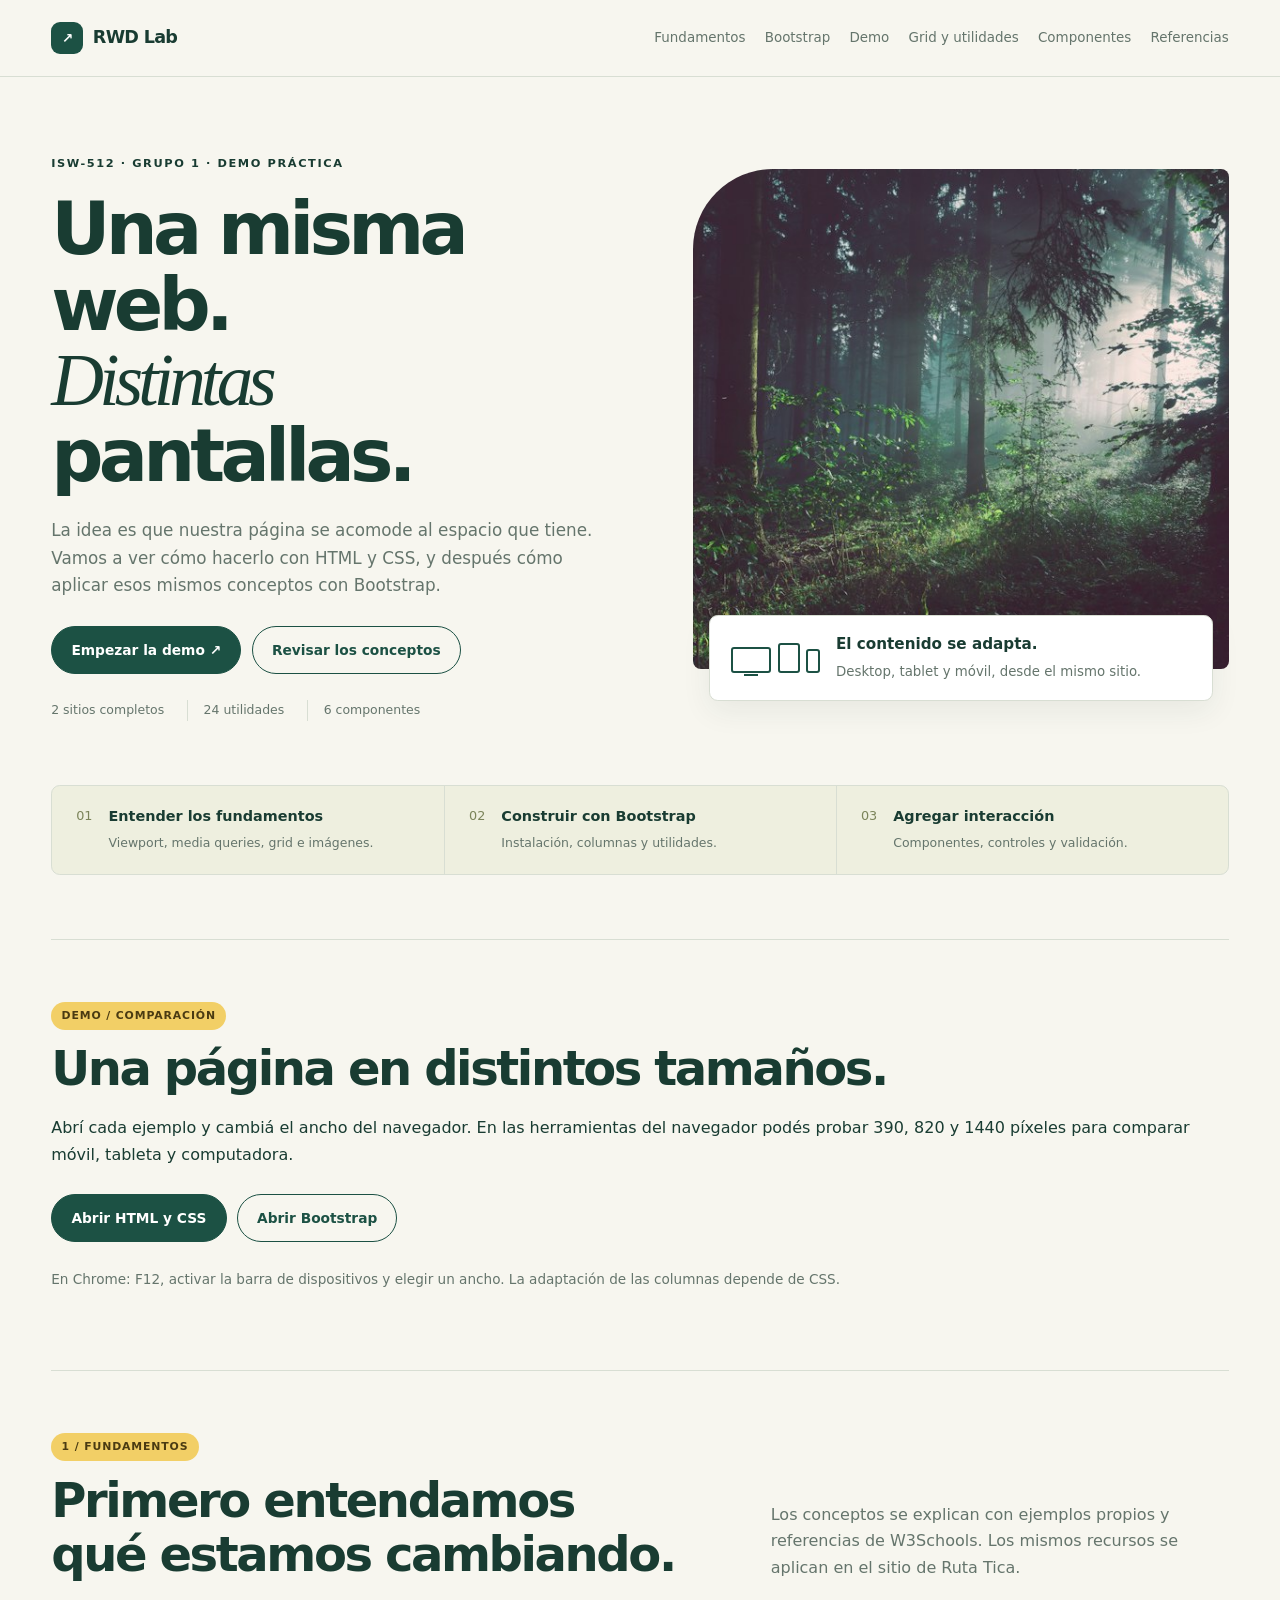
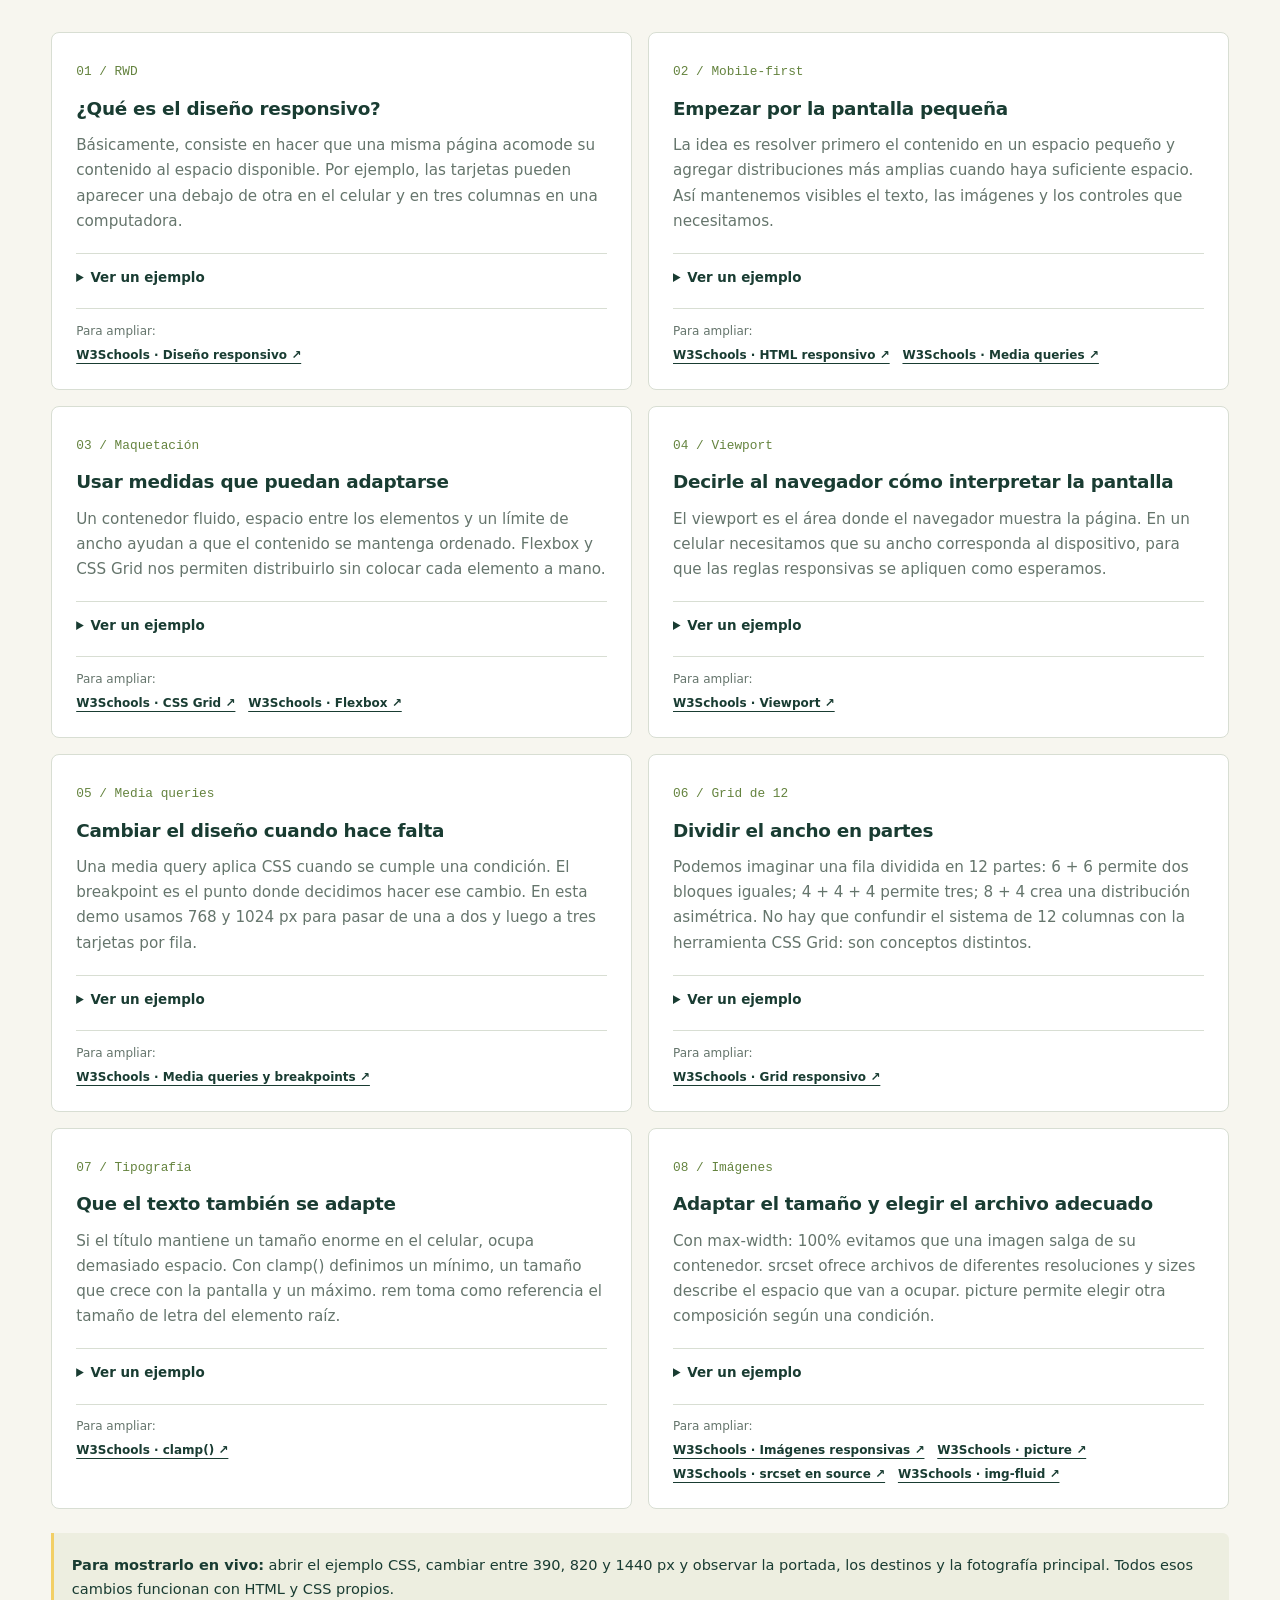
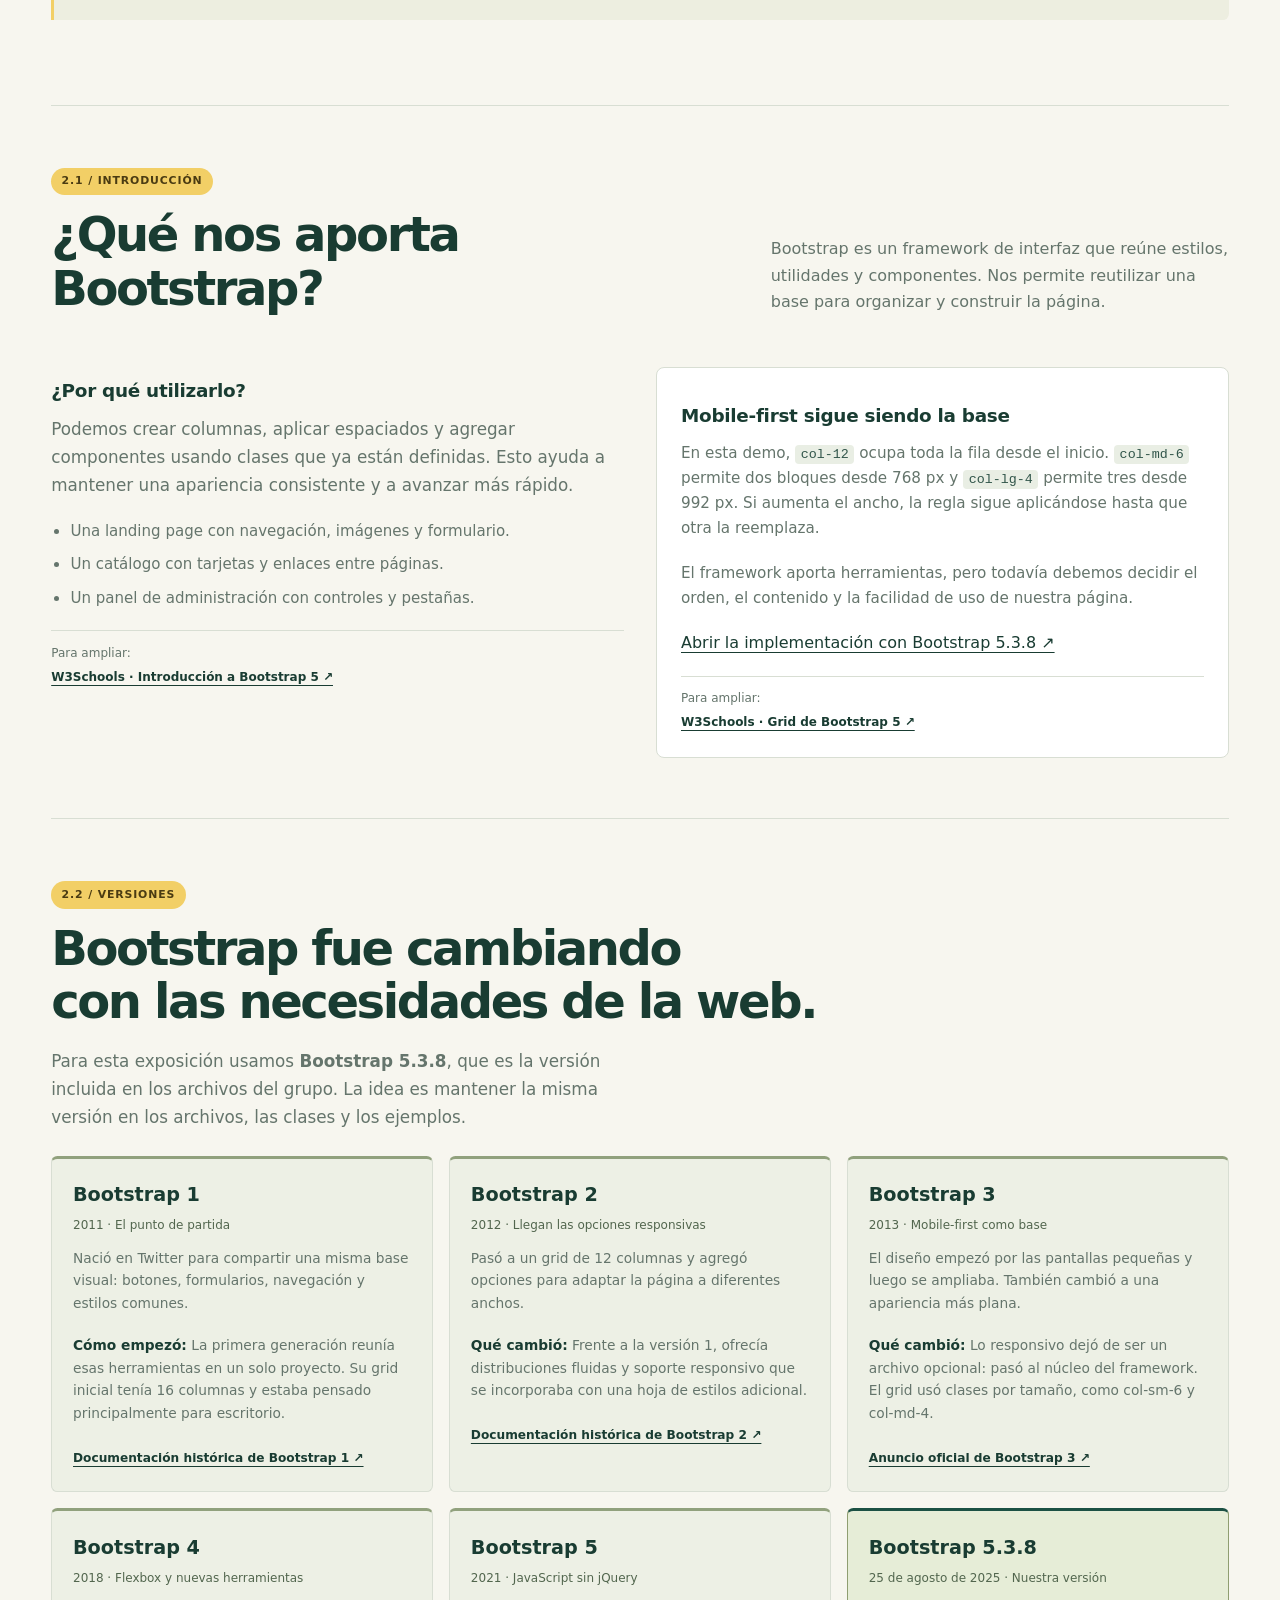
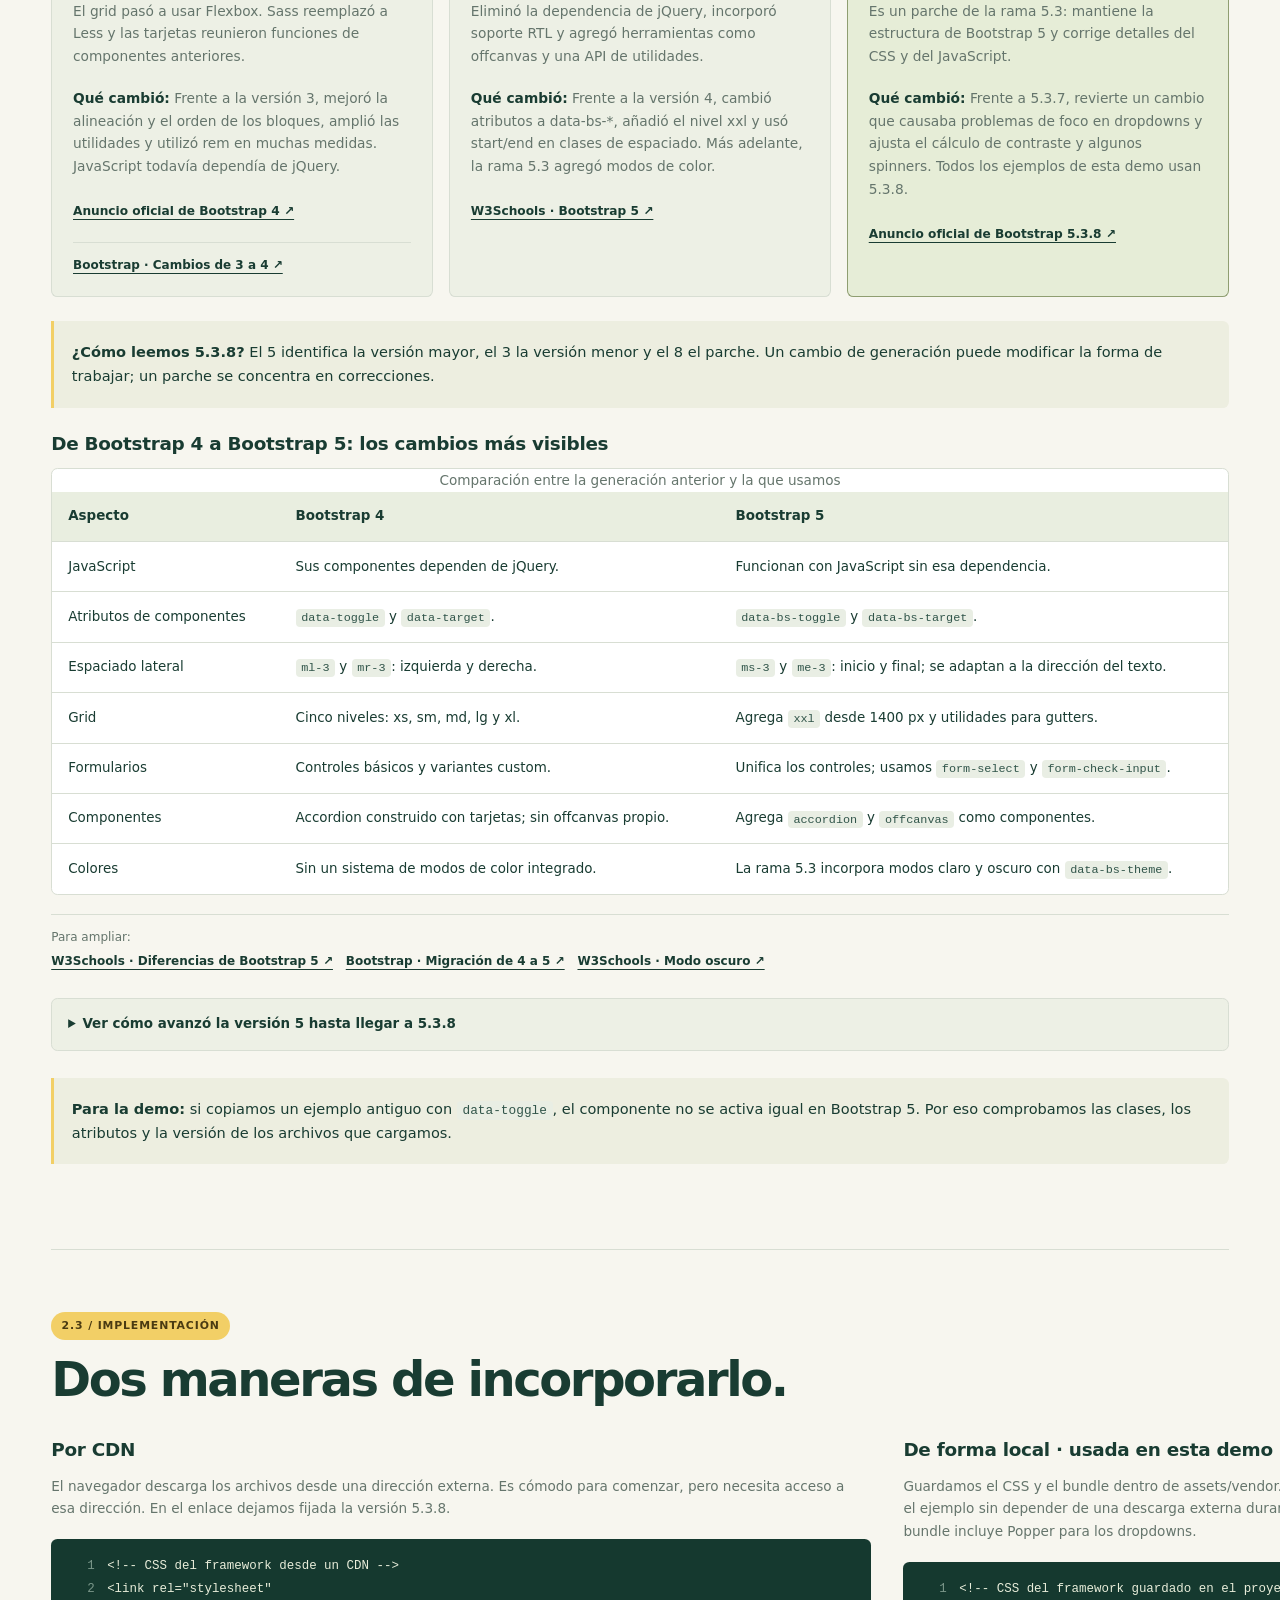
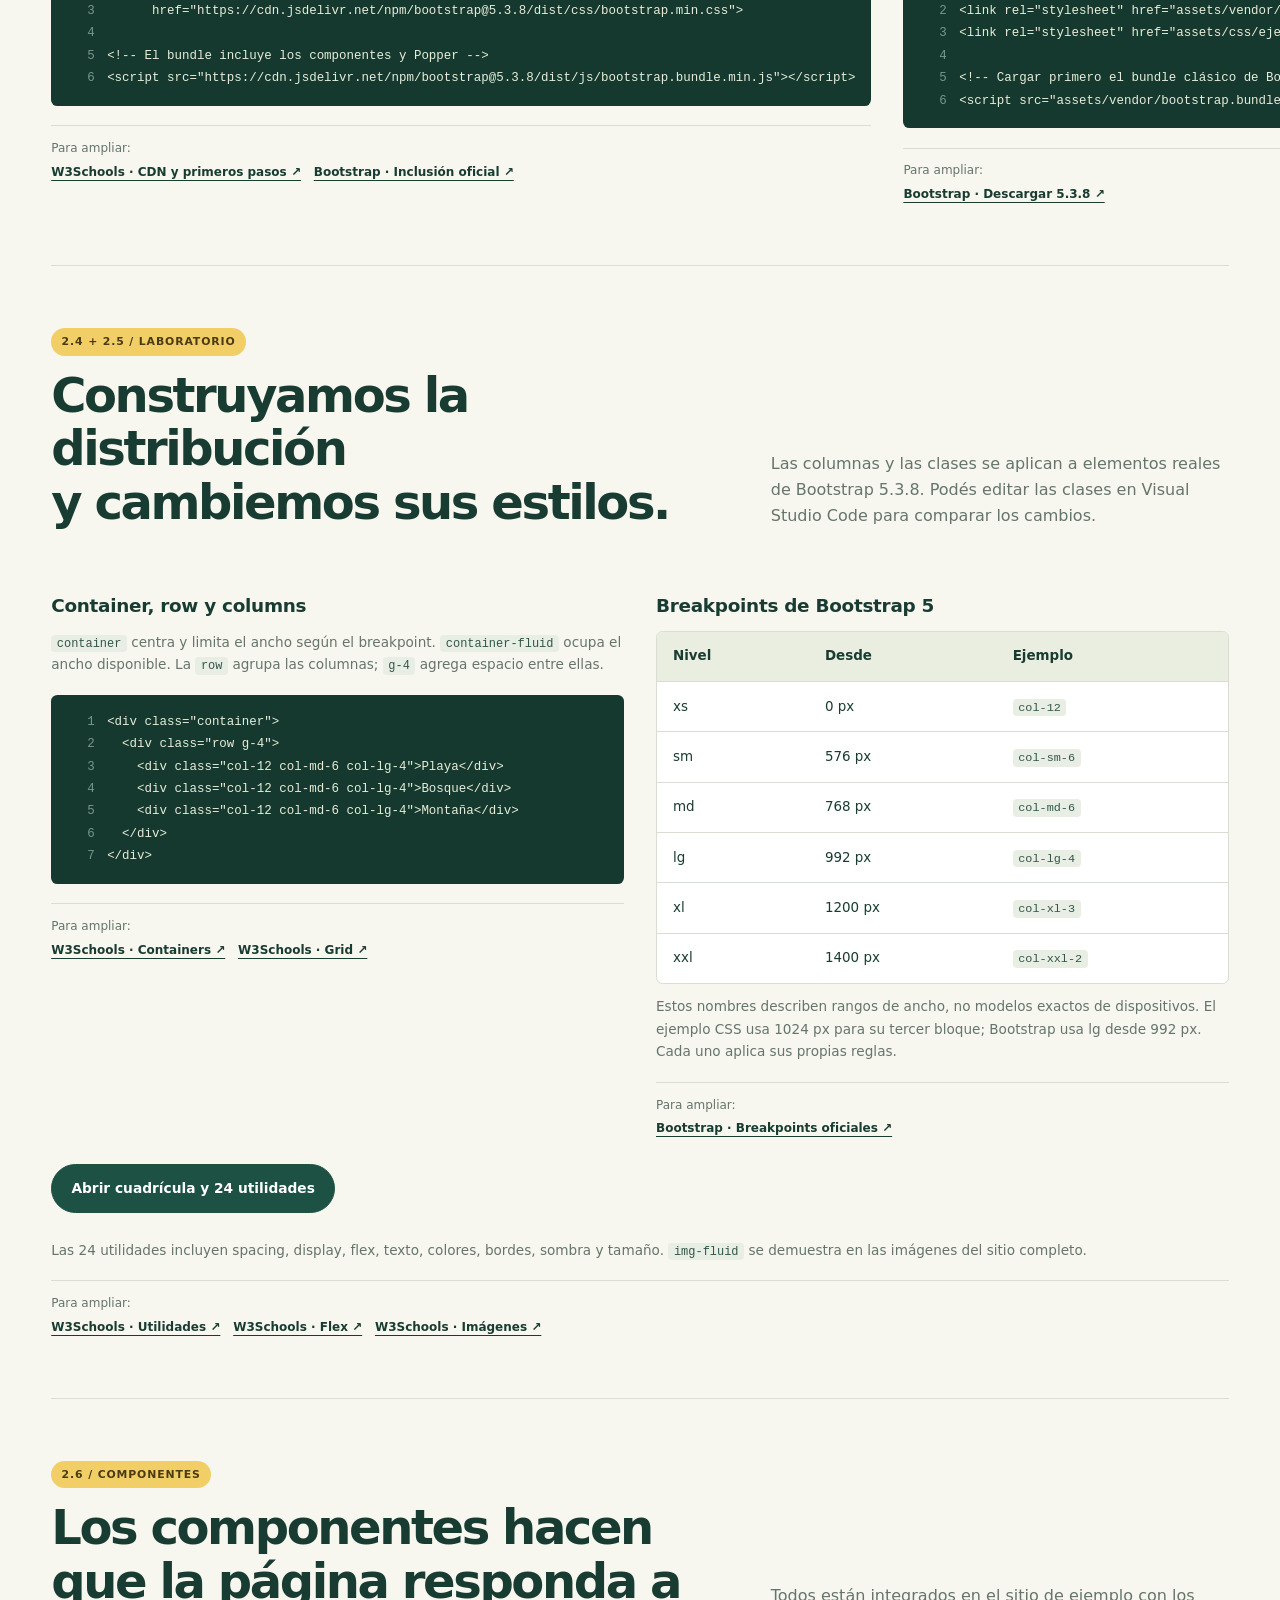
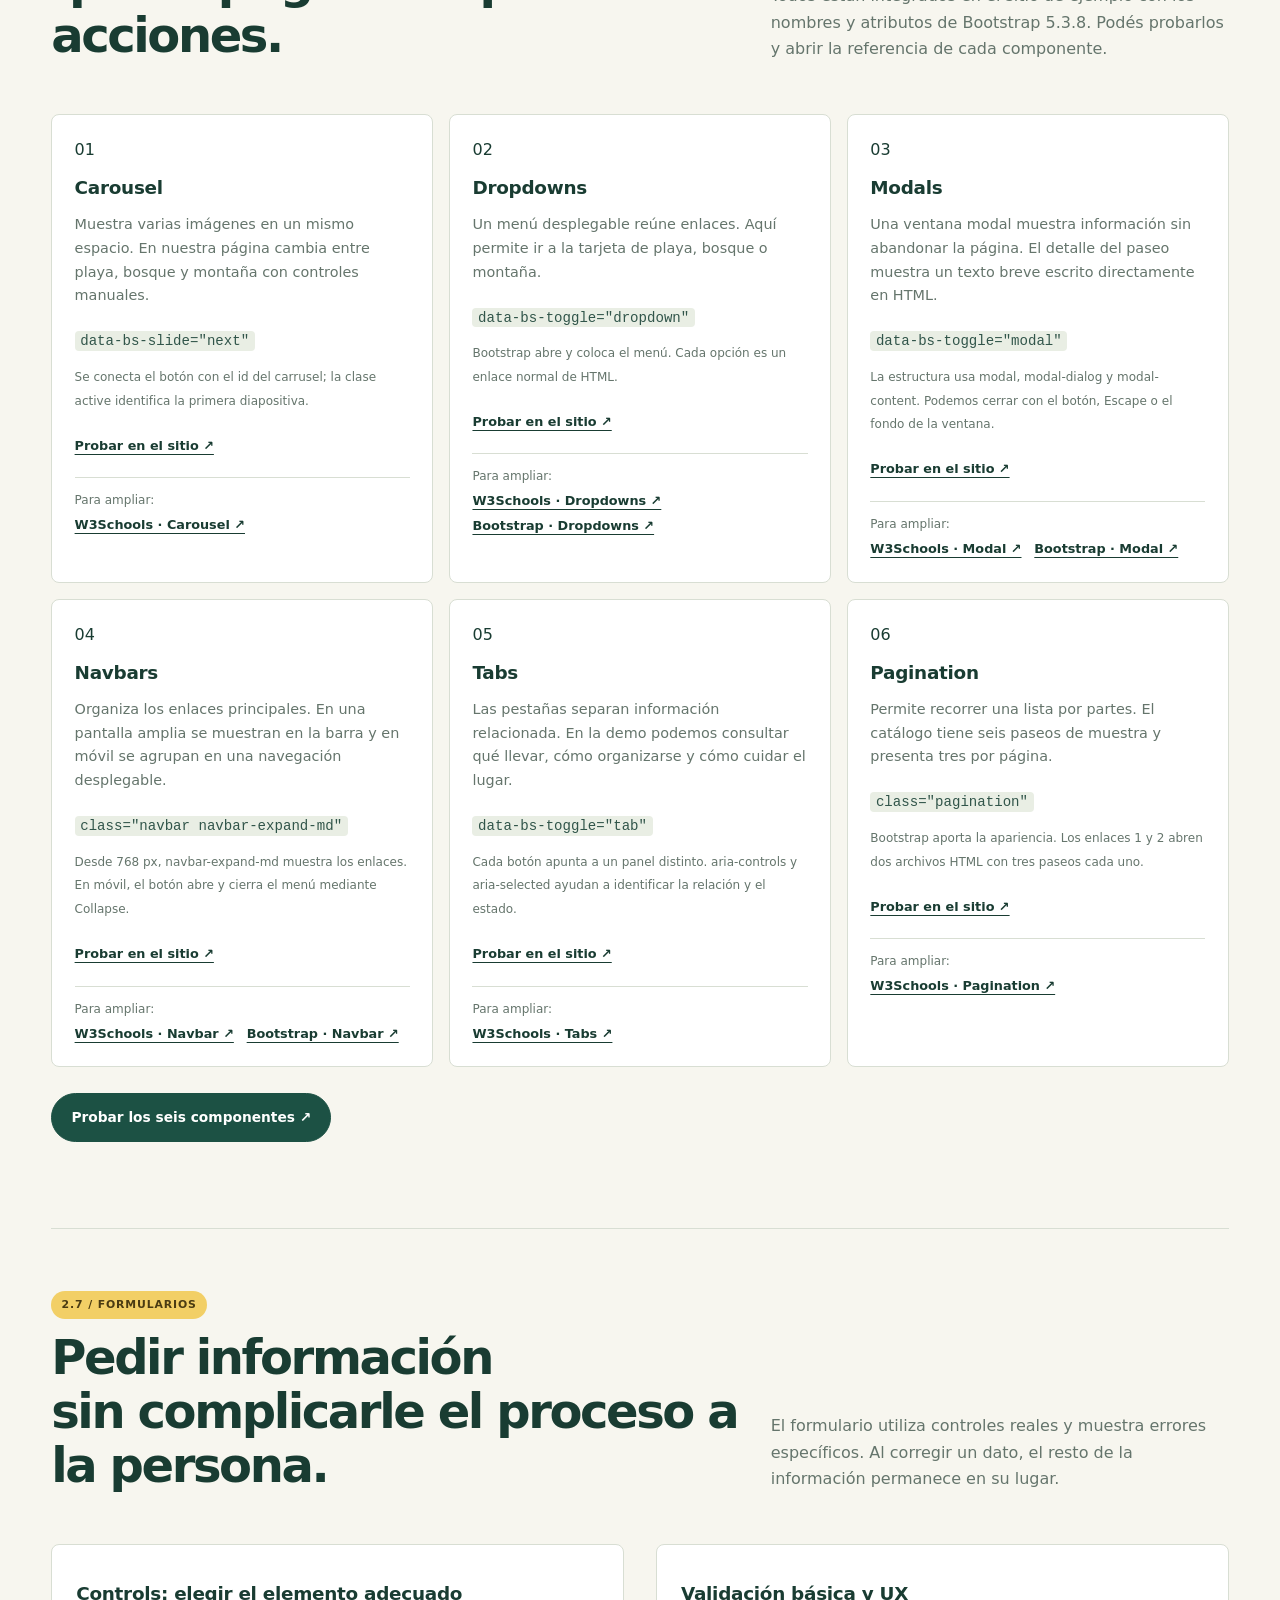
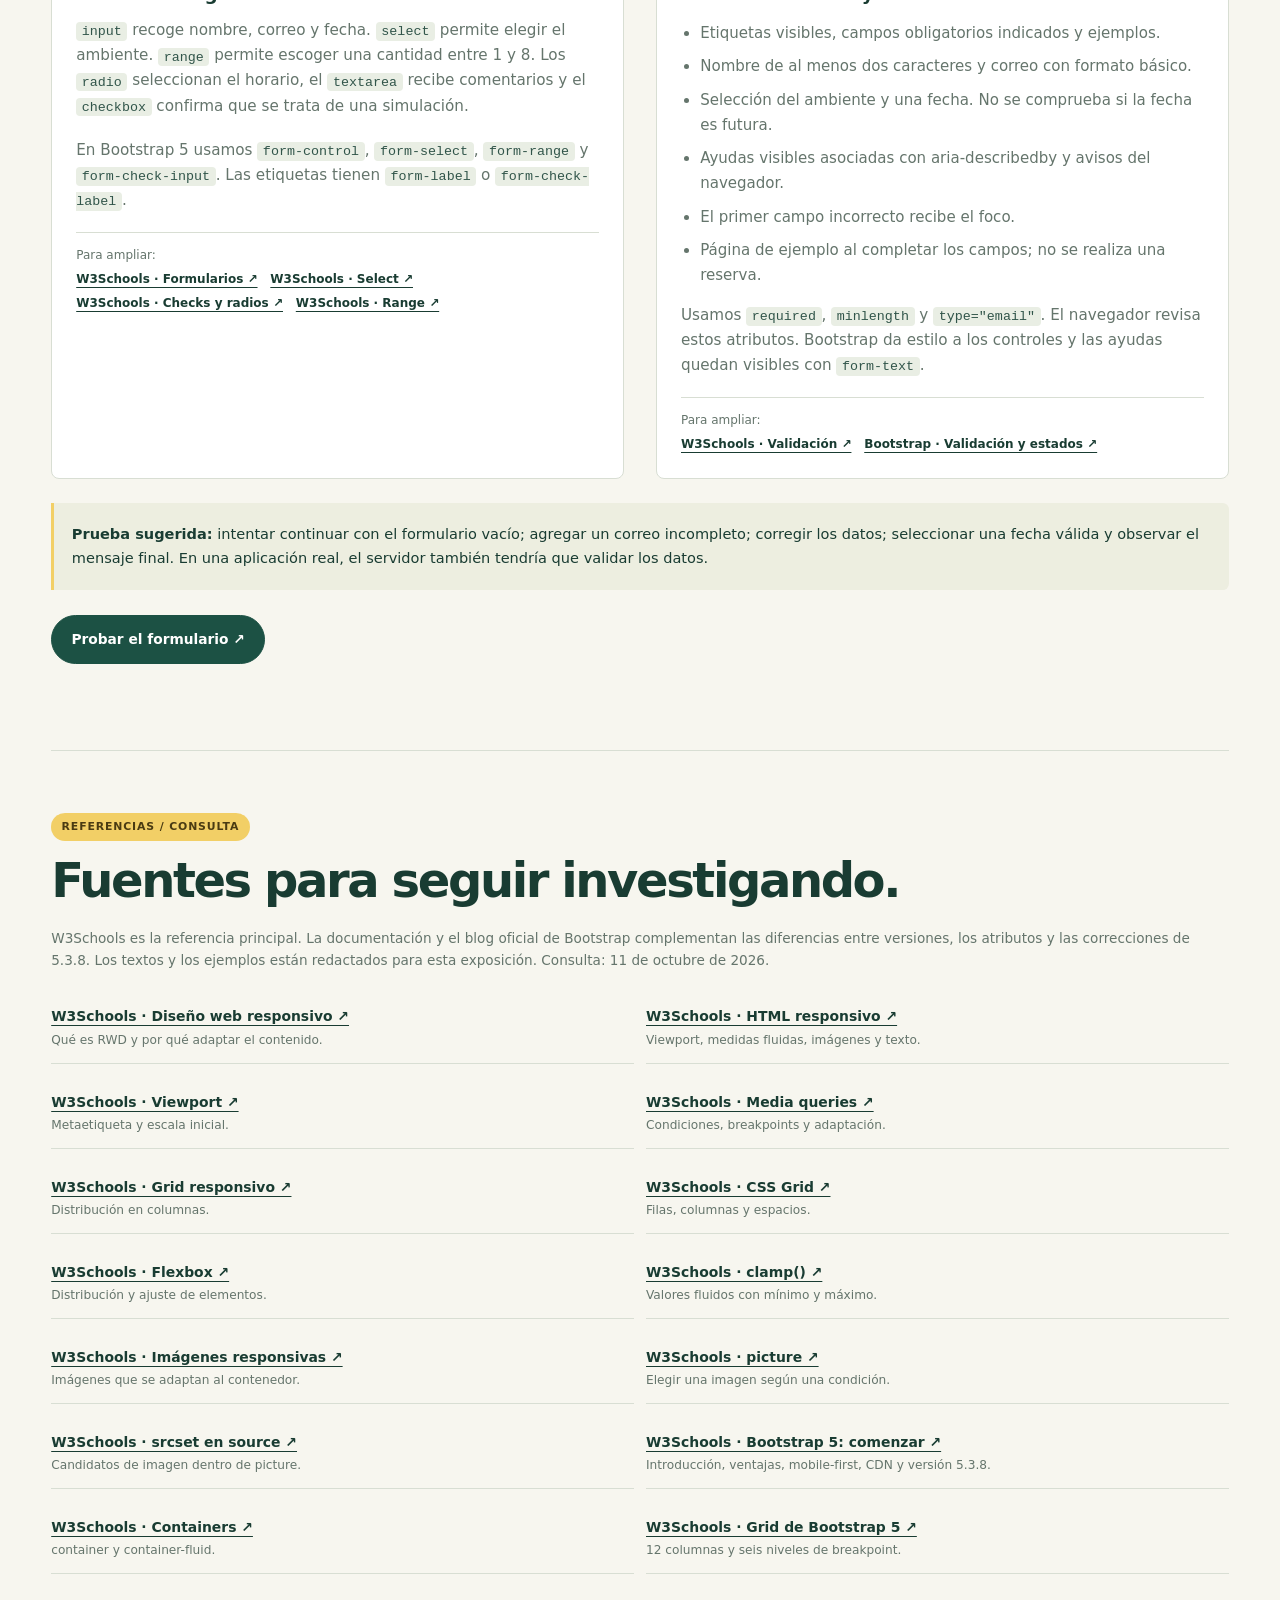
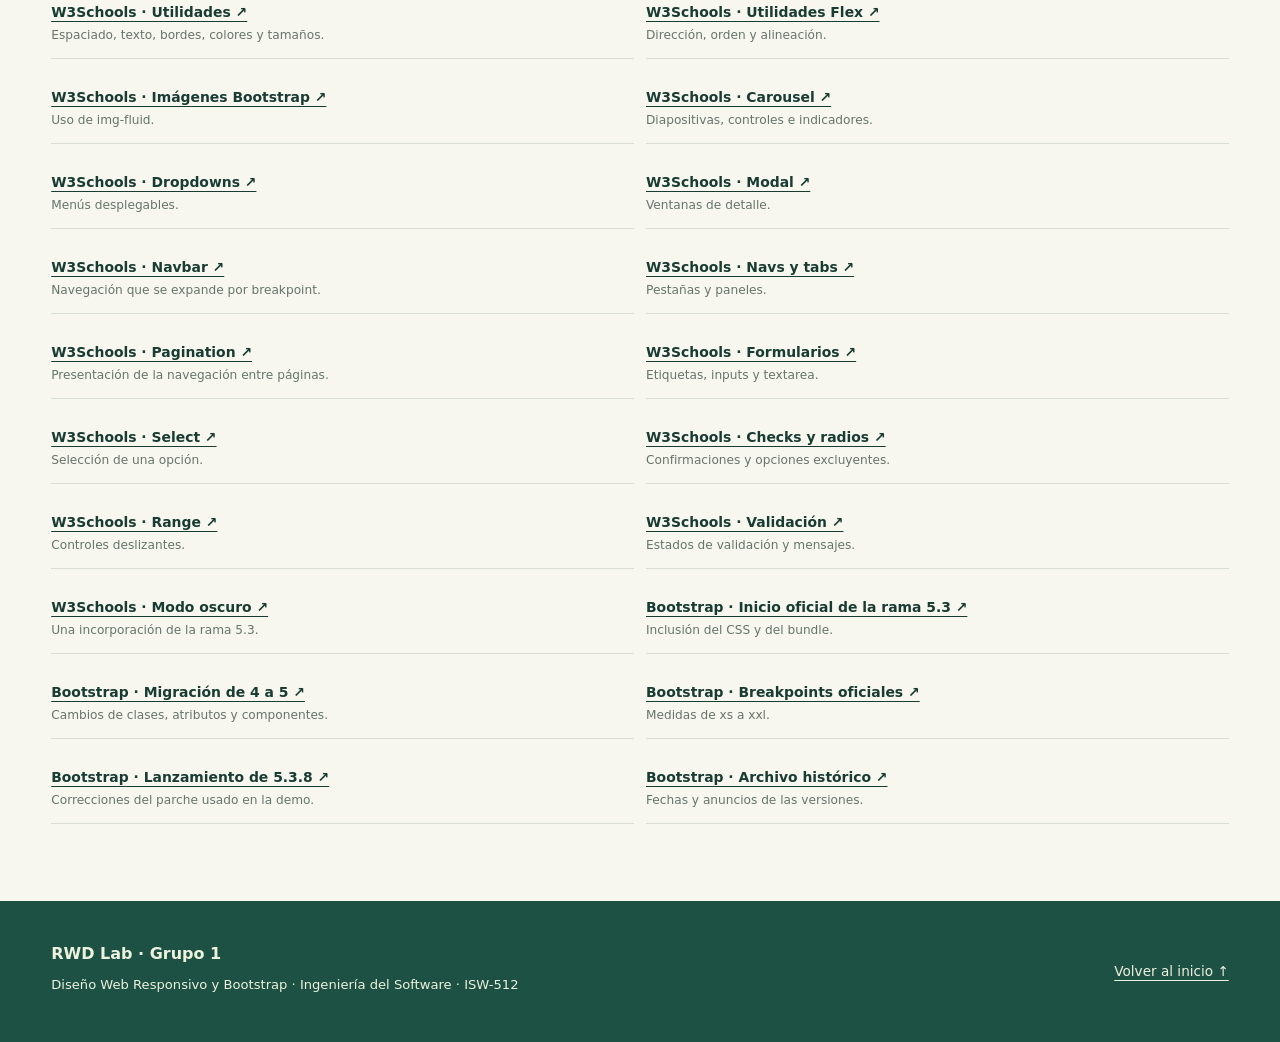
==== index.html @ 58e64b47 "Retirar estructura del proyecto e instrucciones de apertura de la pagina" ====
<!doctype html>
<html lang="es"><head><meta charset="UTF-8"><meta name="viewport" content="width=device-width,initial-scale=1"><meta name="description" content="Demo del grupo 1 de ISW-512: diseño web responsivo, Bootstrap 5.3.8, ejemplos funcionales y referencias de W3Schools."><title>RWD Lab · Diseño Web Responsivo y Bootstrap</title><link rel="stylesheet" href="assets/css/principal.css"></head><body>
<a class="salto" href="#contenido">Saltar al contenido</a>
<header class="cabecera"><nav class="nav contenedor" aria-label="Navegación del laboratorio"><a class="marca" href="#contenido"><span class="marca-icono">↗</span> RWD Lab</a><div class="nav-enlaces"><a href="#fundamentos">Fundamentos</a><a href="#bootstrap">Bootstrap</a><a href="#laboratorio">Demo</a><a href="#layout">Grid y utilidades</a><a href="#componentes">Componentes</a><a href="#referencias">Referencias</a></div></nav></header>
<main id="contenido" class="contenedor">
<section class="portada"><div><span class="etiqueta">ISW-512 · Grupo 1 · Demo práctica</span><h1>Una misma web.<br><em>Distintas</em><br>pantallas.</h1><p class="lead">La idea es que nuestra página se acomode al espacio que tiene. Vamos a ver cómo hacerlo con HTML y CSS, y después cómo aplicar esos mismos conceptos con Bootstrap.</p><div class="acciones"><a class="boton" href="#laboratorio">Empezar la demo ↗</a><a class="boton boton-claro" href="#fundamentos">Revisar los conceptos</a></div><div class="datos-portada"><span>2 sitios completos</span><span>24 utilidades</span><span>6 componentes</span></div></div><div class="portada-foto"><img src="assets/img/bosque-800.jpg" width="800" height="533" alt="Árboles de un bosque usados como fotografía de muestra"><div class="ficha-flotante"><div class="pantallas" aria-hidden="true"><i class="pantalla"></i><i class="pantalla tablet"></i><i class="pantalla movil"></i></div><div><strong>El contenido se adapta.</strong><small>Desktop, tablet y móvil, desde el mismo sitio.</small></div></div></div></section>
<nav class="ruta" aria-label="Ruta de la demostración"><a href="#fundamentos"><span>01</span><div><strong>Entender los fundamentos</strong><small>Viewport, media queries, grid e imágenes.</small></div></a><a href="#layout"><span>02</span><div><strong>Construir con Bootstrap</strong><small>Instalación, columnas y utilidades.</small></div></a><a href="#componentes"><span>03</span><div><strong>Agregar interacción</strong><small>Componentes, controles y validación.</small></div></a></nav>
<section class="seccion" id="laboratorio">
  <span class="numero">DEMO / COMPARACIÓN</span>
  <h2>Una página en distintos tamaños.</h2>
  <p>Abrí cada ejemplo y cambiá el ancho del navegador. En las herramientas del navegador podés probar 390, 820 y 1440 píxeles para comparar móvil, tableta y computadora.</p>
  <div class="acciones">
    <a class="boton" href="ejemplo-css.html" target="_blank" rel="noopener">Abrir HTML y CSS</a>
    <a class="boton boton-claro" href="ejemplo-bootstrap.html" target="_blank" rel="noopener">Abrir Bootstrap</a>
  </div>
  <p class="nota">En Chrome: F12, activar la barra de dispositivos y elegir un ancho. La adaptación de las columnas depende de CSS.</p>
</section>
<section class="seccion" id="fundamentos"><div class="titulo-seccion"><div><span class="numero">1 / FUNDAMENTOS</span><h2>Primero entendamos<br>qué estamos cambiando.</h2></div><p>Los conceptos se explican con ejemplos propios y referencias de W3Schools. Los mismos recursos se aplican en el sitio de Ruta Tica.</p></div><div class="conceptos"><article class="concepto"><span class="codigo-mini">01 / RWD</span><h3>¿Qué es el diseño responsivo?</h3><p>Básicamente, consiste en hacer que una misma página acomode su contenido al espacio disponible. Por ejemplo, las tarjetas pueden aparecer una debajo de otra en el celular y en tres columnas en una computadora.</p><details><summary>Ver un ejemplo</summary><pre><code><span class="linea">.destinos {</span><span class="linea">  display: grid;</span><span class="linea">  grid-template-columns: repeat(12, minmax(0, 1fr));</span><span class="linea">}</span><span class="linea">.destino { grid-column: span 12; }</span></code></pre><p>Esta es la base para móvil: cada tarjeta ocupa las 12 columnas. Más adelante, las media queries cambian cuánto ocupa. En el ejemplo podemos verlo funcionando, no solamente en una imagen.</p></details><div class="referencia-tema"><span>Para ampliar:</span> <a href="https://www.w3schools.com/css/css_rwd_intro.asp" target="_blank" rel="noopener">W3Schools · Diseño responsivo ↗</a></div></article><article class="concepto"><span class="codigo-mini">02 / Mobile-first</span><h3>Empezar por la pantalla pequeña</h3><p>La idea es resolver primero el contenido en un espacio pequeño y agregar distribuciones más amplias cuando haya suficiente espacio. Así mantenemos visibles el texto, las imágenes y los controles que necesitamos.</p><details><summary>Ver un ejemplo</summary><pre><code><span class="linea">.portada { grid-template-columns: 1fr; }</span><span class="linea"></span><span class="linea">@media (min-width: 768px) {</span><span class="linea">  .portada { grid-template-columns: 1fr 1fr; }</span><span class="linea">}</span></code></pre><p>La regla inicial crea una columna. Desde 768 px se agregan dos. En lugar de identificar el modelo del celular, trabajamos con el ancho que tiene la página.</p></details><div class="referencia-tema"><span>Para ampliar:</span> <a href="https://www.w3schools.com/html/html_responsive.asp" target="_blank" rel="noopener">W3Schools · HTML responsivo ↗</a><a href="https://www.w3schools.com/css/css_rwd_mediaqueries.asp" target="_blank" rel="noopener">W3Schools · Media queries ↗</a></div></article><article class="concepto"><span class="codigo-mini">03 / Maquetación</span><h3>Usar medidas que puedan adaptarse</h3><p>Un contenedor fluido, espacio entre los elementos y un límite de ancho ayudan a que el contenido se mantenga ordenado. Flexbox y CSS Grid nos permiten distribuirlo sin colocar cada elemento a mano.</p><details><summary>Ver un ejemplo</summary><pre><code><span class="linea">* { box-sizing: border-box; }</span><span class="linea">.contenedor {</span><span class="linea">  width: min(1120px, 92%);</span><span class="linea">  margin-inline: auto;</span><span class="linea">}</span><span class="linea">.navegacion { display: flex; flex-wrap: wrap; }</span></code></pre><p>El 92% deja espacio a los lados; 1120 px limita el ancho en pantallas grandes. border-box incluye padding y borde dentro del tamaño. flex-wrap permite que los enlaces pasen a otra línea.</p></details><div class="referencia-tema"><span>Para ampliar:</span> <a href="https://www.w3schools.com/css/css_grid.asp" target="_blank" rel="noopener">W3Schools · CSS Grid ↗</a><a href="https://www.w3schools.com/css/css3_flexbox.asp" target="_blank" rel="noopener">W3Schools · Flexbox ↗</a></div></article><article class="concepto"><span class="codigo-mini">04 / Viewport</span><h3>Decirle al navegador cómo interpretar la pantalla</h3><p>El viewport es el área donde el navegador muestra la página. En un celular necesitamos que su ancho corresponda al dispositivo, para que las reglas responsivas se apliquen como esperamos.</p><details><summary>Ver un ejemplo</summary><pre><code><span class="linea">&lt;meta name=&quot;viewport&quot;</span><span class="linea">      content=&quot;width=device-width, initial-scale=1&quot;&gt;</span></code></pre><p>width=device-width ajusta el viewport al ancho del dispositivo. initial-scale=1 establece la escala inicial. Lo colocamos dentro de head y dejamos que la persona pueda utilizar el zoom.</p></details><div class="referencia-tema"><span>Para ampliar:</span> <a href="https://www.w3schools.com/css/css_rwd_viewport.asp" target="_blank" rel="noopener">W3Schools · Viewport ↗</a></div></article><article class="concepto"><span class="codigo-mini">05 / Media queries</span><h3>Cambiar el diseño cuando hace falta</h3><p>Una media query aplica CSS cuando se cumple una condición. El breakpoint es el punto donde decidimos hacer ese cambio. En esta demo usamos 768 y 1024 px para pasar de una a dos y luego a tres tarjetas por fila.</p><details><summary>Ver un ejemplo</summary><pre><code><span class="linea">@media (min-width: 768px) {</span><span class="linea">  .destino { grid-column: span 6; }</span><span class="linea">}</span><span class="linea">@media (min-width: 1024px) {</span><span class="linea">  .destino { grid-column: span 4; }</span><span class="linea">}</span></code></pre><p>Las dos condiciones pueden cumplirse al mismo tiempo. En pantallas de 1024 px o más, la regla posterior de span 4 reemplaza span 6. Los breakpoints se eligen según lo que necesita el contenido.</p></details><div class="referencia-tema"><span>Para ampliar:</span> <a href="https://www.w3schools.com/css/css_rwd_mediaqueries.asp" target="_blank" rel="noopener">W3Schools · Media queries y breakpoints ↗</a></div></article><article class="concepto"><span class="codigo-mini">06 / Grid de 12</span><h3>Dividir el ancho en partes</h3><p>Podemos imaginar una fila dividida en 12 partes: 6 + 6 permite dos bloques iguales; 4 + 4 + 4 permite tres; 8 + 4 crea una distribución asimétrica. No hay que confundir el sistema de 12 columnas con la herramienta CSS Grid: son conceptos distintos.</p><details><summary>Ver un ejemplo</summary><pre><code><span class="linea">.destinos {</span><span class="linea">  display: grid;</span><span class="linea">  grid-template-columns: repeat(12, minmax(0, 1fr));</span><span class="linea">  gap: 1.5rem;</span><span class="linea">}</span><span class="linea">.destino { grid-column: span 4; }</span></code></pre><p>En el ejemplo CSS construimos ese sistema con CSS Grid. Bootstrap implementa su grid tradicional con Flexbox. En ambos casos, la distribución se puede expresar como partes de una fila.</p></details><div class="referencia-tema"><span>Para ampliar:</span> <a href="https://www.w3schools.com/css/css_rwd_grid.asp" target="_blank" rel="noopener">W3Schools · Grid responsivo ↗</a></div></article><article class="concepto"><span class="codigo-mini">07 / Tipografía</span><h3>Que el texto también se adapte</h3><p>Si el título mantiene un tamaño enorme en el celular, ocupa demasiado espacio. Con clamp() definimos un mínimo, un tamaño que crece con la pantalla y un máximo. rem toma como referencia el tamaño de letra del elemento raíz.</p><details><summary>Ver un ejemplo</summary><pre><code><span class="linea">h1 {</span><span class="linea">  font-size: clamp(2.4rem, 1.2rem + 5vw, 5rem);</span><span class="linea">  line-height: 1.04;</span><span class="linea">}</span><span class="linea">p { max-width: 65ch; }</span></code></pre><p>El título cambia de manera gradual, incluso entre los breakpoints. El máximo en ch ayuda a que un párrafo no forme líneas demasiado largas.</p></details><div class="referencia-tema"><span>Para ampliar:</span> <a href="https://www.w3schools.com/cssref/func_clamp.php" target="_blank" rel="noopener">W3Schools · clamp() ↗</a></div></article><article class="concepto"><span class="codigo-mini">08 / Imágenes</span><h3>Adaptar el tamaño y elegir el archivo adecuado</h3><p>Con max-width: 100% evitamos que una imagen salga de su contenedor. srcset ofrece archivos de diferentes resoluciones y sizes describe el espacio que van a ocupar. picture permite elegir otra composición según una condición.</p><details><summary>Ver un ejemplo</summary><pre><code><span class="linea">&lt;picture&gt;</span><span class="linea">  &lt;source media=&quot;(max-width: 767px)&quot;</span><span class="linea">          srcset=&quot;assets/img/bosque-800.jpg&quot;&gt;</span><span class="linea">  &lt;img src=&quot;assets/img/playa-1400.jpg&quot;</span><span class="linea">       srcset=&quot;assets/img/playa-400.jpg 400w,</span><span class="linea">               assets/img/playa-800.jpg 800w,</span><span class="linea">               assets/img/playa-1400.jpg 1400w&quot;</span><span class="linea">       sizes=&quot;(min-width: 768px) 44vw, 92vw&quot;</span><span class="linea">       alt=&quot;Olas del mar vistas desde una costa&quot;&gt;</span><span class="linea">&lt;/picture&gt;</span></code></pre><p>En móvil, picture prioriza el bosque; en una pantalla más ancha, aparece la costa. Con srcset el navegador elige el archivo considerando el espacio y la densidad de píxeles. Bootstrap aporta img-fluid para adaptar la imagen al contenedor.</p></details><div class="referencia-tema"><span>Para ampliar:</span> <a href="https://www.w3schools.com/css/css_rwd_images.asp" target="_blank" rel="noopener">W3Schools · Imágenes responsivas ↗</a><a href="https://www.w3schools.com/tags/tag_picture.asp" target="_blank" rel="noopener">W3Schools · picture ↗</a><a href="https://www.w3schools.com/tags/att_source_srcset.asp" target="_blank" rel="noopener">W3Schools · srcset en source ↗</a><a href="https://www.w3schools.com/bootstrap5/bootstrap_images.php" target="_blank" rel="noopener">W3Schools · img-fluid ↗</a></div></article></div><div class="apunte"><p><strong>Para mostrarlo en vivo:</strong> abrir el ejemplo CSS, cambiar entre 390, 820 y 1440 px y observar la portada, los destinos y la fotografía principal. Todos esos cambios funcionan con HTML y CSS propios.</p></div></section>
<section class="seccion" id="bootstrap"><div class="titulo-seccion"><div><span class="numero">2.1 / INTRODUCCIÓN</span><h2>¿Qué nos aporta<br>Bootstrap?</h2></div><p>Bootstrap es un framework de interfaz que reúne estilos, utilidades y componentes. Nos permite reutilizar una base para organizar y construir la página.</p></div><div class="split"><div><h3>¿Por qué utilizarlo?</h3><p class="lead">Podemos crear columnas, aplicar espaciados y agregar componentes usando clases que ya están definidas. Esto ayuda a mantener una apariencia consistente y a avanzar más rápido.</p><ul class="lista"><li>Una landing page con navegación, imágenes y formulario.</li><li>Un catálogo con tarjetas y enlaces entre páginas.</li><li>Un panel de administración con controles y pestañas.</li></ul><div class="referencia-tema"><span>Para ampliar:</span> <a href="https://www.w3schools.com/bootstrap5/bootstrap_get_started.php" target="_blank" rel="noopener">W3Schools · Introducción a Bootstrap 5 ↗</a></div></div><div class="concepto"><h3>Mobile-first sigue siendo la base</h3><p>En esta demo, <code>col-12</code> ocupa toda la fila desde el inicio. <code>col-md-6</code> permite dos bloques desde 768 px y <code>col-lg-4</code> permite tres desde 992 px. Si aumenta el ancho, la regla sigue aplicándose hasta que otra la reemplaza.</p><p>El framework aporta herramientas, pero todavía debemos decidir el orden, el contenido y la facilidad de uso de nuestra página.</p><a href="ejemplo-bootstrap.html" target="_blank" rel="noopener">Abrir la implementación con Bootstrap 5.3.8 ↗</a><div class="referencia-tema"><span>Para ampliar:</span> <a href="https://www.w3schools.com/bootstrap5/bootstrap_grid_system.php" target="_blank" rel="noopener">W3Schools · Grid de Bootstrap 5 ↗</a></div></div></div></section>
<section class="seccion" id="versiones"><span class="numero">2.2 / VERSIONES</span><h2>Bootstrap fue cambiando<br>con las necesidades de la web.</h2><p class="lead">Para esta exposición usamos <strong>Bootstrap 5.3.8</strong>, que es la versión incluida en los archivos del grupo. La idea es mantener la misma versión en los archivos, las clases y los ejemplos.</p><div class="versiones"><article class="version"><strong>Bootstrap 1</strong><span class="version-fecha">2011 · El punto de partida</span><p>Nació en Twitter para compartir una misma base visual: botones, formularios, navegación y estilos comunes.</p><p><b>Cómo empezó:</b> La primera generación reunía esas herramientas en un solo proyecto. Su grid inicial tenía 16 columnas y estaba pensado principalmente para escritorio.</p><a href="https://getbootstrap.com/1.4.0/" target="_blank" rel="noopener">Documentación histórica de Bootstrap 1 ↗</a></article><article class="version"><strong>Bootstrap 2</strong><span class="version-fecha">2012 · Llegan las opciones responsivas</span><p>Pasó a un grid de 12 columnas y agregó opciones para adaptar la página a diferentes anchos.</p><p><b>Qué cambió:</b> Frente a la versión 1, ofrecía distribuciones fluidas y soporte responsivo que se incorporaba con una hoja de estilos adicional.</p><a href="https://getbootstrap.com/2.3.2/scaffolding.html" target="_blank" rel="noopener">Documentación histórica de Bootstrap 2 ↗</a></article><article class="version"><strong>Bootstrap 3</strong><span class="version-fecha">2013 · Mobile-first como base</span><p>El diseño empezó por las pantallas pequeñas y luego se ampliaba. También cambió a una apariencia más plana.</p><p><b>Qué cambió:</b> Lo responsivo dejó de ser un archivo opcional: pasó al núcleo del framework. El grid usó clases por tamaño, como col-sm-6 y col-md-4.</p><a href="https://blog.getbootstrap.com/2013/08/19/bootstrap-3-released/" target="_blank" rel="noopener">Anuncio oficial de Bootstrap 3 ↗</a></article><article class="version"><strong>Bootstrap 4</strong><span class="version-fecha">2018 · Flexbox y nuevas herramientas</span><p>El grid pasó a usar Flexbox. Sass reemplazó a Less y las tarjetas reunieron funciones de componentes anteriores.</p><p><b>Qué cambió:</b> Frente a la versión 3, mejoró la alineación y el orden de los bloques, amplió las utilidades y utilizó rem en muchas medidas. JavaScript todavía dependía de jQuery.</p><a href="https://blog.getbootstrap.com/2018/01/18/bootstrap-4/" target="_blank" rel="noopener">Anuncio oficial de Bootstrap 4 ↗</a><div class="referencia-tema"><a href="https://getbootstrap.com/docs/4.6/migration/" target="_blank" rel="noopener">Bootstrap · Cambios de 3 a 4 ↗</a></div></article><article class="version"><strong>Bootstrap 5</strong><span class="version-fecha">2021 · JavaScript sin jQuery</span><p>Eliminó la dependencia de jQuery, incorporó soporte RTL y agregó herramientas como offcanvas y una API de utilidades.</p><p><b>Qué cambió:</b> Frente a la versión 4, cambió atributos a data-bs-*, añadió el nivel xxl y usó start/end en clases de espaciado. Más adelante, la rama 5.3 agregó modos de color.</p><a href="https://www.w3schools.com/bootstrap5/bootstrap_get_started.php" target="_blank" rel="noopener">W3Schools · Bootstrap 5 ↗</a></article><article class="version version-elegida"><strong>Bootstrap 5.3.8</strong><span class="version-fecha">25 de agosto de 2025 · Nuestra versión</span><p>Es un parche de la rama 5.3: mantiene la estructura de Bootstrap 5 y corrige detalles del CSS y del JavaScript.</p><p><b>Qué cambió:</b> Frente a 5.3.7, revierte un cambio que causaba problemas de foco en dropdowns y ajusta el cálculo de contraste y algunos spinners. Todos los ejemplos de esta demo usan 5.3.8.</p><a href="https://blog.getbootstrap.com/2025/08/25/bootstrap-5-3-8/" target="_blank" rel="noopener">Anuncio oficial de Bootstrap 5.3.8 ↗</a></article></div><div class="apunte"><p><strong>¿Cómo leemos 5.3.8?</strong> El 5 identifica la versión mayor, el 3 la versión menor y el 8 el parche. Un cambio de generación puede modificar la forma de trabajar; un parche se concentra en correcciones.</p></div>
<h3>De Bootstrap 4 a Bootstrap 5: los cambios más visibles</h3><div class="tabla-wrap"><table><caption class="nota">Comparación entre la generación anterior y la que usamos</caption><thead><tr><th>Aspecto</th><th>Bootstrap 4</th><th>Bootstrap 5</th></tr></thead><tbody><tr><td>JavaScript</td><td>Sus componentes dependen de jQuery.</td><td>Funcionan con JavaScript sin esa dependencia.</td></tr><tr><td>Atributos de componentes</td><td><code>data-toggle</code> y <code>data-target</code>.</td><td><code>data-bs-toggle</code> y <code>data-bs-target</code>.</td></tr><tr><td>Espaciado lateral</td><td><code>ml-3</code> y <code>mr-3</code>: izquierda y derecha.</td><td><code>ms-3</code> y <code>me-3</code>: inicio y final; se adaptan a la dirección del texto.</td></tr><tr><td>Grid</td><td>Cinco niveles: xs, sm, md, lg y xl.</td><td>Agrega <code>xxl</code> desde 1400 px y utilidades para gutters.</td></tr><tr><td>Formularios</td><td>Controles básicos y variantes custom.</td><td>Unifica los controles; usamos <code>form-select</code> y <code>form-check-input</code>.</td></tr><tr><td>Componentes</td><td>Accordion construido con tarjetas; sin offcanvas propio.</td><td>Agrega <code>accordion</code> y <code>offcanvas</code> como componentes.</td></tr><tr><td>Colores</td><td>Sin un sistema de modos de color integrado.</td><td>La rama 5.3 incorpora modos claro y oscuro con <code>data-bs-theme</code>.</td></tr></tbody></table></div><div class="referencia-tema"><span>Para ampliar:</span> <a href="https://www.w3schools.com/bootstrap5/bootstrap_get_started.php" target="_blank" rel="noopener">W3Schools · Diferencias de Bootstrap 5 ↗</a><a href="https://getbootstrap.com/docs/5.3/migration/" target="_blank" rel="noopener">Bootstrap · Migración de 4 a 5 ↗</a><a href="https://www.w3schools.com/bootstrap5/bootstrap_dark_mode.php" target="_blank" rel="noopener">W3Schools · Modo oscuro ↗</a></div>
<details class="version-detalle"><summary>Ver cómo avanzó la versión 5 hasta llegar a 5.3.8</summary><div class="tabla-wrap"><table><thead><tr><th>Rama</th><th>Cambio principal</th><th>Fuente oficial</th></tr></thead><tbody><tr><td>5.0 · 2021</td><td>Base sin jQuery, RTL, nuevo accordion y offcanvas.</td><td><a href="https://blog.getbootstrap.com/2021/05/05/bootstrap-5/" target="_blank" rel="noopener">Bootstrap 5.0 ↗</a></td></tr><tr><td>5.1 · 2021</td><td>Agrega stacks para organizar elementos y nuevas utilidades.</td><td><a href="https://blog.getbootstrap.com/2021/08/04/bootstrap-5-1-0/" target="_blank" rel="noopener">Bootstrap 5.1 ↗</a></td></tr><tr><td>5.2 · 2022</td><td>Amplía las variables CSS en componentes y la personalización; incorpora offcanvas responsivo.</td><td><a href="https://blog.getbootstrap.com/2022/07/19/bootstrap-5-2-0/" target="_blank" rel="noopener">Bootstrap 5.2 ↗</a></td></tr><tr><td>5.3 · 2023</td><td>Introduce modos de color y amplía las variables y utilidades de color.</td><td><a href="https://blog.getbootstrap.com/2023/05/30/bootstrap-5-3-0/" target="_blank" rel="noopener">Bootstrap 5.3 ↗</a></td></tr><tr><td>5.3.8 · 2025</td><td>Corrige detalles del foco en dropdowns, contraste del CSS y spinners; actualiza la documentación.</td><td><a href="https://blog.getbootstrap.com/2025/08/25/bootstrap-5-3-8/" target="_blank" rel="noopener">Bootstrap 5.3.8 ↗</a></td></tr></tbody></table></div></details><div class="apunte"><p><strong>Para la demo:</strong> si copiamos un ejemplo antiguo con <code>data-toggle</code>, el componente no se activa igual en Bootstrap 5. Por eso comprobamos las clases, los atributos y la versión de los archivos que cargamos.</p></div></section>
<section class="seccion" id="implementacion"><span class="numero">2.3 / IMPLEMENTACIÓN</span><h2>Dos maneras de incorporarlo.</h2><div class="split"><article><h3>Por CDN</h3><p class="nota">El navegador descarga los archivos desde una dirección externa. Es cómodo para comenzar, pero necesita acceso a esa dirección. En el enlace dejamos fijada la versión 5.3.8.</p><pre><code><span class="linea">&lt;!-- CSS del framework desde un CDN --&gt;</span><span class="linea">&lt;link rel=&quot;stylesheet&quot;</span><span class="linea">      href=&quot;https://cdn.jsdelivr.net/npm/bootstrap@5.3.8/dist/css/bootstrap.min.css&quot;&gt;</span><span class="linea"></span><span class="linea">&lt;!-- El bundle incluye los componentes y Popper --&gt;</span><span class="linea">&lt;script src=&quot;https://cdn.jsdelivr.net/npm/bootstrap@5.3.8/dist/js/bootstrap.bundle.min.js&quot;&gt;&lt;/script&gt;</span></code></pre><div class="referencia-tema"><span>Para ampliar:</span> <a href="https://www.w3schools.com/bootstrap5/bootstrap_get_started.php" target="_blank" rel="noopener">W3Schools · CDN y primeros pasos ↗</a><a href="https://getbootstrap.com/docs/5.3/getting-started/introduction/" target="_blank" rel="noopener">Bootstrap · Inclusión oficial ↗</a></div></article><article><h3>De forma local · usada en esta demo</h3><p class="nota">Guardamos el CSS y el bundle dentro de assets/vendor. Así podemos mostrar el ejemplo sin depender de una descarga externa durante la exposición. El bundle incluye Popper para los dropdowns.</p><pre><code><span class="linea">&lt;!-- CSS del framework guardado en el proyecto --&gt;</span><span class="linea">&lt;link rel=&quot;stylesheet&quot; href=&quot;assets/vendor/bootstrap.min.css&quot;&gt;</span><span class="linea">&lt;link rel=&quot;stylesheet&quot; href=&quot;assets/css/ejemplo-bootstrap.css&quot;&gt;</span><span class="linea"></span><span class="linea">&lt;!-- Cargar primero el bundle clásico de Bootstrap 5.3.8 --&gt;</span><span class="linea">&lt;script src=&quot;assets/vendor/bootstrap.bundle.min.js&quot;&gt;&lt;/script&gt;</span></code></pre><div class="referencia-tema"><span>Para ampliar:</span> <a href="https://getbootstrap.com/docs/5.3/getting-started/download/" target="_blank" rel="noopener">Bootstrap · Descargar 5.3.8 ↗</a></div></article></div></section>
<section class="seccion" id="layout"><div class="titulo-seccion"><div><span class="numero">2.4 + 2.5 / LABORATORIO</span><h2>Construyamos la distribución<br>y cambiemos sus estilos.</h2></div><p>Las columnas y las clases se aplican a elementos reales de Bootstrap 5.3.8. Podés editar las clases en Visual Studio Code para comparar los cambios.</p></div><div class="split"><div><h3>Container, row y columns</h3><p class="nota"><code>container</code> centra y limita el ancho según el breakpoint. <code>container-fluid</code> ocupa el ancho disponible. La <code>row</code> agrupa las columnas; <code>g-4</code> agrega espacio entre ellas.</p><pre><code><span class="linea">&lt;div class=&quot;container&quot;&gt;</span><span class="linea">  &lt;div class=&quot;row g-4&quot;&gt;</span><span class="linea">    &lt;div class=&quot;col-12 col-md-6 col-lg-4&quot;&gt;Playa&lt;/div&gt;</span><span class="linea">    &lt;div class=&quot;col-12 col-md-6 col-lg-4&quot;&gt;Bosque&lt;/div&gt;</span><span class="linea">    &lt;div class=&quot;col-12 col-md-6 col-lg-4&quot;&gt;Montaña&lt;/div&gt;</span><span class="linea">  &lt;/div&gt;</span><span class="linea">&lt;/div&gt;</span></code></pre><div class="referencia-tema"><span>Para ampliar:</span> <a href="https://www.w3schools.com/bootstrap5/bootstrap_containers.php" target="_blank" rel="noopener">W3Schools · Containers ↗</a><a href="https://www.w3schools.com/bootstrap5/bootstrap_grid_system.php" target="_blank" rel="noopener">W3Schools · Grid ↗</a></div></div><div><h3>Breakpoints de Bootstrap 5</h3><div class="tabla-wrap"><table><thead><tr><th>Nivel</th><th>Desde</th><th>Ejemplo</th></tr></thead><tbody><tr><td>xs</td><td>0 px</td><td><code>col-12</code></td></tr><tr><td>sm</td><td>576 px</td><td><code>col-sm-6</code></td></tr><tr><td>md</td><td>768 px</td><td><code>col-md-6</code></td></tr><tr><td>lg</td><td>992 px</td><td><code>col-lg-4</code></td></tr><tr><td>xl</td><td>1200 px</td><td><code>col-xl-3</code></td></tr><tr><td>xxl</td><td>1400 px</td><td><code>col-xxl-2</code></td></tr></tbody></table></div><p class="nota">Estos nombres describen rangos de ancho, no modelos exactos de dispositivos. El ejemplo CSS usa 1024 px para su tercer bloque; Bootstrap usa lg desde 992 px. Cada uno aplica sus propias reglas.</p><div class="referencia-tema"><span>Para ampliar:</span> <a href="https://getbootstrap.com/docs/5.3/layout/breakpoints/" target="_blank" rel="noopener">Bootstrap · Breakpoints oficiales ↗</a></div></div></div><div class="acciones"><a class="boton" href="laboratorio-bootstrap.html" target="_blank" rel="noopener">Abrir cuadrícula y 24 utilidades</a></div><p class="nota">Las 24 utilidades incluyen spacing, display, flex, texto, colores, bordes, sombra y tamaño. <code>img-fluid</code> se demuestra en las imágenes del sitio completo.</p><div class="referencia-tema"><span>Para ampliar:</span> <a href="https://www.w3schools.com/bootstrap5/bootstrap_utilities.php" target="_blank" rel="noopener">W3Schools · Utilidades ↗</a><a href="https://www.w3schools.com/bootstrap5/bootstrap_flex.php" target="_blank" rel="noopener">W3Schools · Flex ↗</a><a href="https://www.w3schools.com/bootstrap5/bootstrap_images.php" target="_blank" rel="noopener">W3Schools · Imágenes ↗</a></div></section>
<section class="seccion" id="componentes"><div class="titulo-seccion"><div><span class="numero">2.6 / COMPONENTES</span><h2>Los componentes hacen<br>que la página responda a acciones.</h2></div><p>Todos están integrados en el sitio de ejemplo con los nombres y atributos de Bootstrap 5.3.8. Podés probarlos y abrir la referencia de cada componente.</p></div><div class="componentes"><article class="componente"><span class="codigo-mini">01</span><h3>Carousel</h3><p>Muestra varias imágenes en un mismo espacio. En nuestra página cambia entre playa, bosque y montaña con controles manuales.</p><code>data-bs-slide=&quot;next&quot;</code><p><small>Se conecta el botón con el id del carrusel; la clase active identifica la primera diapositiva.</small></p><a href="ejemplo-bootstrap.html#paisajes" target="_blank" rel="noopener">Probar en el sitio ↗</a><div class="referencia-tema"><span>Para ampliar:</span> <a href="https://www.w3schools.com/bootstrap5/bootstrap_carousel.php" target="_blank" rel="noopener">W3Schools · Carousel ↗</a></div></article><article class="componente"><span class="codigo-mini">02</span><h3>Dropdowns</h3><p>Un menú desplegable reúne enlaces. Aquí permite ir a la tarjeta de playa, bosque o montaña.</p><code>data-bs-toggle=&quot;dropdown&quot;</code><p><small>Bootstrap abre y coloca el menú. Cada opción es un enlace normal de HTML.</small></p><a href="ejemplo-bootstrap.html#destinos" target="_blank" rel="noopener">Probar en el sitio ↗</a><div class="referencia-tema"><span>Para ampliar:</span> <a href="https://www.w3schools.com/bootstrap5/bootstrap_dropdowns.php" target="_blank" rel="noopener">W3Schools · Dropdowns ↗</a><a href="https://getbootstrap.com/docs/5.3/components/dropdowns/" target="_blank" rel="noopener">Bootstrap · Dropdowns ↗</a></div></article><article class="componente"><span class="codigo-mini">03</span><h3>Modals</h3><p>Una ventana modal muestra información sin abandonar la página. El detalle del paseo muestra un texto breve escrito directamente en HTML.</p><code>data-bs-toggle=&quot;modal&quot;</code><p><small>La estructura usa modal, modal-dialog y modal-content. Podemos cerrar con el botón, Escape o el fondo de la ventana.</small></p><a href="ejemplo-bootstrap.html#destinos" target="_blank" rel="noopener">Probar en el sitio ↗</a><div class="referencia-tema"><span>Para ampliar:</span> <a href="https://www.w3schools.com/bootstrap5/bootstrap_modal.php" target="_blank" rel="noopener">W3Schools · Modal ↗</a><a href="https://getbootstrap.com/docs/5.3/components/modal/" target="_blank" rel="noopener">Bootstrap · Modal ↗</a></div></article><article class="componente"><span class="codigo-mini">04</span><h3>Navbars</h3><p>Organiza los enlaces principales. En una pantalla amplia se muestran en la barra y en móvil se agrupan en una navegación desplegable.</p><code>class=&quot;navbar navbar-expand-md&quot;</code><p><small>Desde 768 px, navbar-expand-md muestra los enlaces. En móvil, el botón abre y cierra el menú mediante Collapse.</small></p><a href="ejemplo-bootstrap.html#contenido" target="_blank" rel="noopener">Probar en el sitio ↗</a><div class="referencia-tema"><span>Para ampliar:</span> <a href="https://www.w3schools.com/bootstrap5/bootstrap_navbar.php" target="_blank" rel="noopener">W3Schools · Navbar ↗</a><a href="https://getbootstrap.com/docs/5.3/components/navbar/" target="_blank" rel="noopener">Bootstrap · Navbar ↗</a></div></article><article class="componente"><span class="codigo-mini">05</span><h3>Tabs</h3><p>Las pestañas separan información relacionada. En la demo podemos consultar qué llevar, cómo organizarse y cómo cuidar el lugar.</p><code>data-bs-toggle=&quot;tab&quot;</code><p><small>Cada botón apunta a un panel distinto. aria-controls y aria-selected ayudan a identificar la relación y el estado.</small></p><a href="ejemplo-bootstrap.html#preparacion" target="_blank" rel="noopener">Probar en el sitio ↗</a><div class="referencia-tema"><span>Para ampliar:</span> <a href="https://www.w3schools.com/bootstrap5/bootstrap_navs.php" target="_blank" rel="noopener">W3Schools · Tabs ↗</a></div></article><article class="componente"><span class="codigo-mini">06</span><h3>Pagination</h3><p>Permite recorrer una lista por partes. El catálogo tiene seis paseos de muestra y presenta tres por página.</p><code>class=&quot;pagination&quot;</code><p><small>Bootstrap aporta la apariencia. Los enlaces 1 y 2 abren dos archivos HTML con tres paseos cada uno.</small></p><a href="ejemplo-bootstrap.html#destinos" target="_blank" rel="noopener">Probar en el sitio ↗</a><div class="referencia-tema"><span>Para ampliar:</span> <a href="https://www.w3schools.com/bootstrap5/bootstrap_pagination.php" target="_blank" rel="noopener">W3Schools · Pagination ↗</a></div></article></div><div class="acciones"><a class="boton" href="ejemplo-bootstrap.html" target="_blank" rel="noopener">Probar los seis componentes ↗</a></div></section>
<section class="seccion" id="formularios"><div class="titulo-seccion"><div><span class="numero">2.7 / FORMULARIOS</span><h2>Pedir información<br>sin complicarle el proceso a la persona.</h2></div><p>El formulario utiliza controles reales y muestra errores específicos. Al corregir un dato, el resto de la información permanece en su lugar.</p></div><div class="split"><article class="concepto"><h3>Controls: elegir el elemento adecuado</h3><p><code>input</code> recoge nombre, correo y fecha. <code>select</code> permite elegir el ambiente. <code>range</code> permite escoger una cantidad entre 1 y 8. Los <code>radio</code> seleccionan el horario, el <code>textarea</code> recibe comentarios y el <code>checkbox</code> confirma que se trata de una simulación.</p><p>En Bootstrap 5 usamos <code>form-control</code>, <code>form-select</code>, <code>form-range</code> y <code>form-check-input</code>. Las etiquetas tienen <code>form-label</code> o <code>form-check-label</code>.</p><div class="referencia-tema"><span>Para ampliar:</span> <a href="https://www.w3schools.com/bootstrap5/bootstrap_forms.php" target="_blank" rel="noopener">W3Schools · Formularios ↗</a><a href="https://www.w3schools.com/bootstrap5/bootstrap_form_select.php" target="_blank" rel="noopener">W3Schools · Select ↗</a><a href="https://www.w3schools.com/bootstrap5/bootstrap_form_check_radio.php" target="_blank" rel="noopener">W3Schools · Checks y radios ↗</a><a href="https://www.w3schools.com/bootstrap5/bootstrap_form_range.php" target="_blank" rel="noopener">W3Schools · Range ↗</a></div></article><article class="concepto"><h3>Validación básica y UX</h3><ul class="lista"><li>Etiquetas visibles, campos obligatorios indicados y ejemplos.</li><li>Nombre de al menos dos caracteres y correo con formato básico.</li><li>Selección del ambiente y una fecha. No se comprueba si la fecha es futura.</li><li>Ayudas visibles asociadas con aria-describedby y avisos del navegador.</li><li>El primer campo incorrecto recibe el foco.</li><li>Página de ejemplo al completar los campos; no se realiza una reserva.</li></ul><p>Usamos <code>required</code>, <code>minlength</code> y <code>type="email"</code>. El navegador revisa estos atributos. Bootstrap da estilo a los controles y las ayudas quedan visibles con <code>form-text</code>.</p><div class="referencia-tema"><span>Para ampliar:</span> <a href="https://www.w3schools.com/bootstrap5/bootstrap_form_validation.php" target="_blank" rel="noopener">W3Schools · Validación ↗</a><a href="https://getbootstrap.com/docs/5.3/forms/validation/" target="_blank" rel="noopener">Bootstrap · Validación y estados ↗</a></div></article></div><div class="apunte"><p><strong>Prueba sugerida:</strong> intentar continuar con el formulario vacío; agregar un correo incompleto; corregir los datos; seleccionar una fecha válida y observar el mensaje final. En una aplicación real, el servidor también tendría que validar los datos.</p></div><div class="acciones"><a class="boton" href="ejemplo-bootstrap.html#solicitud" target="_blank" rel="noopener">Probar el formulario ↗</a></div></section>

<section class="seccion" id="referencias"><span class="numero">REFERENCIAS / CONSULTA</span><h2>Fuentes para seguir investigando.</h2><p class="nota">W3Schools es la referencia principal. La documentación y el blog oficial de Bootstrap complementan las diferencias entre versiones, los atributos y las correcciones de 5.3.8. Los textos y los ejemplos están redactados para esta exposición. Consulta: 11 de octubre de 2026.</p><ul class="sources"><li><a href="https://www.w3schools.com/css/css_rwd_intro.asp" target="_blank" rel="noopener">W3Schools · Diseño web responsivo ↗</a><small>Qué es RWD y por qué adaptar el contenido.</small></li><li><a href="https://www.w3schools.com/html/html_responsive.asp" target="_blank" rel="noopener">W3Schools · HTML responsivo ↗</a><small>Viewport, medidas fluidas, imágenes y texto.</small></li><li><a href="https://www.w3schools.com/css/css_rwd_viewport.asp" target="_blank" rel="noopener">W3Schools · Viewport ↗</a><small>Metaetiqueta y escala inicial.</small></li><li><a href="https://www.w3schools.com/css/css_rwd_mediaqueries.asp" target="_blank" rel="noopener">W3Schools · Media queries ↗</a><small>Condiciones, breakpoints y adaptación.</small></li><li><a href="https://www.w3schools.com/css/css_rwd_grid.asp" target="_blank" rel="noopener">W3Schools · Grid responsivo ↗</a><small>Distribución en columnas.</small></li><li><a href="https://www.w3schools.com/css/css_grid.asp" target="_blank" rel="noopener">W3Schools · CSS Grid ↗</a><small>Filas, columnas y espacios.</small></li><li><a href="https://www.w3schools.com/css/css3_flexbox.asp" target="_blank" rel="noopener">W3Schools · Flexbox ↗</a><small>Distribución y ajuste de elementos.</small></li><li><a href="https://www.w3schools.com/cssref/func_clamp.php" target="_blank" rel="noopener">W3Schools · clamp() ↗</a><small>Valores fluidos con mínimo y máximo.</small></li><li><a href="https://www.w3schools.com/css/css_rwd_images.asp" target="_blank" rel="noopener">W3Schools · Imágenes responsivas ↗</a><small>Imágenes que se adaptan al contenedor.</small></li><li><a href="https://www.w3schools.com/tags/tag_picture.asp" target="_blank" rel="noopener">W3Schools · picture ↗</a><small>Elegir una imagen según una condición.</small></li><li><a href="https://www.w3schools.com/tags/att_source_srcset.asp" target="_blank" rel="noopener">W3Schools · srcset en source ↗</a><small>Candidatos de imagen dentro de picture.</small></li><li><a href="https://www.w3schools.com/bootstrap5/bootstrap_get_started.php" target="_blank" rel="noopener">W3Schools · Bootstrap 5: comenzar ↗</a><small>Introducción, ventajas, mobile-first, CDN y versión 5.3.8.</small></li><li><a href="https://www.w3schools.com/bootstrap5/bootstrap_containers.php" target="_blank" rel="noopener">W3Schools · Containers ↗</a><small>container y container-fluid.</small></li><li><a href="https://www.w3schools.com/bootstrap5/bootstrap_grid_system.php" target="_blank" rel="noopener">W3Schools · Grid de Bootstrap 5 ↗</a><small>12 columnas y seis niveles de breakpoint.</small></li><li><a href="https://www.w3schools.com/bootstrap5/bootstrap_utilities.php" target="_blank" rel="noopener">W3Schools · Utilidades ↗</a><small>Espaciado, texto, bordes, colores y tamaños.</small></li><li><a href="https://www.w3schools.com/bootstrap5/bootstrap_flex.php" target="_blank" rel="noopener">W3Schools · Utilidades Flex ↗</a><small>Dirección, orden y alineación.</small></li><li><a href="https://www.w3schools.com/bootstrap5/bootstrap_images.php" target="_blank" rel="noopener">W3Schools · Imágenes Bootstrap ↗</a><small>Uso de img-fluid.</small></li><li><a href="https://www.w3schools.com/bootstrap5/bootstrap_carousel.php" target="_blank" rel="noopener">W3Schools · Carousel ↗</a><small>Diapositivas, controles e indicadores.</small></li><li><a href="https://www.w3schools.com/bootstrap5/bootstrap_dropdowns.php" target="_blank" rel="noopener">W3Schools · Dropdowns ↗</a><small>Menús desplegables.</small></li><li><a href="https://www.w3schools.com/bootstrap5/bootstrap_modal.php" target="_blank" rel="noopener">W3Schools · Modal ↗</a><small>Ventanas de detalle.</small></li><li><a href="https://www.w3schools.com/bootstrap5/bootstrap_navbar.php" target="_blank" rel="noopener">W3Schools · Navbar ↗</a><small>Navegación que se expande por breakpoint.</small></li><li><a href="https://www.w3schools.com/bootstrap5/bootstrap_navs.php" target="_blank" rel="noopener">W3Schools · Navs y tabs ↗</a><small>Pestañas y paneles.</small></li><li><a href="https://www.w3schools.com/bootstrap5/bootstrap_pagination.php" target="_blank" rel="noopener">W3Schools · Pagination ↗</a><small>Presentación de la navegación entre páginas.</small></li><li><a href="https://www.w3schools.com/bootstrap5/bootstrap_forms.php" target="_blank" rel="noopener">W3Schools · Formularios ↗</a><small>Etiquetas, inputs y textarea.</small></li><li><a href="https://www.w3schools.com/bootstrap5/bootstrap_form_select.php" target="_blank" rel="noopener">W3Schools · Select ↗</a><small>Selección de una opción.</small></li><li><a href="https://www.w3schools.com/bootstrap5/bootstrap_form_check_radio.php" target="_blank" rel="noopener">W3Schools · Checks y radios ↗</a><small>Confirmaciones y opciones excluyentes.</small></li><li><a href="https://www.w3schools.com/bootstrap5/bootstrap_form_range.php" target="_blank" rel="noopener">W3Schools · Range ↗</a><small>Controles deslizantes.</small></li><li><a href="https://www.w3schools.com/bootstrap5/bootstrap_form_validation.php" target="_blank" rel="noopener">W3Schools · Validación ↗</a><small>Estados de validación y mensajes.</small></li><li><a href="https://www.w3schools.com/bootstrap5/bootstrap_dark_mode.php" target="_blank" rel="noopener">W3Schools · Modo oscuro ↗</a><small>Una incorporación de la rama 5.3.</small></li><li><a href="https://getbootstrap.com/docs/5.3/getting-started/introduction/" target="_blank" rel="noopener">Bootstrap · Inicio oficial de la rama 5.3 ↗</a><small>Inclusión del CSS y del bundle.</small></li><li><a href="https://getbootstrap.com/docs/5.3/migration/" target="_blank" rel="noopener">Bootstrap · Migración de 4 a 5 ↗</a><small>Cambios de clases, atributos y componentes.</small></li><li><a href="https://getbootstrap.com/docs/5.3/layout/breakpoints/" target="_blank" rel="noopener">Bootstrap · Breakpoints oficiales ↗</a><small>Medidas de xs a xxl.</small></li><li><a href="https://blog.getbootstrap.com/2025/08/25/bootstrap-5-3-8/" target="_blank" rel="noopener">Bootstrap · Lanzamiento de 5.3.8 ↗</a><small>Correcciones del parche usado en la demo.</small></li><li><a href="https://blog.getbootstrap.com/archive/" target="_blank" rel="noopener">Bootstrap · Archivo histórico ↗</a><small>Fechas y anuncios de las versiones.</small></li></ul></section>
</main><footer class="pie"><div class="contenedor"><div><strong>RWD Lab · Grupo 1</strong><p>Diseño Web Responsivo y Bootstrap · Ingeniería del Software · ISW-512</p></div><a href="#contenido">Volver al inicio ↑</a></div></footer></body></html>
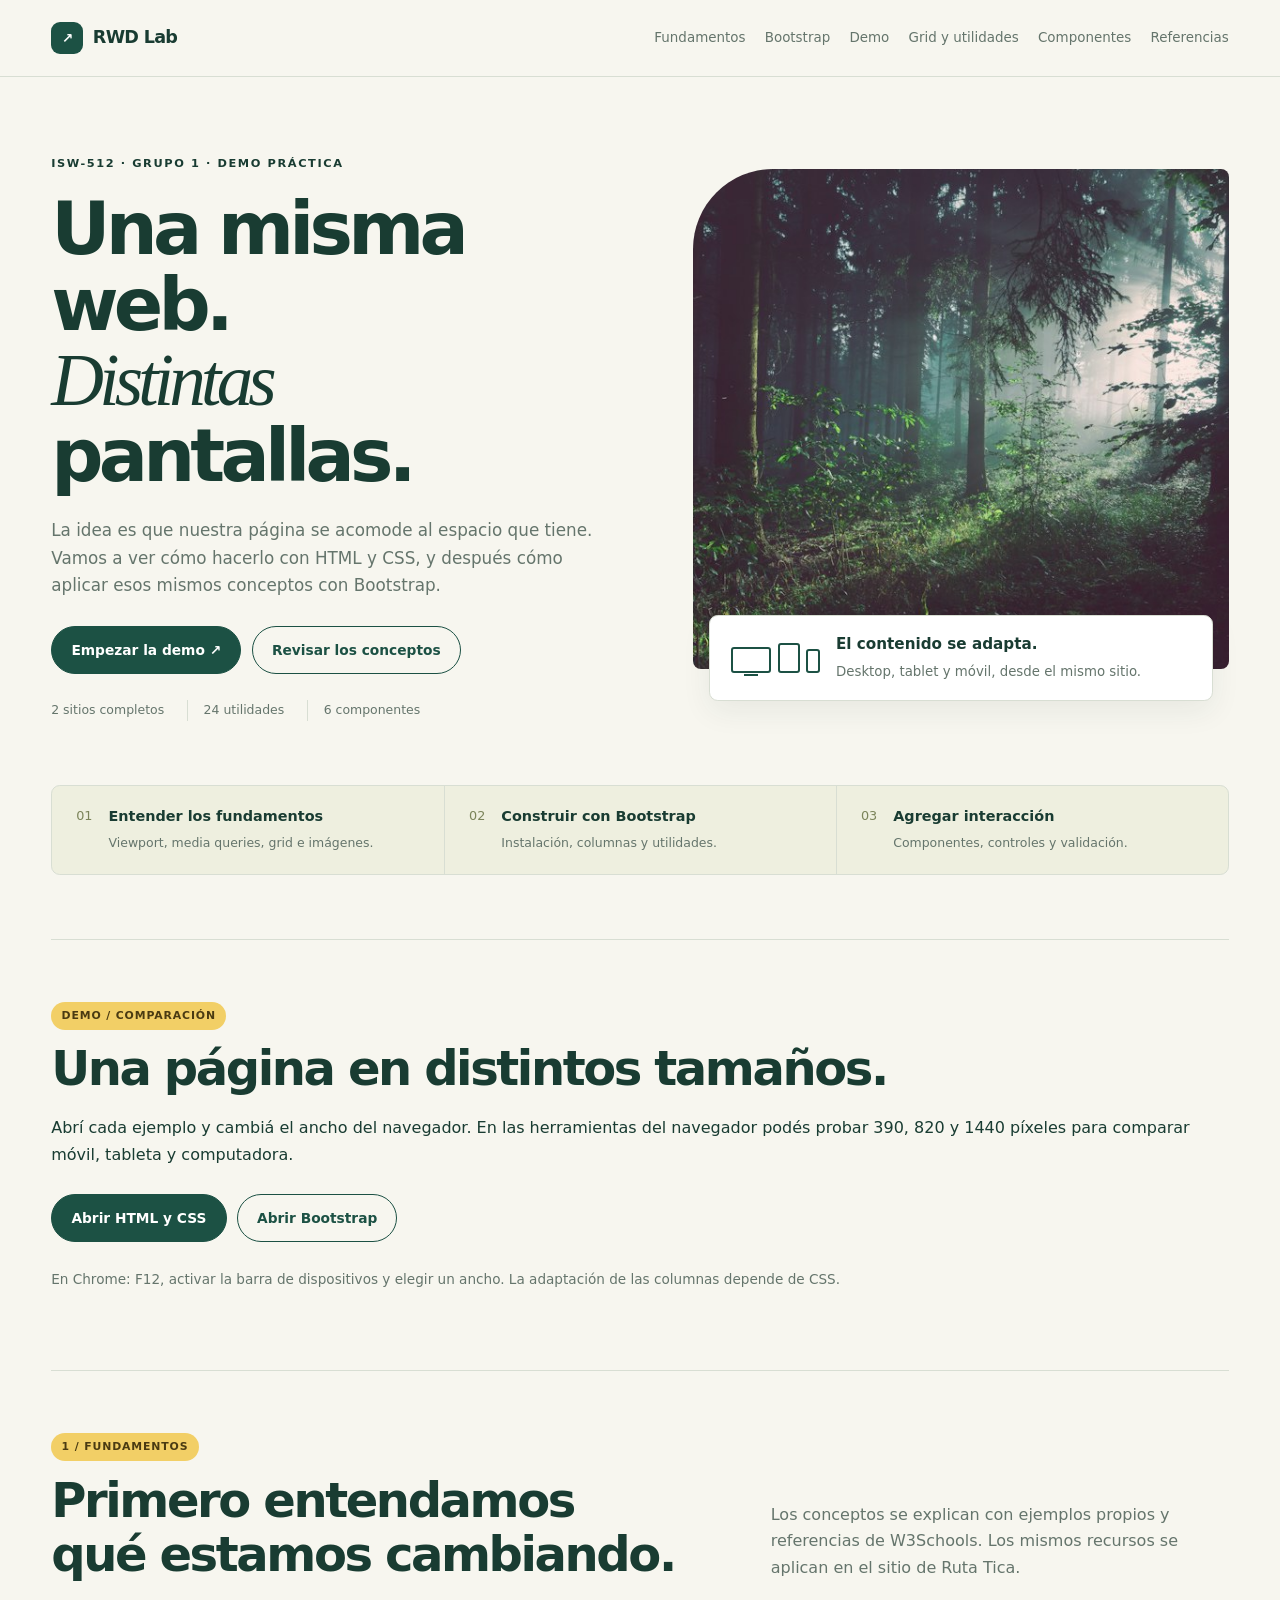
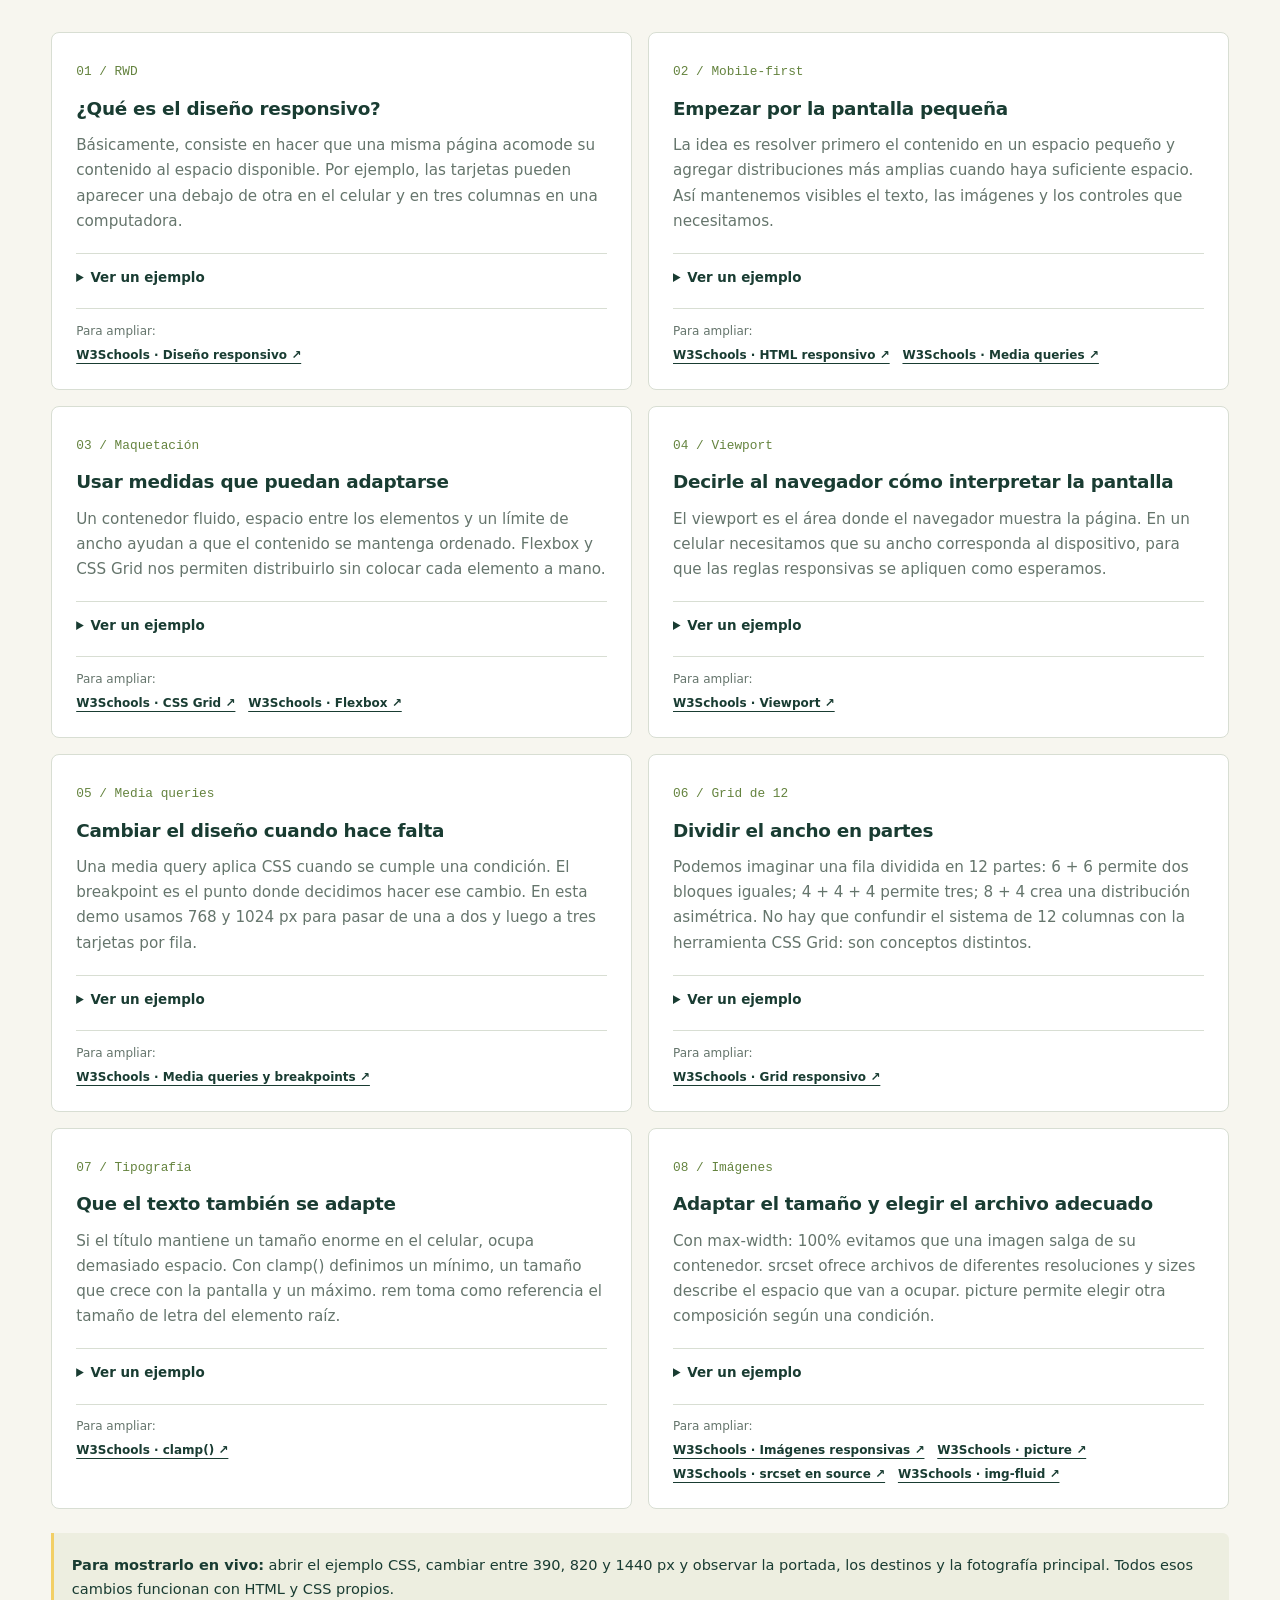
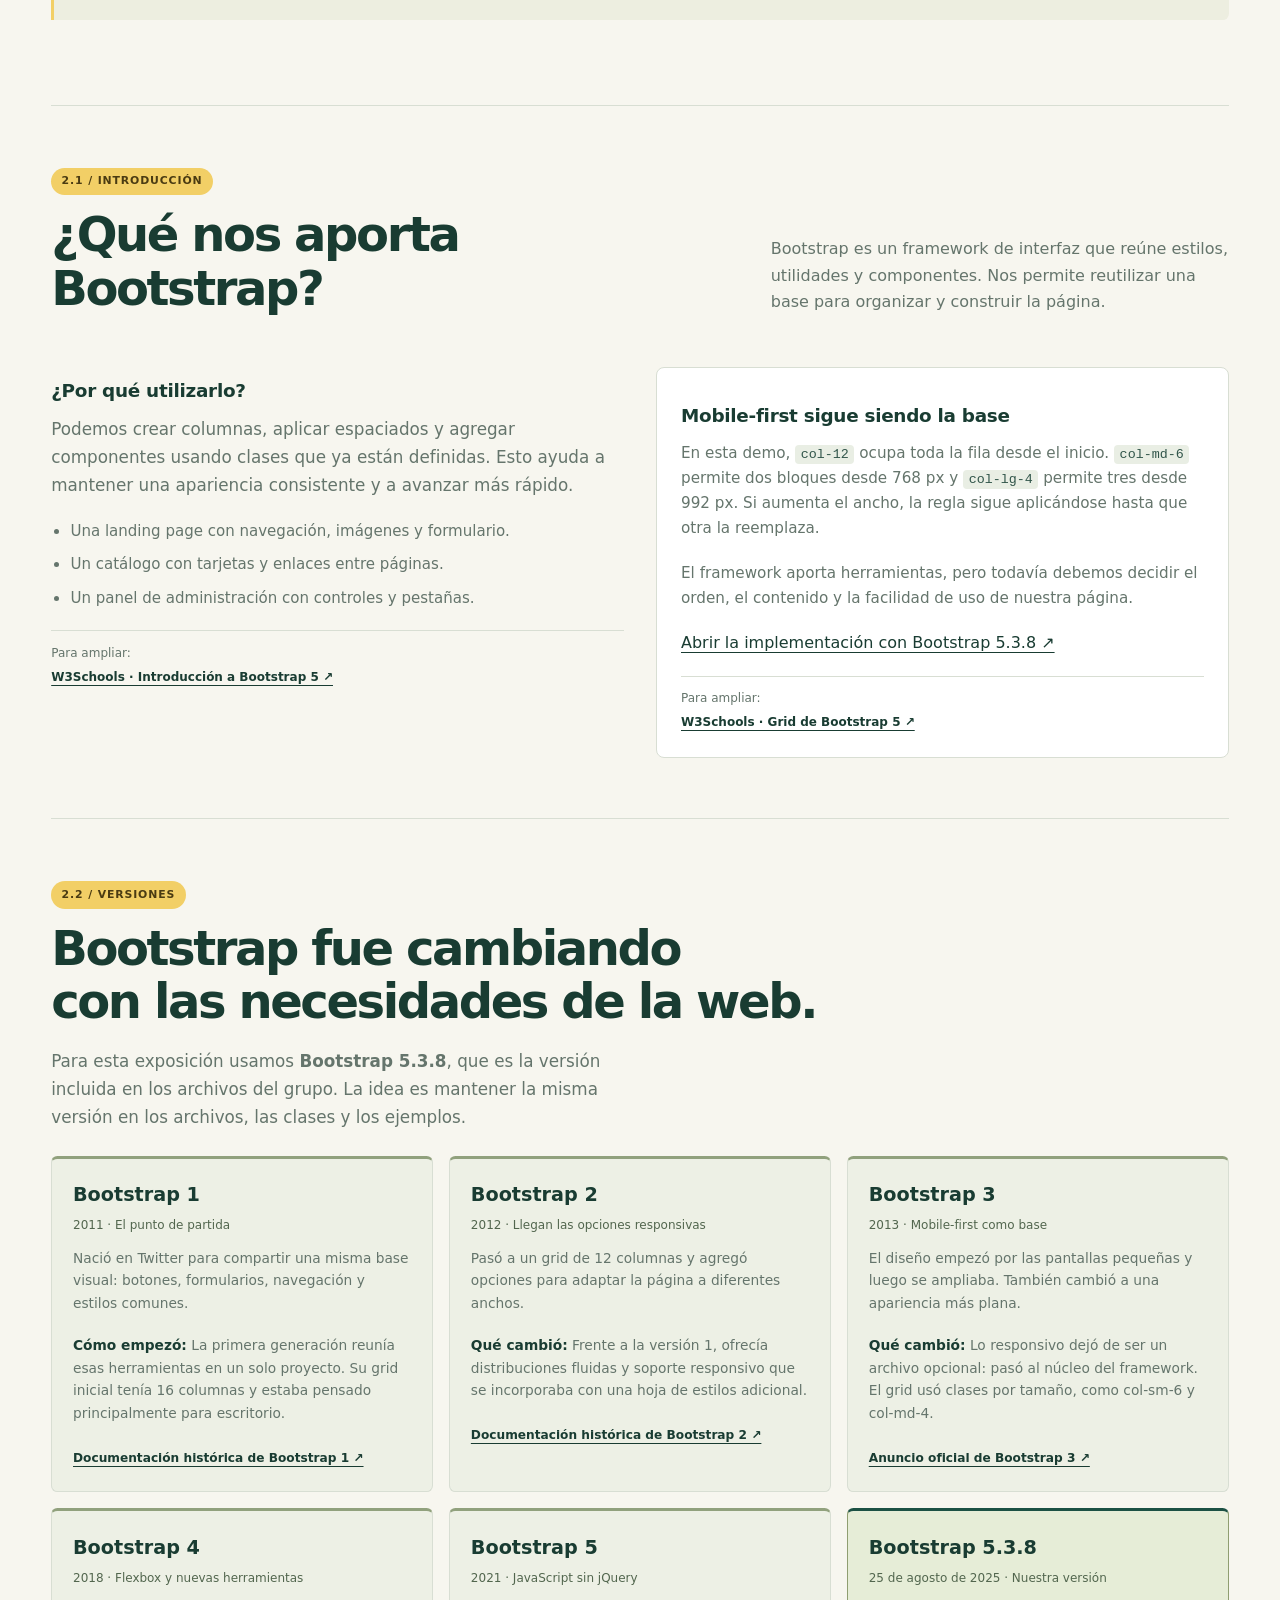
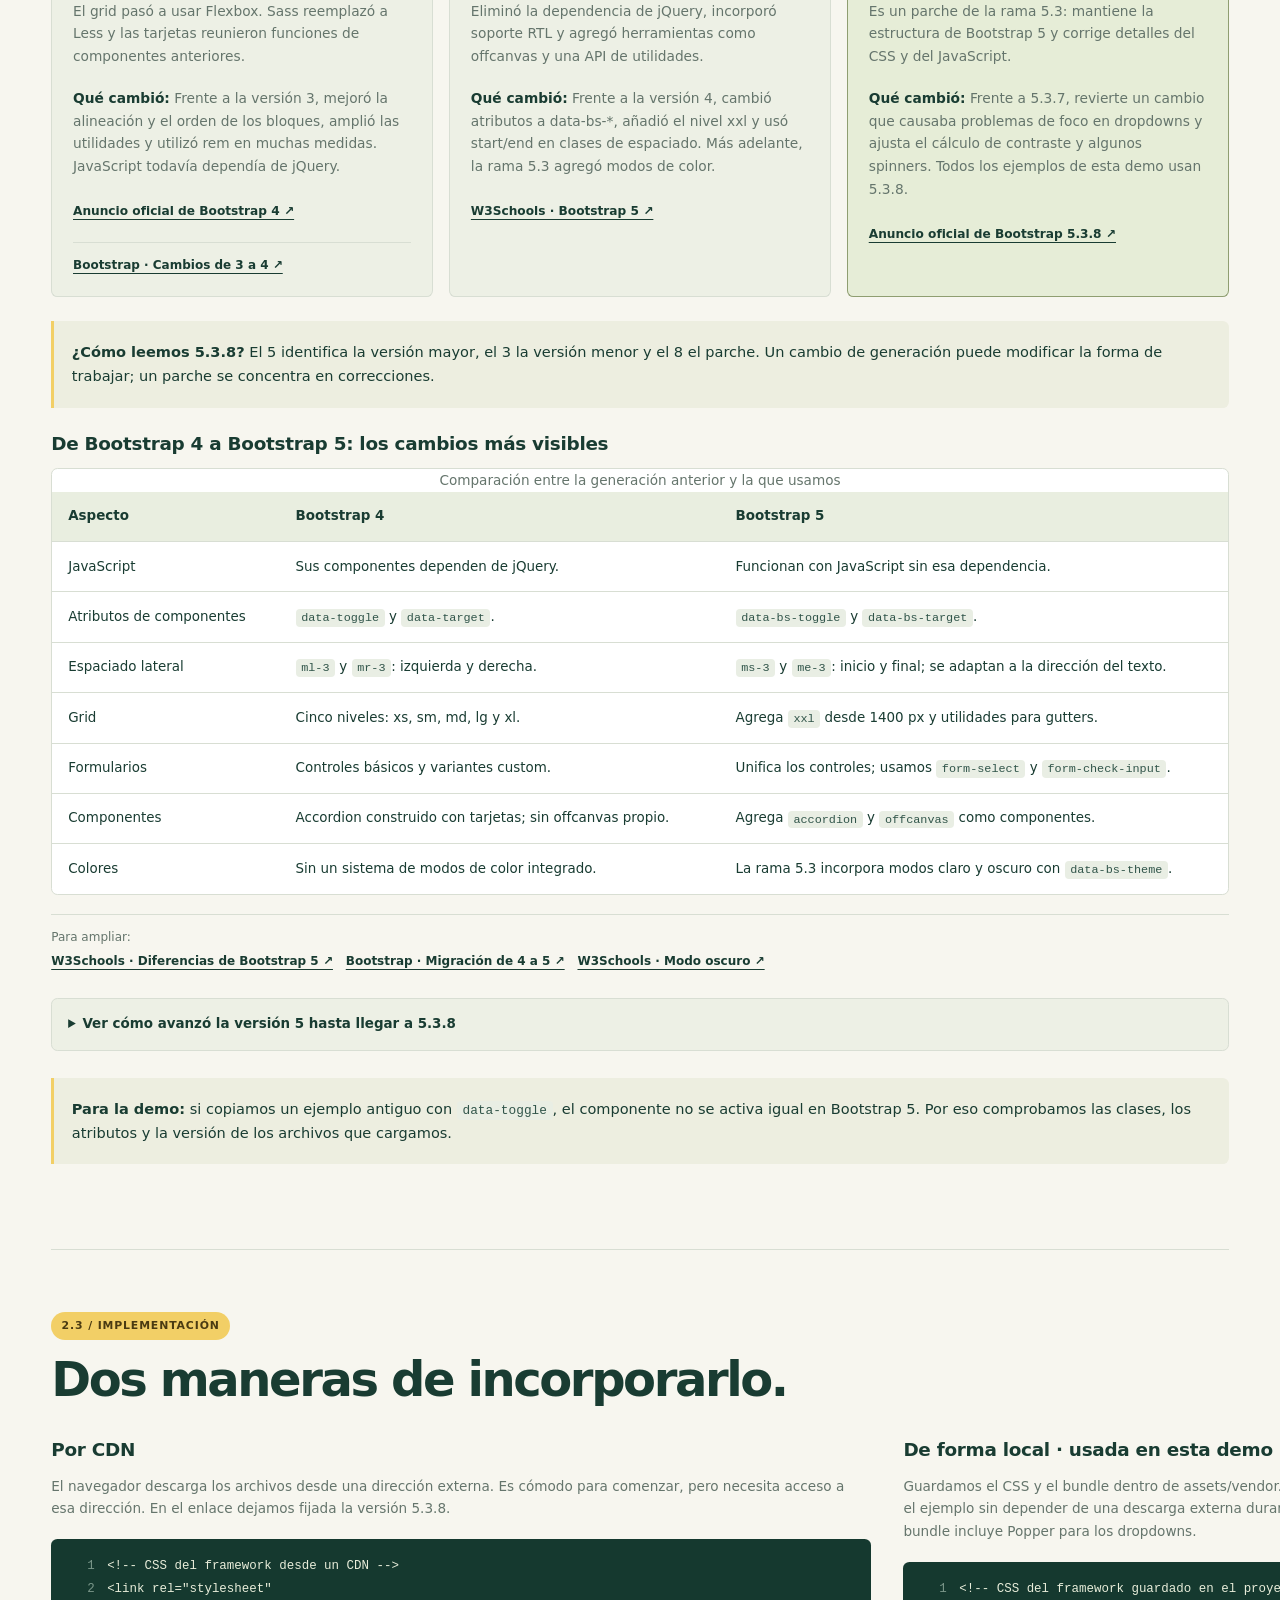
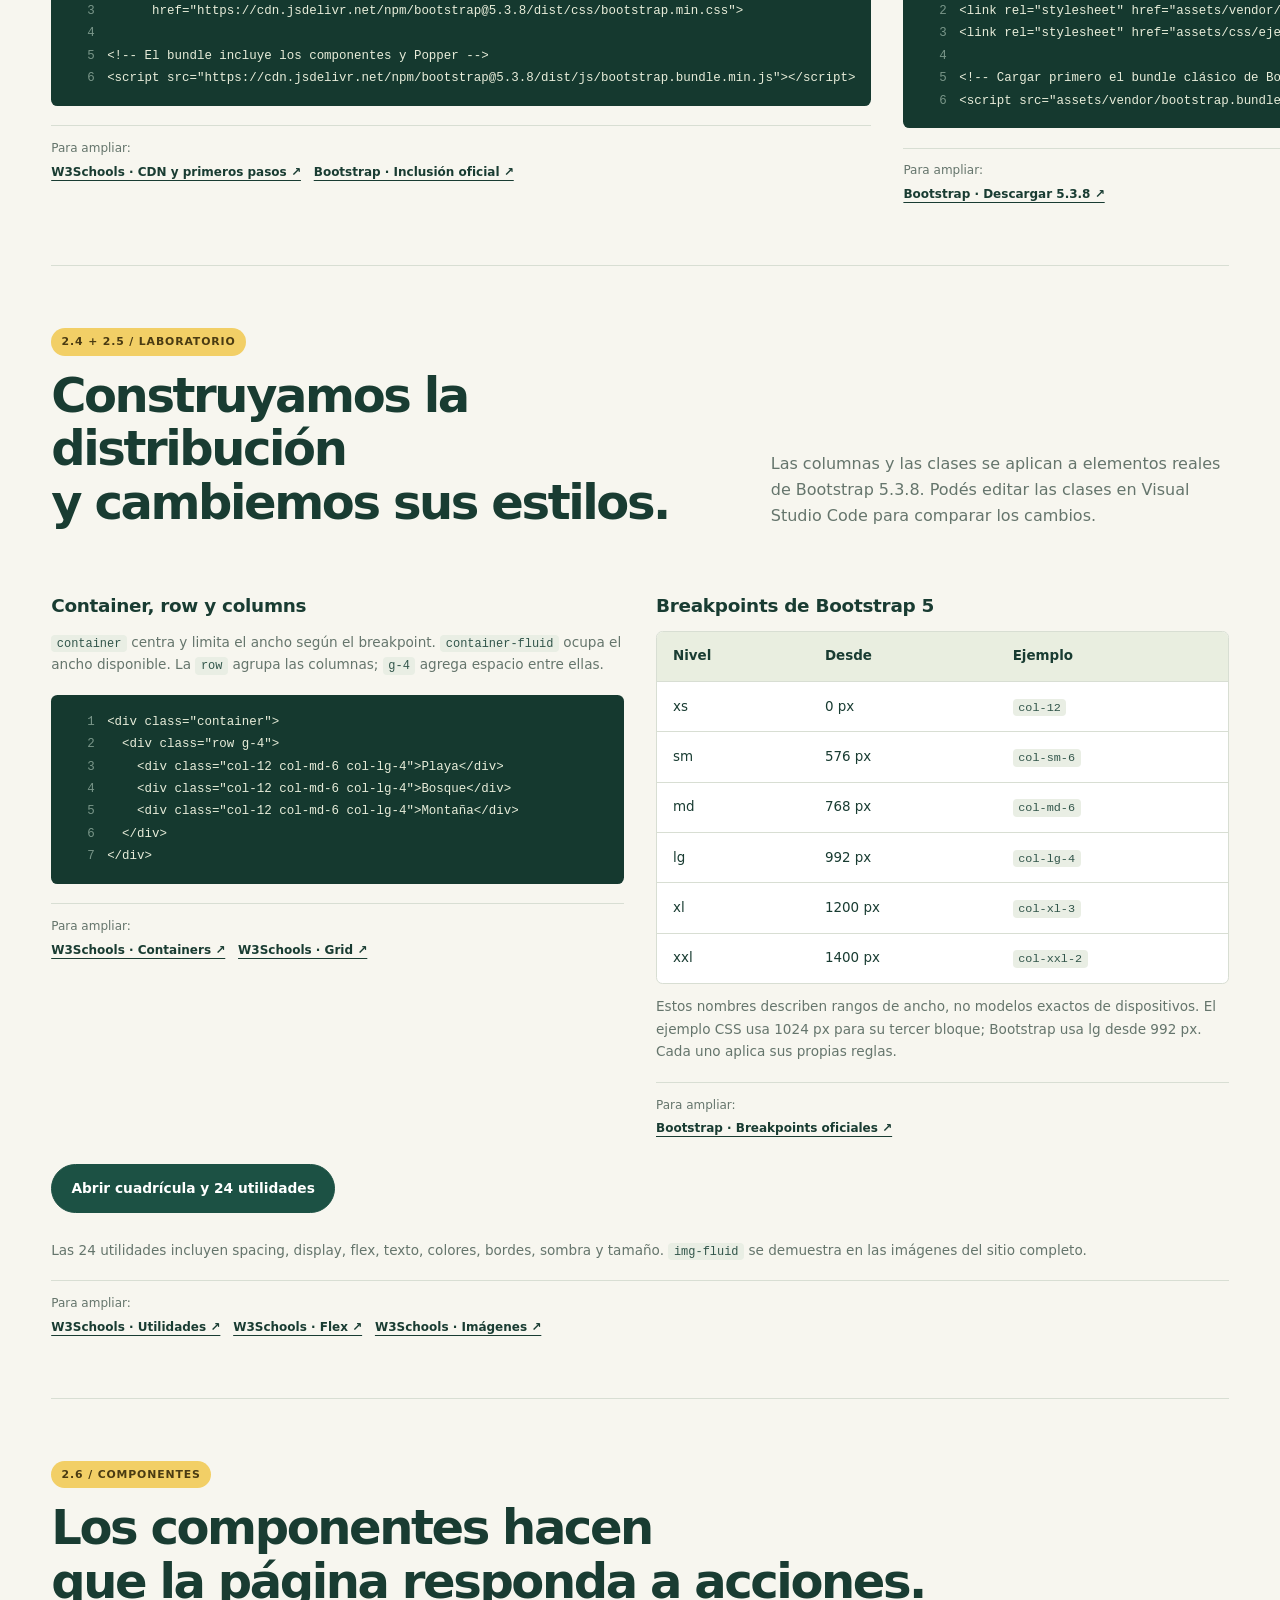
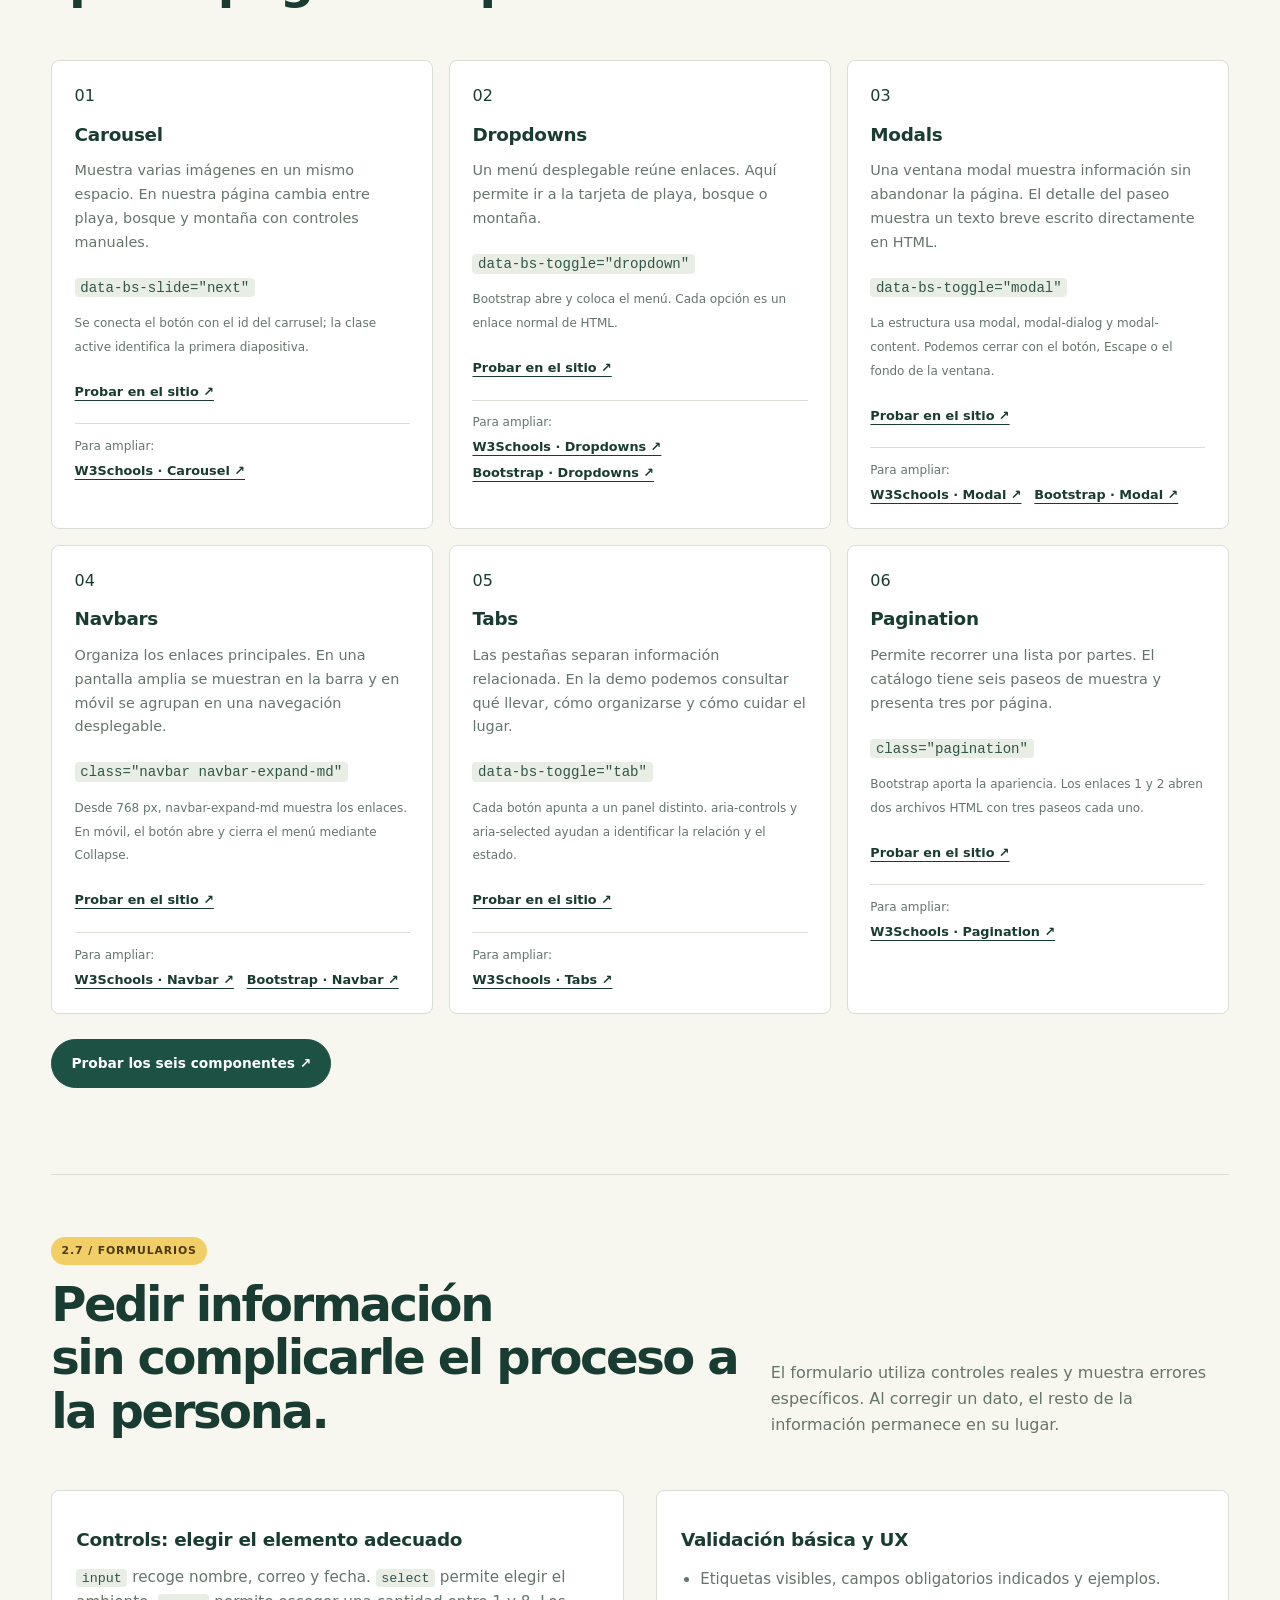
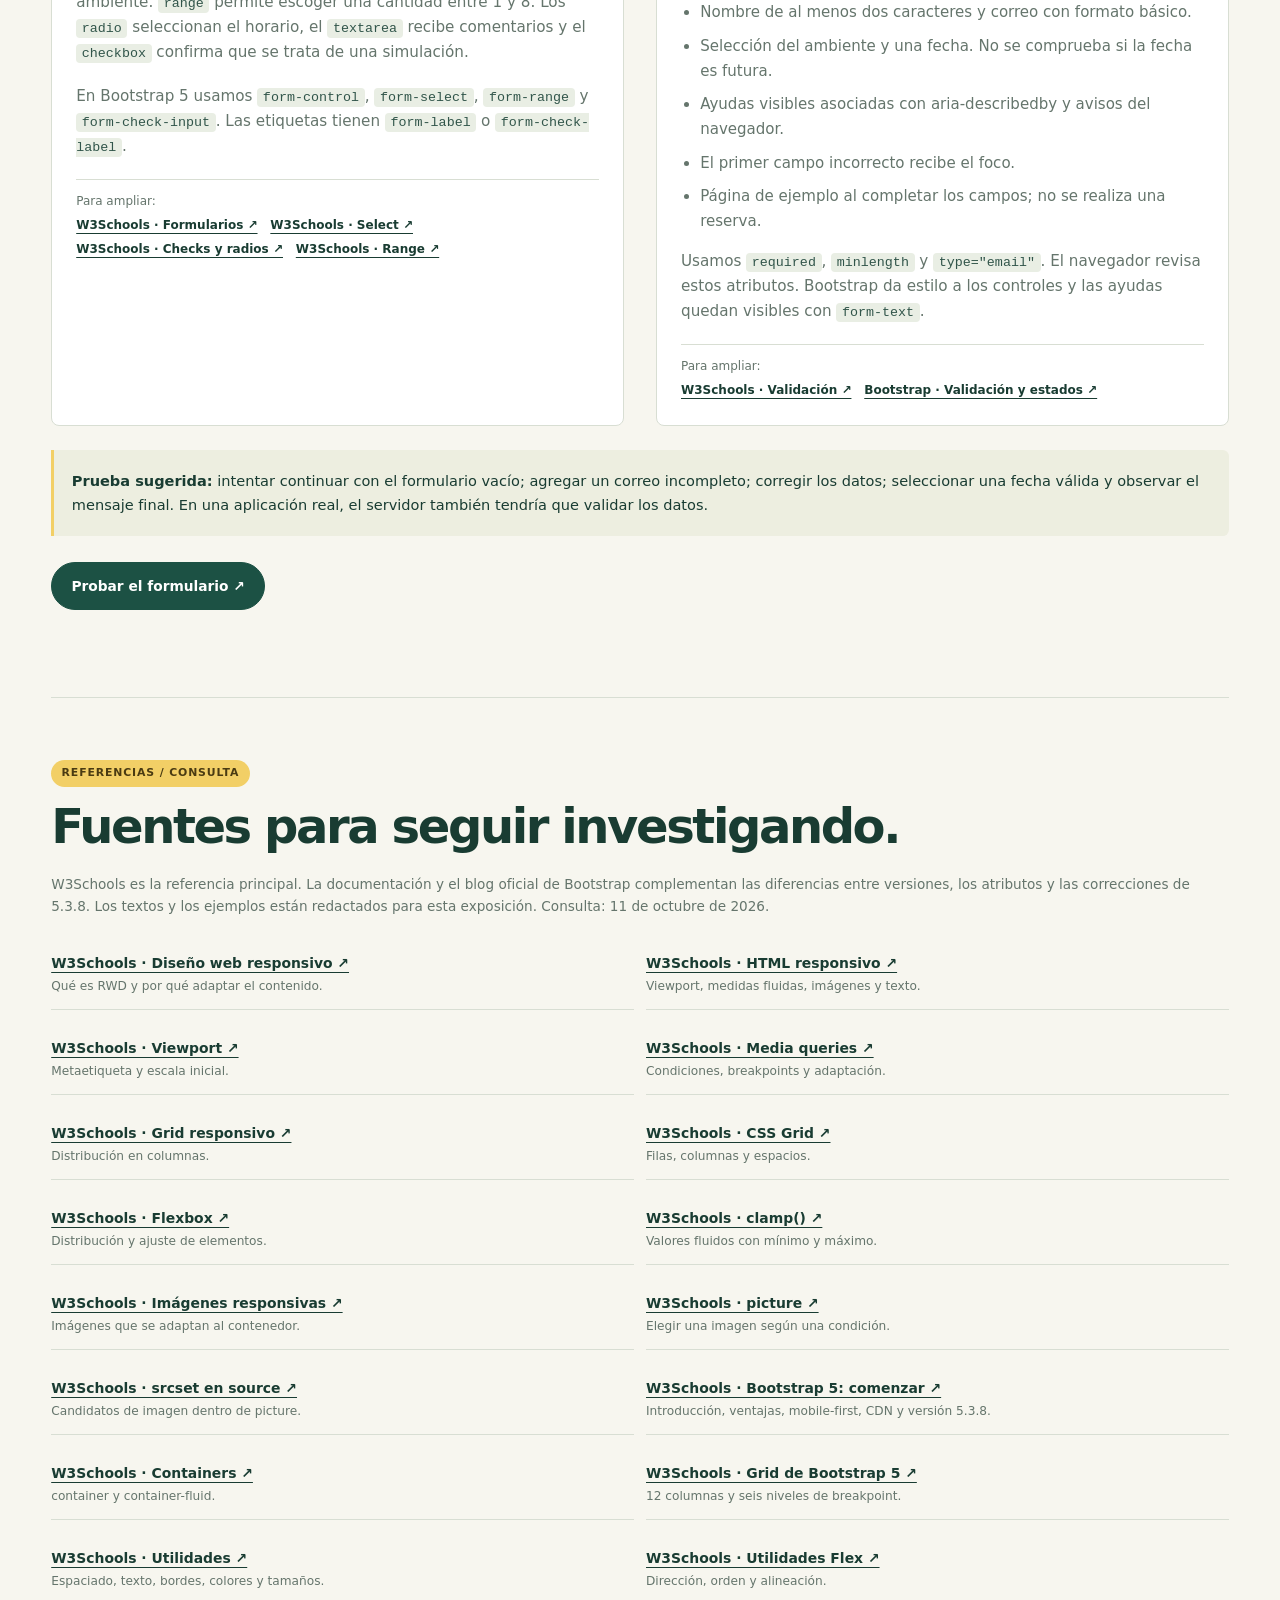
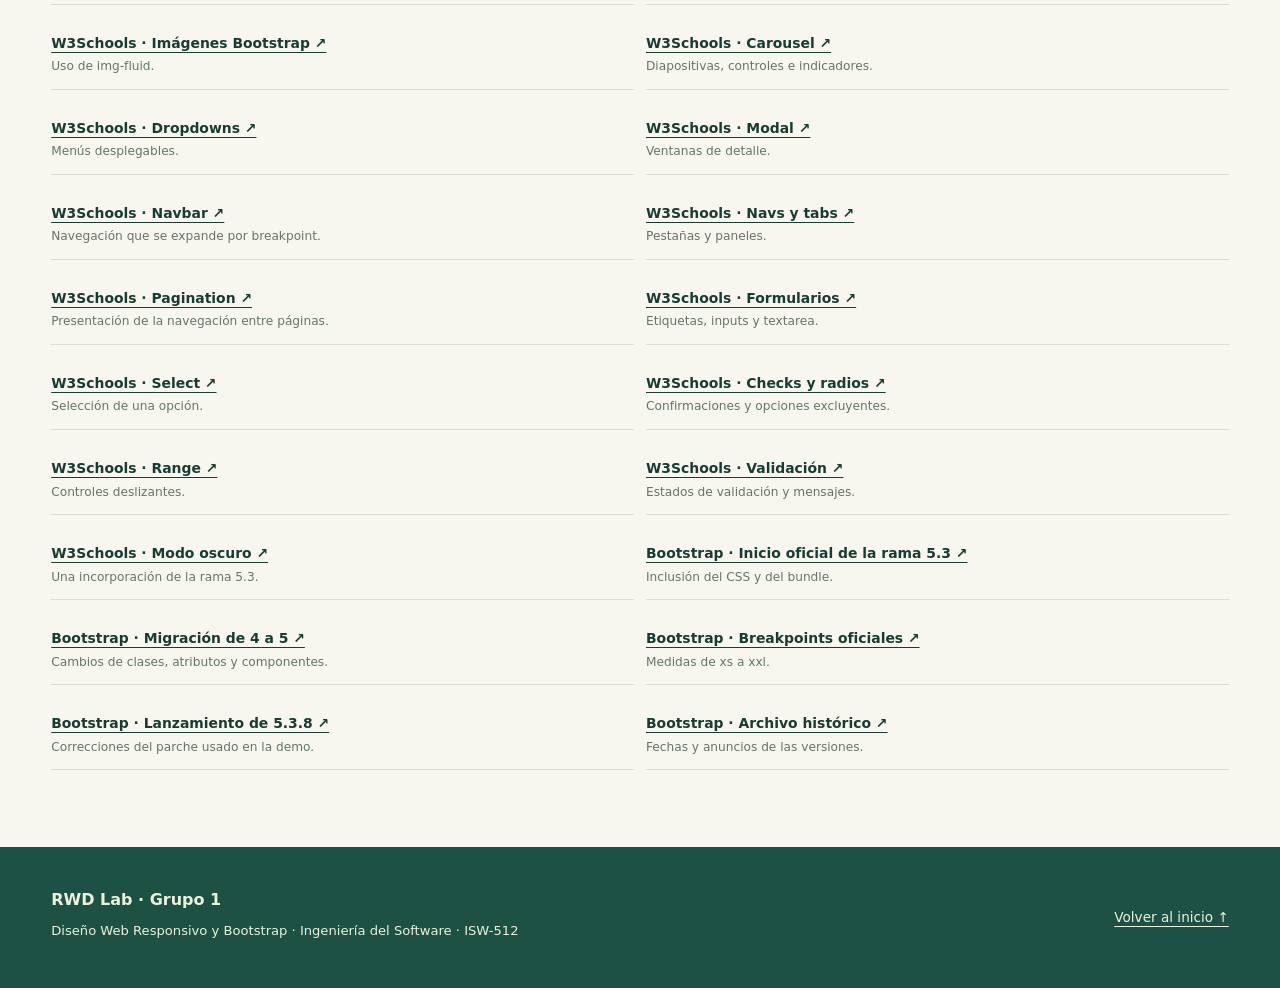
==== commit 30b1a368: "Retirar nota introductoria de los componentes" ====
--- a/index.html
+++ b/index.html
@@ -22,7 +22,7 @@
 <details class="version-detalle"><summary>Ver cómo avanzó la versión 5 hasta llegar a 5.3.8</summary><div class="tabla-wrap"><table><thead><tr><th>Rama</th><th>Cambio principal</th><th>Fuente oficial</th></tr></thead><tbody><tr><td>5.0 · 2021</td><td>Base sin jQuery, RTL, nuevo accordion y offcanvas.</td><td><a href="https://blog.getbootstrap.com/2021/05/05/bootstrap-5/" target="_blank" rel="noopener">Bootstrap 5.0 ↗</a></td></tr><tr><td>5.1 · 2021</td><td>Agrega stacks para organizar elementos y nuevas utilidades.</td><td><a href="https://blog.getbootstrap.com/2021/08/04/bootstrap-5-1-0/" target="_blank" rel="noopener">Bootstrap 5.1 ↗</a></td></tr><tr><td>5.2 · 2022</td><td>Amplía las variables CSS en componentes y la personalización; incorpora offcanvas responsivo.</td><td><a href="https://blog.getbootstrap.com/2022/07/19/bootstrap-5-2-0/" target="_blank" rel="noopener">Bootstrap 5.2 ↗</a></td></tr><tr><td>5.3 · 2023</td><td>Introduce modos de color y amplía las variables y utilidades de color.</td><td><a href="https://blog.getbootstrap.com/2023/05/30/bootstrap-5-3-0/" target="_blank" rel="noopener">Bootstrap 5.3 ↗</a></td></tr><tr><td>5.3.8 · 2025</td><td>Corrige detalles del foco en dropdowns, contraste del CSS y spinners; actualiza la documentación.</td><td><a href="https://blog.getbootstrap.com/2025/08/25/bootstrap-5-3-8/" target="_blank" rel="noopener">Bootstrap 5.3.8 ↗</a></td></tr></tbody></table></div></details><div class="apunte"><p><strong>Para la demo:</strong> si copiamos un ejemplo antiguo con <code>data-toggle</code>, el componente no se activa igual en Bootstrap 5. Por eso comprobamos las clases, los atributos y la versión de los archivos que cargamos.</p></div></section>
 <section class="seccion" id="implementacion"><span class="numero">2.3 / IMPLEMENTACIÓN</span><h2>Dos maneras de incorporarlo.</h2><div class="split"><article><h3>Por CDN</h3><p class="nota">El navegador descarga los archivos desde una dirección externa. Es cómodo para comenzar, pero necesita acceso a esa dirección. En el enlace dejamos fijada la versión 5.3.8.</p><pre><code><span class="linea">&lt;!-- CSS del framework desde un CDN --&gt;</span><span class="linea">&lt;link rel=&quot;stylesheet&quot;</span><span class="linea">      href=&quot;https://cdn.jsdelivr.net/npm/bootstrap@5.3.8/dist/css/bootstrap.min.css&quot;&gt;</span><span class="linea"></span><span class="linea">&lt;!-- El bundle incluye los componentes y Popper --&gt;</span><span class="linea">&lt;script src=&quot;https://cdn.jsdelivr.net/npm/bootstrap@5.3.8/dist/js/bootstrap.bundle.min.js&quot;&gt;&lt;/script&gt;</span></code></pre><div class="referencia-tema"><span>Para ampliar:</span> <a href="https://www.w3schools.com/bootstrap5/bootstrap_get_started.php" target="_blank" rel="noopener">W3Schools · CDN y primeros pasos ↗</a><a href="https://getbootstrap.com/docs/5.3/getting-started/introduction/" target="_blank" rel="noopener">Bootstrap · Inclusión oficial ↗</a></div></article><article><h3>De forma local · usada en esta demo</h3><p class="nota">Guardamos el CSS y el bundle dentro de assets/vendor. Así podemos mostrar el ejemplo sin depender de una descarga externa durante la exposición. El bundle incluye Popper para los dropdowns.</p><pre><code><span class="linea">&lt;!-- CSS del framework guardado en el proyecto --&gt;</span><span class="linea">&lt;link rel=&quot;stylesheet&quot; href=&quot;assets/vendor/bootstrap.min.css&quot;&gt;</span><span class="linea">&lt;link rel=&quot;stylesheet&quot; href=&quot;assets/css/ejemplo-bootstrap.css&quot;&gt;</span><span class="linea"></span><span class="linea">&lt;!-- Cargar primero el bundle clásico de Bootstrap 5.3.8 --&gt;</span><span class="linea">&lt;script src=&quot;assets/vendor/bootstrap.bundle.min.js&quot;&gt;&lt;/script&gt;</span></code></pre><div class="referencia-tema"><span>Para ampliar:</span> <a href="https://getbootstrap.com/docs/5.3/getting-started/download/" target="_blank" rel="noopener">Bootstrap · Descargar 5.3.8 ↗</a></div></article></div></section>
 <section class="seccion" id="layout"><div class="titulo-seccion"><div><span class="numero">2.4 + 2.5 / LABORATORIO</span><h2>Construyamos la distribución<br>y cambiemos sus estilos.</h2></div><p>Las columnas y las clases se aplican a elementos reales de Bootstrap 5.3.8. Podés editar las clases en Visual Studio Code para comparar los cambios.</p></div><div class="split"><div><h3>Container, row y columns</h3><p class="nota"><code>container</code> centra y limita el ancho según el breakpoint. <code>container-fluid</code> ocupa el ancho disponible. La <code>row</code> agrupa las columnas; <code>g-4</code> agrega espacio entre ellas.</p><pre><code><span class="linea">&lt;div class=&quot;container&quot;&gt;</span><span class="linea">  &lt;div class=&quot;row g-4&quot;&gt;</span><span class="linea">    &lt;div class=&quot;col-12 col-md-6 col-lg-4&quot;&gt;Playa&lt;/div&gt;</span><span class="linea">    &lt;div class=&quot;col-12 col-md-6 col-lg-4&quot;&gt;Bosque&lt;/div&gt;</span><span class="linea">    &lt;div class=&quot;col-12 col-md-6 col-lg-4&quot;&gt;Montaña&lt;/div&gt;</span><span class="linea">  &lt;/div&gt;</span><span class="linea">&lt;/div&gt;</span></code></pre><div class="referencia-tema"><span>Para ampliar:</span> <a href="https://www.w3schools.com/bootstrap5/bootstrap_containers.php" target="_blank" rel="noopener">W3Schools · Containers ↗</a><a href="https://www.w3schools.com/bootstrap5/bootstrap_grid_system.php" target="_blank" rel="noopener">W3Schools · Grid ↗</a></div></div><div><h3>Breakpoints de Bootstrap 5</h3><div class="tabla-wrap"><table><thead><tr><th>Nivel</th><th>Desde</th><th>Ejemplo</th></tr></thead><tbody><tr><td>xs</td><td>0 px</td><td><code>col-12</code></td></tr><tr><td>sm</td><td>576 px</td><td><code>col-sm-6</code></td></tr><tr><td>md</td><td>768 px</td><td><code>col-md-6</code></td></tr><tr><td>lg</td><td>992 px</td><td><code>col-lg-4</code></td></tr><tr><td>xl</td><td>1200 px</td><td><code>col-xl-3</code></td></tr><tr><td>xxl</td><td>1400 px</td><td><code>col-xxl-2</code></td></tr></tbody></table></div><p class="nota">Estos nombres describen rangos de ancho, no modelos exactos de dispositivos. El ejemplo CSS usa 1024 px para su tercer bloque; Bootstrap usa lg desde 992 px. Cada uno aplica sus propias reglas.</p><div class="referencia-tema"><span>Para ampliar:</span> <a href="https://getbootstrap.com/docs/5.3/layout/breakpoints/" target="_blank" rel="noopener">Bootstrap · Breakpoints oficiales ↗</a></div></div></div><div class="acciones"><a class="boton" href="laboratorio-bootstrap.html" target="_blank" rel="noopener">Abrir cuadrícula y 24 utilidades</a></div><p class="nota">Las 24 utilidades incluyen spacing, display, flex, texto, colores, bordes, sombra y tamaño. <code>img-fluid</code> se demuestra en las imágenes del sitio completo.</p><div class="referencia-tema"><span>Para ampliar:</span> <a href="https://www.w3schools.com/bootstrap5/bootstrap_utilities.php" target="_blank" rel="noopener">W3Schools · Utilidades ↗</a><a href="https://www.w3schools.com/bootstrap5/bootstrap_flex.php" target="_blank" rel="noopener">W3Schools · Flex ↗</a><a href="https://www.w3schools.com/bootstrap5/bootstrap_images.php" target="_blank" rel="noopener">W3Schools · Imágenes ↗</a></div></section>
-<section class="seccion" id="componentes"><div class="titulo-seccion"><div><span class="numero">2.6 / COMPONENTES</span><h2>Los componentes hacen<br>que la página responda a acciones.</h2></div><p>Todos están integrados en el sitio de ejemplo con los nombres y atributos de Bootstrap 5.3.8. Podés probarlos y abrir la referencia de cada componente.</p></div><div class="componentes"><article class="componente"><span class="codigo-mini">01</span><h3>Carousel</h3><p>Muestra varias imágenes en un mismo espacio. En nuestra página cambia entre playa, bosque y montaña con controles manuales.</p><code>data-bs-slide=&quot;next&quot;</code><p><small>Se conecta el botón con el id del carrusel; la clase active identifica la primera diapositiva.</small></p><a href="ejemplo-bootstrap.html#paisajes" target="_blank" rel="noopener">Probar en el sitio ↗</a><div class="referencia-tema"><span>Para ampliar:</span> <a href="https://www.w3schools.com/bootstrap5/bootstrap_carousel.php" target="_blank" rel="noopener">W3Schools · Carousel ↗</a></div></article><article class="componente"><span class="codigo-mini">02</span><h3>Dropdowns</h3><p>Un menú desplegable reúne enlaces. Aquí permite ir a la tarjeta de playa, bosque o montaña.</p><code>data-bs-toggle=&quot;dropdown&quot;</code><p><small>Bootstrap abre y coloca el menú. Cada opción es un enlace normal de HTML.</small></p><a href="ejemplo-bootstrap.html#destinos" target="_blank" rel="noopener">Probar en el sitio ↗</a><div class="referencia-tema"><span>Para ampliar:</span> <a href="https://www.w3schools.com/bootstrap5/bootstrap_dropdowns.php" target="_blank" rel="noopener">W3Schools · Dropdowns ↗</a><a href="https://getbootstrap.com/docs/5.3/components/dropdowns/" target="_blank" rel="noopener">Bootstrap · Dropdowns ↗</a></div></article><article class="componente"><span class="codigo-mini">03</span><h3>Modals</h3><p>Una ventana modal muestra información sin abandonar la página. El detalle del paseo muestra un texto breve escrito directamente en HTML.</p><code>data-bs-toggle=&quot;modal&quot;</code><p><small>La estructura usa modal, modal-dialog y modal-content. Podemos cerrar con el botón, Escape o el fondo de la ventana.</small></p><a href="ejemplo-bootstrap.html#destinos" target="_blank" rel="noopener">Probar en el sitio ↗</a><div class="referencia-tema"><span>Para ampliar:</span> <a href="https://www.w3schools.com/bootstrap5/bootstrap_modal.php" target="_blank" rel="noopener">W3Schools · Modal ↗</a><a href="https://getbootstrap.com/docs/5.3/components/modal/" target="_blank" rel="noopener">Bootstrap · Modal ↗</a></div></article><article class="componente"><span class="codigo-mini">04</span><h3>Navbars</h3><p>Organiza los enlaces principales. En una pantalla amplia se muestran en la barra y en móvil se agrupan en una navegación desplegable.</p><code>class=&quot;navbar navbar-expand-md&quot;</code><p><small>Desde 768 px, navbar-expand-md muestra los enlaces. En móvil, el botón abre y cierra el menú mediante Collapse.</small></p><a href="ejemplo-bootstrap.html#contenido" target="_blank" rel="noopener">Probar en el sitio ↗</a><div class="referencia-tema"><span>Para ampliar:</span> <a href="https://www.w3schools.com/bootstrap5/bootstrap_navbar.php" target="_blank" rel="noopener">W3Schools · Navbar ↗</a><a href="https://getbootstrap.com/docs/5.3/components/navbar/" target="_blank" rel="noopener">Bootstrap · Navbar ↗</a></div></article><article class="componente"><span class="codigo-mini">05</span><h3>Tabs</h3><p>Las pestañas separan información relacionada. En la demo podemos consultar qué llevar, cómo organizarse y cómo cuidar el lugar.</p><code>data-bs-toggle=&quot;tab&quot;</code><p><small>Cada botón apunta a un panel distinto. aria-controls y aria-selected ayudan a identificar la relación y el estado.</small></p><a href="ejemplo-bootstrap.html#preparacion" target="_blank" rel="noopener">Probar en el sitio ↗</a><div class="referencia-tema"><span>Para ampliar:</span> <a href="https://www.w3schools.com/bootstrap5/bootstrap_navs.php" target="_blank" rel="noopener">W3Schools · Tabs ↗</a></div></article><article class="componente"><span class="codigo-mini">06</span><h3>Pagination</h3><p>Permite recorrer una lista por partes. El catálogo tiene seis paseos de muestra y presenta tres por página.</p><code>class=&quot;pagination&quot;</code><p><small>Bootstrap aporta la apariencia. Los enlaces 1 y 2 abren dos archivos HTML con tres paseos cada uno.</small></p><a href="ejemplo-bootstrap.html#destinos" target="_blank" rel="noopener">Probar en el sitio ↗</a><div class="referencia-tema"><span>Para ampliar:</span> <a href="https://www.w3schools.com/bootstrap5/bootstrap_pagination.php" target="_blank" rel="noopener">W3Schools · Pagination ↗</a></div></article></div><div class="acciones"><a class="boton" href="ejemplo-bootstrap.html" target="_blank" rel="noopener">Probar los seis componentes ↗</a></div></section>
+<section class="seccion" id="componentes"><div class="titulo-seccion"><div><span class="numero">2.6 / COMPONENTES</span><h2>Los componentes hacen<br>que la página responda a acciones.</h2></div></div><div class="componentes"><article class="componente"><span class="codigo-mini">01</span><h3>Carousel</h3><p>Muestra varias imágenes en un mismo espacio. En nuestra página cambia entre playa, bosque y montaña con controles manuales.</p><code>data-bs-slide=&quot;next&quot;</code><p><small>Se conecta el botón con el id del carrusel; la clase active identifica la primera diapositiva.</small></p><a href="ejemplo-bootstrap.html#paisajes" target="_blank" rel="noopener">Probar en el sitio ↗</a><div class="referencia-tema"><span>Para ampliar:</span> <a href="https://www.w3schools.com/bootstrap5/bootstrap_carousel.php" target="_blank" rel="noopener">W3Schools · Carousel ↗</a></div></article><article class="componente"><span class="codigo-mini">02</span><h3>Dropdowns</h3><p>Un menú desplegable reúne enlaces. Aquí permite ir a la tarjeta de playa, bosque o montaña.</p><code>data-bs-toggle=&quot;dropdown&quot;</code><p><small>Bootstrap abre y coloca el menú. Cada opción es un enlace normal de HTML.</small></p><a href="ejemplo-bootstrap.html#destinos" target="_blank" rel="noopener">Probar en el sitio ↗</a><div class="referencia-tema"><span>Para ampliar:</span> <a href="https://www.w3schools.com/bootstrap5/bootstrap_dropdowns.php" target="_blank" rel="noopener">W3Schools · Dropdowns ↗</a><a href="https://getbootstrap.com/docs/5.3/components/dropdowns/" target="_blank" rel="noopener">Bootstrap · Dropdowns ↗</a></div></article><article class="componente"><span class="codigo-mini">03</span><h3>Modals</h3><p>Una ventana modal muestra información sin abandonar la página. El detalle del paseo muestra un texto breve escrito directamente en HTML.</p><code>data-bs-toggle=&quot;modal&quot;</code><p><small>La estructura usa modal, modal-dialog y modal-content. Podemos cerrar con el botón, Escape o el fondo de la ventana.</small></p><a href="ejemplo-bootstrap.html#destinos" target="_blank" rel="noopener">Probar en el sitio ↗</a><div class="referencia-tema"><span>Para ampliar:</span> <a href="https://www.w3schools.com/bootstrap5/bootstrap_modal.php" target="_blank" rel="noopener">W3Schools · Modal ↗</a><a href="https://getbootstrap.com/docs/5.3/components/modal/" target="_blank" rel="noopener">Bootstrap · Modal ↗</a></div></article><article class="componente"><span class="codigo-mini">04</span><h3>Navbars</h3><p>Organiza los enlaces principales. En una pantalla amplia se muestran en la barra y en móvil se agrupan en una navegación desplegable.</p><code>class=&quot;navbar navbar-expand-md&quot;</code><p><small>Desde 768 px, navbar-expand-md muestra los enlaces. En móvil, el botón abre y cierra el menú mediante Collapse.</small></p><a href="ejemplo-bootstrap.html#contenido" target="_blank" rel="noopener">Probar en el sitio ↗</a><div class="referencia-tema"><span>Para ampliar:</span> <a href="https://www.w3schools.com/bootstrap5/bootstrap_navbar.php" target="_blank" rel="noopener">W3Schools · Navbar ↗</a><a href="https://getbootstrap.com/docs/5.3/components/navbar/" target="_blank" rel="noopener">Bootstrap · Navbar ↗</a></div></article><article class="componente"><span class="codigo-mini">05</span><h3>Tabs</h3><p>Las pestañas separan información relacionada. En la demo podemos consultar qué llevar, cómo organizarse y cómo cuidar el lugar.</p><code>data-bs-toggle=&quot;tab&quot;</code><p><small>Cada botón apunta a un panel distinto. aria-controls y aria-selected ayudan a identificar la relación y el estado.</small></p><a href="ejemplo-bootstrap.html#preparacion" target="_blank" rel="noopener">Probar en el sitio ↗</a><div class="referencia-tema"><span>Para ampliar:</span> <a href="https://www.w3schools.com/bootstrap5/bootstrap_navs.php" target="_blank" rel="noopener">W3Schools · Tabs ↗</a></div></article><article class="componente"><span class="codigo-mini">06</span><h3>Pagination</h3><p>Permite recorrer una lista por partes. El catálogo tiene seis paseos de muestra y presenta tres por página.</p><code>class=&quot;pagination&quot;</code><p><small>Bootstrap aporta la apariencia. Los enlaces 1 y 2 abren dos archivos HTML con tres paseos cada uno.</small></p><a href="ejemplo-bootstrap.html#destinos" target="_blank" rel="noopener">Probar en el sitio ↗</a><div class="referencia-tema"><span>Para ampliar:</span> <a href="https://www.w3schools.com/bootstrap5/bootstrap_pagination.php" target="_blank" rel="noopener">W3Schools · Pagination ↗</a></div></article></div><div class="acciones"><a class="boton" href="ejemplo-bootstrap.html" target="_blank" rel="noopener">Probar los seis componentes ↗</a></div></section>
 <section class="seccion" id="formularios"><div class="titulo-seccion"><div><span class="numero">2.7 / FORMULARIOS</span><h2>Pedir información<br>sin complicarle el proceso a la persona.</h2></div><p>El formulario utiliza controles reales y muestra errores específicos. Al corregir un dato, el resto de la información permanece en su lugar.</p></div><div class="split"><article class="concepto"><h3>Controls: elegir el elemento adecuado</h3><p><code>input</code> recoge nombre, correo y fecha. <code>select</code> permite elegir el ambiente. <code>range</code> permite escoger una cantidad entre 1 y 8. Los <code>radio</code> seleccionan el horario, el <code>textarea</code> recibe comentarios y el <code>checkbox</code> confirma que se trata de una simulación.</p><p>En Bootstrap 5 usamos <code>form-control</code>, <code>form-select</code>, <code>form-range</code> y <code>form-check-input</code>. Las etiquetas tienen <code>form-label</code> o <code>form-check-label</code>.</p><div class="referencia-tema"><span>Para ampliar:</span> <a href="https://www.w3schools.com/bootstrap5/bootstrap_forms.php" target="_blank" rel="noopener">W3Schools · Formularios ↗</a><a href="https://www.w3schools.com/bootstrap5/bootstrap_form_select.php" target="_blank" rel="noopener">W3Schools · Select ↗</a><a href="https://www.w3schools.com/bootstrap5/bootstrap_form_check_radio.php" target="_blank" rel="noopener">W3Schools · Checks y radios ↗</a><a href="https://www.w3schools.com/bootstrap5/bootstrap_form_range.php" target="_blank" rel="noopener">W3Schools · Range ↗</a></div></article><article class="concepto"><h3>Validación básica y UX</h3><ul class="lista"><li>Etiquetas visibles, campos obligatorios indicados y ejemplos.</li><li>Nombre de al menos dos caracteres y correo con formato básico.</li><li>Selección del ambiente y una fecha. No se comprueba si la fecha es futura.</li><li>Ayudas visibles asociadas con aria-describedby y avisos del navegador.</li><li>El primer campo incorrecto recibe el foco.</li><li>Página de ejemplo al completar los campos; no se realiza una reserva.</li></ul><p>Usamos <code>required</code>, <code>minlength</code> y <code>type="email"</code>. El navegador revisa estos atributos. Bootstrap da estilo a los controles y las ayudas quedan visibles con <code>form-text</code>.</p><div class="referencia-tema"><span>Para ampliar:</span> <a href="https://www.w3schools.com/bootstrap5/bootstrap_form_validation.php" target="_blank" rel="noopener">W3Schools · Validación ↗</a><a href="https://getbootstrap.com/docs/5.3/forms/validation/" target="_blank" rel="noopener">Bootstrap · Validación y estados ↗</a></div></article></div><div class="apunte"><p><strong>Prueba sugerida:</strong> intentar continuar con el formulario vacío; agregar un correo incompleto; corregir los datos; seleccionar una fecha válida y observar el mensaje final. En una aplicación real, el servidor también tendría que validar los datos.</p></div><div class="acciones"><a class="boton" href="ejemplo-bootstrap.html#solicitud" target="_blank" rel="noopener">Probar el formulario ↗</a></div></section>
 
 <section class="seccion" id="referencias"><span class="numero">REFERENCIAS / CONSULTA</span><h2>Fuentes para seguir investigando.</h2><p class="nota">W3Schools es la referencia principal. La documentación y el blog oficial de Bootstrap complementan las diferencias entre versiones, los atributos y las correcciones de 5.3.8. Los textos y los ejemplos están redactados para esta exposición. Consulta: 11 de octubre de 2026.</p><ul class="sources"><li><a href="https://www.w3schools.com/css/css_rwd_intro.asp" target="_blank" rel="noopener">W3Schools · Diseño web responsivo ↗</a><small>Qué es RWD y por qué adaptar el contenido.</small></li><li><a href="https://www.w3schools.com/html/html_responsive.asp" target="_blank" rel="noopener">W3Schools · HTML responsivo ↗</a><small>Viewport, medidas fluidas, imágenes y texto.</small></li><li><a href="https://www.w3schools.com/css/css_rwd_viewport.asp" target="_blank" rel="noopener">W3Schools · Viewport ↗</a><small>Metaetiqueta y escala inicial.</small></li><li><a href="https://www.w3schools.com/css/css_rwd_mediaqueries.asp" target="_blank" rel="noopener">W3Schools · Media queries ↗</a><small>Condiciones, breakpoints y adaptación.</small></li><li><a href="https://www.w3schools.com/css/css_rwd_grid.asp" target="_blank" rel="noopener">W3Schools · Grid responsivo ↗</a><small>Distribución en columnas.</small></li><li><a href="https://www.w3schools.com/css/css_grid.asp" target="_blank" rel="noopener">W3Schools · CSS Grid ↗</a><small>Filas, columnas y espacios.</small></li><li><a href="https://www.w3schools.com/css/css3_flexbox.asp" target="_blank" rel="noopener">W3Schools · Flexbox ↗</a><small>Distribución y ajuste de elementos.</small></li><li><a href="https://www.w3schools.com/cssref/func_clamp.php" target="_blank" rel="noopener">W3Schools · clamp() ↗</a><small>Valores fluidos con mínimo y máximo.</small></li><li><a href="https://www.w3schools.com/css/css_rwd_images.asp" target="_blank" rel="noopener">W3Schools · Imágenes responsivas ↗</a><small>Imágenes que se adaptan al contenedor.</small></li><li><a href="https://www.w3schools.com/tags/tag_picture.asp" target="_blank" rel="noopener">W3Schools · picture ↗</a><small>Elegir una imagen según una condición.</small></li><li><a href="https://www.w3schools.com/tags/att_source_srcset.asp" target="_blank" rel="noopener">W3Schools · srcset en source ↗</a><small>Candidatos de imagen dentro de picture.</small></li><li><a href="https://www.w3schools.com/bootstrap5/bootstrap_get_started.php" target="_blank" rel="noopener">W3Schools · Bootstrap 5: comenzar ↗</a><small>Introducción, ventajas, mobile-first, CDN y versión 5.3.8.</small></li><li><a href="https://www.w3schools.com/bootstrap5/bootstrap_containers.php" target="_blank" rel="noopener">W3Schools · Containers ↗</a><small>container y container-fluid.</small></li><li><a href="https://www.w3schools.com/bootstrap5/bootstrap_grid_system.php" target="_blank" rel="noopener">W3Schools · Grid de Bootstrap 5 ↗</a><small>12 columnas y seis niveles de breakpoint.</small></li><li><a href="https://www.w3schools.com/bootstrap5/bootstrap_utilities.php" target="_blank" rel="noopener">W3Schools · Utilidades ↗</a><small>Espaciado, texto, bordes, colores y tamaños.</small></li><li><a href="https://www.w3schools.com/bootstrap5/bootstrap_flex.php" target="_blank" rel="noopener">W3Schools · Utilidades Flex ↗</a><small>Dirección, orden y alineación.</small></li><li><a href="https://www.w3schools.com/bootstrap5/bootstrap_images.php" target="_blank" rel="noopener">W3Schools · Imágenes Bootstrap ↗</a><small>Uso de img-fluid.</small></li><li><a href="https://www.w3schools.com/bootstrap5/bootstrap_carousel.php" target="_blank" rel="noopener">W3Schools · Carousel ↗</a><small>Diapositivas, controles e indicadores.</small></li><li><a href="https://www.w3schools.com/bootstrap5/bootstrap_dropdowns.php" target="_blank" rel="noopener">W3Schools · Dropdowns ↗</a><small>Menús desplegables.</small></li><li><a href="https://www.w3schools.com/bootstrap5/bootstrap_modal.php" target="_blank" rel="noopener">W3Schools · Modal ↗</a><small>Ventanas de detalle.</small></li><li><a href="https://www.w3schools.com/bootstrap5/bootstrap_navbar.php" target="_blank" rel="noopener">W3Schools · Navbar ↗</a><small>Navegación que se expande por breakpoint.</small></li><li><a href="https://www.w3schools.com/bootstrap5/bootstrap_navs.php" target="_blank" rel="noopener">W3Schools · Navs y tabs ↗</a><small>Pestañas y paneles.</small></li><li><a href="https://www.w3schools.com/bootstrap5/bootstrap_pagination.php" target="_blank" rel="noopener">W3Schools · Pagination ↗</a><small>Presentación de la navegación entre páginas.</small></li><li><a href="https://www.w3schools.com/bootstrap5/bootstrap_forms.php" target="_blank" rel="noopener">W3Schools · Formularios ↗</a><small>Etiquetas, inputs y textarea.</small></li><li><a href="https://www.w3schools.com/bootstrap5/bootstrap_form_select.php" target="_blank" rel="noopener">W3Schools · Select ↗</a><small>Selección de una opción.</small></li><li><a href="https://www.w3schools.com/bootstrap5/bootstrap_form_check_radio.php" target="_blank" rel="noopener">W3Schools · Checks y radios ↗</a><small>Confirmaciones y opciones excluyentes.</small></li><li><a href="https://www.w3schools.com/bootstrap5/bootstrap_form_range.php" target="_blank" rel="noopener">W3Schools · Range ↗</a><small>Controles deslizantes.</small></li><li><a href="https://www.w3schools.com/bootstrap5/bootstrap_form_validation.php" target="_blank" rel="noopener">W3Schools · Validación ↗</a><small>Estados de validación y mensajes.</small></li><li><a href="https://www.w3schools.com/bootstrap5/bootstrap_dark_mode.php" target="_blank" rel="noopener">W3Schools · Modo oscuro ↗</a><small>Una incorporación de la rama 5.3.</small></li><li><a href="https://getbootstrap.com/docs/5.3/getting-started/introduction/" target="_blank" rel="noopener">Bootstrap · Inicio oficial de la rama 5.3 ↗</a><small>Inclusión del CSS y del bundle.</small></li><li><a href="https://getbootstrap.com/docs/5.3/migration/" target="_blank" rel="noopener">Bootstrap · Migración de 4 a 5 ↗</a><small>Cambios de clases, atributos y componentes.</small></li><li><a href="https://getbootstrap.com/docs/5.3/layout/breakpoints/" target="_blank" rel="noopener">Bootstrap · Breakpoints oficiales ↗</a><small>Medidas de xs a xxl.</small></li><li><a href="https://blog.getbootstrap.com/2025/08/25/bootstrap-5-3-8/" target="_blank" rel="noopener">Bootstrap · Lanzamiento de 5.3.8 ↗</a><small>Correcciones del parche usado en la demo.</small></li><li><a href="https://blog.getbootstrap.com/archive/" target="_blank" rel="noopener">Bootstrap · Archivo histórico ↗</a><small>Fechas y anuncios de las versiones.</small></li></ul></section>
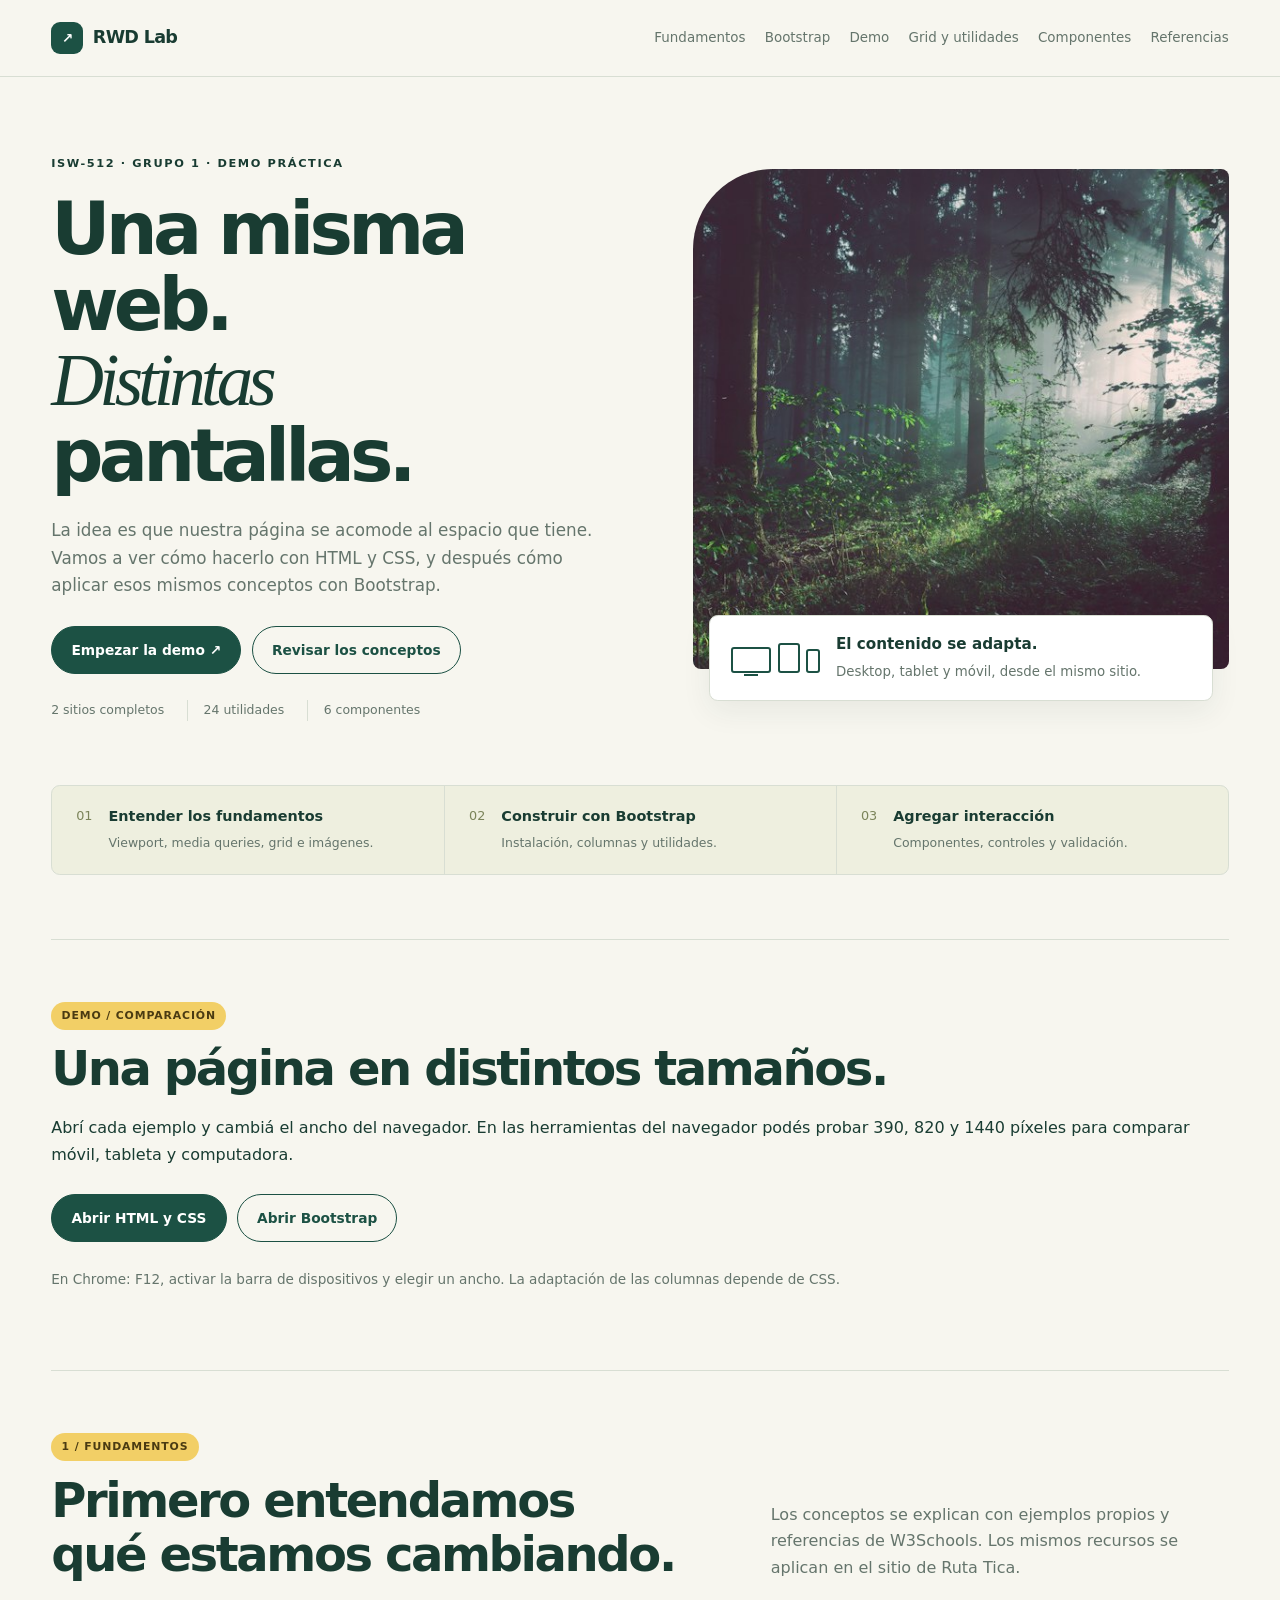
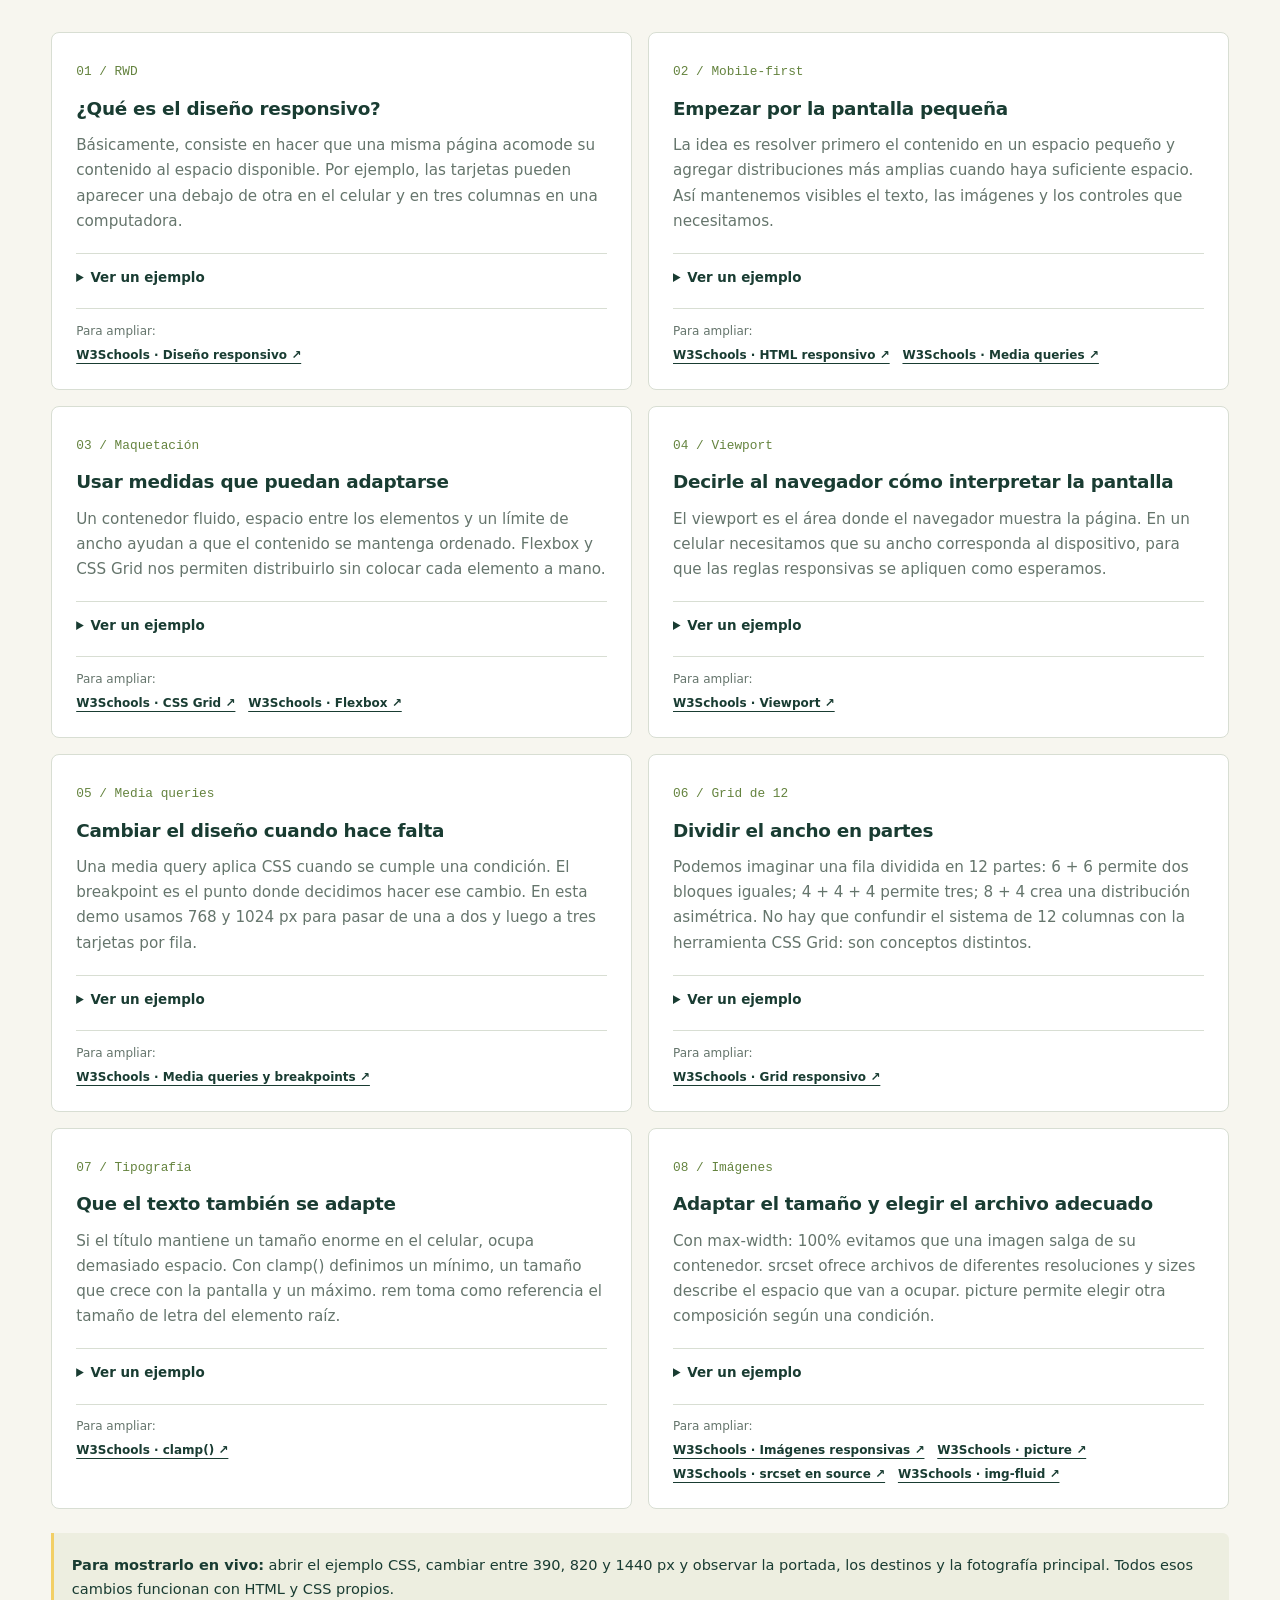
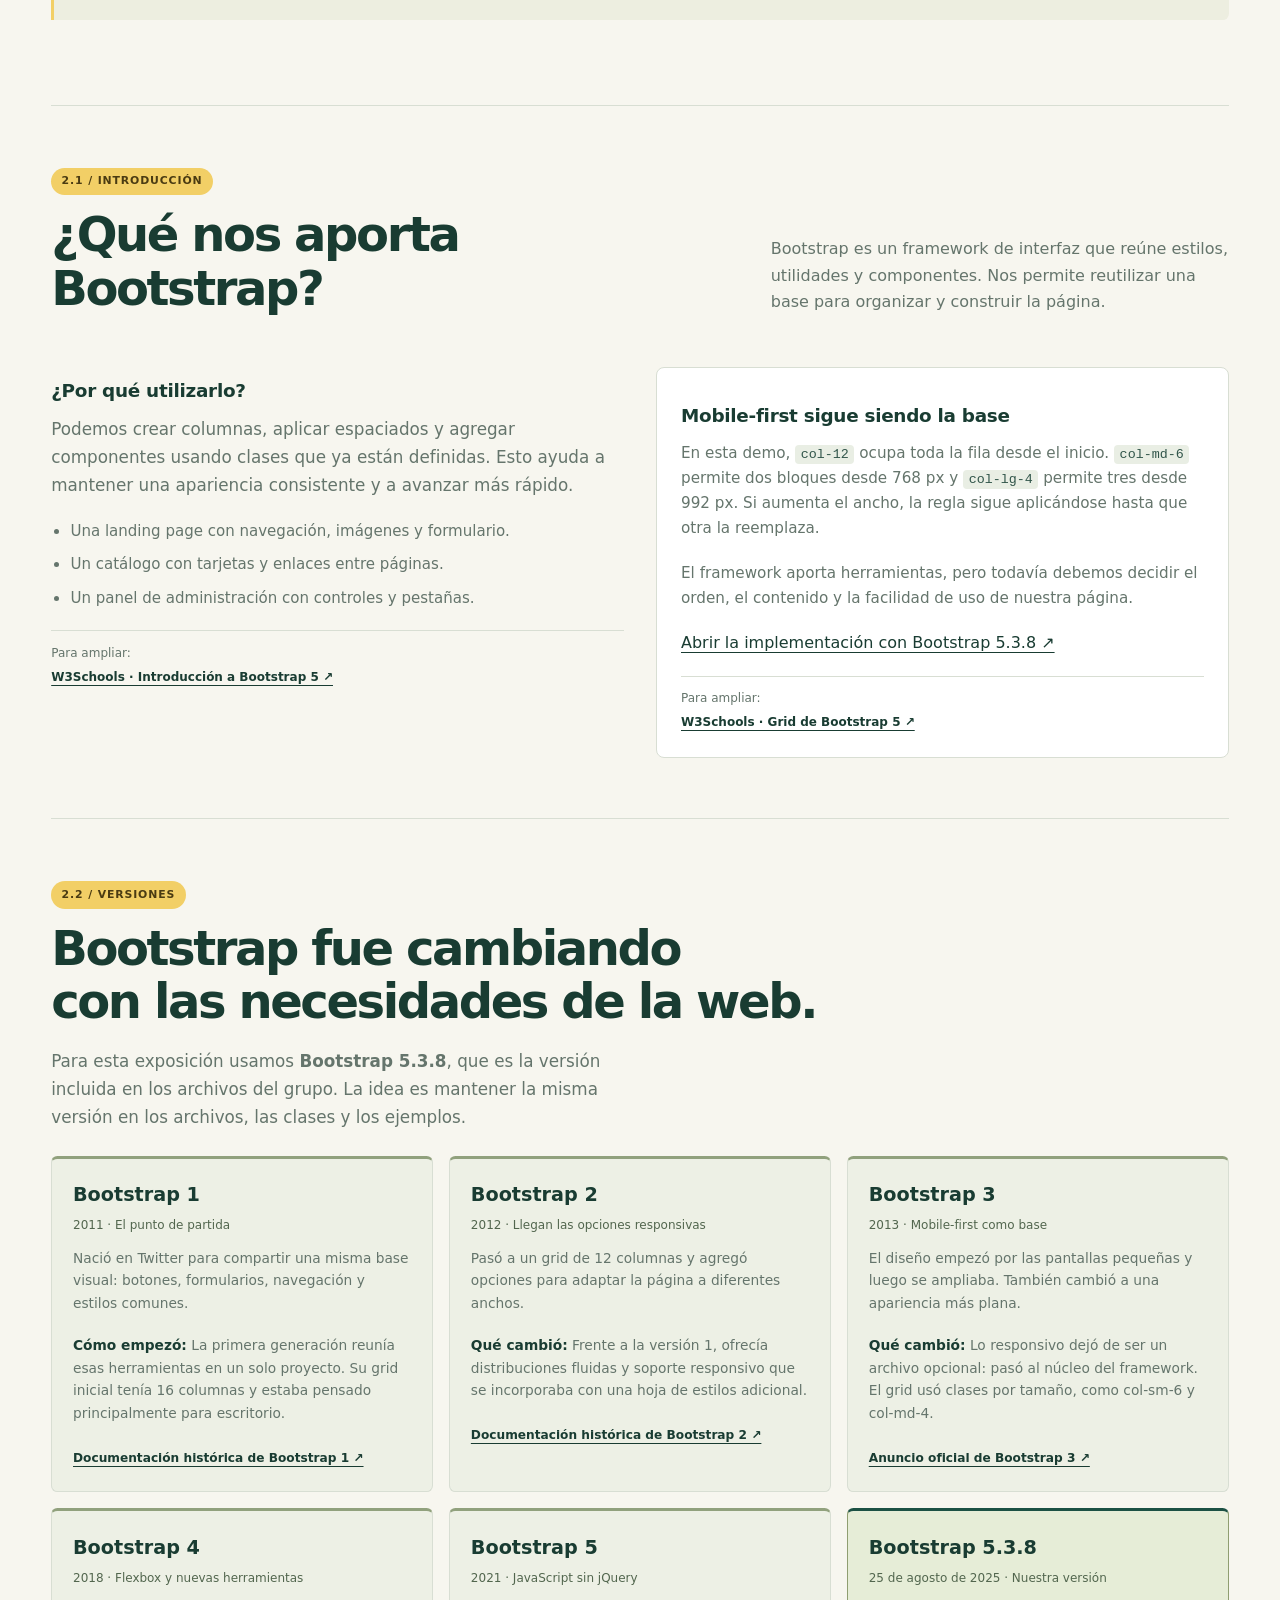
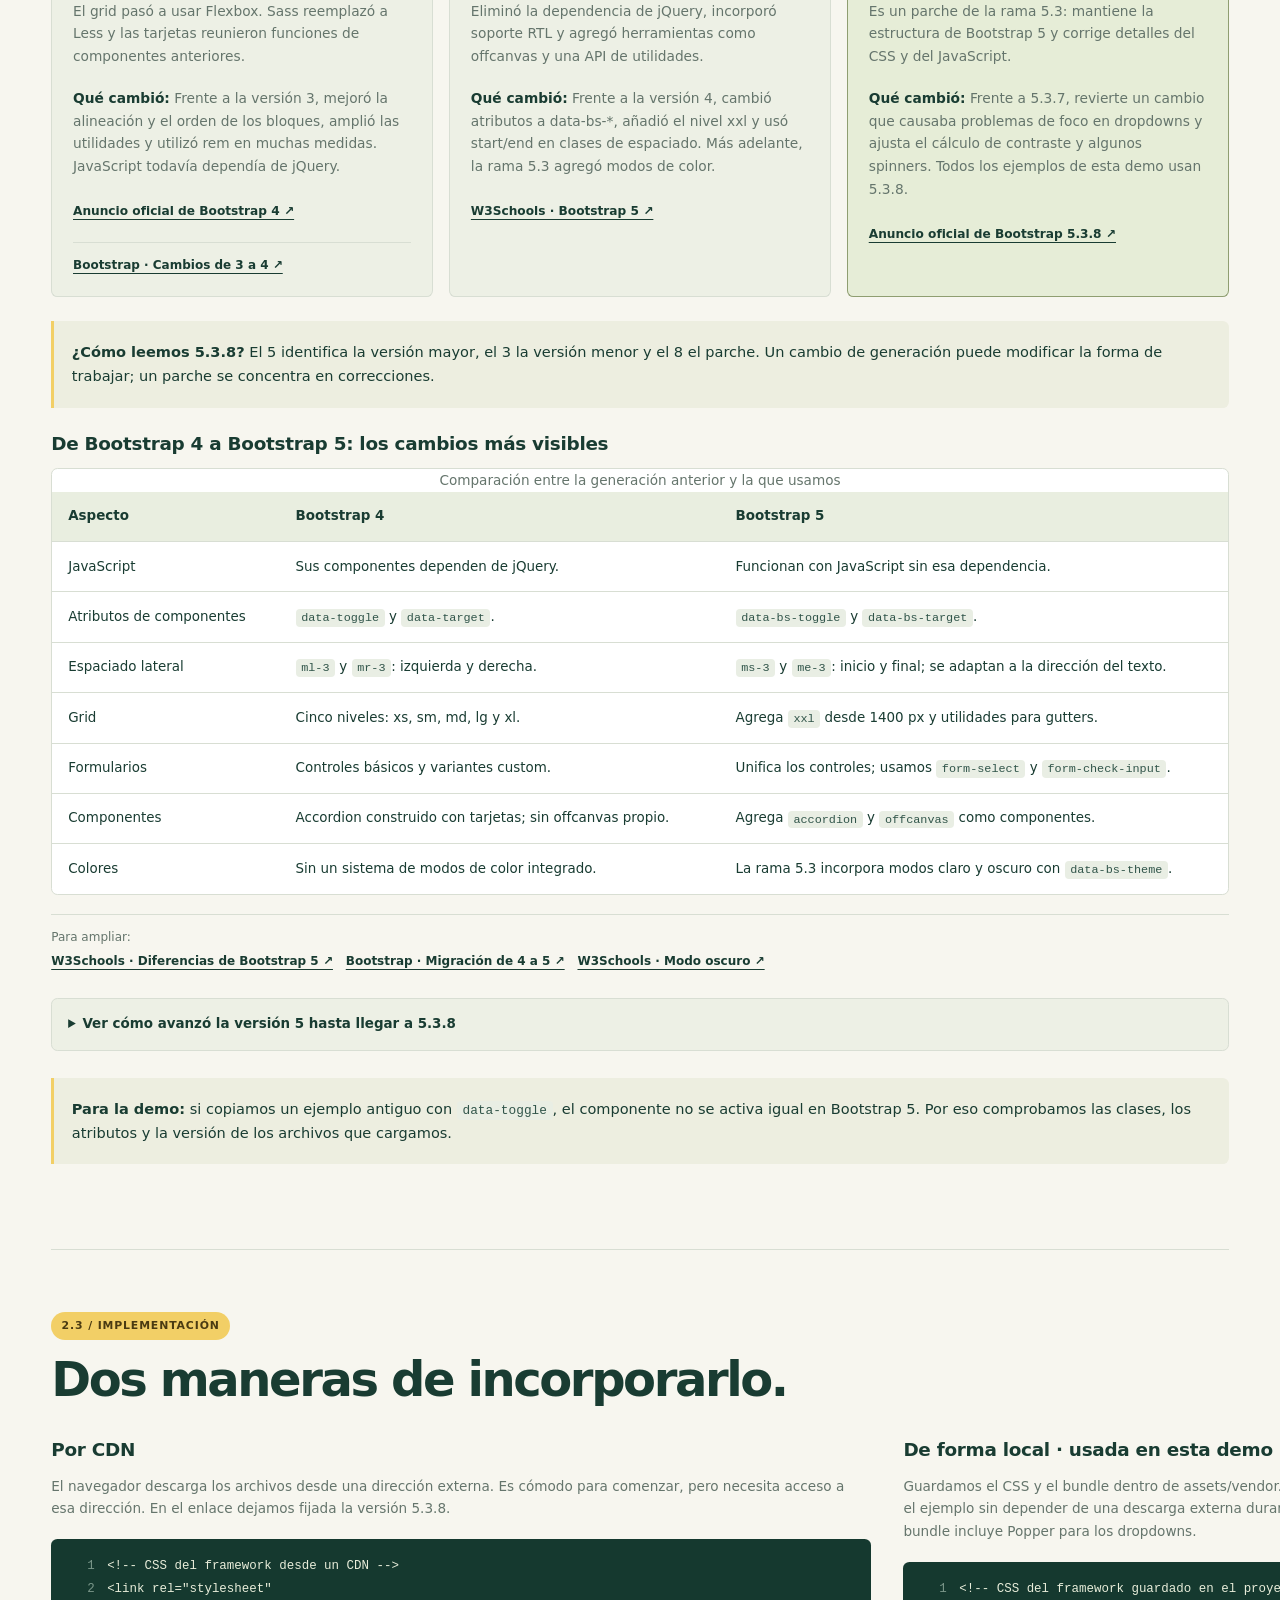
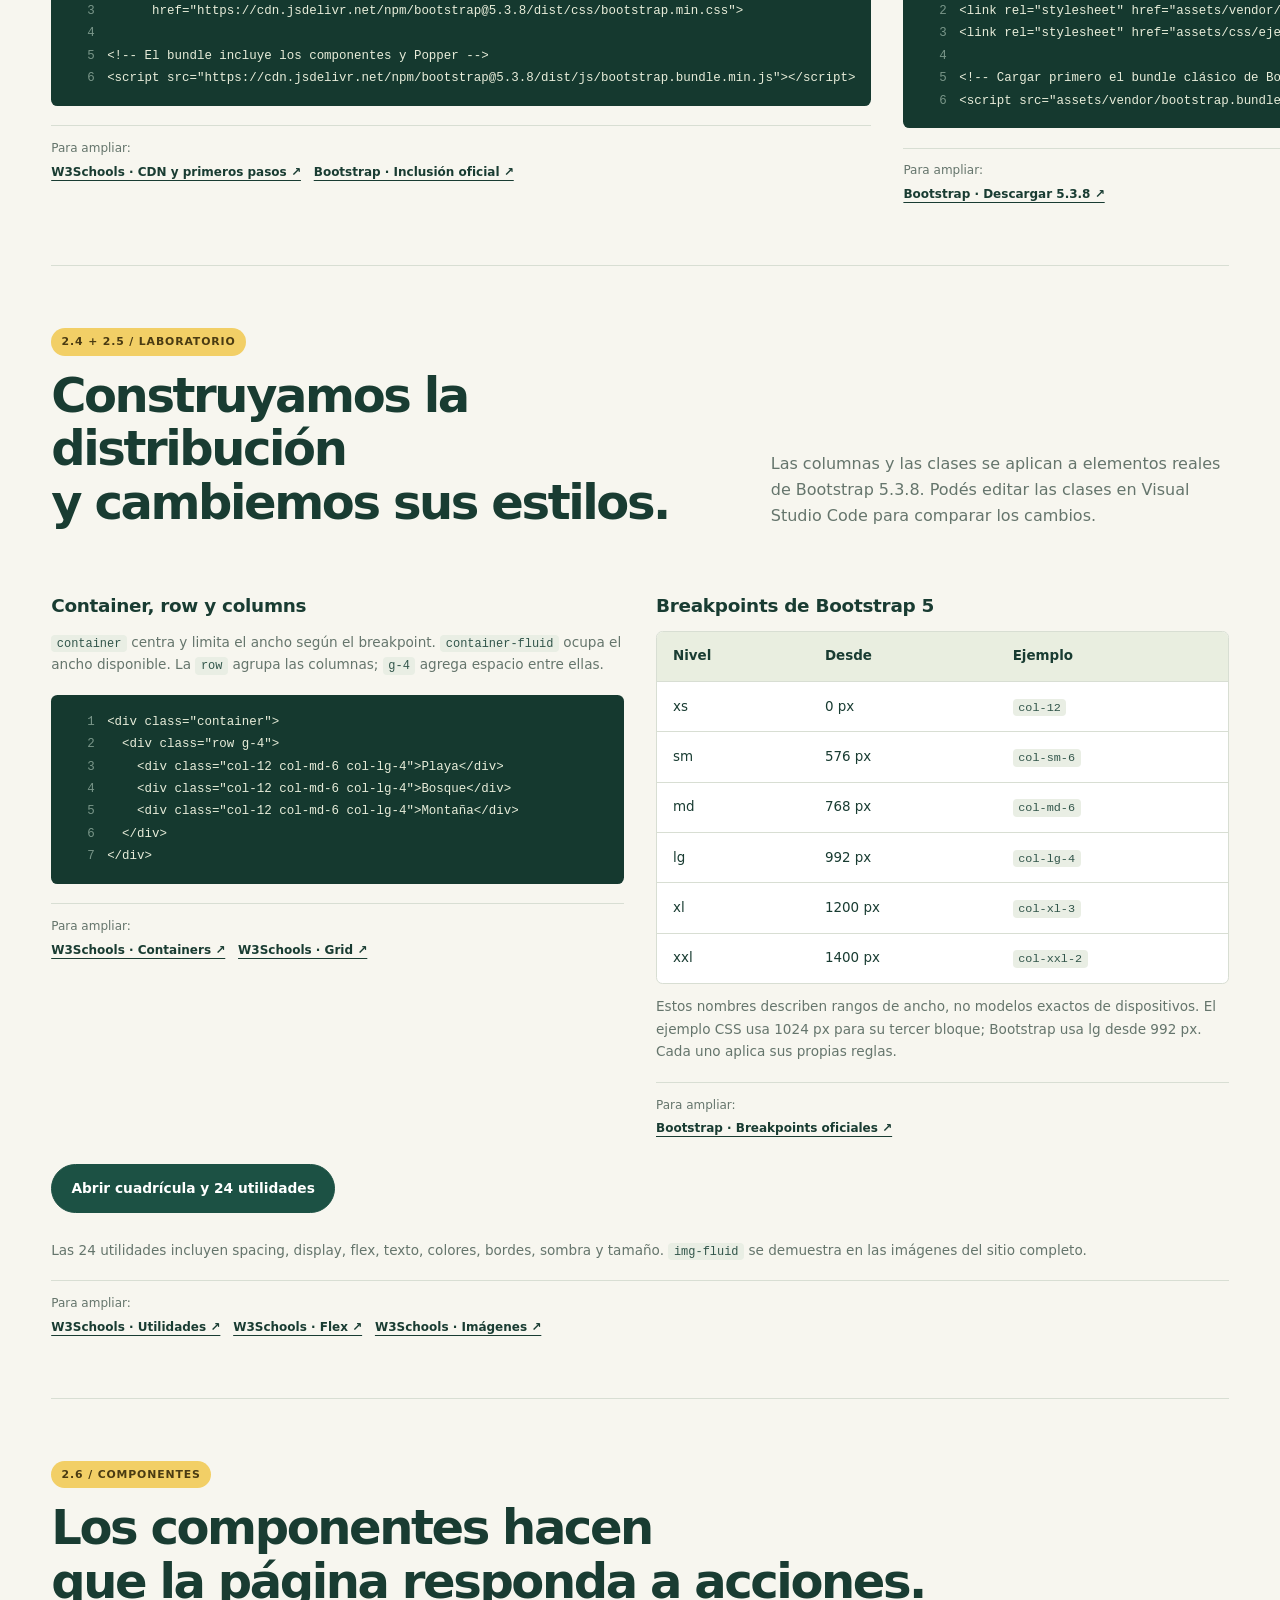
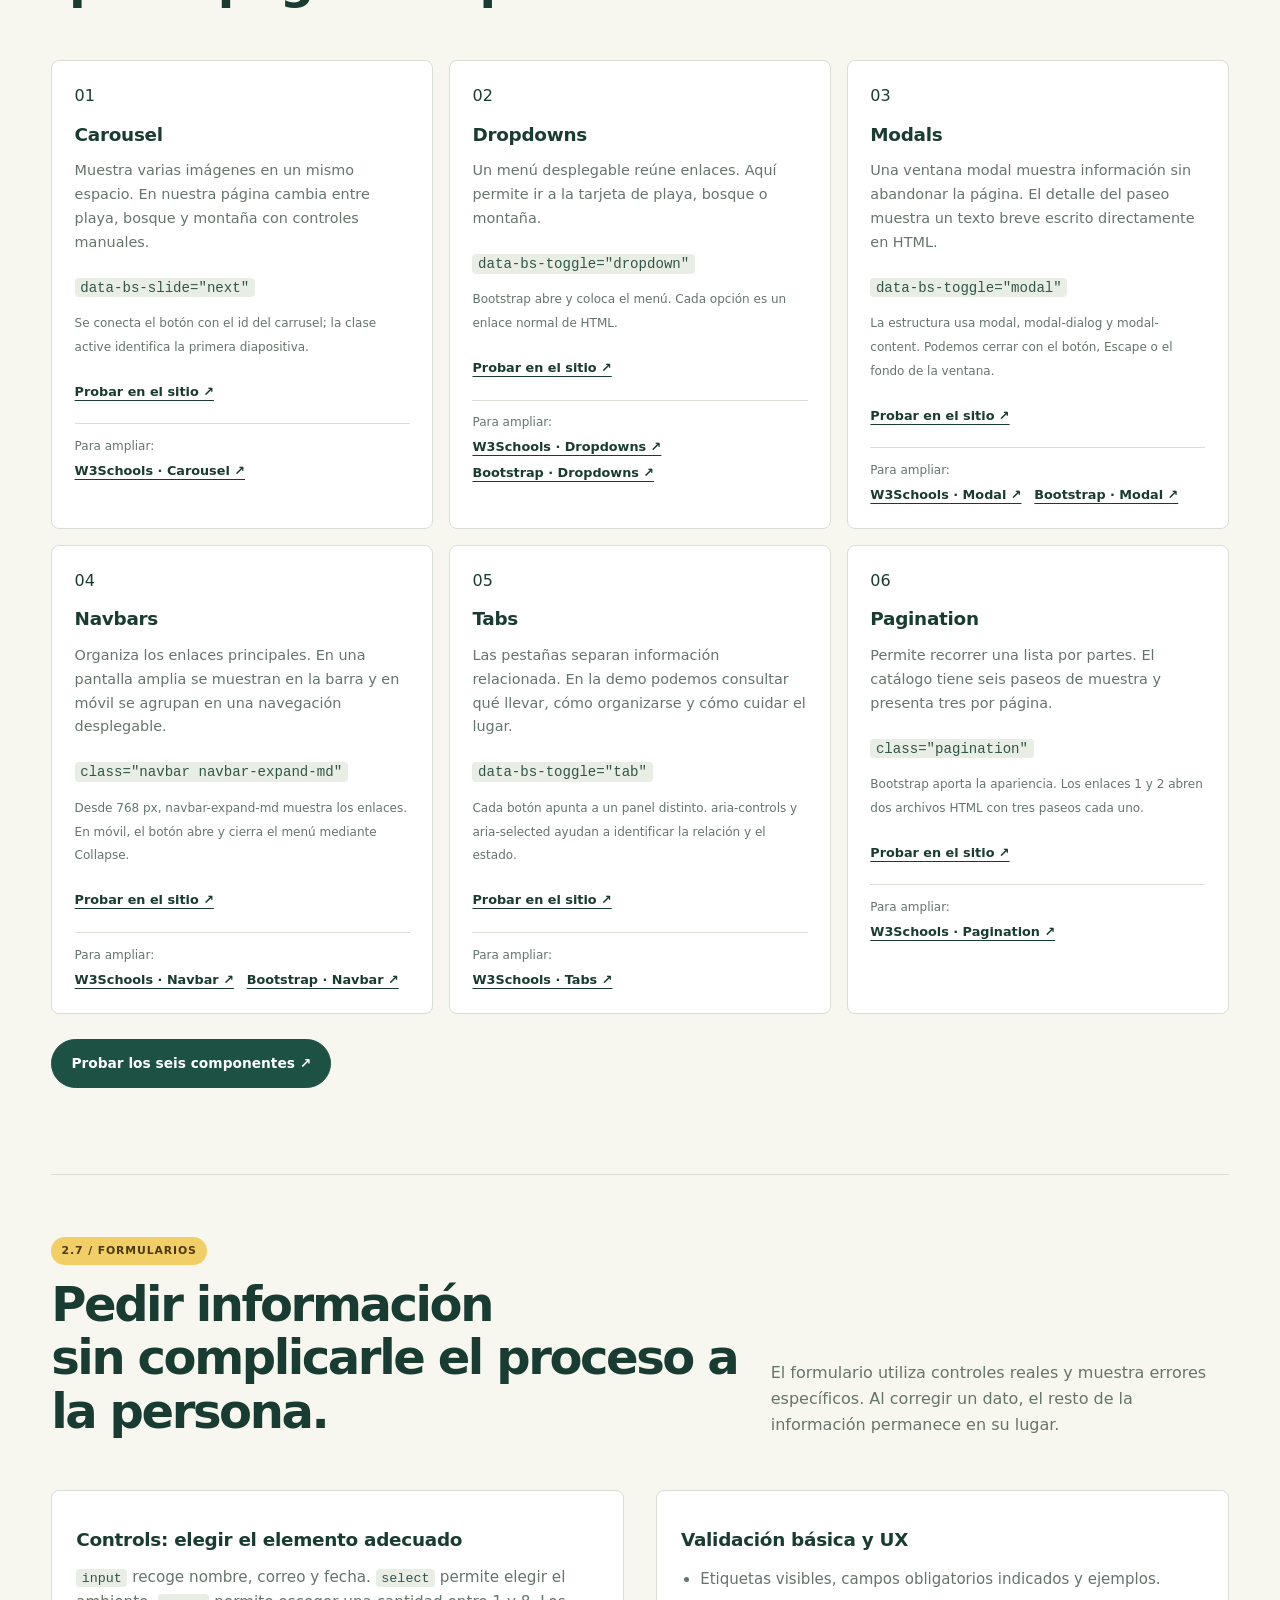
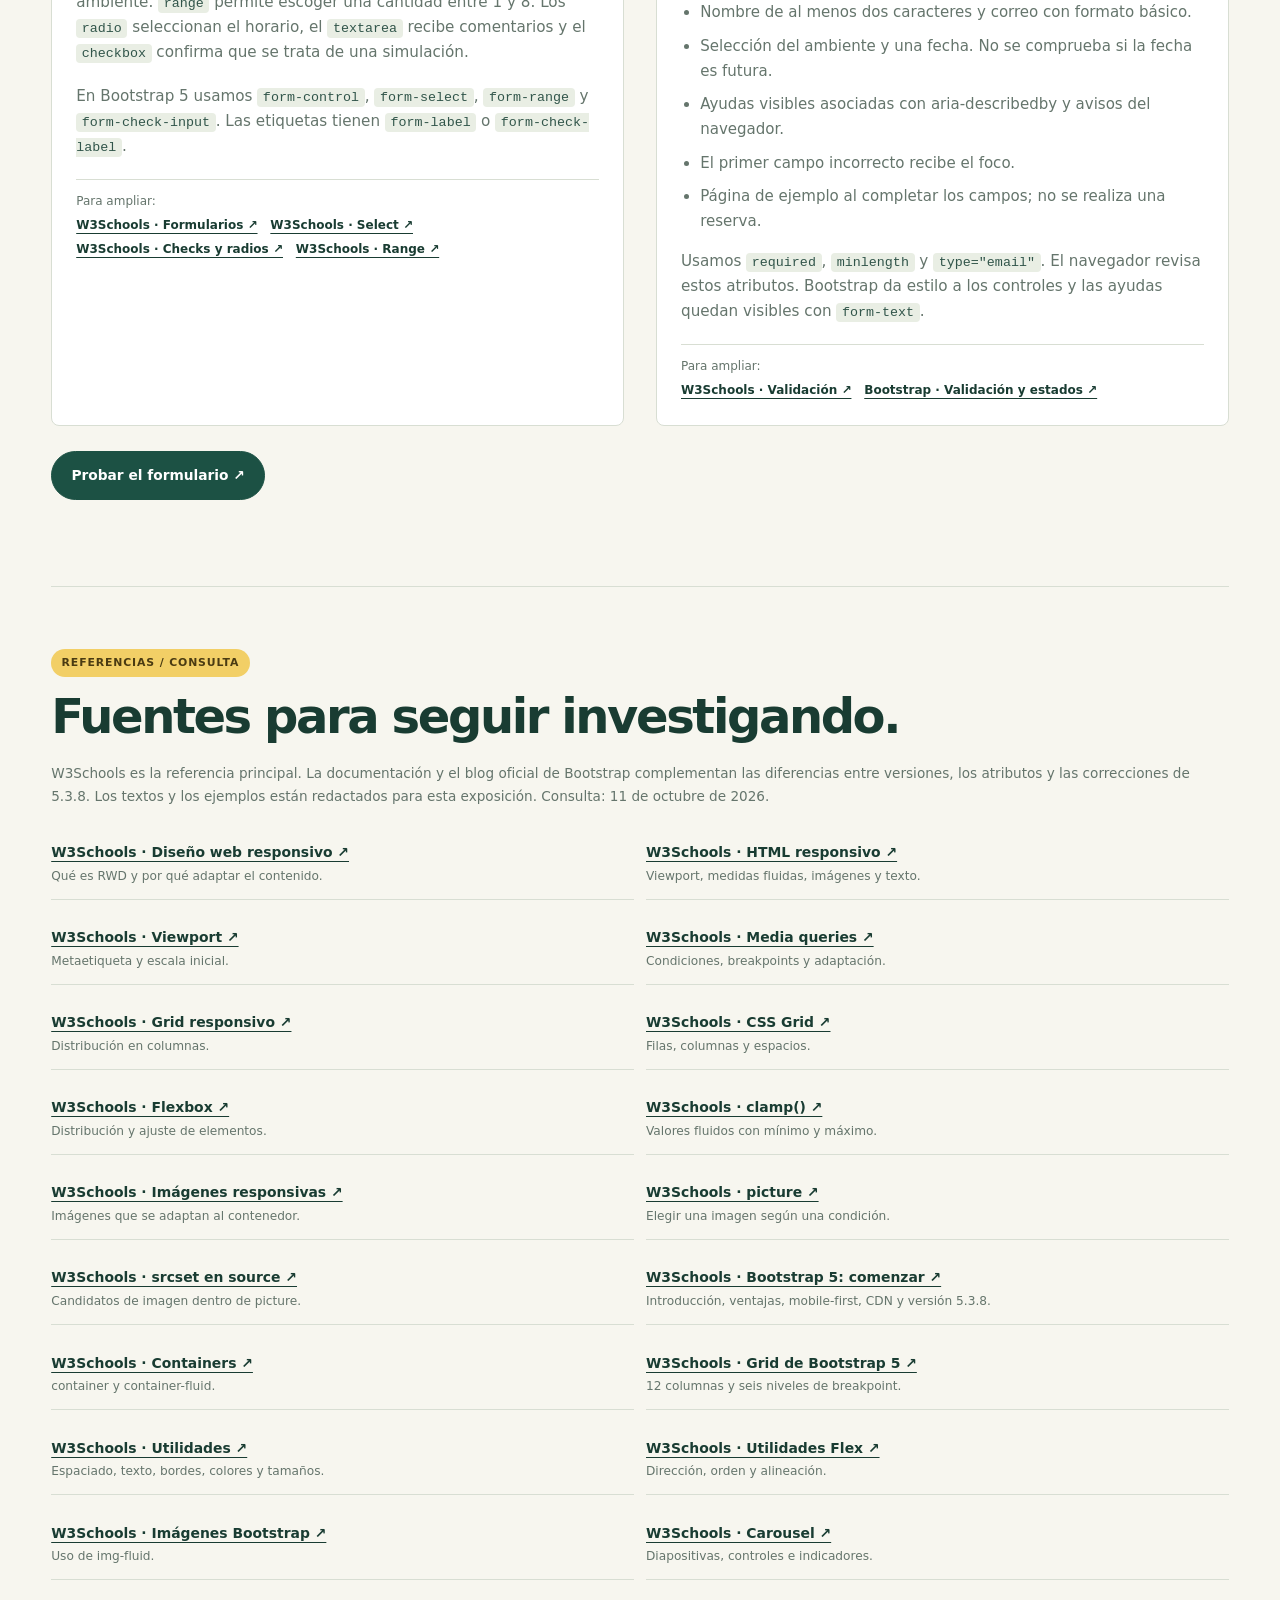
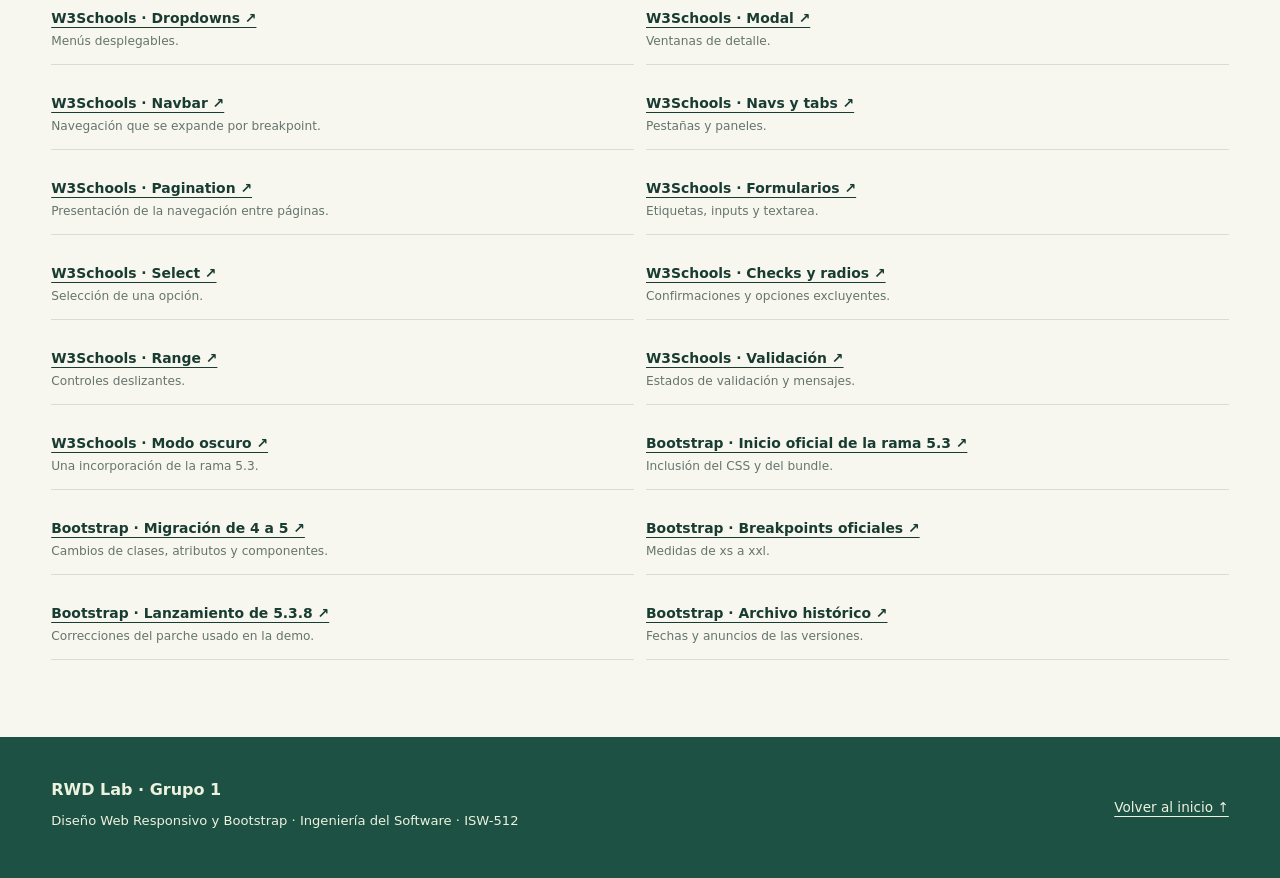
==== commit 0883ff5a: "Quitar recuadro de prueba sugerida del formulario" ====
--- a/index.html
+++ b/index.html
@@ -23,7 +23,7 @@
 <section class="seccion" id="implementacion"><span class="numero">2.3 / IMPLEMENTACIÓN</span><h2>Dos maneras de incorporarlo.</h2><div class="split"><article><h3>Por CDN</h3><p class="nota">El navegador descarga los archivos desde una dirección externa. Es cómodo para comenzar, pero necesita acceso a esa dirección. En el enlace dejamos fijada la versión 5.3.8.</p><pre><code><span class="linea">&lt;!-- CSS del framework desde un CDN --&gt;</span><span class="linea">&lt;link rel=&quot;stylesheet&quot;</span><span class="linea">      href=&quot;https://cdn.jsdelivr.net/npm/bootstrap@5.3.8/dist/css/bootstrap.min.css&quot;&gt;</span><span class="linea"></span><span class="linea">&lt;!-- El bundle incluye los componentes y Popper --&gt;</span><span class="linea">&lt;script src=&quot;https://cdn.jsdelivr.net/npm/bootstrap@5.3.8/dist/js/bootstrap.bundle.min.js&quot;&gt;&lt;/script&gt;</span></code></pre><div class="referencia-tema"><span>Para ampliar:</span> <a href="https://www.w3schools.com/bootstrap5/bootstrap_get_started.php" target="_blank" rel="noopener">W3Schools · CDN y primeros pasos ↗</a><a href="https://getbootstrap.com/docs/5.3/getting-started/introduction/" target="_blank" rel="noopener">Bootstrap · Inclusión oficial ↗</a></div></article><article><h3>De forma local · usada en esta demo</h3><p class="nota">Guardamos el CSS y el bundle dentro de assets/vendor. Así podemos mostrar el ejemplo sin depender de una descarga externa durante la exposición. El bundle incluye Popper para los dropdowns.</p><pre><code><span class="linea">&lt;!-- CSS del framework guardado en el proyecto --&gt;</span><span class="linea">&lt;link rel=&quot;stylesheet&quot; href=&quot;assets/vendor/bootstrap.min.css&quot;&gt;</span><span class="linea">&lt;link rel=&quot;stylesheet&quot; href=&quot;assets/css/ejemplo-bootstrap.css&quot;&gt;</span><span class="linea"></span><span class="linea">&lt;!-- Cargar primero el bundle clásico de Bootstrap 5.3.8 --&gt;</span><span class="linea">&lt;script src=&quot;assets/vendor/bootstrap.bundle.min.js&quot;&gt;&lt;/script&gt;</span></code></pre><div class="referencia-tema"><span>Para ampliar:</span> <a href="https://getbootstrap.com/docs/5.3/getting-started/download/" target="_blank" rel="noopener">Bootstrap · Descargar 5.3.8 ↗</a></div></article></div></section>
 <section class="seccion" id="layout"><div class="titulo-seccion"><div><span class="numero">2.4 + 2.5 / LABORATORIO</span><h2>Construyamos la distribución<br>y cambiemos sus estilos.</h2></div><p>Las columnas y las clases se aplican a elementos reales de Bootstrap 5.3.8. Podés editar las clases en Visual Studio Code para comparar los cambios.</p></div><div class="split"><div><h3>Container, row y columns</h3><p class="nota"><code>container</code> centra y limita el ancho según el breakpoint. <code>container-fluid</code> ocupa el ancho disponible. La <code>row</code> agrupa las columnas; <code>g-4</code> agrega espacio entre ellas.</p><pre><code><span class="linea">&lt;div class=&quot;container&quot;&gt;</span><span class="linea">  &lt;div class=&quot;row g-4&quot;&gt;</span><span class="linea">    &lt;div class=&quot;col-12 col-md-6 col-lg-4&quot;&gt;Playa&lt;/div&gt;</span><span class="linea">    &lt;div class=&quot;col-12 col-md-6 col-lg-4&quot;&gt;Bosque&lt;/div&gt;</span><span class="linea">    &lt;div class=&quot;col-12 col-md-6 col-lg-4&quot;&gt;Montaña&lt;/div&gt;</span><span class="linea">  &lt;/div&gt;</span><span class="linea">&lt;/div&gt;</span></code></pre><div class="referencia-tema"><span>Para ampliar:</span> <a href="https://www.w3schools.com/bootstrap5/bootstrap_containers.php" target="_blank" rel="noopener">W3Schools · Containers ↗</a><a href="https://www.w3schools.com/bootstrap5/bootstrap_grid_system.php" target="_blank" rel="noopener">W3Schools · Grid ↗</a></div></div><div><h3>Breakpoints de Bootstrap 5</h3><div class="tabla-wrap"><table><thead><tr><th>Nivel</th><th>Desde</th><th>Ejemplo</th></tr></thead><tbody><tr><td>xs</td><td>0 px</td><td><code>col-12</code></td></tr><tr><td>sm</td><td>576 px</td><td><code>col-sm-6</code></td></tr><tr><td>md</td><td>768 px</td><td><code>col-md-6</code></td></tr><tr><td>lg</td><td>992 px</td><td><code>col-lg-4</code></td></tr><tr><td>xl</td><td>1200 px</td><td><code>col-xl-3</code></td></tr><tr><td>xxl</td><td>1400 px</td><td><code>col-xxl-2</code></td></tr></tbody></table></div><p class="nota">Estos nombres describen rangos de ancho, no modelos exactos de dispositivos. El ejemplo CSS usa 1024 px para su tercer bloque; Bootstrap usa lg desde 992 px. Cada uno aplica sus propias reglas.</p><div class="referencia-tema"><span>Para ampliar:</span> <a href="https://getbootstrap.com/docs/5.3/layout/breakpoints/" target="_blank" rel="noopener">Bootstrap · Breakpoints oficiales ↗</a></div></div></div><div class="acciones"><a class="boton" href="laboratorio-bootstrap.html" target="_blank" rel="noopener">Abrir cuadrícula y 24 utilidades</a></div><p class="nota">Las 24 utilidades incluyen spacing, display, flex, texto, colores, bordes, sombra y tamaño. <code>img-fluid</code> se demuestra en las imágenes del sitio completo.</p><div class="referencia-tema"><span>Para ampliar:</span> <a href="https://www.w3schools.com/bootstrap5/bootstrap_utilities.php" target="_blank" rel="noopener">W3Schools · Utilidades ↗</a><a href="https://www.w3schools.com/bootstrap5/bootstrap_flex.php" target="_blank" rel="noopener">W3Schools · Flex ↗</a><a href="https://www.w3schools.com/bootstrap5/bootstrap_images.php" target="_blank" rel="noopener">W3Schools · Imágenes ↗</a></div></section>
 <section class="seccion" id="componentes"><div class="titulo-seccion"><div><span class="numero">2.6 / COMPONENTES</span><h2>Los componentes hacen<br>que la página responda a acciones.</h2></div></div><div class="componentes"><article class="componente"><span class="codigo-mini">01</span><h3>Carousel</h3><p>Muestra varias imágenes en un mismo espacio. En nuestra página cambia entre playa, bosque y montaña con controles manuales.</p><code>data-bs-slide=&quot;next&quot;</code><p><small>Se conecta el botón con el id del carrusel; la clase active identifica la primera diapositiva.</small></p><a href="ejemplo-bootstrap.html#paisajes" target="_blank" rel="noopener">Probar en el sitio ↗</a><div class="referencia-tema"><span>Para ampliar:</span> <a href="https://www.w3schools.com/bootstrap5/bootstrap_carousel.php" target="_blank" rel="noopener">W3Schools · Carousel ↗</a></div></article><article class="componente"><span class="codigo-mini">02</span><h3>Dropdowns</h3><p>Un menú desplegable reúne enlaces. Aquí permite ir a la tarjeta de playa, bosque o montaña.</p><code>data-bs-toggle=&quot;dropdown&quot;</code><p><small>Bootstrap abre y coloca el menú. Cada opción es un enlace normal de HTML.</small></p><a href="ejemplo-bootstrap.html#destinos" target="_blank" rel="noopener">Probar en el sitio ↗</a><div class="referencia-tema"><span>Para ampliar:</span> <a href="https://www.w3schools.com/bootstrap5/bootstrap_dropdowns.php" target="_blank" rel="noopener">W3Schools · Dropdowns ↗</a><a href="https://getbootstrap.com/docs/5.3/components/dropdowns/" target="_blank" rel="noopener">Bootstrap · Dropdowns ↗</a></div></article><article class="componente"><span class="codigo-mini">03</span><h3>Modals</h3><p>Una ventana modal muestra información sin abandonar la página. El detalle del paseo muestra un texto breve escrito directamente en HTML.</p><code>data-bs-toggle=&quot;modal&quot;</code><p><small>La estructura usa modal, modal-dialog y modal-content. Podemos cerrar con el botón, Escape o el fondo de la ventana.</small></p><a href="ejemplo-bootstrap.html#destinos" target="_blank" rel="noopener">Probar en el sitio ↗</a><div class="referencia-tema"><span>Para ampliar:</span> <a href="https://www.w3schools.com/bootstrap5/bootstrap_modal.php" target="_blank" rel="noopener">W3Schools · Modal ↗</a><a href="https://getbootstrap.com/docs/5.3/components/modal/" target="_blank" rel="noopener">Bootstrap · Modal ↗</a></div></article><article class="componente"><span class="codigo-mini">04</span><h3>Navbars</h3><p>Organiza los enlaces principales. En una pantalla amplia se muestran en la barra y en móvil se agrupan en una navegación desplegable.</p><code>class=&quot;navbar navbar-expand-md&quot;</code><p><small>Desde 768 px, navbar-expand-md muestra los enlaces. En móvil, el botón abre y cierra el menú mediante Collapse.</small></p><a href="ejemplo-bootstrap.html#contenido" target="_blank" rel="noopener">Probar en el sitio ↗</a><div class="referencia-tema"><span>Para ampliar:</span> <a href="https://www.w3schools.com/bootstrap5/bootstrap_navbar.php" target="_blank" rel="noopener">W3Schools · Navbar ↗</a><a href="https://getbootstrap.com/docs/5.3/components/navbar/" target="_blank" rel="noopener">Bootstrap · Navbar ↗</a></div></article><article class="componente"><span class="codigo-mini">05</span><h3>Tabs</h3><p>Las pestañas separan información relacionada. En la demo podemos consultar qué llevar, cómo organizarse y cómo cuidar el lugar.</p><code>data-bs-toggle=&quot;tab&quot;</code><p><small>Cada botón apunta a un panel distinto. aria-controls y aria-selected ayudan a identificar la relación y el estado.</small></p><a href="ejemplo-bootstrap.html#preparacion" target="_blank" rel="noopener">Probar en el sitio ↗</a><div class="referencia-tema"><span>Para ampliar:</span> <a href="https://www.w3schools.com/bootstrap5/bootstrap_navs.php" target="_blank" rel="noopener">W3Schools · Tabs ↗</a></div></article><article class="componente"><span class="codigo-mini">06</span><h3>Pagination</h3><p>Permite recorrer una lista por partes. El catálogo tiene seis paseos de muestra y presenta tres por página.</p><code>class=&quot;pagination&quot;</code><p><small>Bootstrap aporta la apariencia. Los enlaces 1 y 2 abren dos archivos HTML con tres paseos cada uno.</small></p><a href="ejemplo-bootstrap.html#destinos" target="_blank" rel="noopener">Probar en el sitio ↗</a><div class="referencia-tema"><span>Para ampliar:</span> <a href="https://www.w3schools.com/bootstrap5/bootstrap_pagination.php" target="_blank" rel="noopener">W3Schools · Pagination ↗</a></div></article></div><div class="acciones"><a class="boton" href="ejemplo-bootstrap.html" target="_blank" rel="noopener">Probar los seis componentes ↗</a></div></section>
-<section class="seccion" id="formularios"><div class="titulo-seccion"><div><span class="numero">2.7 / FORMULARIOS</span><h2>Pedir información<br>sin complicarle el proceso a la persona.</h2></div><p>El formulario utiliza controles reales y muestra errores específicos. Al corregir un dato, el resto de la información permanece en su lugar.</p></div><div class="split"><article class="concepto"><h3>Controls: elegir el elemento adecuado</h3><p><code>input</code> recoge nombre, correo y fecha. <code>select</code> permite elegir el ambiente. <code>range</code> permite escoger una cantidad entre 1 y 8. Los <code>radio</code> seleccionan el horario, el <code>textarea</code> recibe comentarios y el <code>checkbox</code> confirma que se trata de una simulación.</p><p>En Bootstrap 5 usamos <code>form-control</code>, <code>form-select</code>, <code>form-range</code> y <code>form-check-input</code>. Las etiquetas tienen <code>form-label</code> o <code>form-check-label</code>.</p><div class="referencia-tema"><span>Para ampliar:</span> <a href="https://www.w3schools.com/bootstrap5/bootstrap_forms.php" target="_blank" rel="noopener">W3Schools · Formularios ↗</a><a href="https://www.w3schools.com/bootstrap5/bootstrap_form_select.php" target="_blank" rel="noopener">W3Schools · Select ↗</a><a href="https://www.w3schools.com/bootstrap5/bootstrap_form_check_radio.php" target="_blank" rel="noopener">W3Schools · Checks y radios ↗</a><a href="https://www.w3schools.com/bootstrap5/bootstrap_form_range.php" target="_blank" rel="noopener">W3Schools · Range ↗</a></div></article><article class="concepto"><h3>Validación básica y UX</h3><ul class="lista"><li>Etiquetas visibles, campos obligatorios indicados y ejemplos.</li><li>Nombre de al menos dos caracteres y correo con formato básico.</li><li>Selección del ambiente y una fecha. No se comprueba si la fecha es futura.</li><li>Ayudas visibles asociadas con aria-describedby y avisos del navegador.</li><li>El primer campo incorrecto recibe el foco.</li><li>Página de ejemplo al completar los campos; no se realiza una reserva.</li></ul><p>Usamos <code>required</code>, <code>minlength</code> y <code>type="email"</code>. El navegador revisa estos atributos. Bootstrap da estilo a los controles y las ayudas quedan visibles con <code>form-text</code>.</p><div class="referencia-tema"><span>Para ampliar:</span> <a href="https://www.w3schools.com/bootstrap5/bootstrap_form_validation.php" target="_blank" rel="noopener">W3Schools · Validación ↗</a><a href="https://getbootstrap.com/docs/5.3/forms/validation/" target="_blank" rel="noopener">Bootstrap · Validación y estados ↗</a></div></article></div><div class="apunte"><p><strong>Prueba sugerida:</strong> intentar continuar con el formulario vacío; agregar un correo incompleto; corregir los datos; seleccionar una fecha válida y observar el mensaje final. En una aplicación real, el servidor también tendría que validar los datos.</p></div><div class="acciones"><a class="boton" href="ejemplo-bootstrap.html#solicitud" target="_blank" rel="noopener">Probar el formulario ↗</a></div></section>
+<section class="seccion" id="formularios"><div class="titulo-seccion"><div><span class="numero">2.7 / FORMULARIOS</span><h2>Pedir información<br>sin complicarle el proceso a la persona.</h2></div><p>El formulario utiliza controles reales y muestra errores específicos. Al corregir un dato, el resto de la información permanece en su lugar.</p></div><div class="split"><article class="concepto"><h3>Controls: elegir el elemento adecuado</h3><p><code>input</code> recoge nombre, correo y fecha. <code>select</code> permite elegir el ambiente. <code>range</code> permite escoger una cantidad entre 1 y 8. Los <code>radio</code> seleccionan el horario, el <code>textarea</code> recibe comentarios y el <code>checkbox</code> confirma que se trata de una simulación.</p><p>En Bootstrap 5 usamos <code>form-control</code>, <code>form-select</code>, <code>form-range</code> y <code>form-check-input</code>. Las etiquetas tienen <code>form-label</code> o <code>form-check-label</code>.</p><div class="referencia-tema"><span>Para ampliar:</span> <a href="https://www.w3schools.com/bootstrap5/bootstrap_forms.php" target="_blank" rel="noopener">W3Schools · Formularios ↗</a><a href="https://www.w3schools.com/bootstrap5/bootstrap_form_select.php" target="_blank" rel="noopener">W3Schools · Select ↗</a><a href="https://www.w3schools.com/bootstrap5/bootstrap_form_check_radio.php" target="_blank" rel="noopener">W3Schools · Checks y radios ↗</a><a href="https://www.w3schools.com/bootstrap5/bootstrap_form_range.php" target="_blank" rel="noopener">W3Schools · Range ↗</a></div></article><article class="concepto"><h3>Validación básica y UX</h3><ul class="lista"><li>Etiquetas visibles, campos obligatorios indicados y ejemplos.</li><li>Nombre de al menos dos caracteres y correo con formato básico.</li><li>Selección del ambiente y una fecha. No se comprueba si la fecha es futura.</li><li>Ayudas visibles asociadas con aria-describedby y avisos del navegador.</li><li>El primer campo incorrecto recibe el foco.</li><li>Página de ejemplo al completar los campos; no se realiza una reserva.</li></ul><p>Usamos <code>required</code>, <code>minlength</code> y <code>type="email"</code>. El navegador revisa estos atributos. Bootstrap da estilo a los controles y las ayudas quedan visibles con <code>form-text</code>.</p><div class="referencia-tema"><span>Para ampliar:</span> <a href="https://www.w3schools.com/bootstrap5/bootstrap_form_validation.php" target="_blank" rel="noopener">W3Schools · Validación ↗</a><a href="https://getbootstrap.com/docs/5.3/forms/validation/" target="_blank" rel="noopener">Bootstrap · Validación y estados ↗</a></div></article></div><div class="acciones"><a class="boton" href="ejemplo-bootstrap.html#solicitud" target="_blank" rel="noopener">Probar el formulario ↗</a></div></section>
 
 <section class="seccion" id="referencias"><span class="numero">REFERENCIAS / CONSULTA</span><h2>Fuentes para seguir investigando.</h2><p class="nota">W3Schools es la referencia principal. La documentación y el blog oficial de Bootstrap complementan las diferencias entre versiones, los atributos y las correcciones de 5.3.8. Los textos y los ejemplos están redactados para esta exposición. Consulta: 11 de octubre de 2026.</p><ul class="sources"><li><a href="https://www.w3schools.com/css/css_rwd_intro.asp" target="_blank" rel="noopener">W3Schools · Diseño web responsivo ↗</a><small>Qué es RWD y por qué adaptar el contenido.</small></li><li><a href="https://www.w3schools.com/html/html_responsive.asp" target="_blank" rel="noopener">W3Schools · HTML responsivo ↗</a><small>Viewport, medidas fluidas, imágenes y texto.</small></li><li><a href="https://www.w3schools.com/css/css_rwd_viewport.asp" target="_blank" rel="noopener">W3Schools · Viewport ↗</a><small>Metaetiqueta y escala inicial.</small></li><li><a href="https://www.w3schools.com/css/css_rwd_mediaqueries.asp" target="_blank" rel="noopener">W3Schools · Media queries ↗</a><small>Condiciones, breakpoints y adaptación.</small></li><li><a href="https://www.w3schools.com/css/css_rwd_grid.asp" target="_blank" rel="noopener">W3Schools · Grid responsivo ↗</a><small>Distribución en columnas.</small></li><li><a href="https://www.w3schools.com/css/css_grid.asp" target="_blank" rel="noopener">W3Schools · CSS Grid ↗</a><small>Filas, columnas y espacios.</small></li><li><a href="https://www.w3schools.com/css/css3_flexbox.asp" target="_blank" rel="noopener">W3Schools · Flexbox ↗</a><small>Distribución y ajuste de elementos.</small></li><li><a href="https://www.w3schools.com/cssref/func_clamp.php" target="_blank" rel="noopener">W3Schools · clamp() ↗</a><small>Valores fluidos con mínimo y máximo.</small></li><li><a href="https://www.w3schools.com/css/css_rwd_images.asp" target="_blank" rel="noopener">W3Schools · Imágenes responsivas ↗</a><small>Imágenes que se adaptan al contenedor.</small></li><li><a href="https://www.w3schools.com/tags/tag_picture.asp" target="_blank" rel="noopener">W3Schools · picture ↗</a><small>Elegir una imagen según una condición.</small></li><li><a href="https://www.w3schools.com/tags/att_source_srcset.asp" target="_blank" rel="noopener">W3Schools · srcset en source ↗</a><small>Candidatos de imagen dentro de picture.</small></li><li><a href="https://www.w3schools.com/bootstrap5/bootstrap_get_started.php" target="_blank" rel="noopener">W3Schools · Bootstrap 5: comenzar ↗</a><small>Introducción, ventajas, mobile-first, CDN y versión 5.3.8.</small></li><li><a href="https://www.w3schools.com/bootstrap5/bootstrap_containers.php" target="_blank" rel="noopener">W3Schools · Containers ↗</a><small>container y container-fluid.</small></li><li><a href="https://www.w3schools.com/bootstrap5/bootstrap_grid_system.php" target="_blank" rel="noopener">W3Schools · Grid de Bootstrap 5 ↗</a><small>12 columnas y seis niveles de breakpoint.</small></li><li><a href="https://www.w3schools.com/bootstrap5/bootstrap_utilities.php" target="_blank" rel="noopener">W3Schools · Utilidades ↗</a><small>Espaciado, texto, bordes, colores y tamaños.</small></li><li><a href="https://www.w3schools.com/bootstrap5/bootstrap_flex.php" target="_blank" rel="noopener">W3Schools · Utilidades Flex ↗</a><small>Dirección, orden y alineación.</small></li><li><a href="https://www.w3schools.com/bootstrap5/bootstrap_images.php" target="_blank" rel="noopener">W3Schools · Imágenes Bootstrap ↗</a><small>Uso de img-fluid.</small></li><li><a href="https://www.w3schools.com/bootstrap5/bootstrap_carousel.php" target="_blank" rel="noopener">W3Schools · Carousel ↗</a><small>Diapositivas, controles e indicadores.</small></li><li><a href="https://www.w3schools.com/bootstrap5/bootstrap_dropdowns.php" target="_blank" rel="noopener">W3Schools · Dropdowns ↗</a><small>Menús desplegables.</small></li><li><a href="https://www.w3schools.com/bootstrap5/bootstrap_modal.php" target="_blank" rel="noopener">W3Schools · Modal ↗</a><small>Ventanas de detalle.</small></li><li><a href="https://www.w3schools.com/bootstrap5/bootstrap_navbar.php" target="_blank" rel="noopener">W3Schools · Navbar ↗</a><small>Navegación que se expande por breakpoint.</small></li><li><a href="https://www.w3schools.com/bootstrap5/bootstrap_navs.php" target="_blank" rel="noopener">W3Schools · Navs y tabs ↗</a><small>Pestañas y paneles.</small></li><li><a href="https://www.w3schools.com/bootstrap5/bootstrap_pagination.php" target="_blank" rel="noopener">W3Schools · Pagination ↗</a><small>Presentación de la navegación entre páginas.</small></li><li><a href="https://www.w3schools.com/bootstrap5/bootstrap_forms.php" target="_blank" rel="noopener">W3Schools · Formularios ↗</a><small>Etiquetas, inputs y textarea.</small></li><li><a href="https://www.w3schools.com/bootstrap5/bootstrap_form_select.php" target="_blank" rel="noopener">W3Schools · Select ↗</a><small>Selección de una opción.</small></li><li><a href="https://www.w3schools.com/bootstrap5/bootstrap_form_check_radio.php" target="_blank" rel="noopener">W3Schools · Checks y radios ↗</a><small>Confirmaciones y opciones excluyentes.</small></li><li><a href="https://www.w3schools.com/bootstrap5/bootstrap_form_range.php" target="_blank" rel="noopener">W3Schools · Range ↗</a><small>Controles deslizantes.</small></li><li><a href="https://www.w3schools.com/bootstrap5/bootstrap_form_validation.php" target="_blank" rel="noopener">W3Schools · Validación ↗</a><small>Estados de validación y mensajes.</small></li><li><a href="https://www.w3schools.com/bootstrap5/bootstrap_dark_mode.php" target="_blank" rel="noopener">W3Schools · Modo oscuro ↗</a><small>Una incorporación de la rama 5.3.</small></li><li><a href="https://getbootstrap.com/docs/5.3/getting-started/introduction/" target="_blank" rel="noopener">Bootstrap · Inicio oficial de la rama 5.3 ↗</a><small>Inclusión del CSS y del bundle.</small></li><li><a href="https://getbootstrap.com/docs/5.3/migration/" target="_blank" rel="noopener">Bootstrap · Migración de 4 a 5 ↗</a><small>Cambios de clases, atributos y componentes.</small></li><li><a href="https://getbootstrap.com/docs/5.3/layout/breakpoints/" target="_blank" rel="noopener">Bootstrap · Breakpoints oficiales ↗</a><small>Medidas de xs a xxl.</small></li><li><a href="https://blog.getbootstrap.com/2025/08/25/bootstrap-5-3-8/" target="_blank" rel="noopener">Bootstrap · Lanzamiento de 5.3.8 ↗</a><small>Correcciones del parche usado en la demo.</small></li><li><a href="https://blog.getbootstrap.com/archive/" target="_blank" rel="noopener">Bootstrap · Archivo histórico ↗</a><small>Fechas y anuncios de las versiones.</small></li></ul></section>
 </main><footer class="pie"><div class="contenedor"><div><strong>RWD Lab · Grupo 1</strong><p>Diseño Web Responsivo y Bootstrap · Ingeniería del Software · ISW-512</p></div><a href="#contenido">Volver al inicio ↑</a></div></footer></body></html>
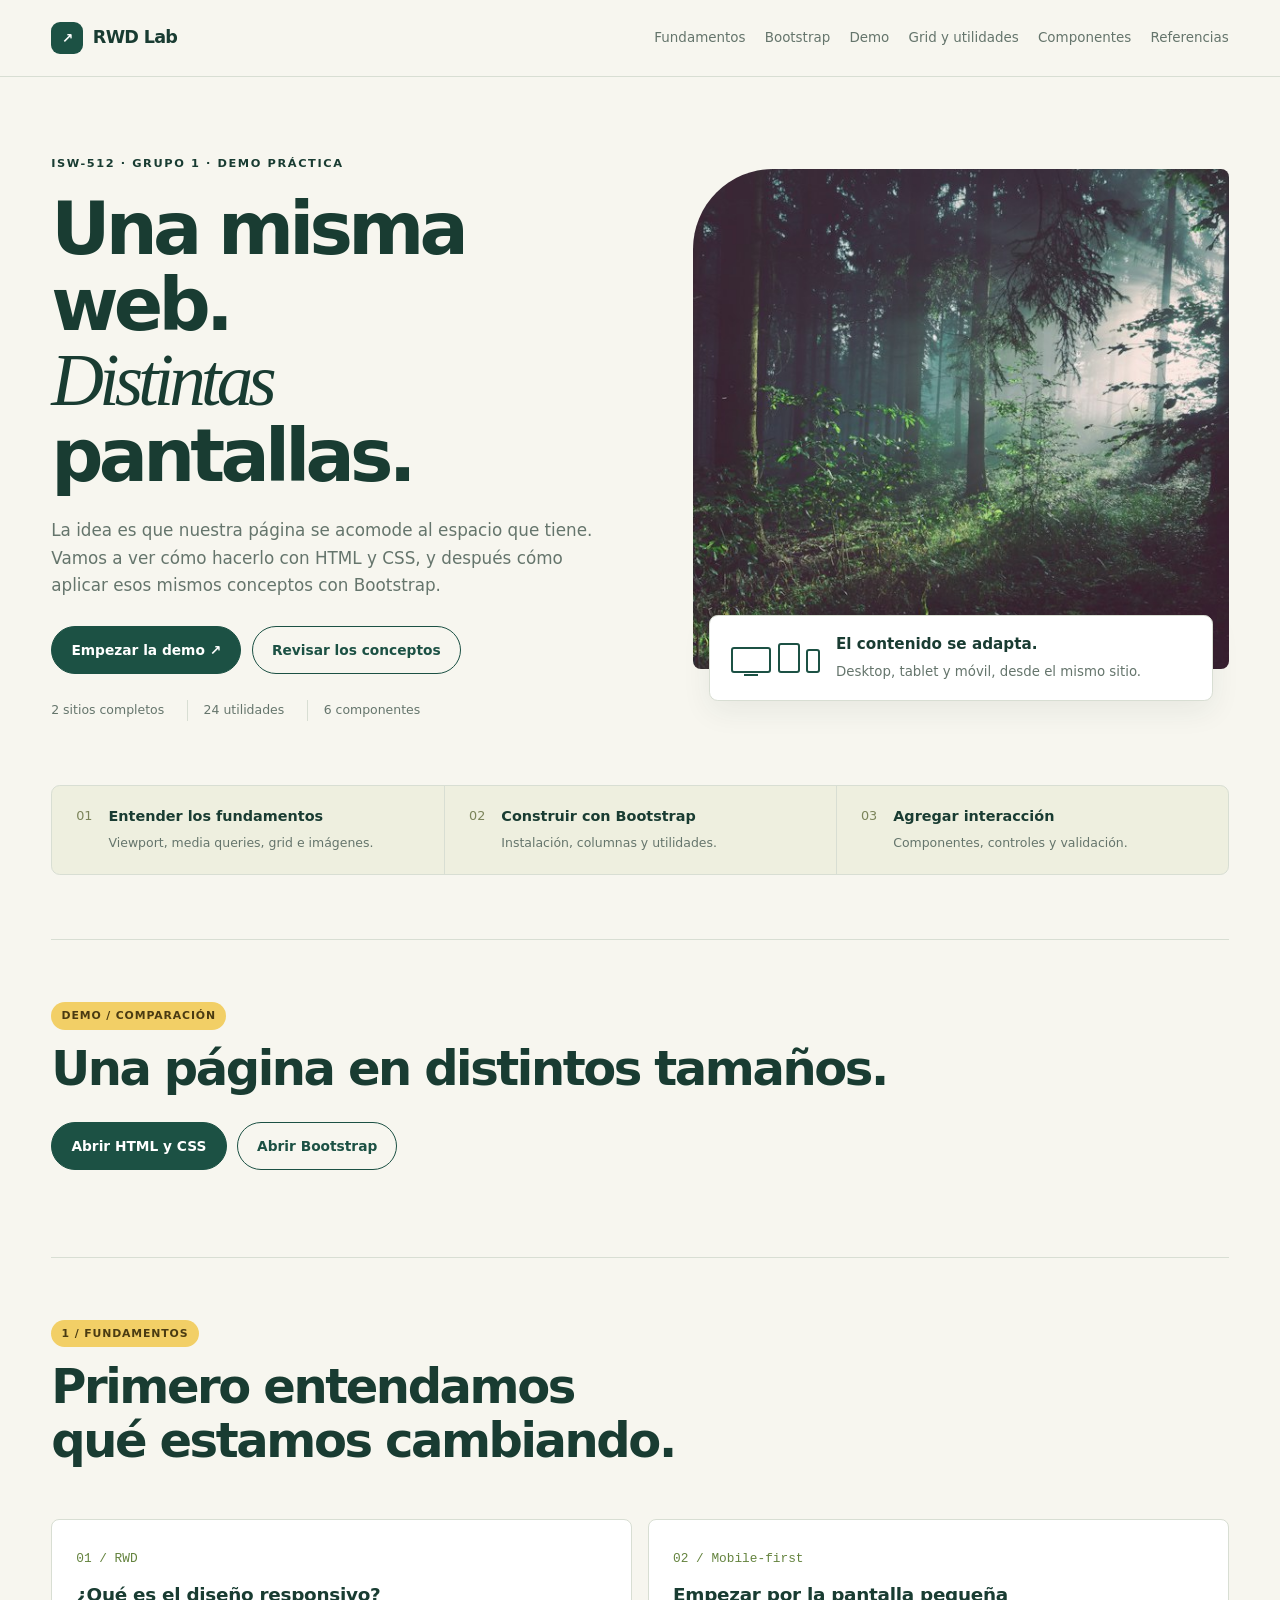
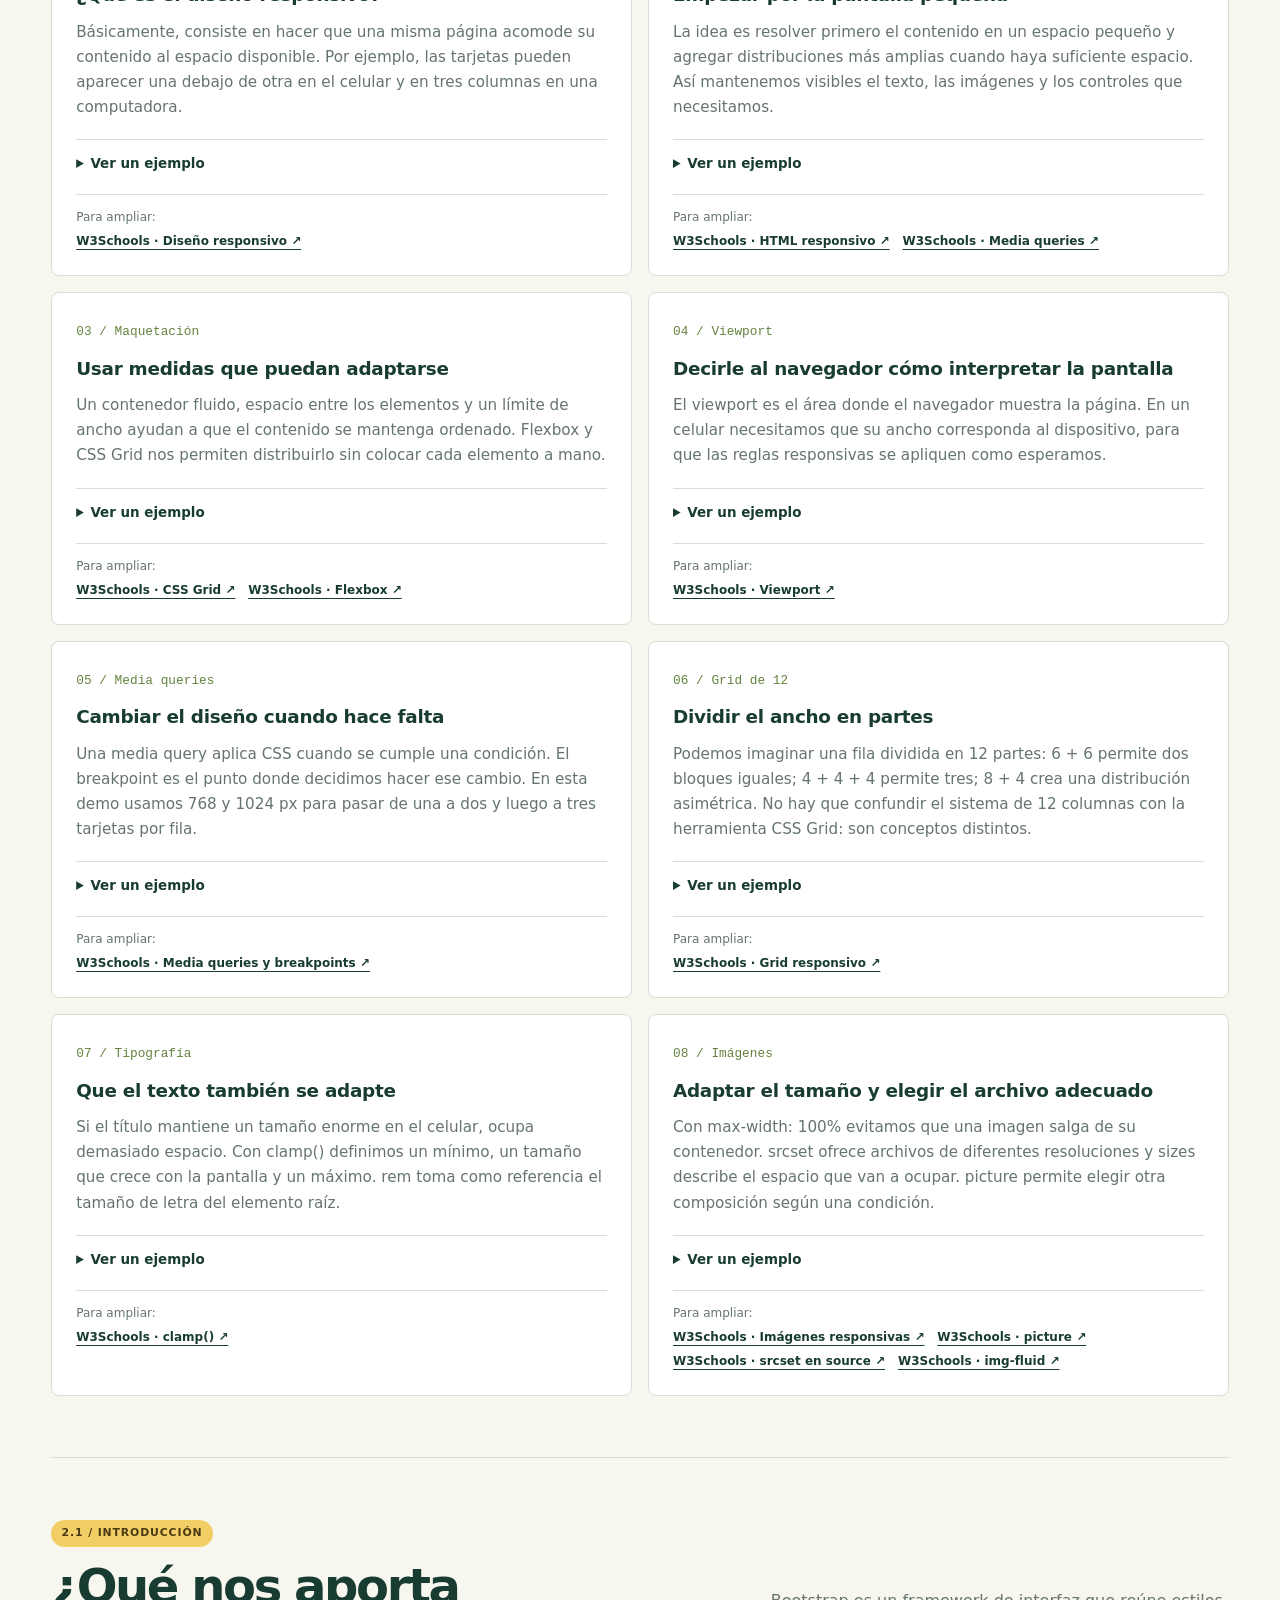
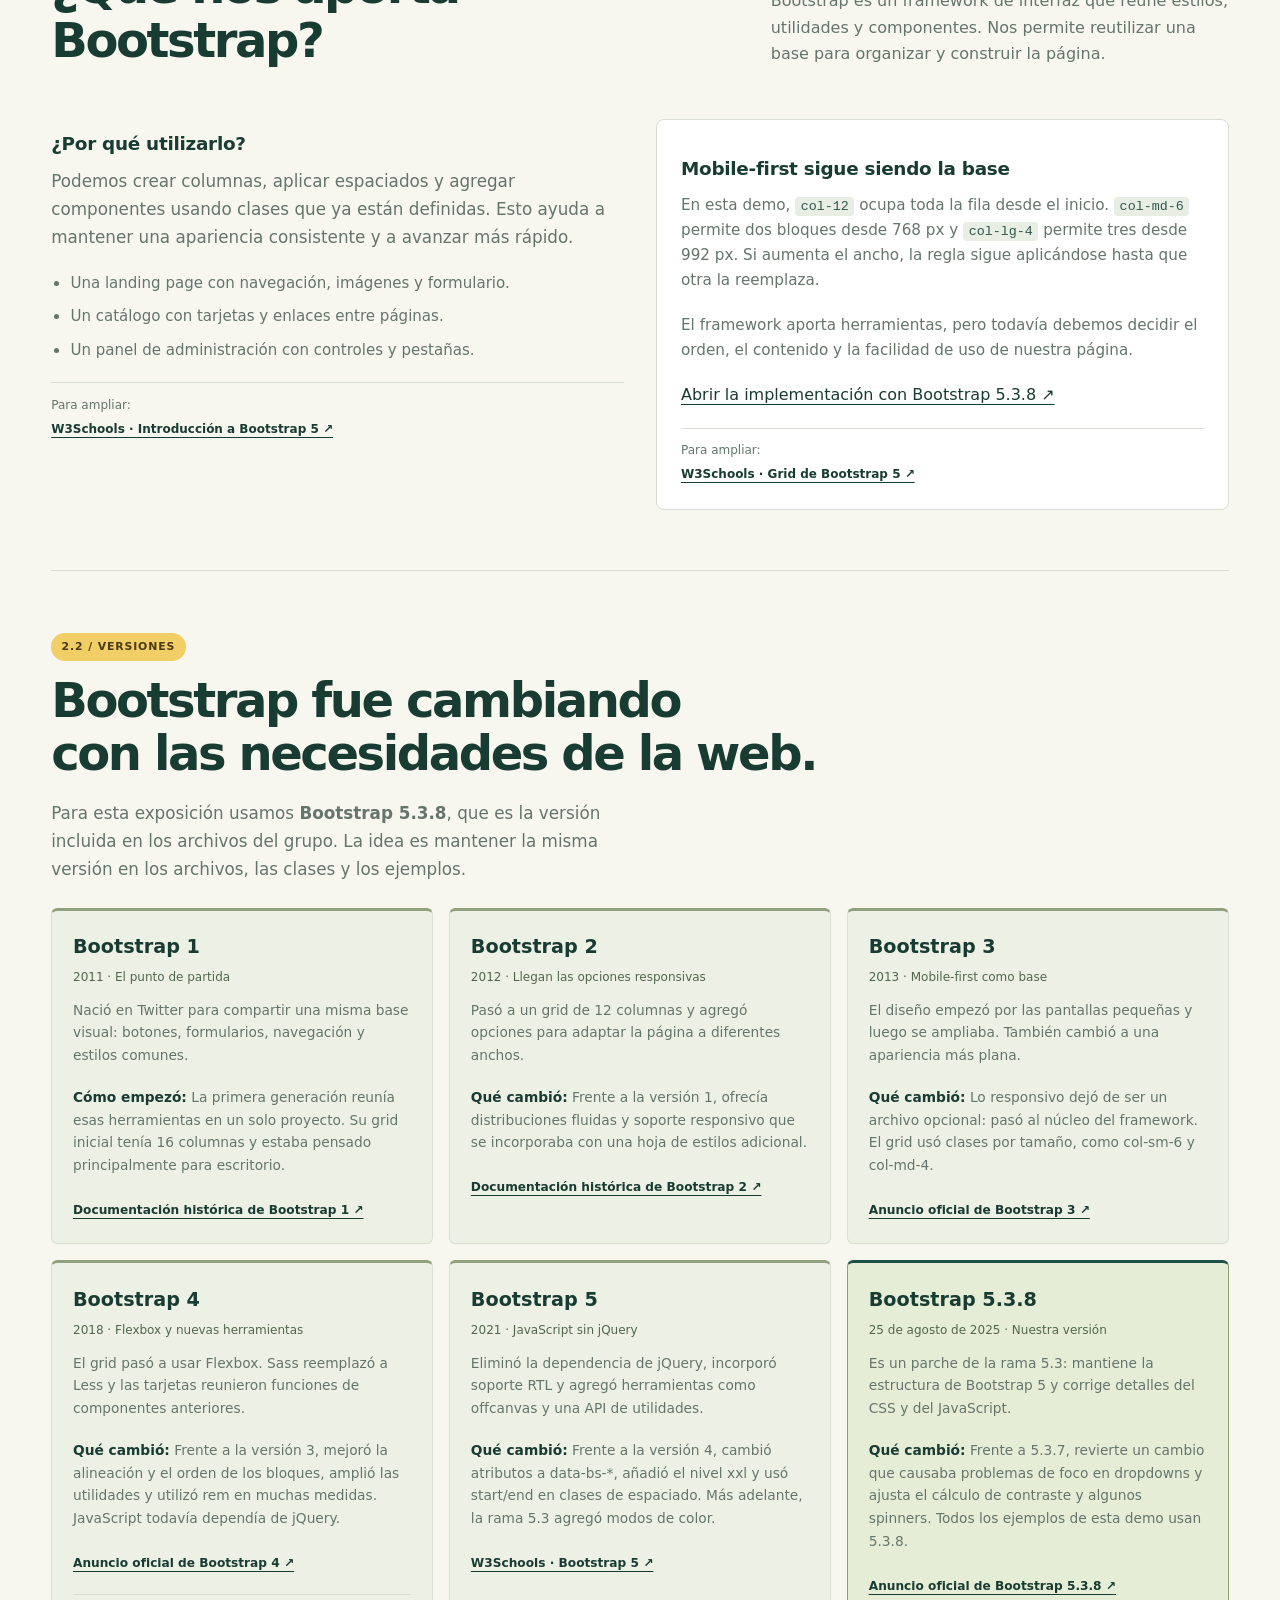
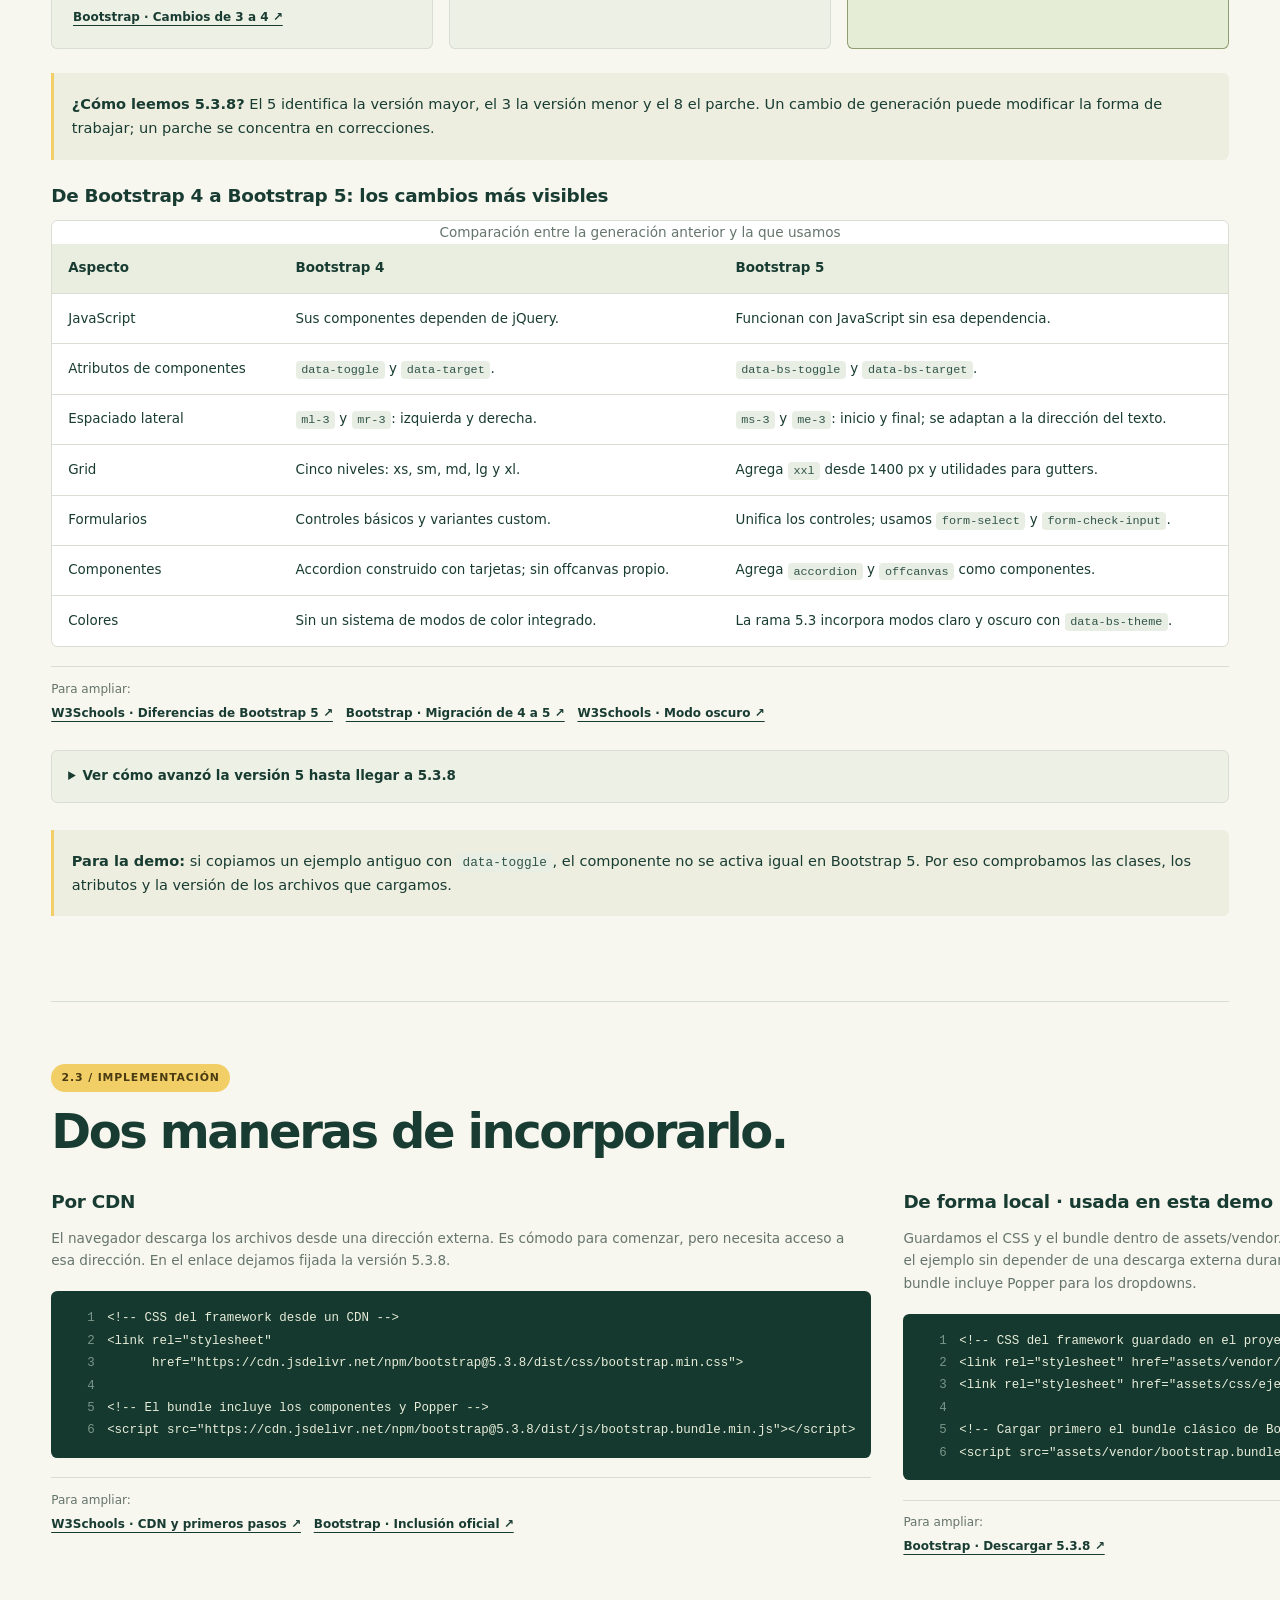
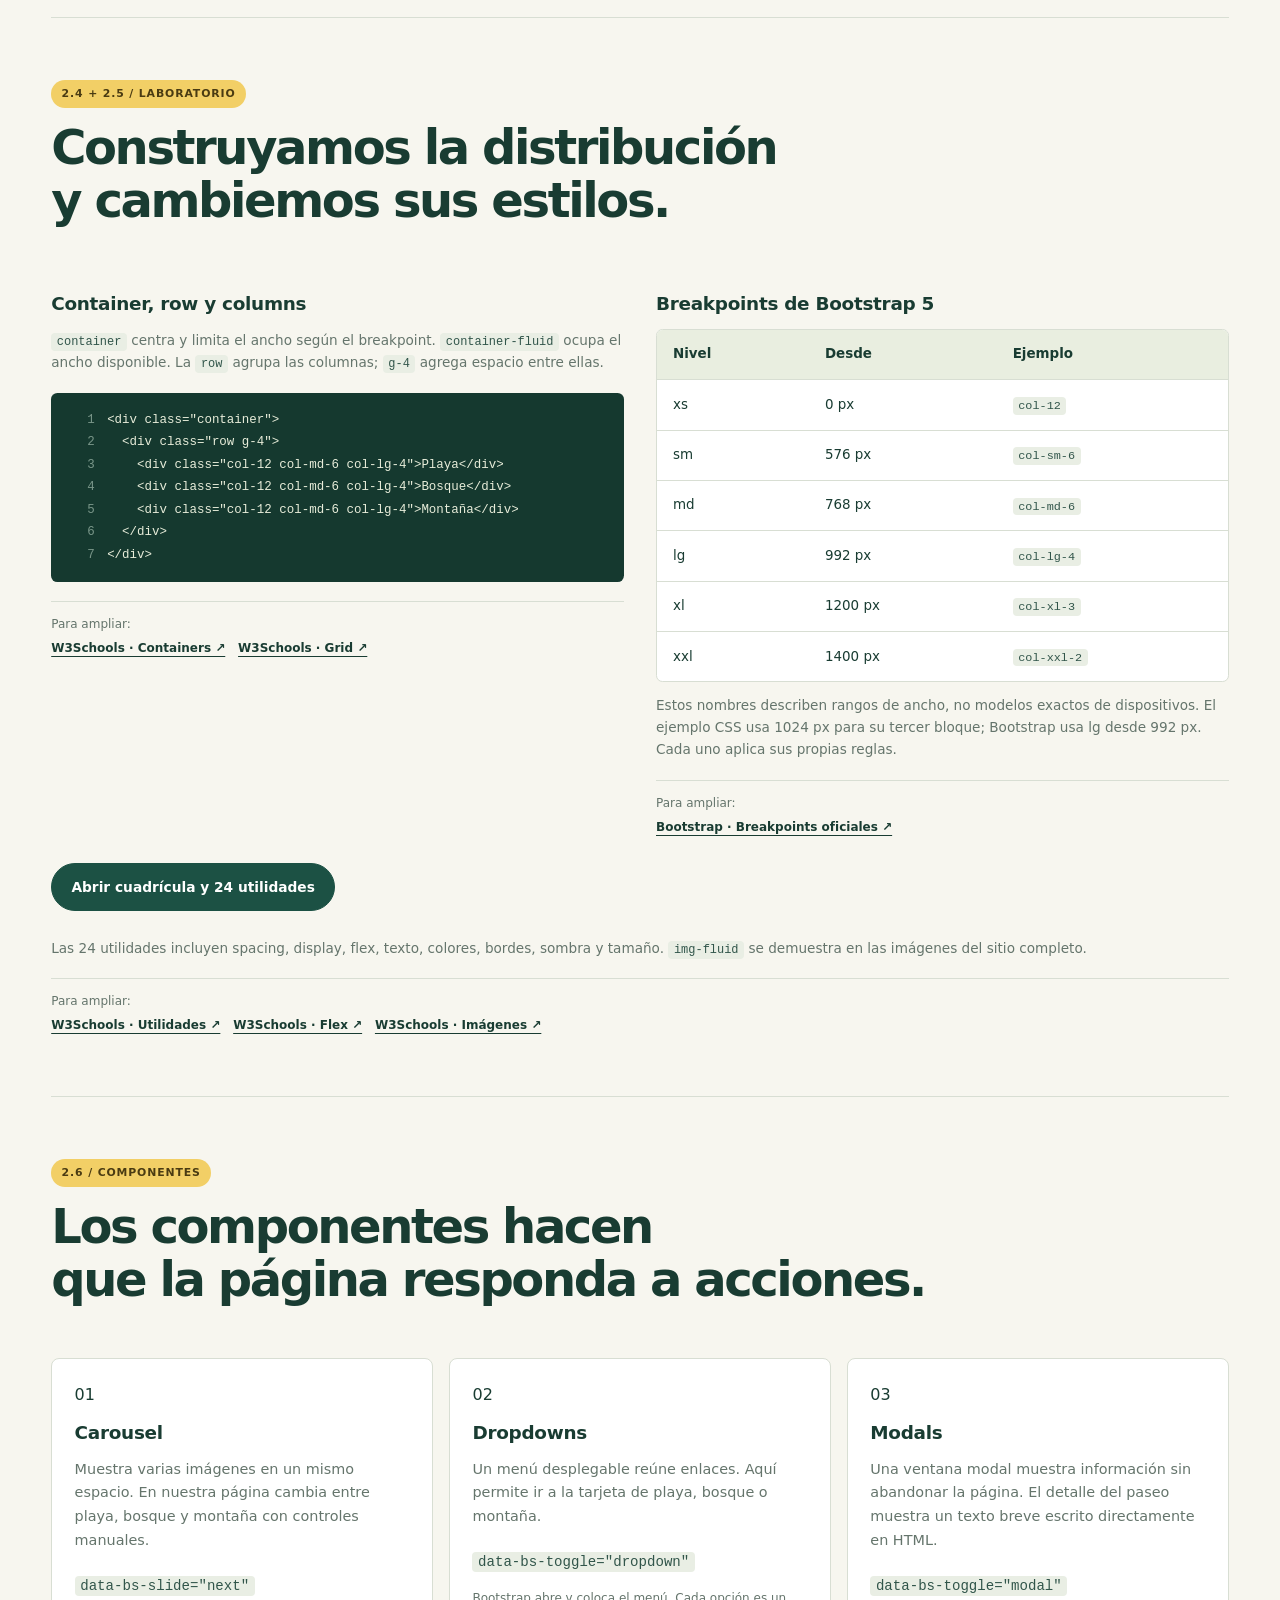
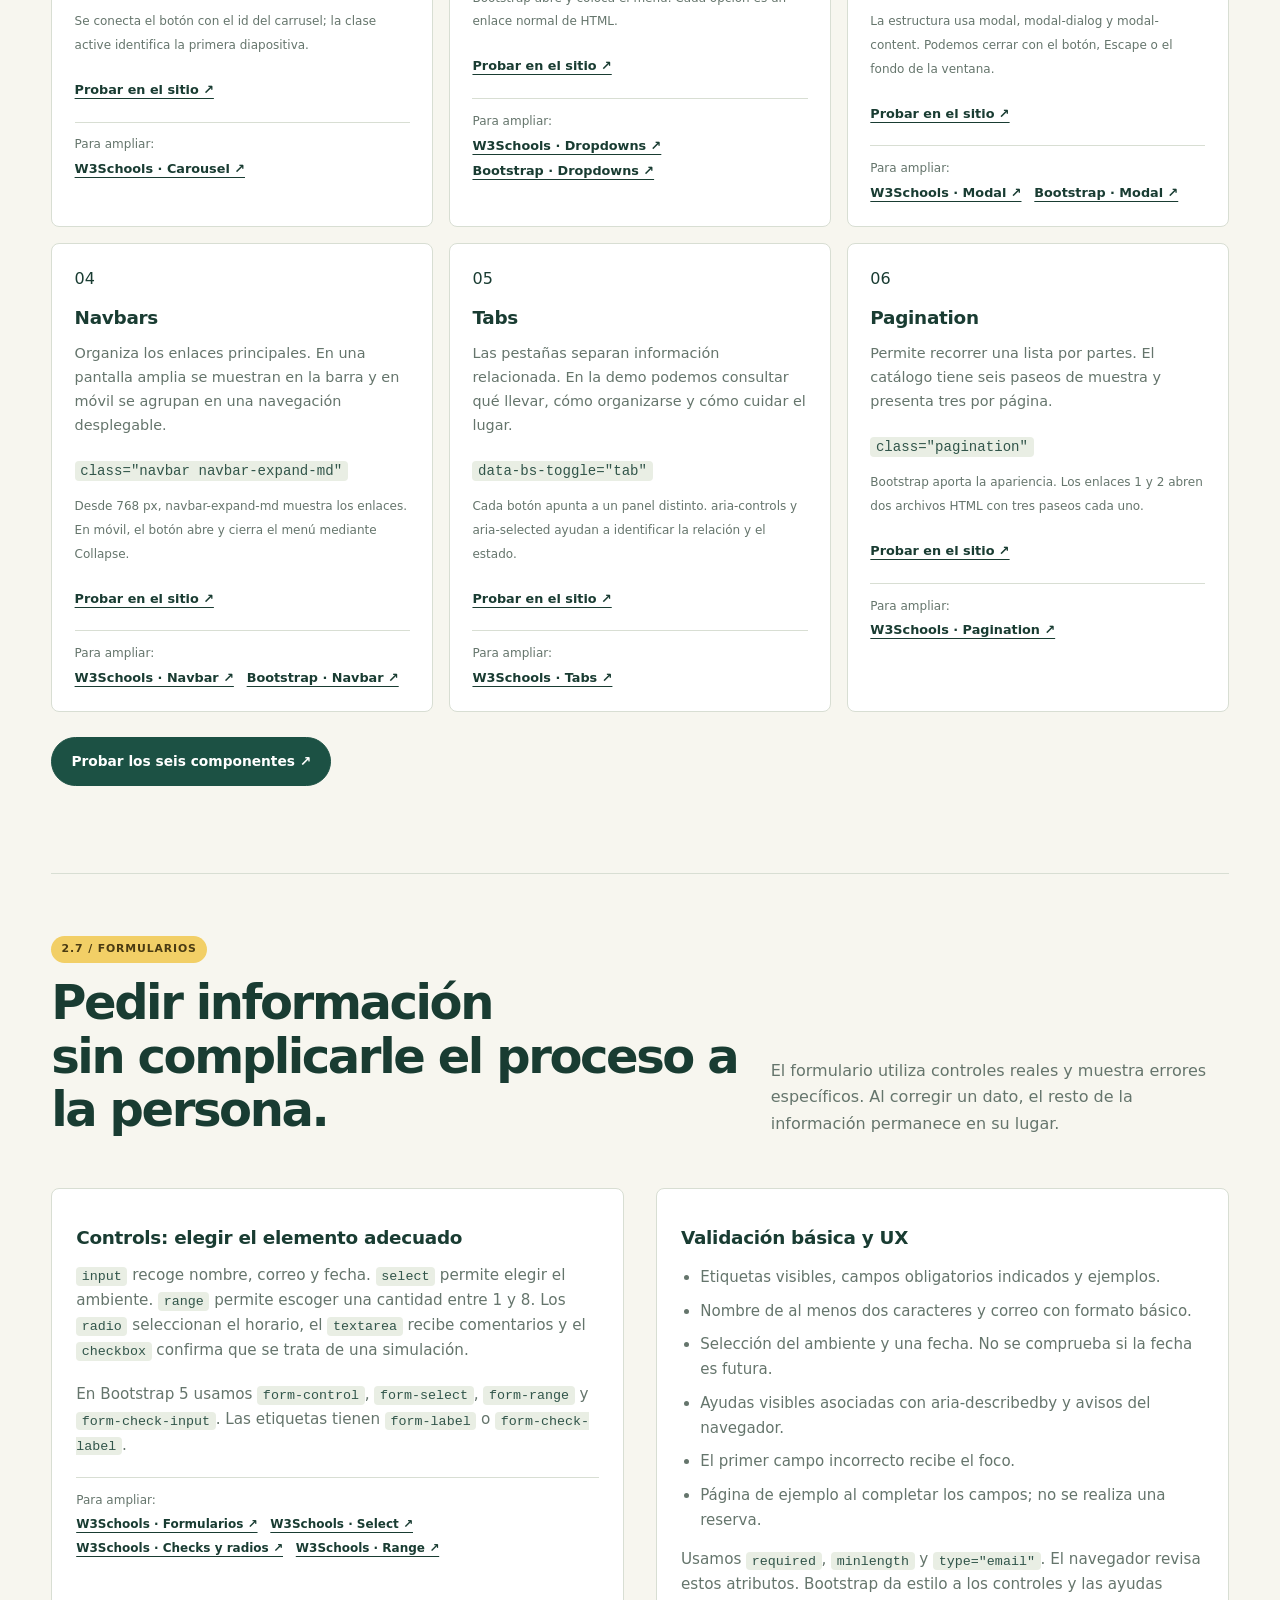
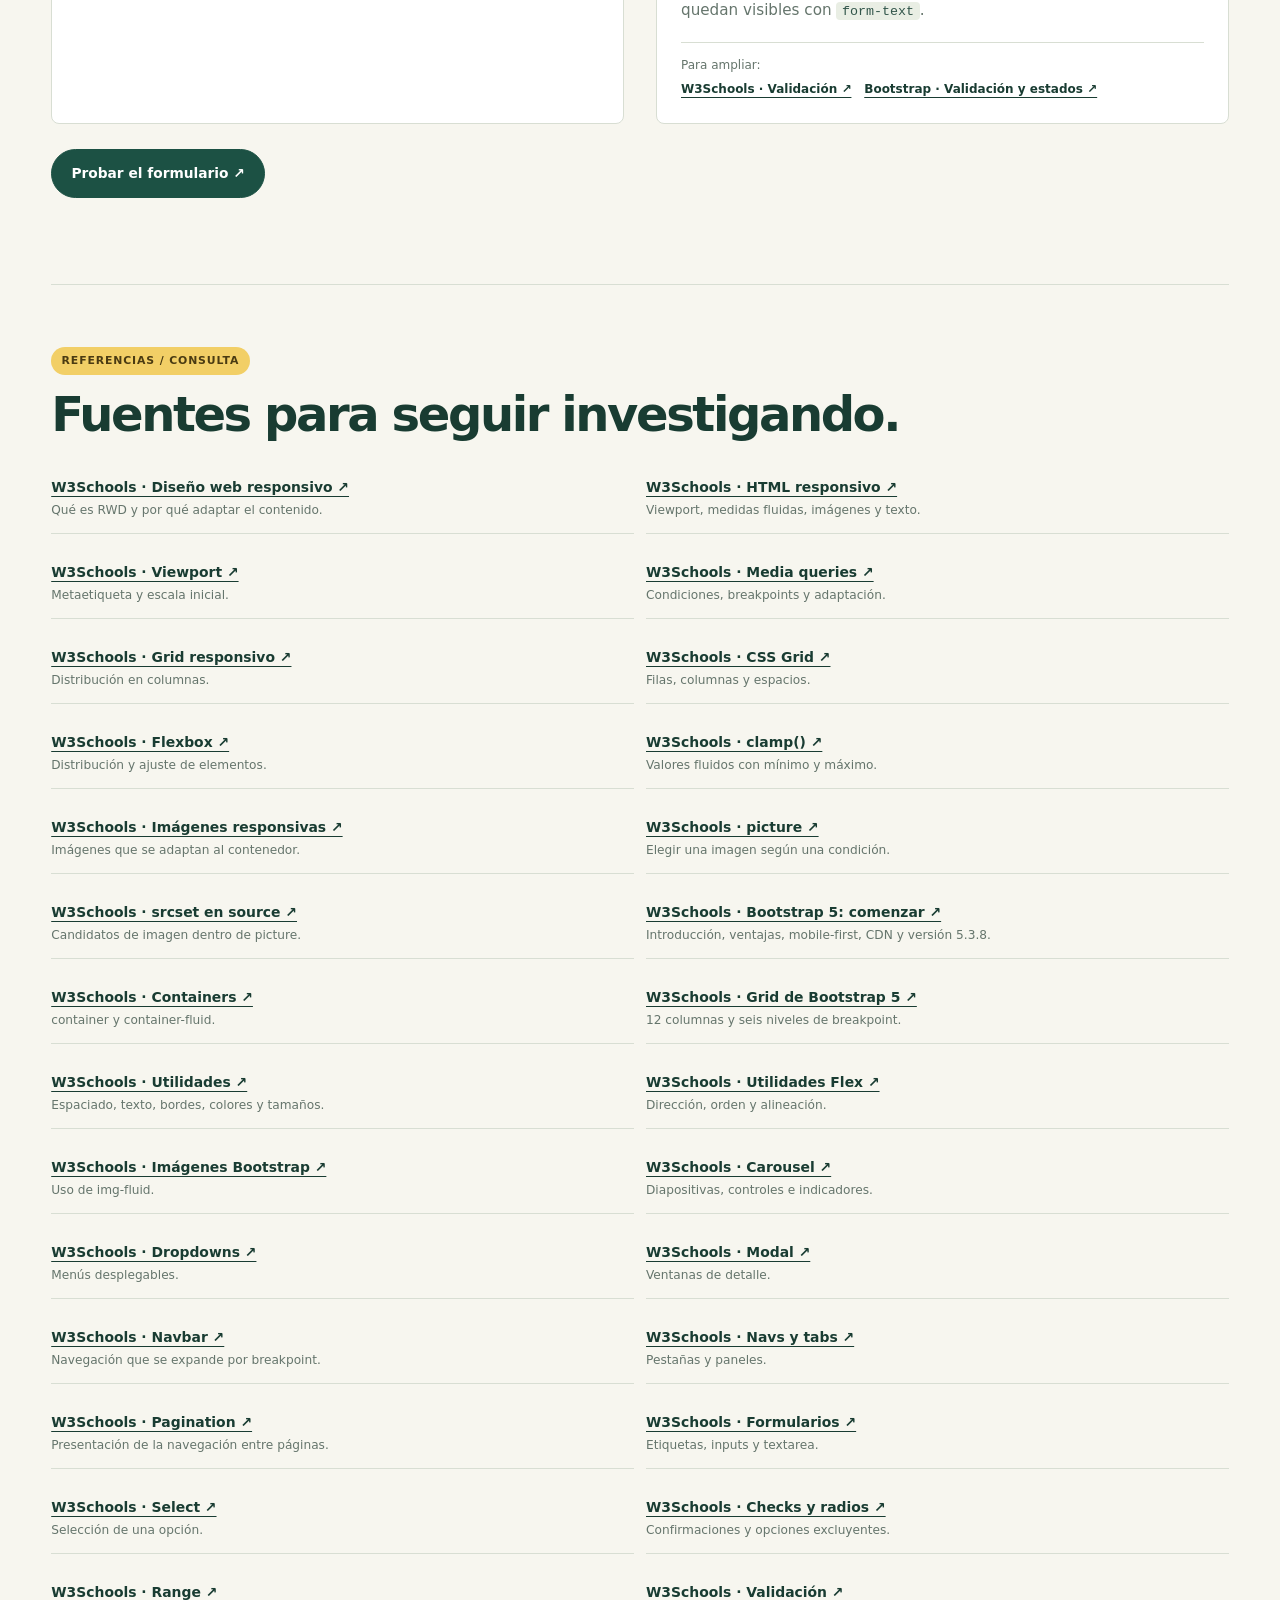
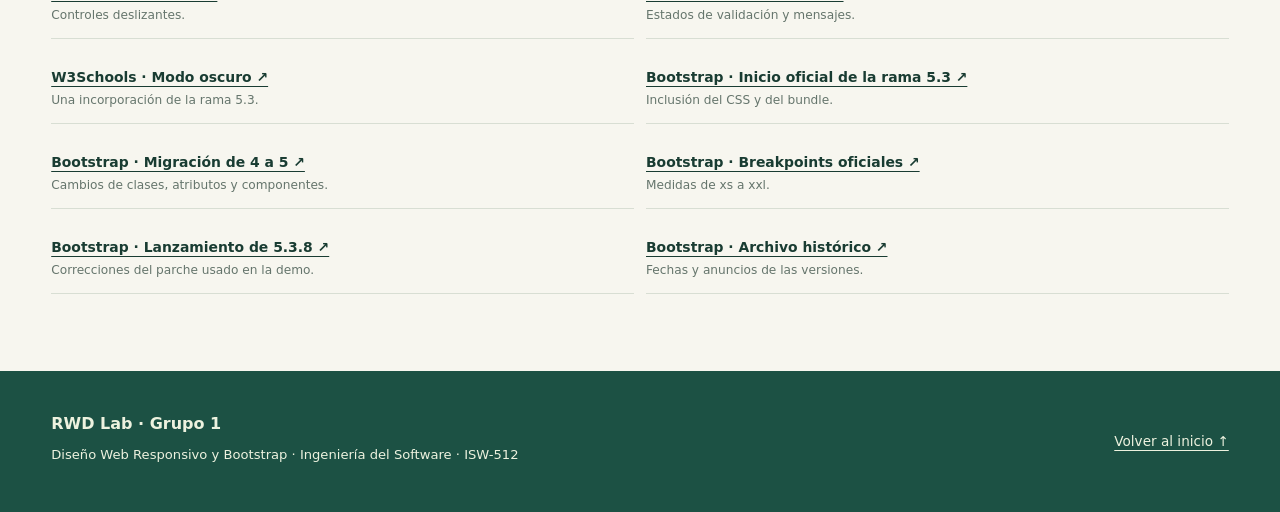
==== commit f5f455ad: "Retirar notas de uso y presentacion de las paginas" ====
--- a/index.html
+++ b/index.html
@@ -8,22 +8,22 @@
 <section class="seccion" id="laboratorio">
   <span class="numero">DEMO / COMPARACIÓN</span>
   <h2>Una página en distintos tamaños.</h2>
-  <p>Abrí cada ejemplo y cambiá el ancho del navegador. En las herramientas del navegador podés probar 390, 820 y 1440 píxeles para comparar móvil, tableta y computadora.</p>
+  
   <div class="acciones">
     <a class="boton" href="ejemplo-css.html" target="_blank" rel="noopener">Abrir HTML y CSS</a>
     <a class="boton boton-claro" href="ejemplo-bootstrap.html" target="_blank" rel="noopener">Abrir Bootstrap</a>
   </div>
-  <p class="nota">En Chrome: F12, activar la barra de dispositivos y elegir un ancho. La adaptación de las columnas depende de CSS.</p>
+  
 </section>
-<section class="seccion" id="fundamentos"><div class="titulo-seccion"><div><span class="numero">1 / FUNDAMENTOS</span><h2>Primero entendamos<br>qué estamos cambiando.</h2></div><p>Los conceptos se explican con ejemplos propios y referencias de W3Schools. Los mismos recursos se aplican en el sitio de Ruta Tica.</p></div><div class="conceptos"><article class="concepto"><span class="codigo-mini">01 / RWD</span><h3>¿Qué es el diseño responsivo?</h3><p>Básicamente, consiste en hacer que una misma página acomode su contenido al espacio disponible. Por ejemplo, las tarjetas pueden aparecer una debajo de otra en el celular y en tres columnas en una computadora.</p><details><summary>Ver un ejemplo</summary><pre><code><span class="linea">.destinos {</span><span class="linea">  display: grid;</span><span class="linea">  grid-template-columns: repeat(12, minmax(0, 1fr));</span><span class="linea">}</span><span class="linea">.destino { grid-column: span 12; }</span></code></pre><p>Esta es la base para móvil: cada tarjeta ocupa las 12 columnas. Más adelante, las media queries cambian cuánto ocupa. En el ejemplo podemos verlo funcionando, no solamente en una imagen.</p></details><div class="referencia-tema"><span>Para ampliar:</span> <a href="https://www.w3schools.com/css/css_rwd_intro.asp" target="_blank" rel="noopener">W3Schools · Diseño responsivo ↗</a></div></article><article class="concepto"><span class="codigo-mini">02 / Mobile-first</span><h3>Empezar por la pantalla pequeña</h3><p>La idea es resolver primero el contenido en un espacio pequeño y agregar distribuciones más amplias cuando haya suficiente espacio. Así mantenemos visibles el texto, las imágenes y los controles que necesitamos.</p><details><summary>Ver un ejemplo</summary><pre><code><span class="linea">.portada { grid-template-columns: 1fr; }</span><span class="linea"></span><span class="linea">@media (min-width: 768px) {</span><span class="linea">  .portada { grid-template-columns: 1fr 1fr; }</span><span class="linea">}</span></code></pre><p>La regla inicial crea una columna. Desde 768 px se agregan dos. En lugar de identificar el modelo del celular, trabajamos con el ancho que tiene la página.</p></details><div class="referencia-tema"><span>Para ampliar:</span> <a href="https://www.w3schools.com/html/html_responsive.asp" target="_blank" rel="noopener">W3Schools · HTML responsivo ↗</a><a href="https://www.w3schools.com/css/css_rwd_mediaqueries.asp" target="_blank" rel="noopener">W3Schools · Media queries ↗</a></div></article><article class="concepto"><span class="codigo-mini">03 / Maquetación</span><h3>Usar medidas que puedan adaptarse</h3><p>Un contenedor fluido, espacio entre los elementos y un límite de ancho ayudan a que el contenido se mantenga ordenado. Flexbox y CSS Grid nos permiten distribuirlo sin colocar cada elemento a mano.</p><details><summary>Ver un ejemplo</summary><pre><code><span class="linea">* { box-sizing: border-box; }</span><span class="linea">.contenedor {</span><span class="linea">  width: min(1120px, 92%);</span><span class="linea">  margin-inline: auto;</span><span class="linea">}</span><span class="linea">.navegacion { display: flex; flex-wrap: wrap; }</span></code></pre><p>El 92% deja espacio a los lados; 1120 px limita el ancho en pantallas grandes. border-box incluye padding y borde dentro del tamaño. flex-wrap permite que los enlaces pasen a otra línea.</p></details><div class="referencia-tema"><span>Para ampliar:</span> <a href="https://www.w3schools.com/css/css_grid.asp" target="_blank" rel="noopener">W3Schools · CSS Grid ↗</a><a href="https://www.w3schools.com/css/css3_flexbox.asp" target="_blank" rel="noopener">W3Schools · Flexbox ↗</a></div></article><article class="concepto"><span class="codigo-mini">04 / Viewport</span><h3>Decirle al navegador cómo interpretar la pantalla</h3><p>El viewport es el área donde el navegador muestra la página. En un celular necesitamos que su ancho corresponda al dispositivo, para que las reglas responsivas se apliquen como esperamos.</p><details><summary>Ver un ejemplo</summary><pre><code><span class="linea">&lt;meta name=&quot;viewport&quot;</span><span class="linea">      content=&quot;width=device-width, initial-scale=1&quot;&gt;</span></code></pre><p>width=device-width ajusta el viewport al ancho del dispositivo. initial-scale=1 establece la escala inicial. Lo colocamos dentro de head y dejamos que la persona pueda utilizar el zoom.</p></details><div class="referencia-tema"><span>Para ampliar:</span> <a href="https://www.w3schools.com/css/css_rwd_viewport.asp" target="_blank" rel="noopener">W3Schools · Viewport ↗</a></div></article><article class="concepto"><span class="codigo-mini">05 / Media queries</span><h3>Cambiar el diseño cuando hace falta</h3><p>Una media query aplica CSS cuando se cumple una condición. El breakpoint es el punto donde decidimos hacer ese cambio. En esta demo usamos 768 y 1024 px para pasar de una a dos y luego a tres tarjetas por fila.</p><details><summary>Ver un ejemplo</summary><pre><code><span class="linea">@media (min-width: 768px) {</span><span class="linea">  .destino { grid-column: span 6; }</span><span class="linea">}</span><span class="linea">@media (min-width: 1024px) {</span><span class="linea">  .destino { grid-column: span 4; }</span><span class="linea">}</span></code></pre><p>Las dos condiciones pueden cumplirse al mismo tiempo. En pantallas de 1024 px o más, la regla posterior de span 4 reemplaza span 6. Los breakpoints se eligen según lo que necesita el contenido.</p></details><div class="referencia-tema"><span>Para ampliar:</span> <a href="https://www.w3schools.com/css/css_rwd_mediaqueries.asp" target="_blank" rel="noopener">W3Schools · Media queries y breakpoints ↗</a></div></article><article class="concepto"><span class="codigo-mini">06 / Grid de 12</span><h3>Dividir el ancho en partes</h3><p>Podemos imaginar una fila dividida en 12 partes: 6 + 6 permite dos bloques iguales; 4 + 4 + 4 permite tres; 8 + 4 crea una distribución asimétrica. No hay que confundir el sistema de 12 columnas con la herramienta CSS Grid: son conceptos distintos.</p><details><summary>Ver un ejemplo</summary><pre><code><span class="linea">.destinos {</span><span class="linea">  display: grid;</span><span class="linea">  grid-template-columns: repeat(12, minmax(0, 1fr));</span><span class="linea">  gap: 1.5rem;</span><span class="linea">}</span><span class="linea">.destino { grid-column: span 4; }</span></code></pre><p>En el ejemplo CSS construimos ese sistema con CSS Grid. Bootstrap implementa su grid tradicional con Flexbox. En ambos casos, la distribución se puede expresar como partes de una fila.</p></details><div class="referencia-tema"><span>Para ampliar:</span> <a href="https://www.w3schools.com/css/css_rwd_grid.asp" target="_blank" rel="noopener">W3Schools · Grid responsivo ↗</a></div></article><article class="concepto"><span class="codigo-mini">07 / Tipografía</span><h3>Que el texto también se adapte</h3><p>Si el título mantiene un tamaño enorme en el celular, ocupa demasiado espacio. Con clamp() definimos un mínimo, un tamaño que crece con la pantalla y un máximo. rem toma como referencia el tamaño de letra del elemento raíz.</p><details><summary>Ver un ejemplo</summary><pre><code><span class="linea">h1 {</span><span class="linea">  font-size: clamp(2.4rem, 1.2rem + 5vw, 5rem);</span><span class="linea">  line-height: 1.04;</span><span class="linea">}</span><span class="linea">p { max-width: 65ch; }</span></code></pre><p>El título cambia de manera gradual, incluso entre los breakpoints. El máximo en ch ayuda a que un párrafo no forme líneas demasiado largas.</p></details><div class="referencia-tema"><span>Para ampliar:</span> <a href="https://www.w3schools.com/cssref/func_clamp.php" target="_blank" rel="noopener">W3Schools · clamp() ↗</a></div></article><article class="concepto"><span class="codigo-mini">08 / Imágenes</span><h3>Adaptar el tamaño y elegir el archivo adecuado</h3><p>Con max-width: 100% evitamos que una imagen salga de su contenedor. srcset ofrece archivos de diferentes resoluciones y sizes describe el espacio que van a ocupar. picture permite elegir otra composición según una condición.</p><details><summary>Ver un ejemplo</summary><pre><code><span class="linea">&lt;picture&gt;</span><span class="linea">  &lt;source media=&quot;(max-width: 767px)&quot;</span><span class="linea">          srcset=&quot;assets/img/bosque-800.jpg&quot;&gt;</span><span class="linea">  &lt;img src=&quot;assets/img/playa-1400.jpg&quot;</span><span class="linea">       srcset=&quot;assets/img/playa-400.jpg 400w,</span><span class="linea">               assets/img/playa-800.jpg 800w,</span><span class="linea">               assets/img/playa-1400.jpg 1400w&quot;</span><span class="linea">       sizes=&quot;(min-width: 768px) 44vw, 92vw&quot;</span><span class="linea">       alt=&quot;Olas del mar vistas desde una costa&quot;&gt;</span><span class="linea">&lt;/picture&gt;</span></code></pre><p>En móvil, picture prioriza el bosque; en una pantalla más ancha, aparece la costa. Con srcset el navegador elige el archivo considerando el espacio y la densidad de píxeles. Bootstrap aporta img-fluid para adaptar la imagen al contenedor.</p></details><div class="referencia-tema"><span>Para ampliar:</span> <a href="https://www.w3schools.com/css/css_rwd_images.asp" target="_blank" rel="noopener">W3Schools · Imágenes responsivas ↗</a><a href="https://www.w3schools.com/tags/tag_picture.asp" target="_blank" rel="noopener">W3Schools · picture ↗</a><a href="https://www.w3schools.com/tags/att_source_srcset.asp" target="_blank" rel="noopener">W3Schools · srcset en source ↗</a><a href="https://www.w3schools.com/bootstrap5/bootstrap_images.php" target="_blank" rel="noopener">W3Schools · img-fluid ↗</a></div></article></div><div class="apunte"><p><strong>Para mostrarlo en vivo:</strong> abrir el ejemplo CSS, cambiar entre 390, 820 y 1440 px y observar la portada, los destinos y la fotografía principal. Todos esos cambios funcionan con HTML y CSS propios.</p></div></section>
+<section class="seccion" id="fundamentos"><div class="titulo-seccion"><div><span class="numero">1 / FUNDAMENTOS</span><h2>Primero entendamos<br>qué estamos cambiando.</h2></div></div><div class="conceptos"><article class="concepto"><span class="codigo-mini">01 / RWD</span><h3>¿Qué es el diseño responsivo?</h3><p>Básicamente, consiste en hacer que una misma página acomode su contenido al espacio disponible. Por ejemplo, las tarjetas pueden aparecer una debajo de otra en el celular y en tres columnas en una computadora.</p><details><summary>Ver un ejemplo</summary><pre><code><span class="linea">.destinos {</span><span class="linea">  display: grid;</span><span class="linea">  grid-template-columns: repeat(12, minmax(0, 1fr));</span><span class="linea">}</span><span class="linea">.destino { grid-column: span 12; }</span></code></pre><p>Esta es la base para móvil: cada tarjeta ocupa las 12 columnas. Más adelante, las media queries cambian cuánto ocupa. En el ejemplo podemos verlo funcionando, no solamente en una imagen.</p></details><div class="referencia-tema"><span>Para ampliar:</span> <a href="https://www.w3schools.com/css/css_rwd_intro.asp" target="_blank" rel="noopener">W3Schools · Diseño responsivo ↗</a></div></article><article class="concepto"><span class="codigo-mini">02 / Mobile-first</span><h3>Empezar por la pantalla pequeña</h3><p>La idea es resolver primero el contenido en un espacio pequeño y agregar distribuciones más amplias cuando haya suficiente espacio. Así mantenemos visibles el texto, las imágenes y los controles que necesitamos.</p><details><summary>Ver un ejemplo</summary><pre><code><span class="linea">.portada { grid-template-columns: 1fr; }</span><span class="linea"></span><span class="linea">@media (min-width: 768px) {</span><span class="linea">  .portada { grid-template-columns: 1fr 1fr; }</span><span class="linea">}</span></code></pre><p>La regla inicial crea una columna. Desde 768 px se agregan dos. En lugar de identificar el modelo del celular, trabajamos con el ancho que tiene la página.</p></details><div class="referencia-tema"><span>Para ampliar:</span> <a href="https://www.w3schools.com/html/html_responsive.asp" target="_blank" rel="noopener">W3Schools · HTML responsivo ↗</a><a href="https://www.w3schools.com/css/css_rwd_mediaqueries.asp" target="_blank" rel="noopener">W3Schools · Media queries ↗</a></div></article><article class="concepto"><span class="codigo-mini">03 / Maquetación</span><h3>Usar medidas que puedan adaptarse</h3><p>Un contenedor fluido, espacio entre los elementos y un límite de ancho ayudan a que el contenido se mantenga ordenado. Flexbox y CSS Grid nos permiten distribuirlo sin colocar cada elemento a mano.</p><details><summary>Ver un ejemplo</summary><pre><code><span class="linea">* { box-sizing: border-box; }</span><span class="linea">.contenedor {</span><span class="linea">  width: min(1120px, 92%);</span><span class="linea">  margin-inline: auto;</span><span class="linea">}</span><span class="linea">.navegacion { display: flex; flex-wrap: wrap; }</span></code></pre><p>El 92% deja espacio a los lados; 1120 px limita el ancho en pantallas grandes. border-box incluye padding y borde dentro del tamaño. flex-wrap permite que los enlaces pasen a otra línea.</p></details><div class="referencia-tema"><span>Para ampliar:</span> <a href="https://www.w3schools.com/css/css_grid.asp" target="_blank" rel="noopener">W3Schools · CSS Grid ↗</a><a href="https://www.w3schools.com/css/css3_flexbox.asp" target="_blank" rel="noopener">W3Schools · Flexbox ↗</a></div></article><article class="concepto"><span class="codigo-mini">04 / Viewport</span><h3>Decirle al navegador cómo interpretar la pantalla</h3><p>El viewport es el área donde el navegador muestra la página. En un celular necesitamos que su ancho corresponda al dispositivo, para que las reglas responsivas se apliquen como esperamos.</p><details><summary>Ver un ejemplo</summary><pre><code><span class="linea">&lt;meta name=&quot;viewport&quot;</span><span class="linea">      content=&quot;width=device-width, initial-scale=1&quot;&gt;</span></code></pre><p>width=device-width ajusta el viewport al ancho del dispositivo. initial-scale=1 establece la escala inicial. Lo colocamos dentro de head y dejamos que la persona pueda utilizar el zoom.</p></details><div class="referencia-tema"><span>Para ampliar:</span> <a href="https://www.w3schools.com/css/css_rwd_viewport.asp" target="_blank" rel="noopener">W3Schools · Viewport ↗</a></div></article><article class="concepto"><span class="codigo-mini">05 / Media queries</span><h3>Cambiar el diseño cuando hace falta</h3><p>Una media query aplica CSS cuando se cumple una condición. El breakpoint es el punto donde decidimos hacer ese cambio. En esta demo usamos 768 y 1024 px para pasar de una a dos y luego a tres tarjetas por fila.</p><details><summary>Ver un ejemplo</summary><pre><code><span class="linea">@media (min-width: 768px) {</span><span class="linea">  .destino { grid-column: span 6; }</span><span class="linea">}</span><span class="linea">@media (min-width: 1024px) {</span><span class="linea">  .destino { grid-column: span 4; }</span><span class="linea">}</span></code></pre><p>Las dos condiciones pueden cumplirse al mismo tiempo. En pantallas de 1024 px o más, la regla posterior de span 4 reemplaza span 6. Los breakpoints se eligen según lo que necesita el contenido.</p></details><div class="referencia-tema"><span>Para ampliar:</span> <a href="https://www.w3schools.com/css/css_rwd_mediaqueries.asp" target="_blank" rel="noopener">W3Schools · Media queries y breakpoints ↗</a></div></article><article class="concepto"><span class="codigo-mini">06 / Grid de 12</span><h3>Dividir el ancho en partes</h3><p>Podemos imaginar una fila dividida en 12 partes: 6 + 6 permite dos bloques iguales; 4 + 4 + 4 permite tres; 8 + 4 crea una distribución asimétrica. No hay que confundir el sistema de 12 columnas con la herramienta CSS Grid: son conceptos distintos.</p><details><summary>Ver un ejemplo</summary><pre><code><span class="linea">.destinos {</span><span class="linea">  display: grid;</span><span class="linea">  grid-template-columns: repeat(12, minmax(0, 1fr));</span><span class="linea">  gap: 1.5rem;</span><span class="linea">}</span><span class="linea">.destino { grid-column: span 4; }</span></code></pre><p>En el ejemplo CSS construimos ese sistema con CSS Grid. Bootstrap implementa su grid tradicional con Flexbox. En ambos casos, la distribución se puede expresar como partes de una fila.</p></details><div class="referencia-tema"><span>Para ampliar:</span> <a href="https://www.w3schools.com/css/css_rwd_grid.asp" target="_blank" rel="noopener">W3Schools · Grid responsivo ↗</a></div></article><article class="concepto"><span class="codigo-mini">07 / Tipografía</span><h3>Que el texto también se adapte</h3><p>Si el título mantiene un tamaño enorme en el celular, ocupa demasiado espacio. Con clamp() definimos un mínimo, un tamaño que crece con la pantalla y un máximo. rem toma como referencia el tamaño de letra del elemento raíz.</p><details><summary>Ver un ejemplo</summary><pre><code><span class="linea">h1 {</span><span class="linea">  font-size: clamp(2.4rem, 1.2rem + 5vw, 5rem);</span><span class="linea">  line-height: 1.04;</span><span class="linea">}</span><span class="linea">p { max-width: 65ch; }</span></code></pre><p>El título cambia de manera gradual, incluso entre los breakpoints. El máximo en ch ayuda a que un párrafo no forme líneas demasiado largas.</p></details><div class="referencia-tema"><span>Para ampliar:</span> <a href="https://www.w3schools.com/cssref/func_clamp.php" target="_blank" rel="noopener">W3Schools · clamp() ↗</a></div></article><article class="concepto"><span class="codigo-mini">08 / Imágenes</span><h3>Adaptar el tamaño y elegir el archivo adecuado</h3><p>Con max-width: 100% evitamos que una imagen salga de su contenedor. srcset ofrece archivos de diferentes resoluciones y sizes describe el espacio que van a ocupar. picture permite elegir otra composición según una condición.</p><details><summary>Ver un ejemplo</summary><pre><code><span class="linea">&lt;picture&gt;</span><span class="linea">  &lt;source media=&quot;(max-width: 767px)&quot;</span><span class="linea">          srcset=&quot;assets/img/bosque-800.jpg&quot;&gt;</span><span class="linea">  &lt;img src=&quot;assets/img/playa-1400.jpg&quot;</span><span class="linea">       srcset=&quot;assets/img/playa-400.jpg 400w,</span><span class="linea">               assets/img/playa-800.jpg 800w,</span><span class="linea">               assets/img/playa-1400.jpg 1400w&quot;</span><span class="linea">       sizes=&quot;(min-width: 768px) 44vw, 92vw&quot;</span><span class="linea">       alt=&quot;Olas del mar vistas desde una costa&quot;&gt;</span><span class="linea">&lt;/picture&gt;</span></code></pre><p>En móvil, picture prioriza el bosque; en una pantalla más ancha, aparece la costa. Con srcset el navegador elige el archivo considerando el espacio y la densidad de píxeles. Bootstrap aporta img-fluid para adaptar la imagen al contenedor.</p></details><div class="referencia-tema"><span>Para ampliar:</span> <a href="https://www.w3schools.com/css/css_rwd_images.asp" target="_blank" rel="noopener">W3Schools · Imágenes responsivas ↗</a><a href="https://www.w3schools.com/tags/tag_picture.asp" target="_blank" rel="noopener">W3Schools · picture ↗</a><a href="https://www.w3schools.com/tags/att_source_srcset.asp" target="_blank" rel="noopener">W3Schools · srcset en source ↗</a><a href="https://www.w3schools.com/bootstrap5/bootstrap_images.php" target="_blank" rel="noopener">W3Schools · img-fluid ↗</a></div></article></div></section>
 <section class="seccion" id="bootstrap"><div class="titulo-seccion"><div><span class="numero">2.1 / INTRODUCCIÓN</span><h2>¿Qué nos aporta<br>Bootstrap?</h2></div><p>Bootstrap es un framework de interfaz que reúne estilos, utilidades y componentes. Nos permite reutilizar una base para organizar y construir la página.</p></div><div class="split"><div><h3>¿Por qué utilizarlo?</h3><p class="lead">Podemos crear columnas, aplicar espaciados y agregar componentes usando clases que ya están definidas. Esto ayuda a mantener una apariencia consistente y a avanzar más rápido.</p><ul class="lista"><li>Una landing page con navegación, imágenes y formulario.</li><li>Un catálogo con tarjetas y enlaces entre páginas.</li><li>Un panel de administración con controles y pestañas.</li></ul><div class="referencia-tema"><span>Para ampliar:</span> <a href="https://www.w3schools.com/bootstrap5/bootstrap_get_started.php" target="_blank" rel="noopener">W3Schools · Introducción a Bootstrap 5 ↗</a></div></div><div class="concepto"><h3>Mobile-first sigue siendo la base</h3><p>En esta demo, <code>col-12</code> ocupa toda la fila desde el inicio. <code>col-md-6</code> permite dos bloques desde 768 px y <code>col-lg-4</code> permite tres desde 992 px. Si aumenta el ancho, la regla sigue aplicándose hasta que otra la reemplaza.</p><p>El framework aporta herramientas, pero todavía debemos decidir el orden, el contenido y la facilidad de uso de nuestra página.</p><a href="ejemplo-bootstrap.html" target="_blank" rel="noopener">Abrir la implementación con Bootstrap 5.3.8 ↗</a><div class="referencia-tema"><span>Para ampliar:</span> <a href="https://www.w3schools.com/bootstrap5/bootstrap_grid_system.php" target="_blank" rel="noopener">W3Schools · Grid de Bootstrap 5 ↗</a></div></div></div></section>
 <section class="seccion" id="versiones"><span class="numero">2.2 / VERSIONES</span><h2>Bootstrap fue cambiando<br>con las necesidades de la web.</h2><p class="lead">Para esta exposición usamos <strong>Bootstrap 5.3.8</strong>, que es la versión incluida en los archivos del grupo. La idea es mantener la misma versión en los archivos, las clases y los ejemplos.</p><div class="versiones"><article class="version"><strong>Bootstrap 1</strong><span class="version-fecha">2011 · El punto de partida</span><p>Nació en Twitter para compartir una misma base visual: botones, formularios, navegación y estilos comunes.</p><p><b>Cómo empezó:</b> La primera generación reunía esas herramientas en un solo proyecto. Su grid inicial tenía 16 columnas y estaba pensado principalmente para escritorio.</p><a href="https://getbootstrap.com/1.4.0/" target="_blank" rel="noopener">Documentación histórica de Bootstrap 1 ↗</a></article><article class="version"><strong>Bootstrap 2</strong><span class="version-fecha">2012 · Llegan las opciones responsivas</span><p>Pasó a un grid de 12 columnas y agregó opciones para adaptar la página a diferentes anchos.</p><p><b>Qué cambió:</b> Frente a la versión 1, ofrecía distribuciones fluidas y soporte responsivo que se incorporaba con una hoja de estilos adicional.</p><a href="https://getbootstrap.com/2.3.2/scaffolding.html" target="_blank" rel="noopener">Documentación histórica de Bootstrap 2 ↗</a></article><article class="version"><strong>Bootstrap 3</strong><span class="version-fecha">2013 · Mobile-first como base</span><p>El diseño empezó por las pantallas pequeñas y luego se ampliaba. También cambió a una apariencia más plana.</p><p><b>Qué cambió:</b> Lo responsivo dejó de ser un archivo opcional: pasó al núcleo del framework. El grid usó clases por tamaño, como col-sm-6 y col-md-4.</p><a href="https://blog.getbootstrap.com/2013/08/19/bootstrap-3-released/" target="_blank" rel="noopener">Anuncio oficial de Bootstrap 3 ↗</a></article><article class="version"><strong>Bootstrap 4</strong><span class="version-fecha">2018 · Flexbox y nuevas herramientas</span><p>El grid pasó a usar Flexbox. Sass reemplazó a Less y las tarjetas reunieron funciones de componentes anteriores.</p><p><b>Qué cambió:</b> Frente a la versión 3, mejoró la alineación y el orden de los bloques, amplió las utilidades y utilizó rem en muchas medidas. JavaScript todavía dependía de jQuery.</p><a href="https://blog.getbootstrap.com/2018/01/18/bootstrap-4/" target="_blank" rel="noopener">Anuncio oficial de Bootstrap 4 ↗</a><div class="referencia-tema"><a href="https://getbootstrap.com/docs/4.6/migration/" target="_blank" rel="noopener">Bootstrap · Cambios de 3 a 4 ↗</a></div></article><article class="version"><strong>Bootstrap 5</strong><span class="version-fecha">2021 · JavaScript sin jQuery</span><p>Eliminó la dependencia de jQuery, incorporó soporte RTL y agregó herramientas como offcanvas y una API de utilidades.</p><p><b>Qué cambió:</b> Frente a la versión 4, cambió atributos a data-bs-*, añadió el nivel xxl y usó start/end en clases de espaciado. Más adelante, la rama 5.3 agregó modos de color.</p><a href="https://www.w3schools.com/bootstrap5/bootstrap_get_started.php" target="_blank" rel="noopener">W3Schools · Bootstrap 5 ↗</a></article><article class="version version-elegida"><strong>Bootstrap 5.3.8</strong><span class="version-fecha">25 de agosto de 2025 · Nuestra versión</span><p>Es un parche de la rama 5.3: mantiene la estructura de Bootstrap 5 y corrige detalles del CSS y del JavaScript.</p><p><b>Qué cambió:</b> Frente a 5.3.7, revierte un cambio que causaba problemas de foco en dropdowns y ajusta el cálculo de contraste y algunos spinners. Todos los ejemplos de esta demo usan 5.3.8.</p><a href="https://blog.getbootstrap.com/2025/08/25/bootstrap-5-3-8/" target="_blank" rel="noopener">Anuncio oficial de Bootstrap 5.3.8 ↗</a></article></div><div class="apunte"><p><strong>¿Cómo leemos 5.3.8?</strong> El 5 identifica la versión mayor, el 3 la versión menor y el 8 el parche. Un cambio de generación puede modificar la forma de trabajar; un parche se concentra en correcciones.</p></div>
 <h3>De Bootstrap 4 a Bootstrap 5: los cambios más visibles</h3><div class="tabla-wrap"><table><caption class="nota">Comparación entre la generación anterior y la que usamos</caption><thead><tr><th>Aspecto</th><th>Bootstrap 4</th><th>Bootstrap 5</th></tr></thead><tbody><tr><td>JavaScript</td><td>Sus componentes dependen de jQuery.</td><td>Funcionan con JavaScript sin esa dependencia.</td></tr><tr><td>Atributos de componentes</td><td><code>data-toggle</code> y <code>data-target</code>.</td><td><code>data-bs-toggle</code> y <code>data-bs-target</code>.</td></tr><tr><td>Espaciado lateral</td><td><code>ml-3</code> y <code>mr-3</code>: izquierda y derecha.</td><td><code>ms-3</code> y <code>me-3</code>: inicio y final; se adaptan a la dirección del texto.</td></tr><tr><td>Grid</td><td>Cinco niveles: xs, sm, md, lg y xl.</td><td>Agrega <code>xxl</code> desde 1400 px y utilidades para gutters.</td></tr><tr><td>Formularios</td><td>Controles básicos y variantes custom.</td><td>Unifica los controles; usamos <code>form-select</code> y <code>form-check-input</code>.</td></tr><tr><td>Componentes</td><td>Accordion construido con tarjetas; sin offcanvas propio.</td><td>Agrega <code>accordion</code> y <code>offcanvas</code> como componentes.</td></tr><tr><td>Colores</td><td>Sin un sistema de modos de color integrado.</td><td>La rama 5.3 incorpora modos claro y oscuro con <code>data-bs-theme</code>.</td></tr></tbody></table></div><div class="referencia-tema"><span>Para ampliar:</span> <a href="https://www.w3schools.com/bootstrap5/bootstrap_get_started.php" target="_blank" rel="noopener">W3Schools · Diferencias de Bootstrap 5 ↗</a><a href="https://getbootstrap.com/docs/5.3/migration/" target="_blank" rel="noopener">Bootstrap · Migración de 4 a 5 ↗</a><a href="https://www.w3schools.com/bootstrap5/bootstrap_dark_mode.php" target="_blank" rel="noopener">W3Schools · Modo oscuro ↗</a></div>
 <details class="version-detalle"><summary>Ver cómo avanzó la versión 5 hasta llegar a 5.3.8</summary><div class="tabla-wrap"><table><thead><tr><th>Rama</th><th>Cambio principal</th><th>Fuente oficial</th></tr></thead><tbody><tr><td>5.0 · 2021</td><td>Base sin jQuery, RTL, nuevo accordion y offcanvas.</td><td><a href="https://blog.getbootstrap.com/2021/05/05/bootstrap-5/" target="_blank" rel="noopener">Bootstrap 5.0 ↗</a></td></tr><tr><td>5.1 · 2021</td><td>Agrega stacks para organizar elementos y nuevas utilidades.</td><td><a href="https://blog.getbootstrap.com/2021/08/04/bootstrap-5-1-0/" target="_blank" rel="noopener">Bootstrap 5.1 ↗</a></td></tr><tr><td>5.2 · 2022</td><td>Amplía las variables CSS en componentes y la personalización; incorpora offcanvas responsivo.</td><td><a href="https://blog.getbootstrap.com/2022/07/19/bootstrap-5-2-0/" target="_blank" rel="noopener">Bootstrap 5.2 ↗</a></td></tr><tr><td>5.3 · 2023</td><td>Introduce modos de color y amplía las variables y utilidades de color.</td><td><a href="https://blog.getbootstrap.com/2023/05/30/bootstrap-5-3-0/" target="_blank" rel="noopener">Bootstrap 5.3 ↗</a></td></tr><tr><td>5.3.8 · 2025</td><td>Corrige detalles del foco en dropdowns, contraste del CSS y spinners; actualiza la documentación.</td><td><a href="https://blog.getbootstrap.com/2025/08/25/bootstrap-5-3-8/" target="_blank" rel="noopener">Bootstrap 5.3.8 ↗</a></td></tr></tbody></table></div></details><div class="apunte"><p><strong>Para la demo:</strong> si copiamos un ejemplo antiguo con <code>data-toggle</code>, el componente no se activa igual en Bootstrap 5. Por eso comprobamos las clases, los atributos y la versión de los archivos que cargamos.</p></div></section>
 <section class="seccion" id="implementacion"><span class="numero">2.3 / IMPLEMENTACIÓN</span><h2>Dos maneras de incorporarlo.</h2><div class="split"><article><h3>Por CDN</h3><p class="nota">El navegador descarga los archivos desde una dirección externa. Es cómodo para comenzar, pero necesita acceso a esa dirección. En el enlace dejamos fijada la versión 5.3.8.</p><pre><code><span class="linea">&lt;!-- CSS del framework desde un CDN --&gt;</span><span class="linea">&lt;link rel=&quot;stylesheet&quot;</span><span class="linea">      href=&quot;https://cdn.jsdelivr.net/npm/bootstrap@5.3.8/dist/css/bootstrap.min.css&quot;&gt;</span><span class="linea"></span><span class="linea">&lt;!-- El bundle incluye los componentes y Popper --&gt;</span><span class="linea">&lt;script src=&quot;https://cdn.jsdelivr.net/npm/bootstrap@5.3.8/dist/js/bootstrap.bundle.min.js&quot;&gt;&lt;/script&gt;</span></code></pre><div class="referencia-tema"><span>Para ampliar:</span> <a href="https://www.w3schools.com/bootstrap5/bootstrap_get_started.php" target="_blank" rel="noopener">W3Schools · CDN y primeros pasos ↗</a><a href="https://getbootstrap.com/docs/5.3/getting-started/introduction/" target="_blank" rel="noopener">Bootstrap · Inclusión oficial ↗</a></div></article><article><h3>De forma local · usada en esta demo</h3><p class="nota">Guardamos el CSS y el bundle dentro de assets/vendor. Así podemos mostrar el ejemplo sin depender de una descarga externa durante la exposición. El bundle incluye Popper para los dropdowns.</p><pre><code><span class="linea">&lt;!-- CSS del framework guardado en el proyecto --&gt;</span><span class="linea">&lt;link rel=&quot;stylesheet&quot; href=&quot;assets/vendor/bootstrap.min.css&quot;&gt;</span><span class="linea">&lt;link rel=&quot;stylesheet&quot; href=&quot;assets/css/ejemplo-bootstrap.css&quot;&gt;</span><span class="linea"></span><span class="linea">&lt;!-- Cargar primero el bundle clásico de Bootstrap 5.3.8 --&gt;</span><span class="linea">&lt;script src=&quot;assets/vendor/bootstrap.bundle.min.js&quot;&gt;&lt;/script&gt;</span></code></pre><div class="referencia-tema"><span>Para ampliar:</span> <a href="https://getbootstrap.com/docs/5.3/getting-started/download/" target="_blank" rel="noopener">Bootstrap · Descargar 5.3.8 ↗</a></div></article></div></section>
-<section class="seccion" id="layout"><div class="titulo-seccion"><div><span class="numero">2.4 + 2.5 / LABORATORIO</span><h2>Construyamos la distribución<br>y cambiemos sus estilos.</h2></div><p>Las columnas y las clases se aplican a elementos reales de Bootstrap 5.3.8. Podés editar las clases en Visual Studio Code para comparar los cambios.</p></div><div class="split"><div><h3>Container, row y columns</h3><p class="nota"><code>container</code> centra y limita el ancho según el breakpoint. <code>container-fluid</code> ocupa el ancho disponible. La <code>row</code> agrupa las columnas; <code>g-4</code> agrega espacio entre ellas.</p><pre><code><span class="linea">&lt;div class=&quot;container&quot;&gt;</span><span class="linea">  &lt;div class=&quot;row g-4&quot;&gt;</span><span class="linea">    &lt;div class=&quot;col-12 col-md-6 col-lg-4&quot;&gt;Playa&lt;/div&gt;</span><span class="linea">    &lt;div class=&quot;col-12 col-md-6 col-lg-4&quot;&gt;Bosque&lt;/div&gt;</span><span class="linea">    &lt;div class=&quot;col-12 col-md-6 col-lg-4&quot;&gt;Montaña&lt;/div&gt;</span><span class="linea">  &lt;/div&gt;</span><span class="linea">&lt;/div&gt;</span></code></pre><div class="referencia-tema"><span>Para ampliar:</span> <a href="https://www.w3schools.com/bootstrap5/bootstrap_containers.php" target="_blank" rel="noopener">W3Schools · Containers ↗</a><a href="https://www.w3schools.com/bootstrap5/bootstrap_grid_system.php" target="_blank" rel="noopener">W3Schools · Grid ↗</a></div></div><div><h3>Breakpoints de Bootstrap 5</h3><div class="tabla-wrap"><table><thead><tr><th>Nivel</th><th>Desde</th><th>Ejemplo</th></tr></thead><tbody><tr><td>xs</td><td>0 px</td><td><code>col-12</code></td></tr><tr><td>sm</td><td>576 px</td><td><code>col-sm-6</code></td></tr><tr><td>md</td><td>768 px</td><td><code>col-md-6</code></td></tr><tr><td>lg</td><td>992 px</td><td><code>col-lg-4</code></td></tr><tr><td>xl</td><td>1200 px</td><td><code>col-xl-3</code></td></tr><tr><td>xxl</td><td>1400 px</td><td><code>col-xxl-2</code></td></tr></tbody></table></div><p class="nota">Estos nombres describen rangos de ancho, no modelos exactos de dispositivos. El ejemplo CSS usa 1024 px para su tercer bloque; Bootstrap usa lg desde 992 px. Cada uno aplica sus propias reglas.</p><div class="referencia-tema"><span>Para ampliar:</span> <a href="https://getbootstrap.com/docs/5.3/layout/breakpoints/" target="_blank" rel="noopener">Bootstrap · Breakpoints oficiales ↗</a></div></div></div><div class="acciones"><a class="boton" href="laboratorio-bootstrap.html" target="_blank" rel="noopener">Abrir cuadrícula y 24 utilidades</a></div><p class="nota">Las 24 utilidades incluyen spacing, display, flex, texto, colores, bordes, sombra y tamaño. <code>img-fluid</code> se demuestra en las imágenes del sitio completo.</p><div class="referencia-tema"><span>Para ampliar:</span> <a href="https://www.w3schools.com/bootstrap5/bootstrap_utilities.php" target="_blank" rel="noopener">W3Schools · Utilidades ↗</a><a href="https://www.w3schools.com/bootstrap5/bootstrap_flex.php" target="_blank" rel="noopener">W3Schools · Flex ↗</a><a href="https://www.w3schools.com/bootstrap5/bootstrap_images.php" target="_blank" rel="noopener">W3Schools · Imágenes ↗</a></div></section>
+<section class="seccion" id="layout"><div class="titulo-seccion"><div><span class="numero">2.4 + 2.5 / LABORATORIO</span><h2>Construyamos la distribución<br>y cambiemos sus estilos.</h2></div></div><div class="split"><div><h3>Container, row y columns</h3><p class="nota"><code>container</code> centra y limita el ancho según el breakpoint. <code>container-fluid</code> ocupa el ancho disponible. La <code>row</code> agrupa las columnas; <code>g-4</code> agrega espacio entre ellas.</p><pre><code><span class="linea">&lt;div class=&quot;container&quot;&gt;</span><span class="linea">  &lt;div class=&quot;row g-4&quot;&gt;</span><span class="linea">    &lt;div class=&quot;col-12 col-md-6 col-lg-4&quot;&gt;Playa&lt;/div&gt;</span><span class="linea">    &lt;div class=&quot;col-12 col-md-6 col-lg-4&quot;&gt;Bosque&lt;/div&gt;</span><span class="linea">    &lt;div class=&quot;col-12 col-md-6 col-lg-4&quot;&gt;Montaña&lt;/div&gt;</span><span class="linea">  &lt;/div&gt;</span><span class="linea">&lt;/div&gt;</span></code></pre><div class="referencia-tema"><span>Para ampliar:</span> <a href="https://www.w3schools.com/bootstrap5/bootstrap_containers.php" target="_blank" rel="noopener">W3Schools · Containers ↗</a><a href="https://www.w3schools.com/bootstrap5/bootstrap_grid_system.php" target="_blank" rel="noopener">W3Schools · Grid ↗</a></div></div><div><h3>Breakpoints de Bootstrap 5</h3><div class="tabla-wrap"><table><thead><tr><th>Nivel</th><th>Desde</th><th>Ejemplo</th></tr></thead><tbody><tr><td>xs</td><td>0 px</td><td><code>col-12</code></td></tr><tr><td>sm</td><td>576 px</td><td><code>col-sm-6</code></td></tr><tr><td>md</td><td>768 px</td><td><code>col-md-6</code></td></tr><tr><td>lg</td><td>992 px</td><td><code>col-lg-4</code></td></tr><tr><td>xl</td><td>1200 px</td><td><code>col-xl-3</code></td></tr><tr><td>xxl</td><td>1400 px</td><td><code>col-xxl-2</code></td></tr></tbody></table></div><p class="nota">Estos nombres describen rangos de ancho, no modelos exactos de dispositivos. El ejemplo CSS usa 1024 px para su tercer bloque; Bootstrap usa lg desde 992 px. Cada uno aplica sus propias reglas.</p><div class="referencia-tema"><span>Para ampliar:</span> <a href="https://getbootstrap.com/docs/5.3/layout/breakpoints/" target="_blank" rel="noopener">Bootstrap · Breakpoints oficiales ↗</a></div></div></div><div class="acciones"><a class="boton" href="laboratorio-bootstrap.html" target="_blank" rel="noopener">Abrir cuadrícula y 24 utilidades</a></div><p class="nota">Las 24 utilidades incluyen spacing, display, flex, texto, colores, bordes, sombra y tamaño. <code>img-fluid</code> se demuestra en las imágenes del sitio completo.</p><div class="referencia-tema"><span>Para ampliar:</span> <a href="https://www.w3schools.com/bootstrap5/bootstrap_utilities.php" target="_blank" rel="noopener">W3Schools · Utilidades ↗</a><a href="https://www.w3schools.com/bootstrap5/bootstrap_flex.php" target="_blank" rel="noopener">W3Schools · Flex ↗</a><a href="https://www.w3schools.com/bootstrap5/bootstrap_images.php" target="_blank" rel="noopener">W3Schools · Imágenes ↗</a></div></section>
 <section class="seccion" id="componentes"><div class="titulo-seccion"><div><span class="numero">2.6 / COMPONENTES</span><h2>Los componentes hacen<br>que la página responda a acciones.</h2></div></div><div class="componentes"><article class="componente"><span class="codigo-mini">01</span><h3>Carousel</h3><p>Muestra varias imágenes en un mismo espacio. En nuestra página cambia entre playa, bosque y montaña con controles manuales.</p><code>data-bs-slide=&quot;next&quot;</code><p><small>Se conecta el botón con el id del carrusel; la clase active identifica la primera diapositiva.</small></p><a href="ejemplo-bootstrap.html#paisajes" target="_blank" rel="noopener">Probar en el sitio ↗</a><div class="referencia-tema"><span>Para ampliar:</span> <a href="https://www.w3schools.com/bootstrap5/bootstrap_carousel.php" target="_blank" rel="noopener">W3Schools · Carousel ↗</a></div></article><article class="componente"><span class="codigo-mini">02</span><h3>Dropdowns</h3><p>Un menú desplegable reúne enlaces. Aquí permite ir a la tarjeta de playa, bosque o montaña.</p><code>data-bs-toggle=&quot;dropdown&quot;</code><p><small>Bootstrap abre y coloca el menú. Cada opción es un enlace normal de HTML.</small></p><a href="ejemplo-bootstrap.html#destinos" target="_blank" rel="noopener">Probar en el sitio ↗</a><div class="referencia-tema"><span>Para ampliar:</span> <a href="https://www.w3schools.com/bootstrap5/bootstrap_dropdowns.php" target="_blank" rel="noopener">W3Schools · Dropdowns ↗</a><a href="https://getbootstrap.com/docs/5.3/components/dropdowns/" target="_blank" rel="noopener">Bootstrap · Dropdowns ↗</a></div></article><article class="componente"><span class="codigo-mini">03</span><h3>Modals</h3><p>Una ventana modal muestra información sin abandonar la página. El detalle del paseo muestra un texto breve escrito directamente en HTML.</p><code>data-bs-toggle=&quot;modal&quot;</code><p><small>La estructura usa modal, modal-dialog y modal-content. Podemos cerrar con el botón, Escape o el fondo de la ventana.</small></p><a href="ejemplo-bootstrap.html#destinos" target="_blank" rel="noopener">Probar en el sitio ↗</a><div class="referencia-tema"><span>Para ampliar:</span> <a href="https://www.w3schools.com/bootstrap5/bootstrap_modal.php" target="_blank" rel="noopener">W3Schools · Modal ↗</a><a href="https://getbootstrap.com/docs/5.3/components/modal/" target="_blank" rel="noopener">Bootstrap · Modal ↗</a></div></article><article class="componente"><span class="codigo-mini">04</span><h3>Navbars</h3><p>Organiza los enlaces principales. En una pantalla amplia se muestran en la barra y en móvil se agrupan en una navegación desplegable.</p><code>class=&quot;navbar navbar-expand-md&quot;</code><p><small>Desde 768 px, navbar-expand-md muestra los enlaces. En móvil, el botón abre y cierra el menú mediante Collapse.</small></p><a href="ejemplo-bootstrap.html#contenido" target="_blank" rel="noopener">Probar en el sitio ↗</a><div class="referencia-tema"><span>Para ampliar:</span> <a href="https://www.w3schools.com/bootstrap5/bootstrap_navbar.php" target="_blank" rel="noopener">W3Schools · Navbar ↗</a><a href="https://getbootstrap.com/docs/5.3/components/navbar/" target="_blank" rel="noopener">Bootstrap · Navbar ↗</a></div></article><article class="componente"><span class="codigo-mini">05</span><h3>Tabs</h3><p>Las pestañas separan información relacionada. En la demo podemos consultar qué llevar, cómo organizarse y cómo cuidar el lugar.</p><code>data-bs-toggle=&quot;tab&quot;</code><p><small>Cada botón apunta a un panel distinto. aria-controls y aria-selected ayudan a identificar la relación y el estado.</small></p><a href="ejemplo-bootstrap.html#preparacion" target="_blank" rel="noopener">Probar en el sitio ↗</a><div class="referencia-tema"><span>Para ampliar:</span> <a href="https://www.w3schools.com/bootstrap5/bootstrap_navs.php" target="_blank" rel="noopener">W3Schools · Tabs ↗</a></div></article><article class="componente"><span class="codigo-mini">06</span><h3>Pagination</h3><p>Permite recorrer una lista por partes. El catálogo tiene seis paseos de muestra y presenta tres por página.</p><code>class=&quot;pagination&quot;</code><p><small>Bootstrap aporta la apariencia. Los enlaces 1 y 2 abren dos archivos HTML con tres paseos cada uno.</small></p><a href="ejemplo-bootstrap.html#destinos" target="_blank" rel="noopener">Probar en el sitio ↗</a><div class="referencia-tema"><span>Para ampliar:</span> <a href="https://www.w3schools.com/bootstrap5/bootstrap_pagination.php" target="_blank" rel="noopener">W3Schools · Pagination ↗</a></div></article></div><div class="acciones"><a class="boton" href="ejemplo-bootstrap.html" target="_blank" rel="noopener">Probar los seis componentes ↗</a></div></section>
 <section class="seccion" id="formularios"><div class="titulo-seccion"><div><span class="numero">2.7 / FORMULARIOS</span><h2>Pedir información<br>sin complicarle el proceso a la persona.</h2></div><p>El formulario utiliza controles reales y muestra errores específicos. Al corregir un dato, el resto de la información permanece en su lugar.</p></div><div class="split"><article class="concepto"><h3>Controls: elegir el elemento adecuado</h3><p><code>input</code> recoge nombre, correo y fecha. <code>select</code> permite elegir el ambiente. <code>range</code> permite escoger una cantidad entre 1 y 8. Los <code>radio</code> seleccionan el horario, el <code>textarea</code> recibe comentarios y el <code>checkbox</code> confirma que se trata de una simulación.</p><p>En Bootstrap 5 usamos <code>form-control</code>, <code>form-select</code>, <code>form-range</code> y <code>form-check-input</code>. Las etiquetas tienen <code>form-label</code> o <code>form-check-label</code>.</p><div class="referencia-tema"><span>Para ampliar:</span> <a href="https://www.w3schools.com/bootstrap5/bootstrap_forms.php" target="_blank" rel="noopener">W3Schools · Formularios ↗</a><a href="https://www.w3schools.com/bootstrap5/bootstrap_form_select.php" target="_blank" rel="noopener">W3Schools · Select ↗</a><a href="https://www.w3schools.com/bootstrap5/bootstrap_form_check_radio.php" target="_blank" rel="noopener">W3Schools · Checks y radios ↗</a><a href="https://www.w3schools.com/bootstrap5/bootstrap_form_range.php" target="_blank" rel="noopener">W3Schools · Range ↗</a></div></article><article class="concepto"><h3>Validación básica y UX</h3><ul class="lista"><li>Etiquetas visibles, campos obligatorios indicados y ejemplos.</li><li>Nombre de al menos dos caracteres y correo con formato básico.</li><li>Selección del ambiente y una fecha. No se comprueba si la fecha es futura.</li><li>Ayudas visibles asociadas con aria-describedby y avisos del navegador.</li><li>El primer campo incorrecto recibe el foco.</li><li>Página de ejemplo al completar los campos; no se realiza una reserva.</li></ul><p>Usamos <code>required</code>, <code>minlength</code> y <code>type="email"</code>. El navegador revisa estos atributos. Bootstrap da estilo a los controles y las ayudas quedan visibles con <code>form-text</code>.</p><div class="referencia-tema"><span>Para ampliar:</span> <a href="https://www.w3schools.com/bootstrap5/bootstrap_form_validation.php" target="_blank" rel="noopener">W3Schools · Validación ↗</a><a href="https://getbootstrap.com/docs/5.3/forms/validation/" target="_blank" rel="noopener">Bootstrap · Validación y estados ↗</a></div></article></div><div class="acciones"><a class="boton" href="ejemplo-bootstrap.html#solicitud" target="_blank" rel="noopener">Probar el formulario ↗</a></div></section>
 
-<section class="seccion" id="referencias"><span class="numero">REFERENCIAS / CONSULTA</span><h2>Fuentes para seguir investigando.</h2><p class="nota">W3Schools es la referencia principal. La documentación y el blog oficial de Bootstrap complementan las diferencias entre versiones, los atributos y las correcciones de 5.3.8. Los textos y los ejemplos están redactados para esta exposición. Consulta: 11 de octubre de 2026.</p><ul class="sources"><li><a href="https://www.w3schools.com/css/css_rwd_intro.asp" target="_blank" rel="noopener">W3Schools · Diseño web responsivo ↗</a><small>Qué es RWD y por qué adaptar el contenido.</small></li><li><a href="https://www.w3schools.com/html/html_responsive.asp" target="_blank" rel="noopener">W3Schools · HTML responsivo ↗</a><small>Viewport, medidas fluidas, imágenes y texto.</small></li><li><a href="https://www.w3schools.com/css/css_rwd_viewport.asp" target="_blank" rel="noopener">W3Schools · Viewport ↗</a><small>Metaetiqueta y escala inicial.</small></li><li><a href="https://www.w3schools.com/css/css_rwd_mediaqueries.asp" target="_blank" rel="noopener">W3Schools · Media queries ↗</a><small>Condiciones, breakpoints y adaptación.</small></li><li><a href="https://www.w3schools.com/css/css_rwd_grid.asp" target="_blank" rel="noopener">W3Schools · Grid responsivo ↗</a><small>Distribución en columnas.</small></li><li><a href="https://www.w3schools.com/css/css_grid.asp" target="_blank" rel="noopener">W3Schools · CSS Grid ↗</a><small>Filas, columnas y espacios.</small></li><li><a href="https://www.w3schools.com/css/css3_flexbox.asp" target="_blank" rel="noopener">W3Schools · Flexbox ↗</a><small>Distribución y ajuste de elementos.</small></li><li><a href="https://www.w3schools.com/cssref/func_clamp.php" target="_blank" rel="noopener">W3Schools · clamp() ↗</a><small>Valores fluidos con mínimo y máximo.</small></li><li><a href="https://www.w3schools.com/css/css_rwd_images.asp" target="_blank" rel="noopener">W3Schools · Imágenes responsivas ↗</a><small>Imágenes que se adaptan al contenedor.</small></li><li><a href="https://www.w3schools.com/tags/tag_picture.asp" target="_blank" rel="noopener">W3Schools · picture ↗</a><small>Elegir una imagen según una condición.</small></li><li><a href="https://www.w3schools.com/tags/att_source_srcset.asp" target="_blank" rel="noopener">W3Schools · srcset en source ↗</a><small>Candidatos de imagen dentro de picture.</small></li><li><a href="https://www.w3schools.com/bootstrap5/bootstrap_get_started.php" target="_blank" rel="noopener">W3Schools · Bootstrap 5: comenzar ↗</a><small>Introducción, ventajas, mobile-first, CDN y versión 5.3.8.</small></li><li><a href="https://www.w3schools.com/bootstrap5/bootstrap_containers.php" target="_blank" rel="noopener">W3Schools · Containers ↗</a><small>container y container-fluid.</small></li><li><a href="https://www.w3schools.com/bootstrap5/bootstrap_grid_system.php" target="_blank" rel="noopener">W3Schools · Grid de Bootstrap 5 ↗</a><small>12 columnas y seis niveles de breakpoint.</small></li><li><a href="https://www.w3schools.com/bootstrap5/bootstrap_utilities.php" target="_blank" rel="noopener">W3Schools · Utilidades ↗</a><small>Espaciado, texto, bordes, colores y tamaños.</small></li><li><a href="https://www.w3schools.com/bootstrap5/bootstrap_flex.php" target="_blank" rel="noopener">W3Schools · Utilidades Flex ↗</a><small>Dirección, orden y alineación.</small></li><li><a href="https://www.w3schools.com/bootstrap5/bootstrap_images.php" target="_blank" rel="noopener">W3Schools · Imágenes Bootstrap ↗</a><small>Uso de img-fluid.</small></li><li><a href="https://www.w3schools.com/bootstrap5/bootstrap_carousel.php" target="_blank" rel="noopener">W3Schools · Carousel ↗</a><small>Diapositivas, controles e indicadores.</small></li><li><a href="https://www.w3schools.com/bootstrap5/bootstrap_dropdowns.php" target="_blank" rel="noopener">W3Schools · Dropdowns ↗</a><small>Menús desplegables.</small></li><li><a href="https://www.w3schools.com/bootstrap5/bootstrap_modal.php" target="_blank" rel="noopener">W3Schools · Modal ↗</a><small>Ventanas de detalle.</small></li><li><a href="https://www.w3schools.com/bootstrap5/bootstrap_navbar.php" target="_blank" rel="noopener">W3Schools · Navbar ↗</a><small>Navegación que se expande por breakpoint.</small></li><li><a href="https://www.w3schools.com/bootstrap5/bootstrap_navs.php" target="_blank" rel="noopener">W3Schools · Navs y tabs ↗</a><small>Pestañas y paneles.</small></li><li><a href="https://www.w3schools.com/bootstrap5/bootstrap_pagination.php" target="_blank" rel="noopener">W3Schools · Pagination ↗</a><small>Presentación de la navegación entre páginas.</small></li><li><a href="https://www.w3schools.com/bootstrap5/bootstrap_forms.php" target="_blank" rel="noopener">W3Schools · Formularios ↗</a><small>Etiquetas, inputs y textarea.</small></li><li><a href="https://www.w3schools.com/bootstrap5/bootstrap_form_select.php" target="_blank" rel="noopener">W3Schools · Select ↗</a><small>Selección de una opción.</small></li><li><a href="https://www.w3schools.com/bootstrap5/bootstrap_form_check_radio.php" target="_blank" rel="noopener">W3Schools · Checks y radios ↗</a><small>Confirmaciones y opciones excluyentes.</small></li><li><a href="https://www.w3schools.com/bootstrap5/bootstrap_form_range.php" target="_blank" rel="noopener">W3Schools · Range ↗</a><small>Controles deslizantes.</small></li><li><a href="https://www.w3schools.com/bootstrap5/bootstrap_form_validation.php" target="_blank" rel="noopener">W3Schools · Validación ↗</a><small>Estados de validación y mensajes.</small></li><li><a href="https://www.w3schools.com/bootstrap5/bootstrap_dark_mode.php" target="_blank" rel="noopener">W3Schools · Modo oscuro ↗</a><small>Una incorporación de la rama 5.3.</small></li><li><a href="https://getbootstrap.com/docs/5.3/getting-started/introduction/" target="_blank" rel="noopener">Bootstrap · Inicio oficial de la rama 5.3 ↗</a><small>Inclusión del CSS y del bundle.</small></li><li><a href="https://getbootstrap.com/docs/5.3/migration/" target="_blank" rel="noopener">Bootstrap · Migración de 4 a 5 ↗</a><small>Cambios de clases, atributos y componentes.</small></li><li><a href="https://getbootstrap.com/docs/5.3/layout/breakpoints/" target="_blank" rel="noopener">Bootstrap · Breakpoints oficiales ↗</a><small>Medidas de xs a xxl.</small></li><li><a href="https://blog.getbootstrap.com/2025/08/25/bootstrap-5-3-8/" target="_blank" rel="noopener">Bootstrap · Lanzamiento de 5.3.8 ↗</a><small>Correcciones del parche usado en la demo.</small></li><li><a href="https://blog.getbootstrap.com/archive/" target="_blank" rel="noopener">Bootstrap · Archivo histórico ↗</a><small>Fechas y anuncios de las versiones.</small></li></ul></section>
+<section class="seccion" id="referencias"><span class="numero">REFERENCIAS / CONSULTA</span><h2>Fuentes para seguir investigando.</h2><ul class="sources"><li><a href="https://www.w3schools.com/css/css_rwd_intro.asp" target="_blank" rel="noopener">W3Schools · Diseño web responsivo ↗</a><small>Qué es RWD y por qué adaptar el contenido.</small></li><li><a href="https://www.w3schools.com/html/html_responsive.asp" target="_blank" rel="noopener">W3Schools · HTML responsivo ↗</a><small>Viewport, medidas fluidas, imágenes y texto.</small></li><li><a href="https://www.w3schools.com/css/css_rwd_viewport.asp" target="_blank" rel="noopener">W3Schools · Viewport ↗</a><small>Metaetiqueta y escala inicial.</small></li><li><a href="https://www.w3schools.com/css/css_rwd_mediaqueries.asp" target="_blank" rel="noopener">W3Schools · Media queries ↗</a><small>Condiciones, breakpoints y adaptación.</small></li><li><a href="https://www.w3schools.com/css/css_rwd_grid.asp" target="_blank" rel="noopener">W3Schools · Grid responsivo ↗</a><small>Distribución en columnas.</small></li><li><a href="https://www.w3schools.com/css/css_grid.asp" target="_blank" rel="noopener">W3Schools · CSS Grid ↗</a><small>Filas, columnas y espacios.</small></li><li><a href="https://www.w3schools.com/css/css3_flexbox.asp" target="_blank" rel="noopener">W3Schools · Flexbox ↗</a><small>Distribución y ajuste de elementos.</small></li><li><a href="https://www.w3schools.com/cssref/func_clamp.php" target="_blank" rel="noopener">W3Schools · clamp() ↗</a><small>Valores fluidos con mínimo y máximo.</small></li><li><a href="https://www.w3schools.com/css/css_rwd_images.asp" target="_blank" rel="noopener">W3Schools · Imágenes responsivas ↗</a><small>Imágenes que se adaptan al contenedor.</small></li><li><a href="https://www.w3schools.com/tags/tag_picture.asp" target="_blank" rel="noopener">W3Schools · picture ↗</a><small>Elegir una imagen según una condición.</small></li><li><a href="https://www.w3schools.com/tags/att_source_srcset.asp" target="_blank" rel="noopener">W3Schools · srcset en source ↗</a><small>Candidatos de imagen dentro de picture.</small></li><li><a href="https://www.w3schools.com/bootstrap5/bootstrap_get_started.php" target="_blank" rel="noopener">W3Schools · Bootstrap 5: comenzar ↗</a><small>Introducción, ventajas, mobile-first, CDN y versión 5.3.8.</small></li><li><a href="https://www.w3schools.com/bootstrap5/bootstrap_containers.php" target="_blank" rel="noopener">W3Schools · Containers ↗</a><small>container y container-fluid.</small></li><li><a href="https://www.w3schools.com/bootstrap5/bootstrap_grid_system.php" target="_blank" rel="noopener">W3Schools · Grid de Bootstrap 5 ↗</a><small>12 columnas y seis niveles de breakpoint.</small></li><li><a href="https://www.w3schools.com/bootstrap5/bootstrap_utilities.php" target="_blank" rel="noopener">W3Schools · Utilidades ↗</a><small>Espaciado, texto, bordes, colores y tamaños.</small></li><li><a href="https://www.w3schools.com/bootstrap5/bootstrap_flex.php" target="_blank" rel="noopener">W3Schools · Utilidades Flex ↗</a><small>Dirección, orden y alineación.</small></li><li><a href="https://www.w3schools.com/bootstrap5/bootstrap_images.php" target="_blank" rel="noopener">W3Schools · Imágenes Bootstrap ↗</a><small>Uso de img-fluid.</small></li><li><a href="https://www.w3schools.com/bootstrap5/bootstrap_carousel.php" target="_blank" rel="noopener">W3Schools · Carousel ↗</a><small>Diapositivas, controles e indicadores.</small></li><li><a href="https://www.w3schools.com/bootstrap5/bootstrap_dropdowns.php" target="_blank" rel="noopener">W3Schools · Dropdowns ↗</a><small>Menús desplegables.</small></li><li><a href="https://www.w3schools.com/bootstrap5/bootstrap_modal.php" target="_blank" rel="noopener">W3Schools · Modal ↗</a><small>Ventanas de detalle.</small></li><li><a href="https://www.w3schools.com/bootstrap5/bootstrap_navbar.php" target="_blank" rel="noopener">W3Schools · Navbar ↗</a><small>Navegación que se expande por breakpoint.</small></li><li><a href="https://www.w3schools.com/bootstrap5/bootstrap_navs.php" target="_blank" rel="noopener">W3Schools · Navs y tabs ↗</a><small>Pestañas y paneles.</small></li><li><a href="https://www.w3schools.com/bootstrap5/bootstrap_pagination.php" target="_blank" rel="noopener">W3Schools · Pagination ↗</a><small>Presentación de la navegación entre páginas.</small></li><li><a href="https://www.w3schools.com/bootstrap5/bootstrap_forms.php" target="_blank" rel="noopener">W3Schools · Formularios ↗</a><small>Etiquetas, inputs y textarea.</small></li><li><a href="https://www.w3schools.com/bootstrap5/bootstrap_form_select.php" target="_blank" rel="noopener">W3Schools · Select ↗</a><small>Selección de una opción.</small></li><li><a href="https://www.w3schools.com/bootstrap5/bootstrap_form_check_radio.php" target="_blank" rel="noopener">W3Schools · Checks y radios ↗</a><small>Confirmaciones y opciones excluyentes.</small></li><li><a href="https://www.w3schools.com/bootstrap5/bootstrap_form_range.php" target="_blank" rel="noopener">W3Schools · Range ↗</a><small>Controles deslizantes.</small></li><li><a href="https://www.w3schools.com/bootstrap5/bootstrap_form_validation.php" target="_blank" rel="noopener">W3Schools · Validación ↗</a><small>Estados de validación y mensajes.</small></li><li><a href="https://www.w3schools.com/bootstrap5/bootstrap_dark_mode.php" target="_blank" rel="noopener">W3Schools · Modo oscuro ↗</a><small>Una incorporación de la rama 5.3.</small></li><li><a href="https://getbootstrap.com/docs/5.3/getting-started/introduction/" target="_blank" rel="noopener">Bootstrap · Inicio oficial de la rama 5.3 ↗</a><small>Inclusión del CSS y del bundle.</small></li><li><a href="https://getbootstrap.com/docs/5.3/migration/" target="_blank" rel="noopener">Bootstrap · Migración de 4 a 5 ↗</a><small>Cambios de clases, atributos y componentes.</small></li><li><a href="https://getbootstrap.com/docs/5.3/layout/breakpoints/" target="_blank" rel="noopener">Bootstrap · Breakpoints oficiales ↗</a><small>Medidas de xs a xxl.</small></li><li><a href="https://blog.getbootstrap.com/2025/08/25/bootstrap-5-3-8/" target="_blank" rel="noopener">Bootstrap · Lanzamiento de 5.3.8 ↗</a><small>Correcciones del parche usado en la demo.</small></li><li><a href="https://blog.getbootstrap.com/archive/" target="_blank" rel="noopener">Bootstrap · Archivo histórico ↗</a><small>Fechas y anuncios de las versiones.</small></li></ul></section>
 </main><footer class="pie"><div class="contenedor"><div><strong>RWD Lab · Grupo 1</strong><p>Diseño Web Responsivo y Bootstrap · Ingeniería del Software · ISW-512</p></div><a href="#contenido">Volver al inicio ↑</a></div></footer></body></html>
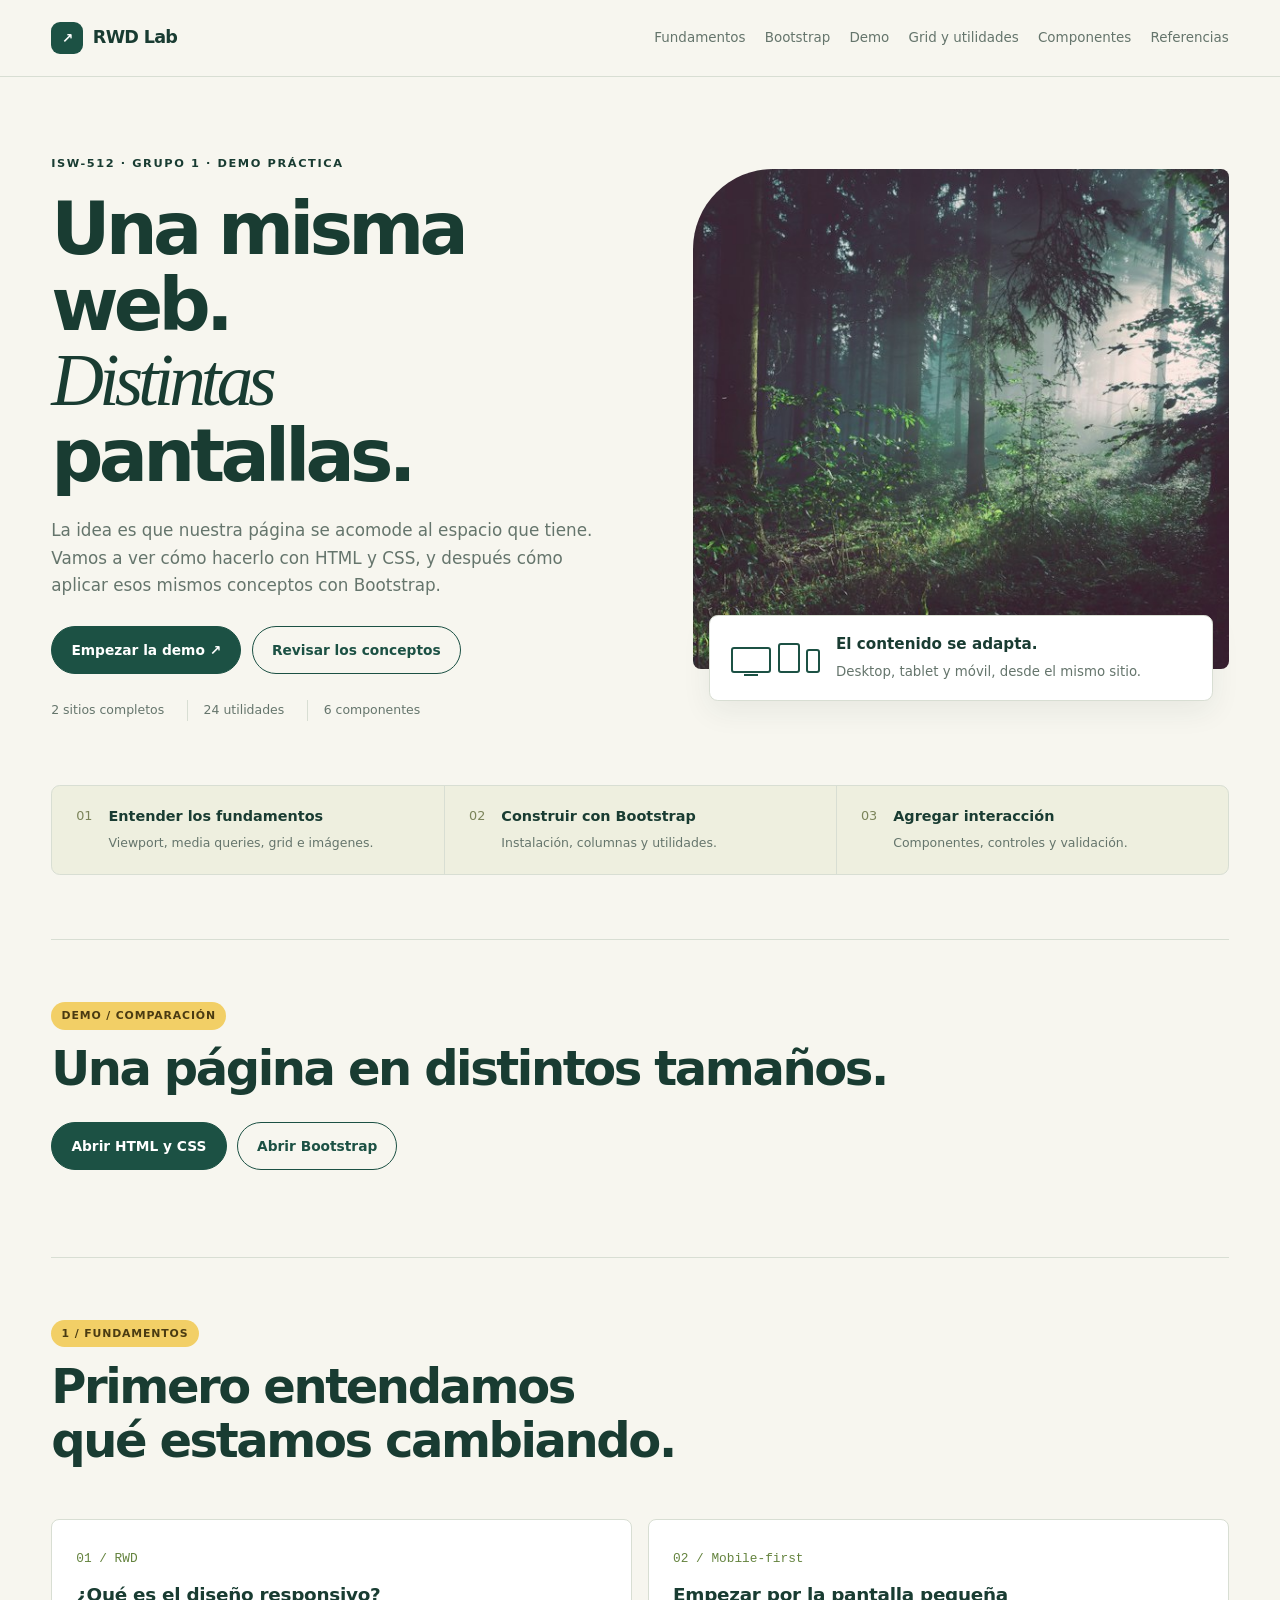
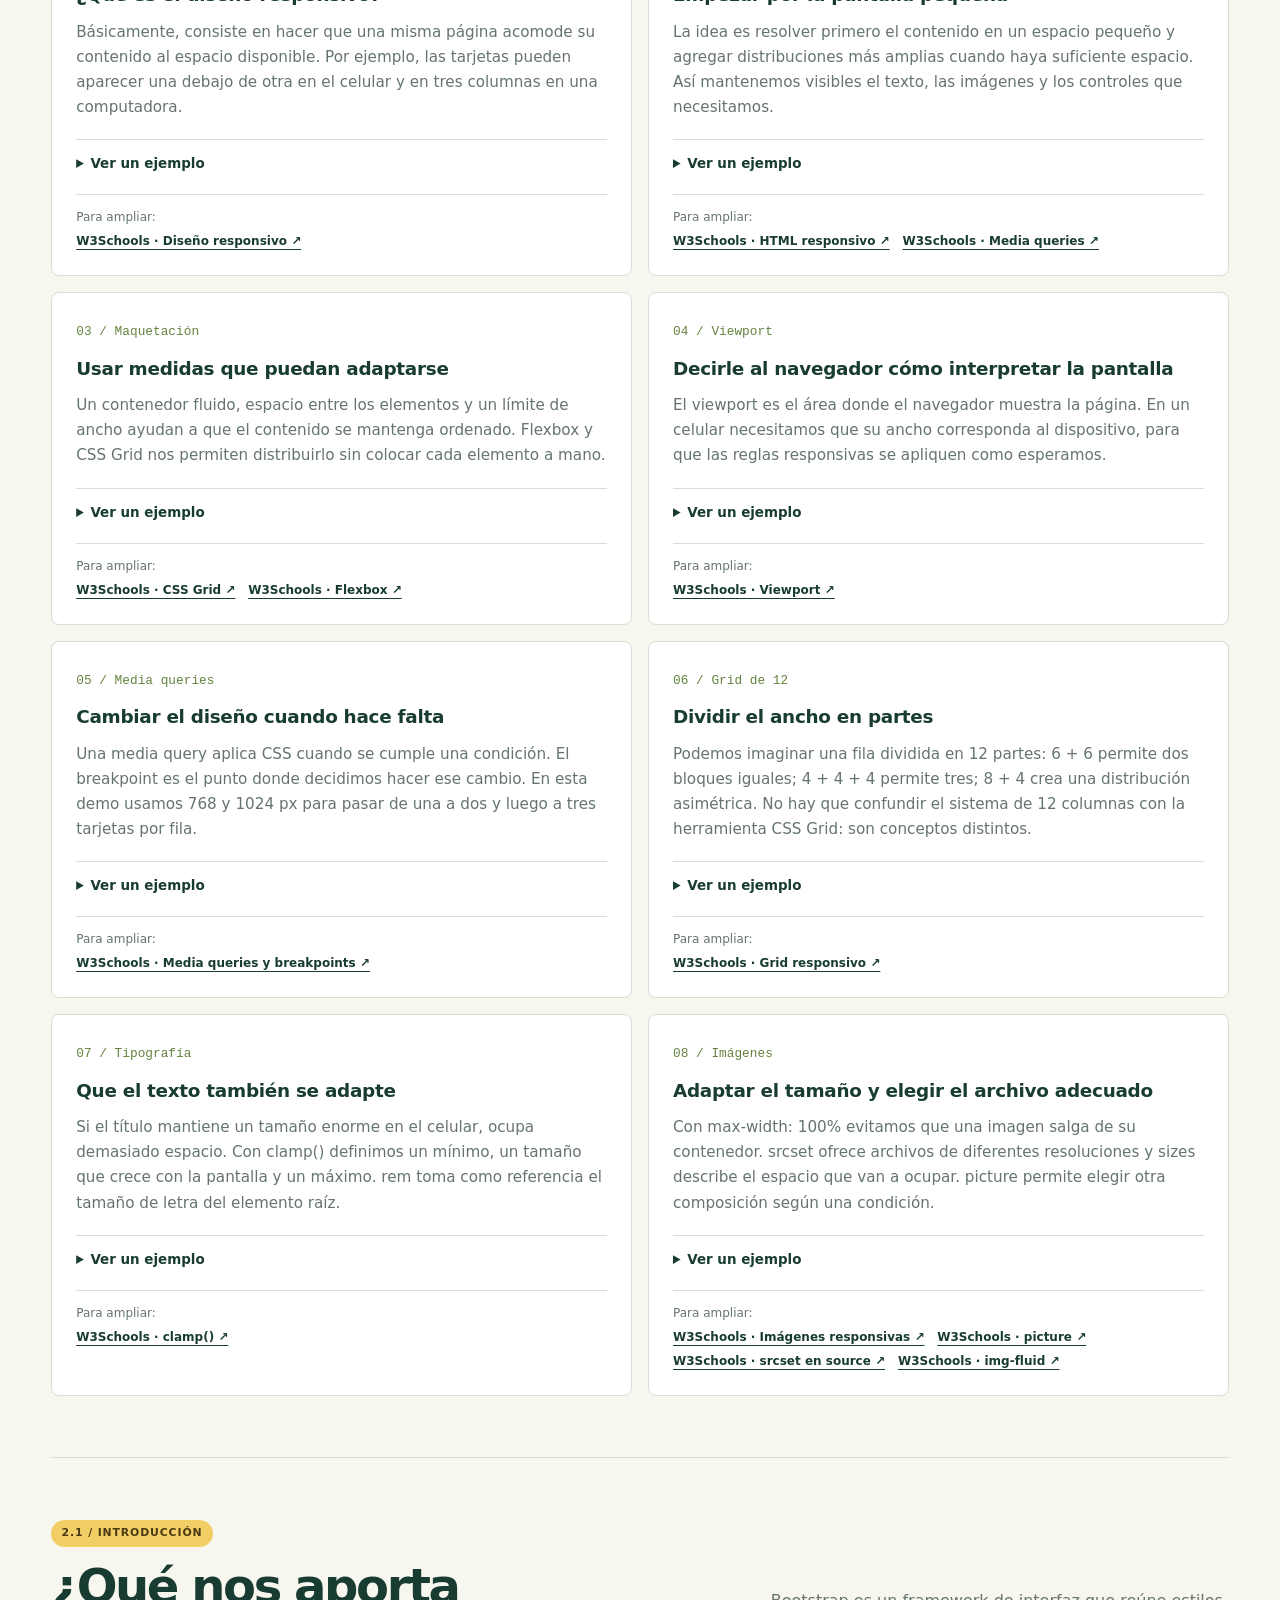
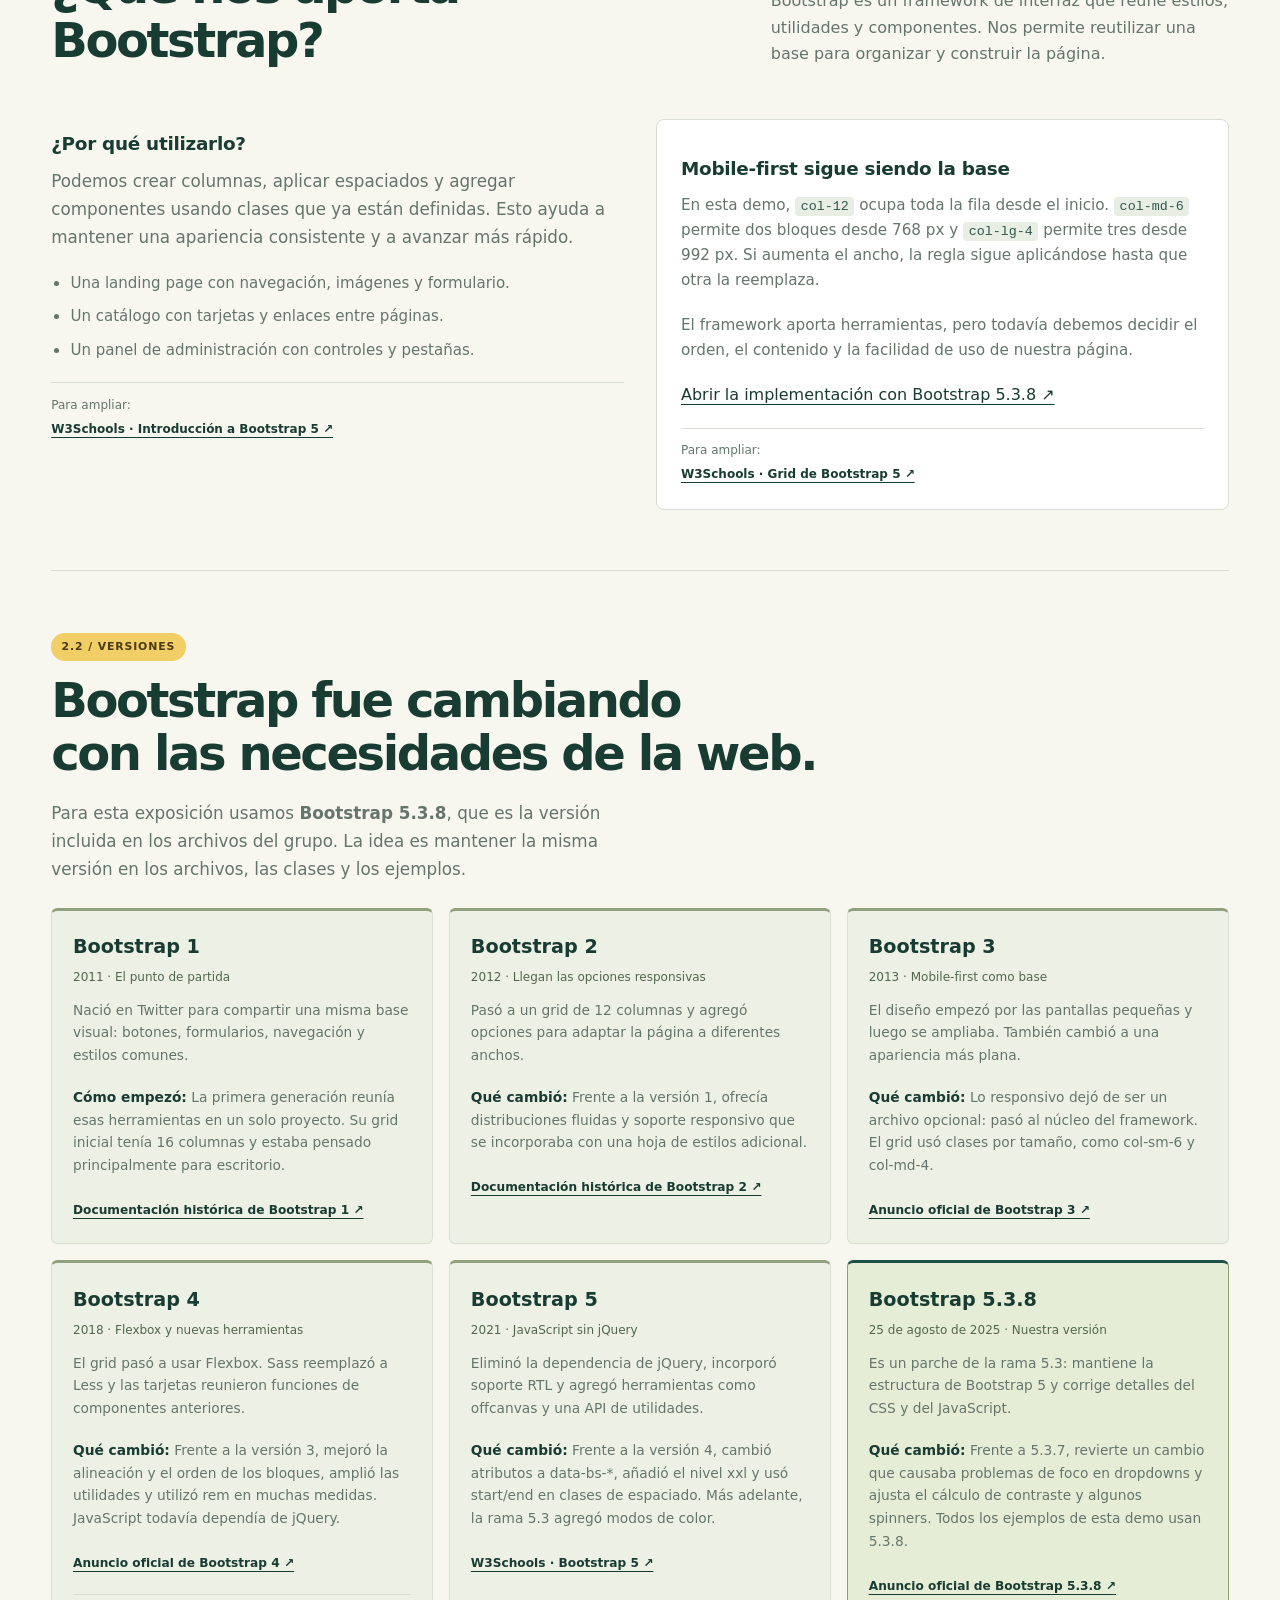
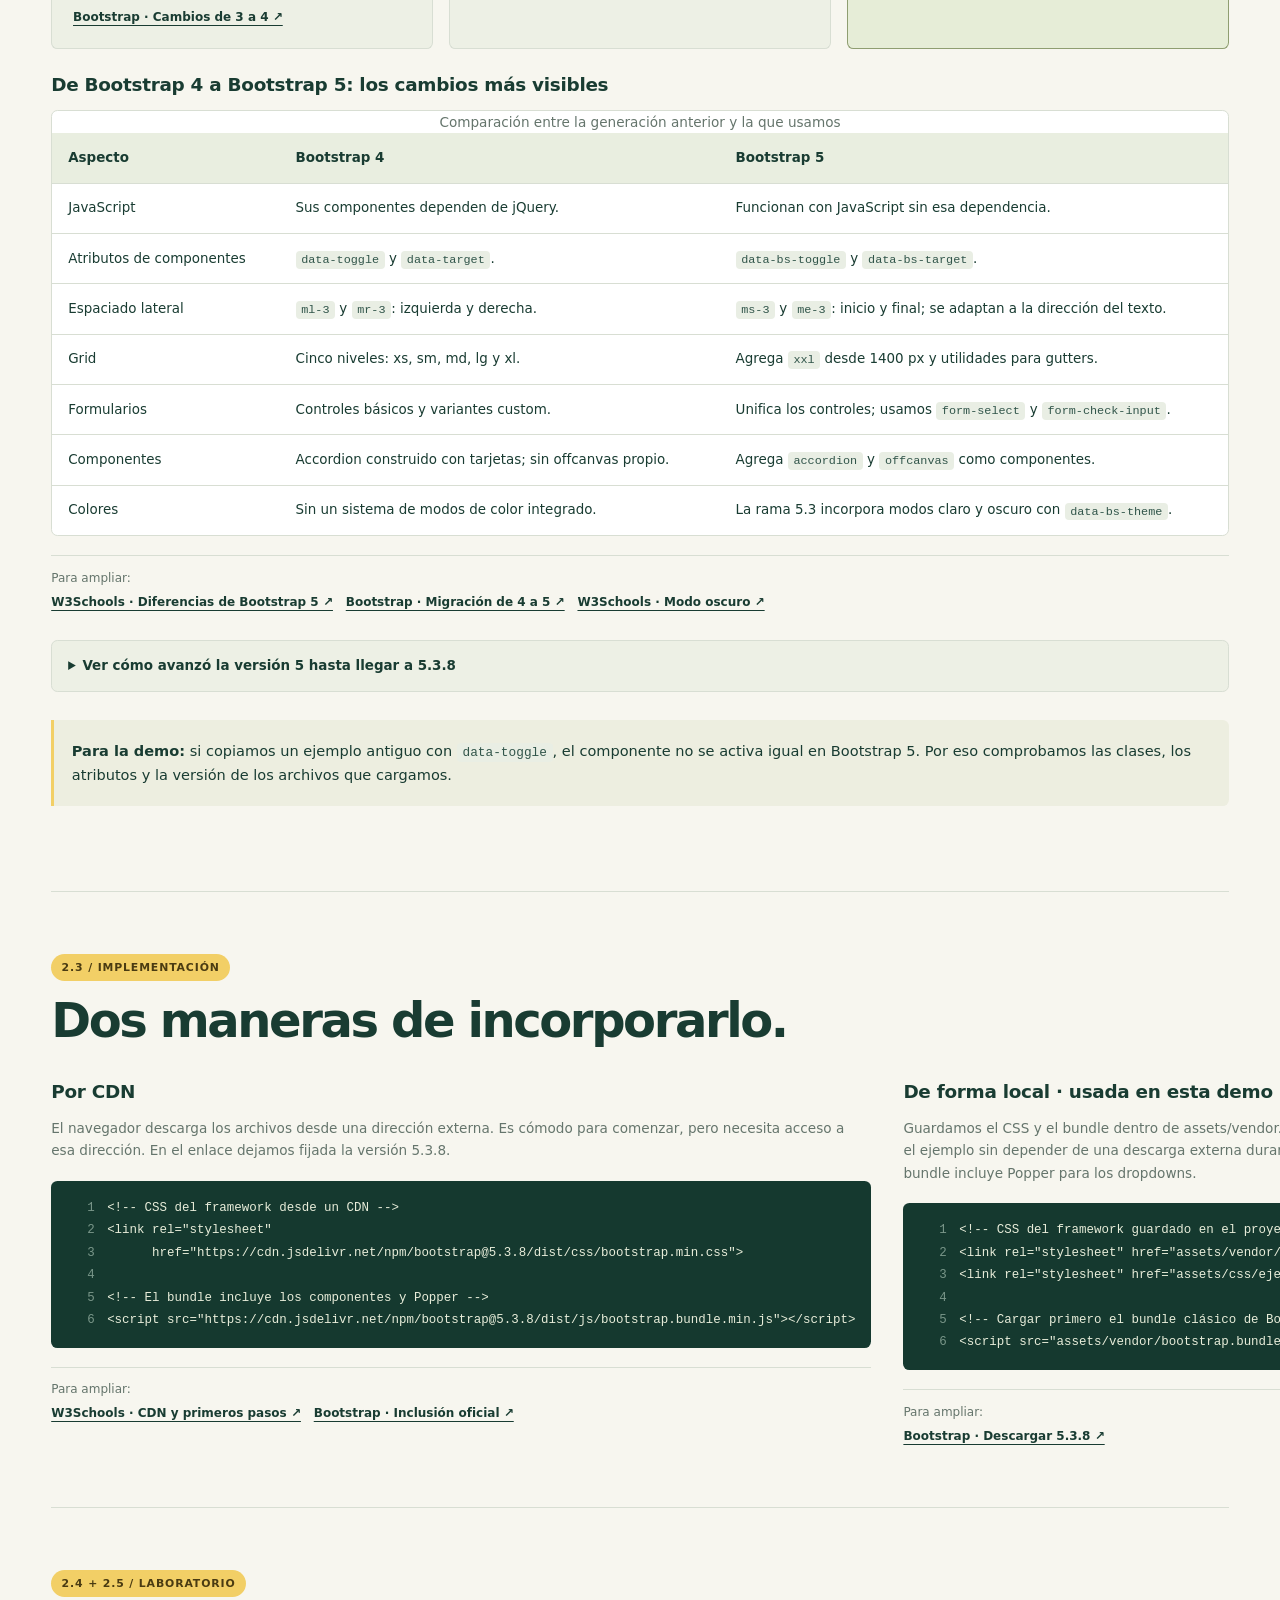
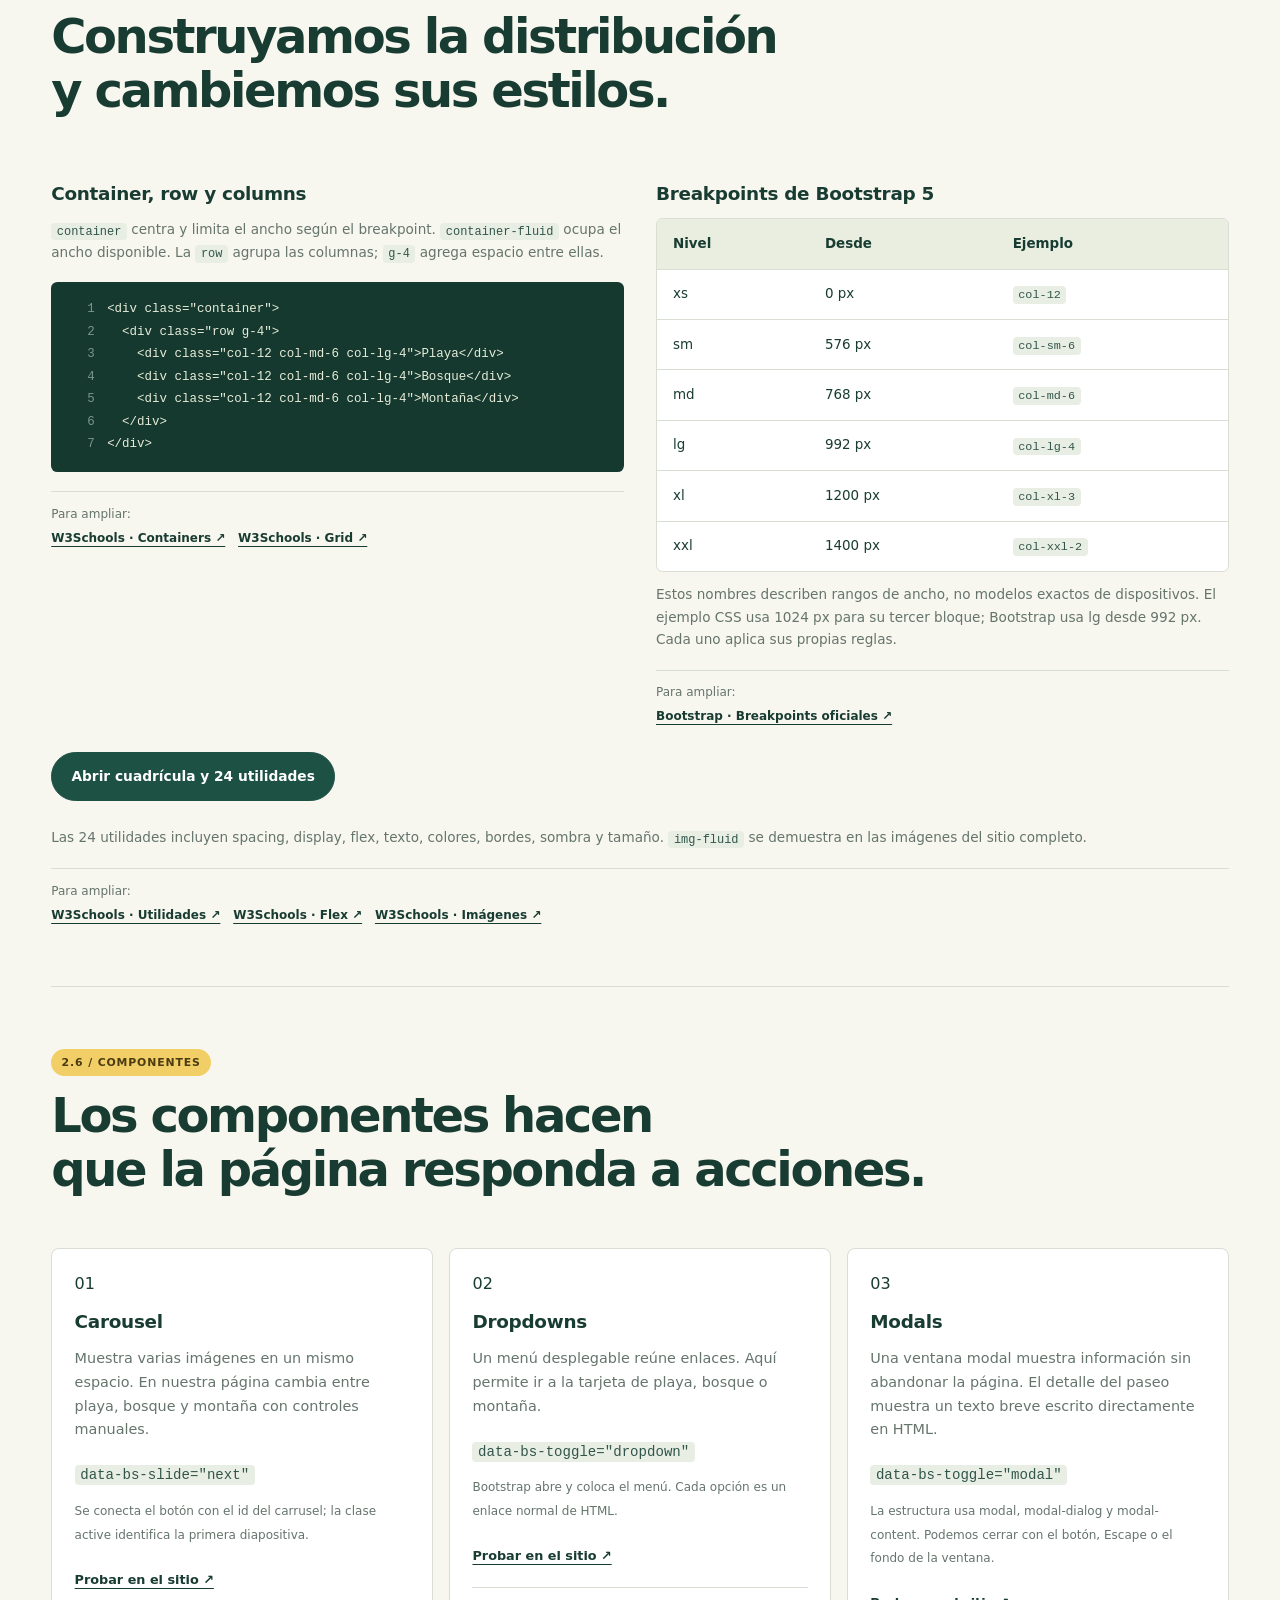
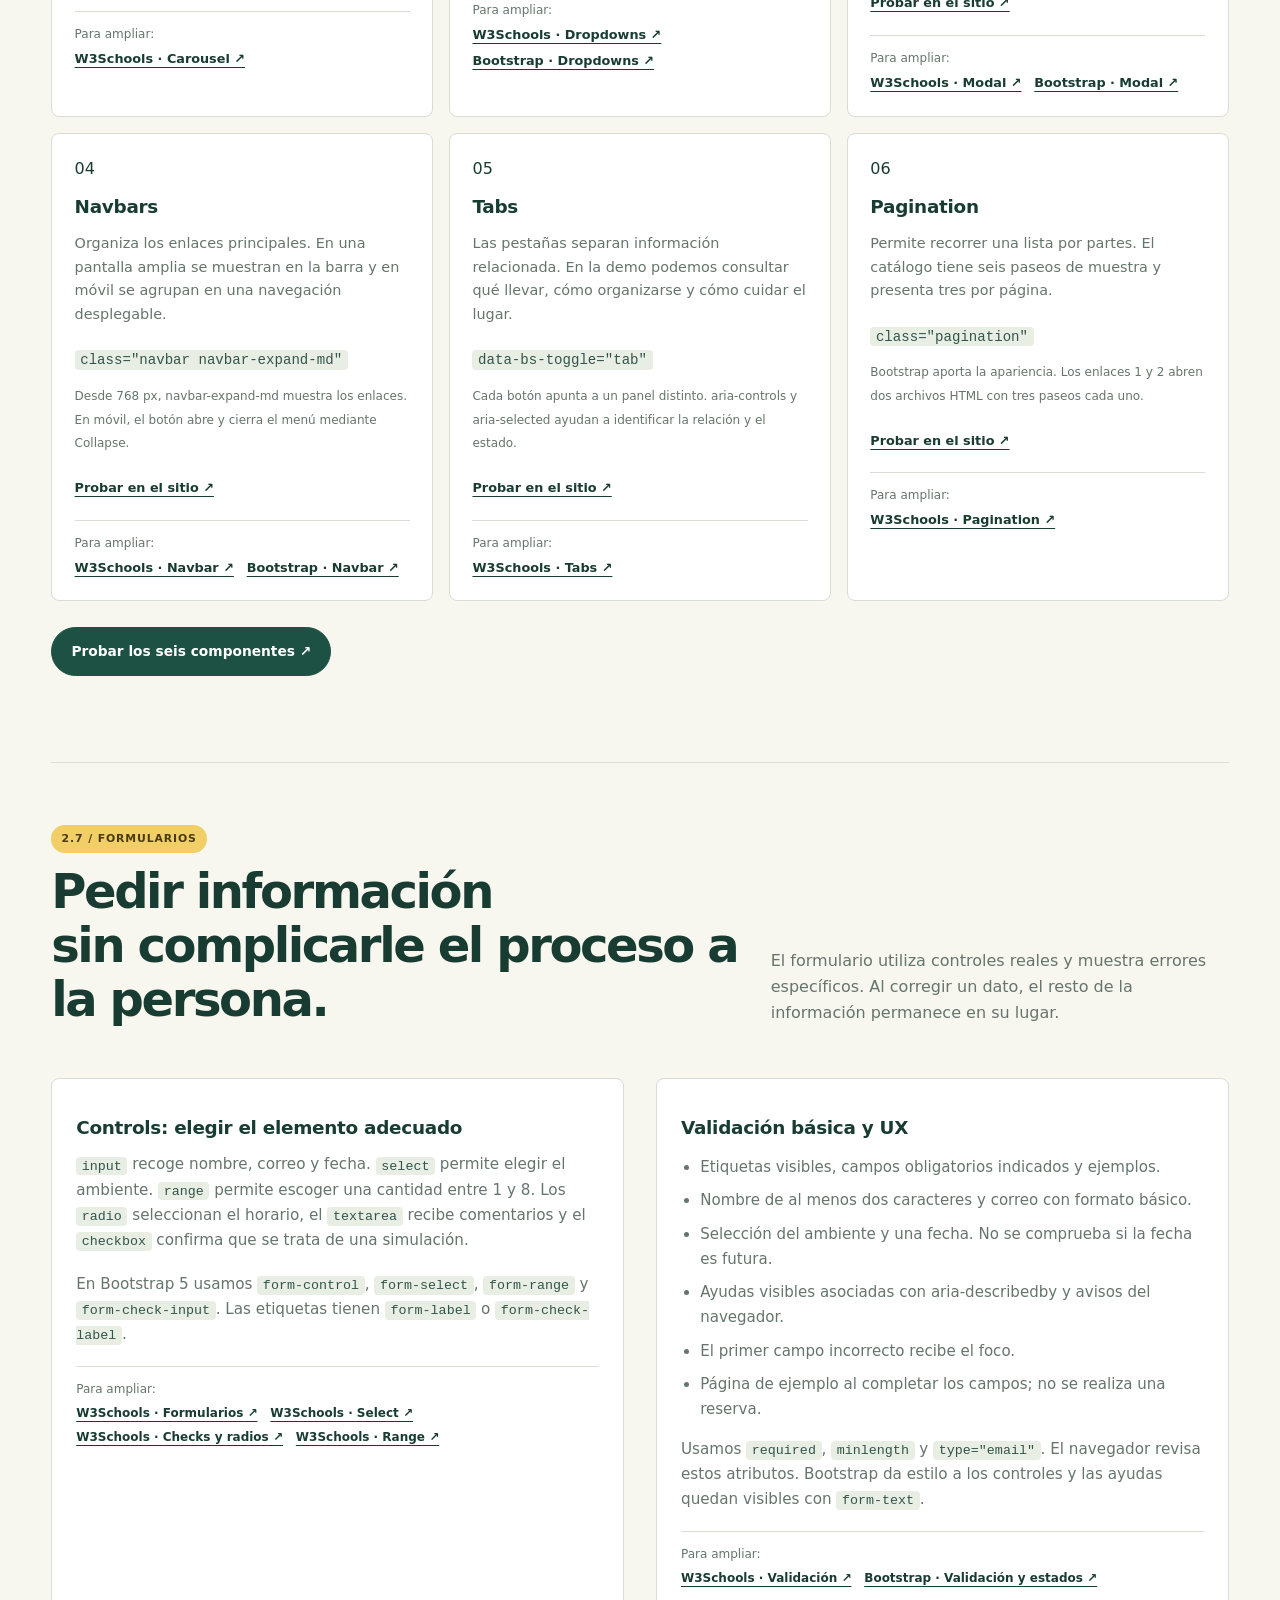
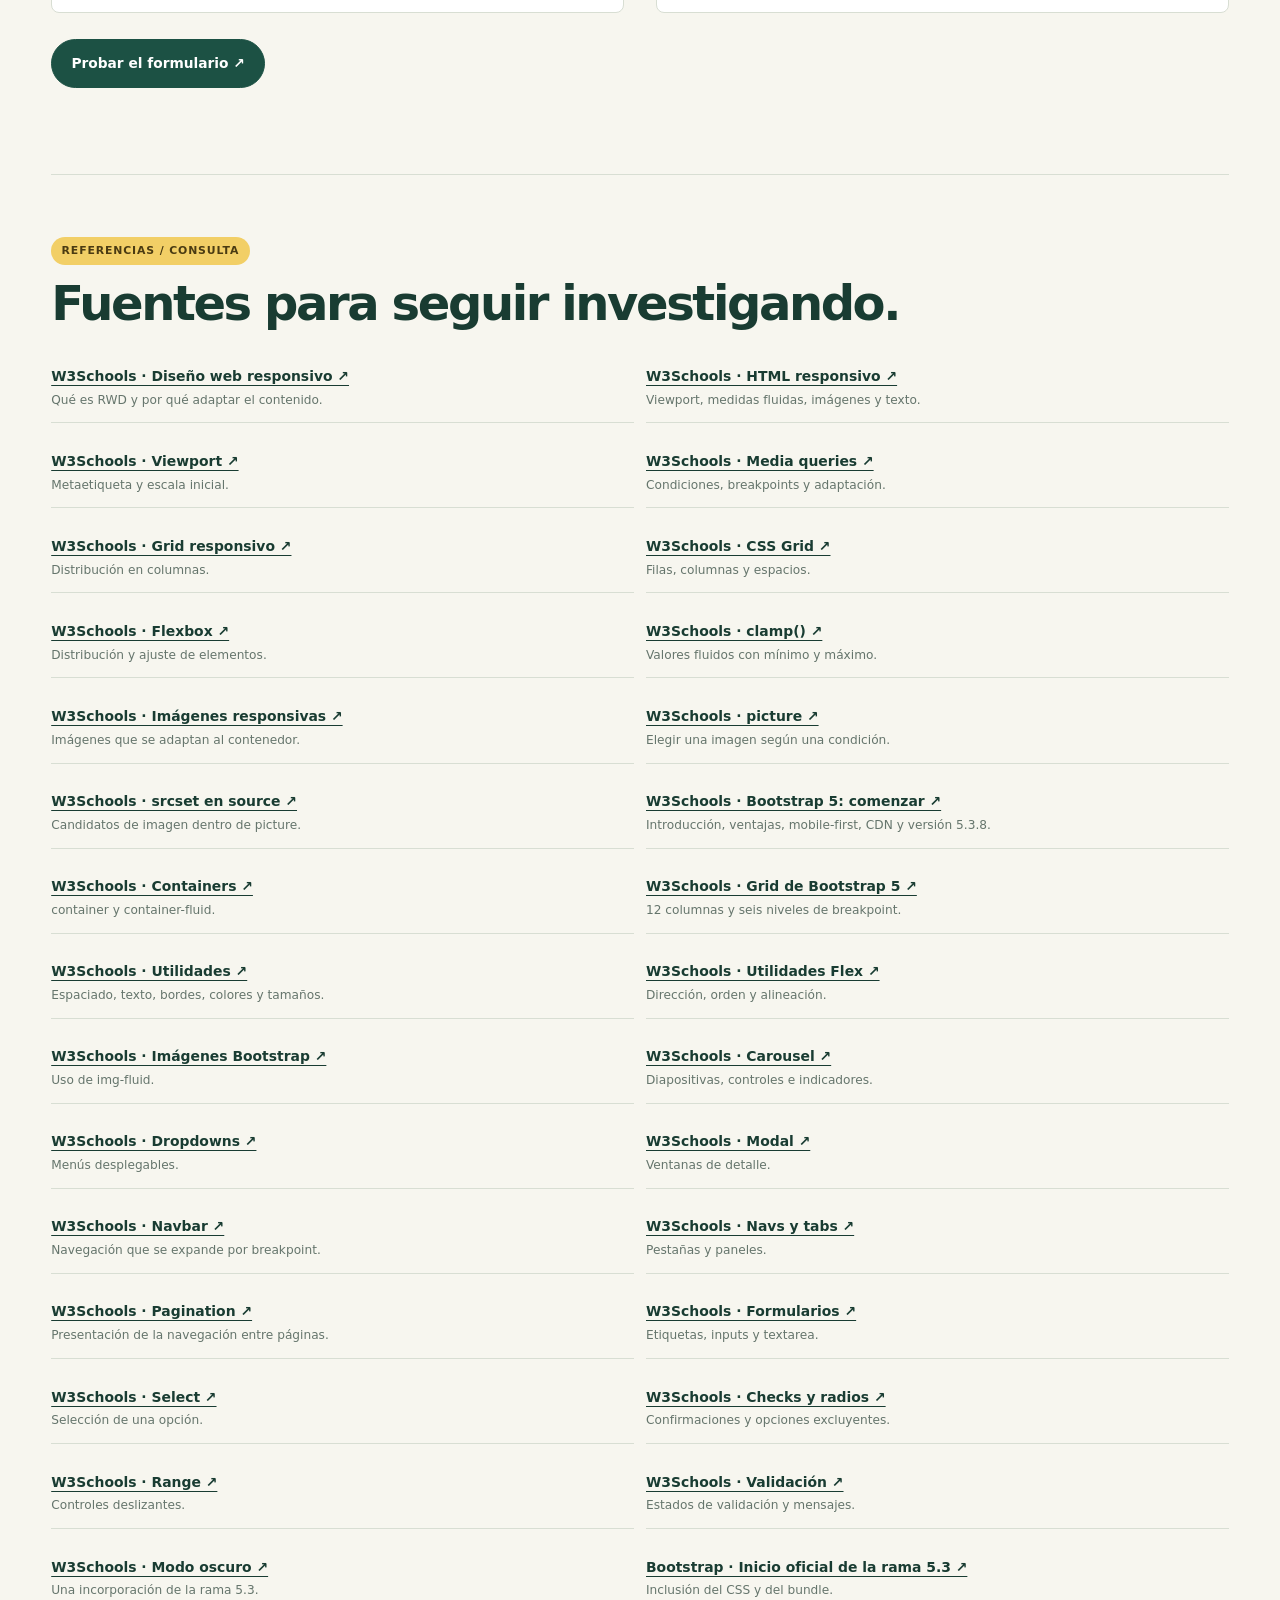
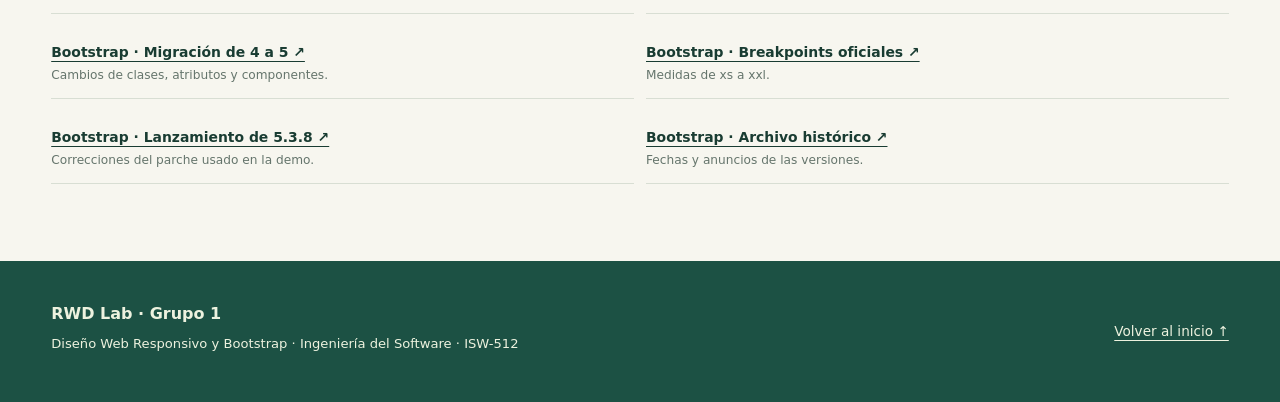
==== commit bc1d1297: "Quitar recuadro sobre la numeracion de Bootstrap" ====
--- a/index.html
+++ b/index.html
@@ -17,7 +17,7 @@
 </section>
 <section class="seccion" id="fundamentos"><div class="titulo-seccion"><div><span class="numero">1 / FUNDAMENTOS</span><h2>Primero entendamos<br>qué estamos cambiando.</h2></div></div><div class="conceptos"><article class="concepto"><span class="codigo-mini">01 / RWD</span><h3>¿Qué es el diseño responsivo?</h3><p>Básicamente, consiste en hacer que una misma página acomode su contenido al espacio disponible. Por ejemplo, las tarjetas pueden aparecer una debajo de otra en el celular y en tres columnas en una computadora.</p><details><summary>Ver un ejemplo</summary><pre><code><span class="linea">.destinos {</span><span class="linea">  display: grid;</span><span class="linea">  grid-template-columns: repeat(12, minmax(0, 1fr));</span><span class="linea">}</span><span class="linea">.destino { grid-column: span 12; }</span></code></pre><p>Esta es la base para móvil: cada tarjeta ocupa las 12 columnas. Más adelante, las media queries cambian cuánto ocupa. En el ejemplo podemos verlo funcionando, no solamente en una imagen.</p></details><div class="referencia-tema"><span>Para ampliar:</span> <a href="https://www.w3schools.com/css/css_rwd_intro.asp" target="_blank" rel="noopener">W3Schools · Diseño responsivo ↗</a></div></article><article class="concepto"><span class="codigo-mini">02 / Mobile-first</span><h3>Empezar por la pantalla pequeña</h3><p>La idea es resolver primero el contenido en un espacio pequeño y agregar distribuciones más amplias cuando haya suficiente espacio. Así mantenemos visibles el texto, las imágenes y los controles que necesitamos.</p><details><summary>Ver un ejemplo</summary><pre><code><span class="linea">.portada { grid-template-columns: 1fr; }</span><span class="linea"></span><span class="linea">@media (min-width: 768px) {</span><span class="linea">  .portada { grid-template-columns: 1fr 1fr; }</span><span class="linea">}</span></code></pre><p>La regla inicial crea una columna. Desde 768 px se agregan dos. En lugar de identificar el modelo del celular, trabajamos con el ancho que tiene la página.</p></details><div class="referencia-tema"><span>Para ampliar:</span> <a href="https://www.w3schools.com/html/html_responsive.asp" target="_blank" rel="noopener">W3Schools · HTML responsivo ↗</a><a href="https://www.w3schools.com/css/css_rwd_mediaqueries.asp" target="_blank" rel="noopener">W3Schools · Media queries ↗</a></div></article><article class="concepto"><span class="codigo-mini">03 / Maquetación</span><h3>Usar medidas que puedan adaptarse</h3><p>Un contenedor fluido, espacio entre los elementos y un límite de ancho ayudan a que el contenido se mantenga ordenado. Flexbox y CSS Grid nos permiten distribuirlo sin colocar cada elemento a mano.</p><details><summary>Ver un ejemplo</summary><pre><code><span class="linea">* { box-sizing: border-box; }</span><span class="linea">.contenedor {</span><span class="linea">  width: min(1120px, 92%);</span><span class="linea">  margin-inline: auto;</span><span class="linea">}</span><span class="linea">.navegacion { display: flex; flex-wrap: wrap; }</span></code></pre><p>El 92% deja espacio a los lados; 1120 px limita el ancho en pantallas grandes. border-box incluye padding y borde dentro del tamaño. flex-wrap permite que los enlaces pasen a otra línea.</p></details><div class="referencia-tema"><span>Para ampliar:</span> <a href="https://www.w3schools.com/css/css_grid.asp" target="_blank" rel="noopener">W3Schools · CSS Grid ↗</a><a href="https://www.w3schools.com/css/css3_flexbox.asp" target="_blank" rel="noopener">W3Schools · Flexbox ↗</a></div></article><article class="concepto"><span class="codigo-mini">04 / Viewport</span><h3>Decirle al navegador cómo interpretar la pantalla</h3><p>El viewport es el área donde el navegador muestra la página. En un celular necesitamos que su ancho corresponda al dispositivo, para que las reglas responsivas se apliquen como esperamos.</p><details><summary>Ver un ejemplo</summary><pre><code><span class="linea">&lt;meta name=&quot;viewport&quot;</span><span class="linea">      content=&quot;width=device-width, initial-scale=1&quot;&gt;</span></code></pre><p>width=device-width ajusta el viewport al ancho del dispositivo. initial-scale=1 establece la escala inicial. Lo colocamos dentro de head y dejamos que la persona pueda utilizar el zoom.</p></details><div class="referencia-tema"><span>Para ampliar:</span> <a href="https://www.w3schools.com/css/css_rwd_viewport.asp" target="_blank" rel="noopener">W3Schools · Viewport ↗</a></div></article><article class="concepto"><span class="codigo-mini">05 / Media queries</span><h3>Cambiar el diseño cuando hace falta</h3><p>Una media query aplica CSS cuando se cumple una condición. El breakpoint es el punto donde decidimos hacer ese cambio. En esta demo usamos 768 y 1024 px para pasar de una a dos y luego a tres tarjetas por fila.</p><details><summary>Ver un ejemplo</summary><pre><code><span class="linea">@media (min-width: 768px) {</span><span class="linea">  .destino { grid-column: span 6; }</span><span class="linea">}</span><span class="linea">@media (min-width: 1024px) {</span><span class="linea">  .destino { grid-column: span 4; }</span><span class="linea">}</span></code></pre><p>Las dos condiciones pueden cumplirse al mismo tiempo. En pantallas de 1024 px o más, la regla posterior de span 4 reemplaza span 6. Los breakpoints se eligen según lo que necesita el contenido.</p></details><div class="referencia-tema"><span>Para ampliar:</span> <a href="https://www.w3schools.com/css/css_rwd_mediaqueries.asp" target="_blank" rel="noopener">W3Schools · Media queries y breakpoints ↗</a></div></article><article class="concepto"><span class="codigo-mini">06 / Grid de 12</span><h3>Dividir el ancho en partes</h3><p>Podemos imaginar una fila dividida en 12 partes: 6 + 6 permite dos bloques iguales; 4 + 4 + 4 permite tres; 8 + 4 crea una distribución asimétrica. No hay que confundir el sistema de 12 columnas con la herramienta CSS Grid: son conceptos distintos.</p><details><summary>Ver un ejemplo</summary><pre><code><span class="linea">.destinos {</span><span class="linea">  display: grid;</span><span class="linea">  grid-template-columns: repeat(12, minmax(0, 1fr));</span><span class="linea">  gap: 1.5rem;</span><span class="linea">}</span><span class="linea">.destino { grid-column: span 4; }</span></code></pre><p>En el ejemplo CSS construimos ese sistema con CSS Grid. Bootstrap implementa su grid tradicional con Flexbox. En ambos casos, la distribución se puede expresar como partes de una fila.</p></details><div class="referencia-tema"><span>Para ampliar:</span> <a href="https://www.w3schools.com/css/css_rwd_grid.asp" target="_blank" rel="noopener">W3Schools · Grid responsivo ↗</a></div></article><article class="concepto"><span class="codigo-mini">07 / Tipografía</span><h3>Que el texto también se adapte</h3><p>Si el título mantiene un tamaño enorme en el celular, ocupa demasiado espacio. Con clamp() definimos un mínimo, un tamaño que crece con la pantalla y un máximo. rem toma como referencia el tamaño de letra del elemento raíz.</p><details><summary>Ver un ejemplo</summary><pre><code><span class="linea">h1 {</span><span class="linea">  font-size: clamp(2.4rem, 1.2rem + 5vw, 5rem);</span><span class="linea">  line-height: 1.04;</span><span class="linea">}</span><span class="linea">p { max-width: 65ch; }</span></code></pre><p>El título cambia de manera gradual, incluso entre los breakpoints. El máximo en ch ayuda a que un párrafo no forme líneas demasiado largas.</p></details><div class="referencia-tema"><span>Para ampliar:</span> <a href="https://www.w3schools.com/cssref/func_clamp.php" target="_blank" rel="noopener">W3Schools · clamp() ↗</a></div></article><article class="concepto"><span class="codigo-mini">08 / Imágenes</span><h3>Adaptar el tamaño y elegir el archivo adecuado</h3><p>Con max-width: 100% evitamos que una imagen salga de su contenedor. srcset ofrece archivos de diferentes resoluciones y sizes describe el espacio que van a ocupar. picture permite elegir otra composición según una condición.</p><details><summary>Ver un ejemplo</summary><pre><code><span class="linea">&lt;picture&gt;</span><span class="linea">  &lt;source media=&quot;(max-width: 767px)&quot;</span><span class="linea">          srcset=&quot;assets/img/bosque-800.jpg&quot;&gt;</span><span class="linea">  &lt;img src=&quot;assets/img/playa-1400.jpg&quot;</span><span class="linea">       srcset=&quot;assets/img/playa-400.jpg 400w,</span><span class="linea">               assets/img/playa-800.jpg 800w,</span><span class="linea">               assets/img/playa-1400.jpg 1400w&quot;</span><span class="linea">       sizes=&quot;(min-width: 768px) 44vw, 92vw&quot;</span><span class="linea">       alt=&quot;Olas del mar vistas desde una costa&quot;&gt;</span><span class="linea">&lt;/picture&gt;</span></code></pre><p>En móvil, picture prioriza el bosque; en una pantalla más ancha, aparece la costa. Con srcset el navegador elige el archivo considerando el espacio y la densidad de píxeles. Bootstrap aporta img-fluid para adaptar la imagen al contenedor.</p></details><div class="referencia-tema"><span>Para ampliar:</span> <a href="https://www.w3schools.com/css/css_rwd_images.asp" target="_blank" rel="noopener">W3Schools · Imágenes responsivas ↗</a><a href="https://www.w3schools.com/tags/tag_picture.asp" target="_blank" rel="noopener">W3Schools · picture ↗</a><a href="https://www.w3schools.com/tags/att_source_srcset.asp" target="_blank" rel="noopener">W3Schools · srcset en source ↗</a><a href="https://www.w3schools.com/bootstrap5/bootstrap_images.php" target="_blank" rel="noopener">W3Schools · img-fluid ↗</a></div></article></div></section>
 <section class="seccion" id="bootstrap"><div class="titulo-seccion"><div><span class="numero">2.1 / INTRODUCCIÓN</span><h2>¿Qué nos aporta<br>Bootstrap?</h2></div><p>Bootstrap es un framework de interfaz que reúne estilos, utilidades y componentes. Nos permite reutilizar una base para organizar y construir la página.</p></div><div class="split"><div><h3>¿Por qué utilizarlo?</h3><p class="lead">Podemos crear columnas, aplicar espaciados y agregar componentes usando clases que ya están definidas. Esto ayuda a mantener una apariencia consistente y a avanzar más rápido.</p><ul class="lista"><li>Una landing page con navegación, imágenes y formulario.</li><li>Un catálogo con tarjetas y enlaces entre páginas.</li><li>Un panel de administración con controles y pestañas.</li></ul><div class="referencia-tema"><span>Para ampliar:</span> <a href="https://www.w3schools.com/bootstrap5/bootstrap_get_started.php" target="_blank" rel="noopener">W3Schools · Introducción a Bootstrap 5 ↗</a></div></div><div class="concepto"><h3>Mobile-first sigue siendo la base</h3><p>En esta demo, <code>col-12</code> ocupa toda la fila desde el inicio. <code>col-md-6</code> permite dos bloques desde 768 px y <code>col-lg-4</code> permite tres desde 992 px. Si aumenta el ancho, la regla sigue aplicándose hasta que otra la reemplaza.</p><p>El framework aporta herramientas, pero todavía debemos decidir el orden, el contenido y la facilidad de uso de nuestra página.</p><a href="ejemplo-bootstrap.html" target="_blank" rel="noopener">Abrir la implementación con Bootstrap 5.3.8 ↗</a><div class="referencia-tema"><span>Para ampliar:</span> <a href="https://www.w3schools.com/bootstrap5/bootstrap_grid_system.php" target="_blank" rel="noopener">W3Schools · Grid de Bootstrap 5 ↗</a></div></div></div></section>
-<section class="seccion" id="versiones"><span class="numero">2.2 / VERSIONES</span><h2>Bootstrap fue cambiando<br>con las necesidades de la web.</h2><p class="lead">Para esta exposición usamos <strong>Bootstrap 5.3.8</strong>, que es la versión incluida en los archivos del grupo. La idea es mantener la misma versión en los archivos, las clases y los ejemplos.</p><div class="versiones"><article class="version"><strong>Bootstrap 1</strong><span class="version-fecha">2011 · El punto de partida</span><p>Nació en Twitter para compartir una misma base visual: botones, formularios, navegación y estilos comunes.</p><p><b>Cómo empezó:</b> La primera generación reunía esas herramientas en un solo proyecto. Su grid inicial tenía 16 columnas y estaba pensado principalmente para escritorio.</p><a href="https://getbootstrap.com/1.4.0/" target="_blank" rel="noopener">Documentación histórica de Bootstrap 1 ↗</a></article><article class="version"><strong>Bootstrap 2</strong><span class="version-fecha">2012 · Llegan las opciones responsivas</span><p>Pasó a un grid de 12 columnas y agregó opciones para adaptar la página a diferentes anchos.</p><p><b>Qué cambió:</b> Frente a la versión 1, ofrecía distribuciones fluidas y soporte responsivo que se incorporaba con una hoja de estilos adicional.</p><a href="https://getbootstrap.com/2.3.2/scaffolding.html" target="_blank" rel="noopener">Documentación histórica de Bootstrap 2 ↗</a></article><article class="version"><strong>Bootstrap 3</strong><span class="version-fecha">2013 · Mobile-first como base</span><p>El diseño empezó por las pantallas pequeñas y luego se ampliaba. También cambió a una apariencia más plana.</p><p><b>Qué cambió:</b> Lo responsivo dejó de ser un archivo opcional: pasó al núcleo del framework. El grid usó clases por tamaño, como col-sm-6 y col-md-4.</p><a href="https://blog.getbootstrap.com/2013/08/19/bootstrap-3-released/" target="_blank" rel="noopener">Anuncio oficial de Bootstrap 3 ↗</a></article><article class="version"><strong>Bootstrap 4</strong><span class="version-fecha">2018 · Flexbox y nuevas herramientas</span><p>El grid pasó a usar Flexbox. Sass reemplazó a Less y las tarjetas reunieron funciones de componentes anteriores.</p><p><b>Qué cambió:</b> Frente a la versión 3, mejoró la alineación y el orden de los bloques, amplió las utilidades y utilizó rem en muchas medidas. JavaScript todavía dependía de jQuery.</p><a href="https://blog.getbootstrap.com/2018/01/18/bootstrap-4/" target="_blank" rel="noopener">Anuncio oficial de Bootstrap 4 ↗</a><div class="referencia-tema"><a href="https://getbootstrap.com/docs/4.6/migration/" target="_blank" rel="noopener">Bootstrap · Cambios de 3 a 4 ↗</a></div></article><article class="version"><strong>Bootstrap 5</strong><span class="version-fecha">2021 · JavaScript sin jQuery</span><p>Eliminó la dependencia de jQuery, incorporó soporte RTL y agregó herramientas como offcanvas y una API de utilidades.</p><p><b>Qué cambió:</b> Frente a la versión 4, cambió atributos a data-bs-*, añadió el nivel xxl y usó start/end en clases de espaciado. Más adelante, la rama 5.3 agregó modos de color.</p><a href="https://www.w3schools.com/bootstrap5/bootstrap_get_started.php" target="_blank" rel="noopener">W3Schools · Bootstrap 5 ↗</a></article><article class="version version-elegida"><strong>Bootstrap 5.3.8</strong><span class="version-fecha">25 de agosto de 2025 · Nuestra versión</span><p>Es un parche de la rama 5.3: mantiene la estructura de Bootstrap 5 y corrige detalles del CSS y del JavaScript.</p><p><b>Qué cambió:</b> Frente a 5.3.7, revierte un cambio que causaba problemas de foco en dropdowns y ajusta el cálculo de contraste y algunos spinners. Todos los ejemplos de esta demo usan 5.3.8.</p><a href="https://blog.getbootstrap.com/2025/08/25/bootstrap-5-3-8/" target="_blank" rel="noopener">Anuncio oficial de Bootstrap 5.3.8 ↗</a></article></div><div class="apunte"><p><strong>¿Cómo leemos 5.3.8?</strong> El 5 identifica la versión mayor, el 3 la versión menor y el 8 el parche. Un cambio de generación puede modificar la forma de trabajar; un parche se concentra en correcciones.</p></div>
+<section class="seccion" id="versiones"><span class="numero">2.2 / VERSIONES</span><h2>Bootstrap fue cambiando<br>con las necesidades de la web.</h2><p class="lead">Para esta exposición usamos <strong>Bootstrap 5.3.8</strong>, que es la versión incluida en los archivos del grupo. La idea es mantener la misma versión en los archivos, las clases y los ejemplos.</p><div class="versiones"><article class="version"><strong>Bootstrap 1</strong><span class="version-fecha">2011 · El punto de partida</span><p>Nació en Twitter para compartir una misma base visual: botones, formularios, navegación y estilos comunes.</p><p><b>Cómo empezó:</b> La primera generación reunía esas herramientas en un solo proyecto. Su grid inicial tenía 16 columnas y estaba pensado principalmente para escritorio.</p><a href="https://getbootstrap.com/1.4.0/" target="_blank" rel="noopener">Documentación histórica de Bootstrap 1 ↗</a></article><article class="version"><strong>Bootstrap 2</strong><span class="version-fecha">2012 · Llegan las opciones responsivas</span><p>Pasó a un grid de 12 columnas y agregó opciones para adaptar la página a diferentes anchos.</p><p><b>Qué cambió:</b> Frente a la versión 1, ofrecía distribuciones fluidas y soporte responsivo que se incorporaba con una hoja de estilos adicional.</p><a href="https://getbootstrap.com/2.3.2/scaffolding.html" target="_blank" rel="noopener">Documentación histórica de Bootstrap 2 ↗</a></article><article class="version"><strong>Bootstrap 3</strong><span class="version-fecha">2013 · Mobile-first como base</span><p>El diseño empezó por las pantallas pequeñas y luego se ampliaba. También cambió a una apariencia más plana.</p><p><b>Qué cambió:</b> Lo responsivo dejó de ser un archivo opcional: pasó al núcleo del framework. El grid usó clases por tamaño, como col-sm-6 y col-md-4.</p><a href="https://blog.getbootstrap.com/2013/08/19/bootstrap-3-released/" target="_blank" rel="noopener">Anuncio oficial de Bootstrap 3 ↗</a></article><article class="version"><strong>Bootstrap 4</strong><span class="version-fecha">2018 · Flexbox y nuevas herramientas</span><p>El grid pasó a usar Flexbox. Sass reemplazó a Less y las tarjetas reunieron funciones de componentes anteriores.</p><p><b>Qué cambió:</b> Frente a la versión 3, mejoró la alineación y el orden de los bloques, amplió las utilidades y utilizó rem en muchas medidas. JavaScript todavía dependía de jQuery.</p><a href="https://blog.getbootstrap.com/2018/01/18/bootstrap-4/" target="_blank" rel="noopener">Anuncio oficial de Bootstrap 4 ↗</a><div class="referencia-tema"><a href="https://getbootstrap.com/docs/4.6/migration/" target="_blank" rel="noopener">Bootstrap · Cambios de 3 a 4 ↗</a></div></article><article class="version"><strong>Bootstrap 5</strong><span class="version-fecha">2021 · JavaScript sin jQuery</span><p>Eliminó la dependencia de jQuery, incorporó soporte RTL y agregó herramientas como offcanvas y una API de utilidades.</p><p><b>Qué cambió:</b> Frente a la versión 4, cambió atributos a data-bs-*, añadió el nivel xxl y usó start/end en clases de espaciado. Más adelante, la rama 5.3 agregó modos de color.</p><a href="https://www.w3schools.com/bootstrap5/bootstrap_get_started.php" target="_blank" rel="noopener">W3Schools · Bootstrap 5 ↗</a></article><article class="version version-elegida"><strong>Bootstrap 5.3.8</strong><span class="version-fecha">25 de agosto de 2025 · Nuestra versión</span><p>Es un parche de la rama 5.3: mantiene la estructura de Bootstrap 5 y corrige detalles del CSS y del JavaScript.</p><p><b>Qué cambió:</b> Frente a 5.3.7, revierte un cambio que causaba problemas de foco en dropdowns y ajusta el cálculo de contraste y algunos spinners. Todos los ejemplos de esta demo usan 5.3.8.</p><a href="https://blog.getbootstrap.com/2025/08/25/bootstrap-5-3-8/" target="_blank" rel="noopener">Anuncio oficial de Bootstrap 5.3.8 ↗</a></article></div>
 <h3>De Bootstrap 4 a Bootstrap 5: los cambios más visibles</h3><div class="tabla-wrap"><table><caption class="nota">Comparación entre la generación anterior y la que usamos</caption><thead><tr><th>Aspecto</th><th>Bootstrap 4</th><th>Bootstrap 5</th></tr></thead><tbody><tr><td>JavaScript</td><td>Sus componentes dependen de jQuery.</td><td>Funcionan con JavaScript sin esa dependencia.</td></tr><tr><td>Atributos de componentes</td><td><code>data-toggle</code> y <code>data-target</code>.</td><td><code>data-bs-toggle</code> y <code>data-bs-target</code>.</td></tr><tr><td>Espaciado lateral</td><td><code>ml-3</code> y <code>mr-3</code>: izquierda y derecha.</td><td><code>ms-3</code> y <code>me-3</code>: inicio y final; se adaptan a la dirección del texto.</td></tr><tr><td>Grid</td><td>Cinco niveles: xs, sm, md, lg y xl.</td><td>Agrega <code>xxl</code> desde 1400 px y utilidades para gutters.</td></tr><tr><td>Formularios</td><td>Controles básicos y variantes custom.</td><td>Unifica los controles; usamos <code>form-select</code> y <code>form-check-input</code>.</td></tr><tr><td>Componentes</td><td>Accordion construido con tarjetas; sin offcanvas propio.</td><td>Agrega <code>accordion</code> y <code>offcanvas</code> como componentes.</td></tr><tr><td>Colores</td><td>Sin un sistema de modos de color integrado.</td><td>La rama 5.3 incorpora modos claro y oscuro con <code>data-bs-theme</code>.</td></tr></tbody></table></div><div class="referencia-tema"><span>Para ampliar:</span> <a href="https://www.w3schools.com/bootstrap5/bootstrap_get_started.php" target="_blank" rel="noopener">W3Schools · Diferencias de Bootstrap 5 ↗</a><a href="https://getbootstrap.com/docs/5.3/migration/" target="_blank" rel="noopener">Bootstrap · Migración de 4 a 5 ↗</a><a href="https://www.w3schools.com/bootstrap5/bootstrap_dark_mode.php" target="_blank" rel="noopener">W3Schools · Modo oscuro ↗</a></div>
 <details class="version-detalle"><summary>Ver cómo avanzó la versión 5 hasta llegar a 5.3.8</summary><div class="tabla-wrap"><table><thead><tr><th>Rama</th><th>Cambio principal</th><th>Fuente oficial</th></tr></thead><tbody><tr><td>5.0 · 2021</td><td>Base sin jQuery, RTL, nuevo accordion y offcanvas.</td><td><a href="https://blog.getbootstrap.com/2021/05/05/bootstrap-5/" target="_blank" rel="noopener">Bootstrap 5.0 ↗</a></td></tr><tr><td>5.1 · 2021</td><td>Agrega stacks para organizar elementos y nuevas utilidades.</td><td><a href="https://blog.getbootstrap.com/2021/08/04/bootstrap-5-1-0/" target="_blank" rel="noopener">Bootstrap 5.1 ↗</a></td></tr><tr><td>5.2 · 2022</td><td>Amplía las variables CSS en componentes y la personalización; incorpora offcanvas responsivo.</td><td><a href="https://blog.getbootstrap.com/2022/07/19/bootstrap-5-2-0/" target="_blank" rel="noopener">Bootstrap 5.2 ↗</a></td></tr><tr><td>5.3 · 2023</td><td>Introduce modos de color y amplía las variables y utilidades de color.</td><td><a href="https://blog.getbootstrap.com/2023/05/30/bootstrap-5-3-0/" target="_blank" rel="noopener">Bootstrap 5.3 ↗</a></td></tr><tr><td>5.3.8 · 2025</td><td>Corrige detalles del foco en dropdowns, contraste del CSS y spinners; actualiza la documentación.</td><td><a href="https://blog.getbootstrap.com/2025/08/25/bootstrap-5-3-8/" target="_blank" rel="noopener">Bootstrap 5.3.8 ↗</a></td></tr></tbody></table></div></details><div class="apunte"><p><strong>Para la demo:</strong> si copiamos un ejemplo antiguo con <code>data-toggle</code>, el componente no se activa igual en Bootstrap 5. Por eso comprobamos las clases, los atributos y la versión de los archivos que cargamos.</p></div></section>
 <section class="seccion" id="implementacion"><span class="numero">2.3 / IMPLEMENTACIÓN</span><h2>Dos maneras de incorporarlo.</h2><div class="split"><article><h3>Por CDN</h3><p class="nota">El navegador descarga los archivos desde una dirección externa. Es cómodo para comenzar, pero necesita acceso a esa dirección. En el enlace dejamos fijada la versión 5.3.8.</p><pre><code><span class="linea">&lt;!-- CSS del framework desde un CDN --&gt;</span><span class="linea">&lt;link rel=&quot;stylesheet&quot;</span><span class="linea">      href=&quot;https://cdn.jsdelivr.net/npm/bootstrap@5.3.8/dist/css/bootstrap.min.css&quot;&gt;</span><span class="linea"></span><span class="linea">&lt;!-- El bundle incluye los componentes y Popper --&gt;</span><span class="linea">&lt;script src=&quot;https://cdn.jsdelivr.net/npm/bootstrap@5.3.8/dist/js/bootstrap.bundle.min.js&quot;&gt;&lt;/script&gt;</span></code></pre><div class="referencia-tema"><span>Para ampliar:</span> <a href="https://www.w3schools.com/bootstrap5/bootstrap_get_started.php" target="_blank" rel="noopener">W3Schools · CDN y primeros pasos ↗</a><a href="https://getbootstrap.com/docs/5.3/getting-started/introduction/" target="_blank" rel="noopener">Bootstrap · Inclusión oficial ↗</a></div></article><article><h3>De forma local · usada en esta demo</h3><p class="nota">Guardamos el CSS y el bundle dentro de assets/vendor. Así podemos mostrar el ejemplo sin depender de una descarga externa durante la exposición. El bundle incluye Popper para los dropdowns.</p><pre><code><span class="linea">&lt;!-- CSS del framework guardado en el proyecto --&gt;</span><span class="linea">&lt;link rel=&quot;stylesheet&quot; href=&quot;assets/vendor/bootstrap.min.css&quot;&gt;</span><span class="linea">&lt;link rel=&quot;stylesheet&quot; href=&quot;assets/css/ejemplo-bootstrap.css&quot;&gt;</span><span class="linea"></span><span class="linea">&lt;!-- Cargar primero el bundle clásico de Bootstrap 5.3.8 --&gt;</span><span class="linea">&lt;script src=&quot;assets/vendor/bootstrap.bundle.min.js&quot;&gt;&lt;/script&gt;</span></code></pre><div class="referencia-tema"><span>Para ampliar:</span> <a href="https://getbootstrap.com/docs/5.3/getting-started/download/" target="_blank" rel="noopener">Bootstrap · Descargar 5.3.8 ↗</a></div></article></div></section>
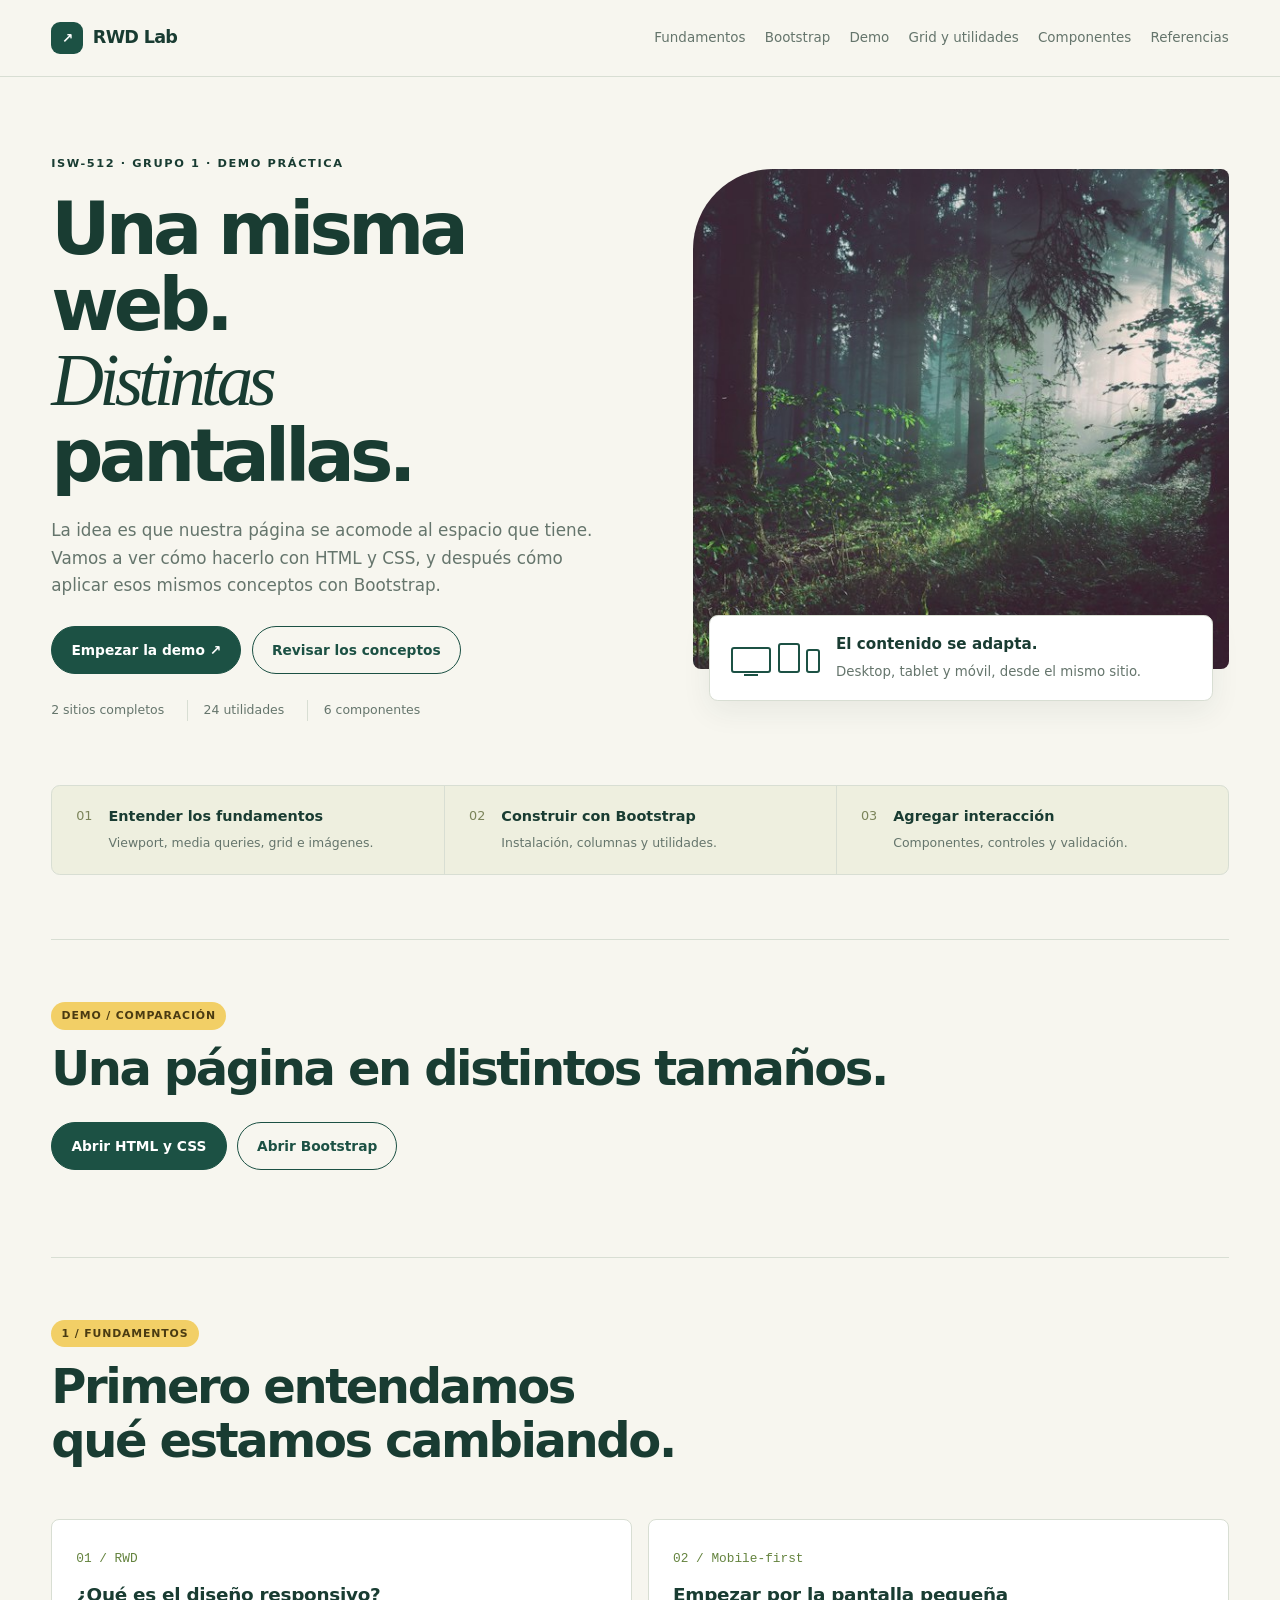
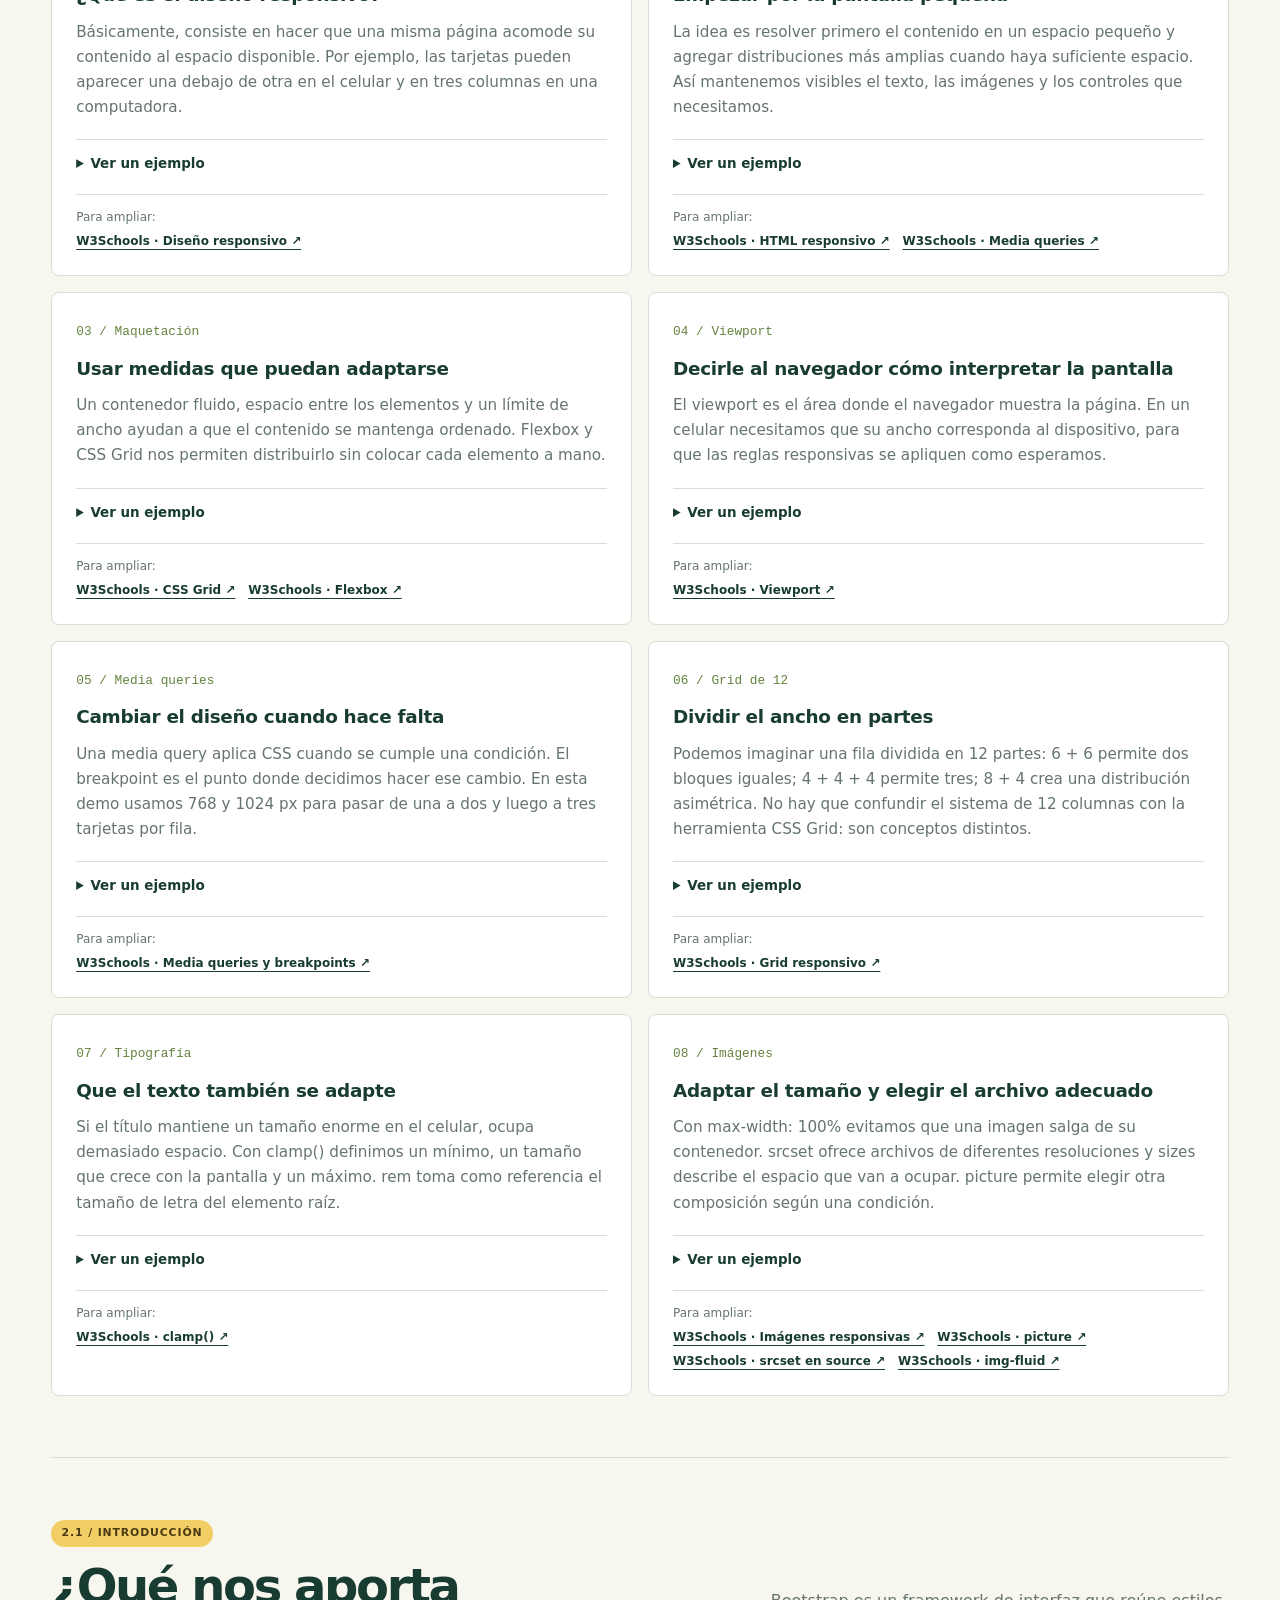
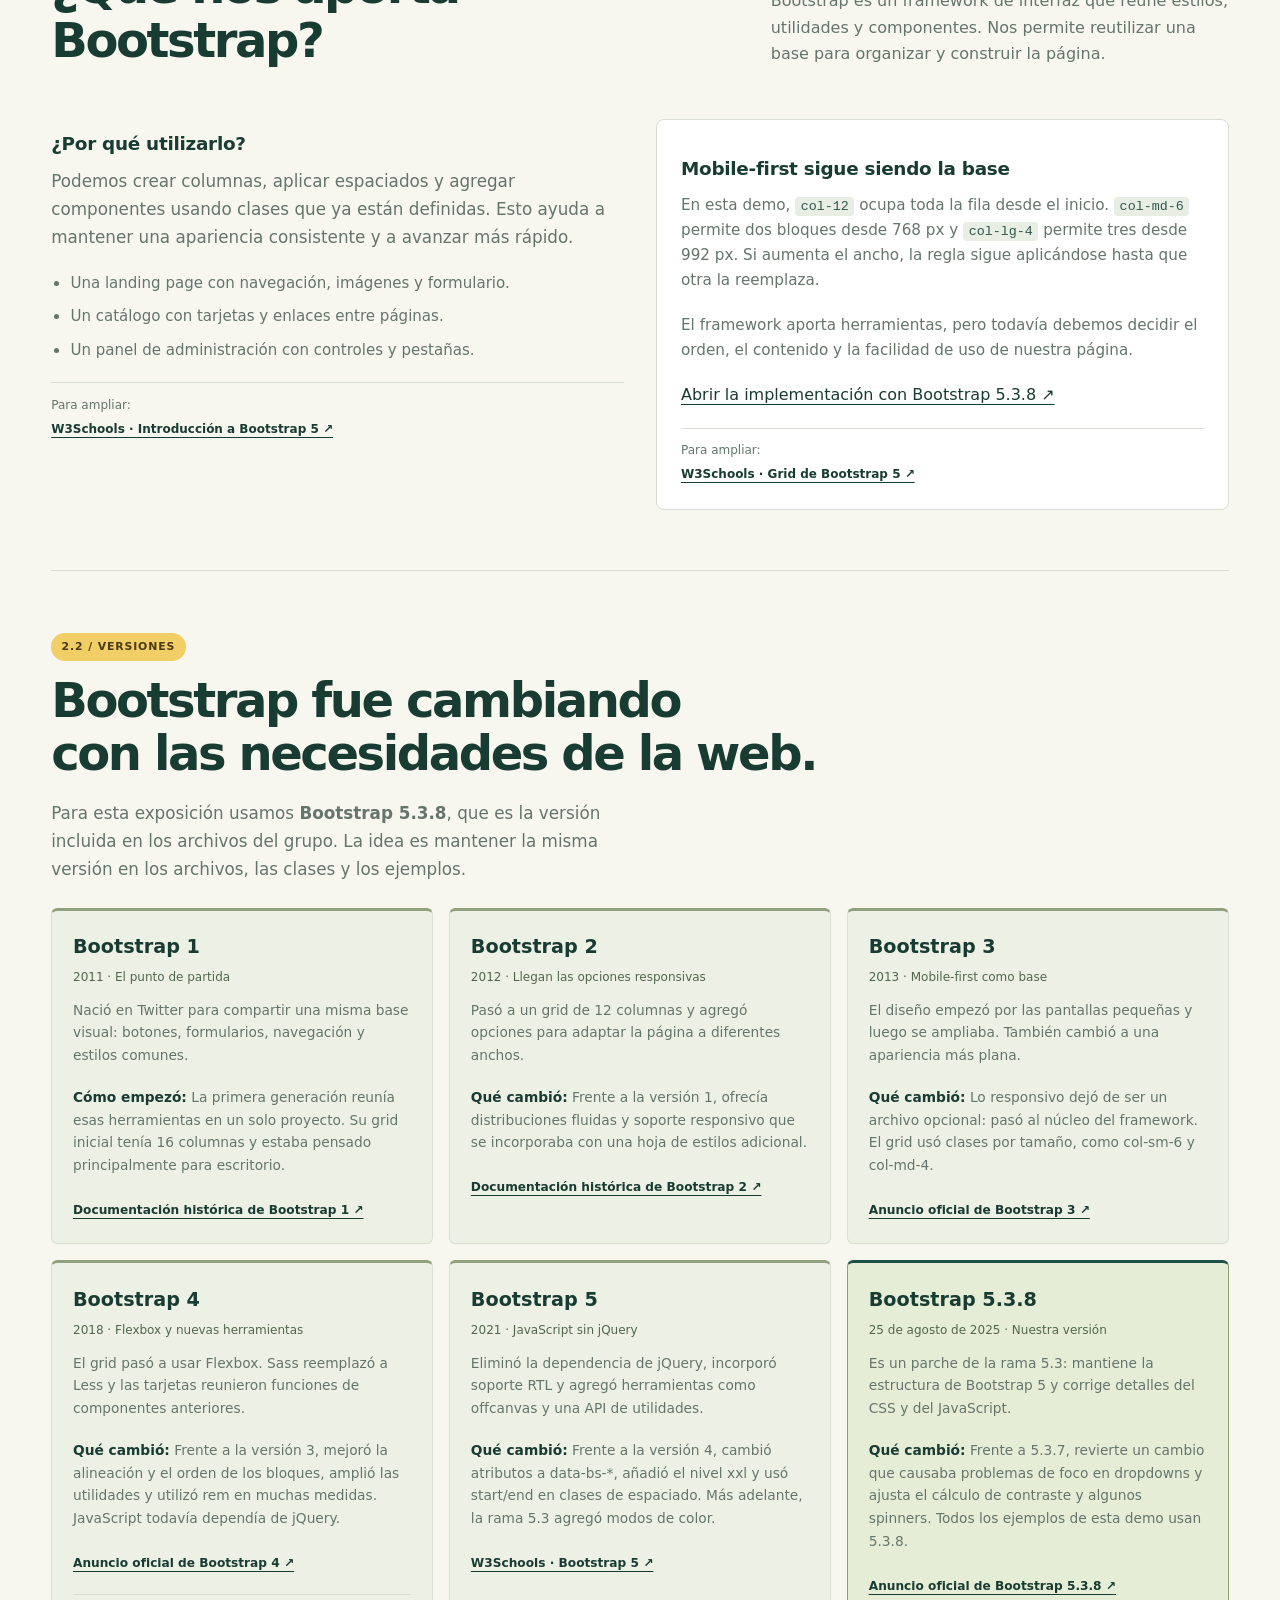
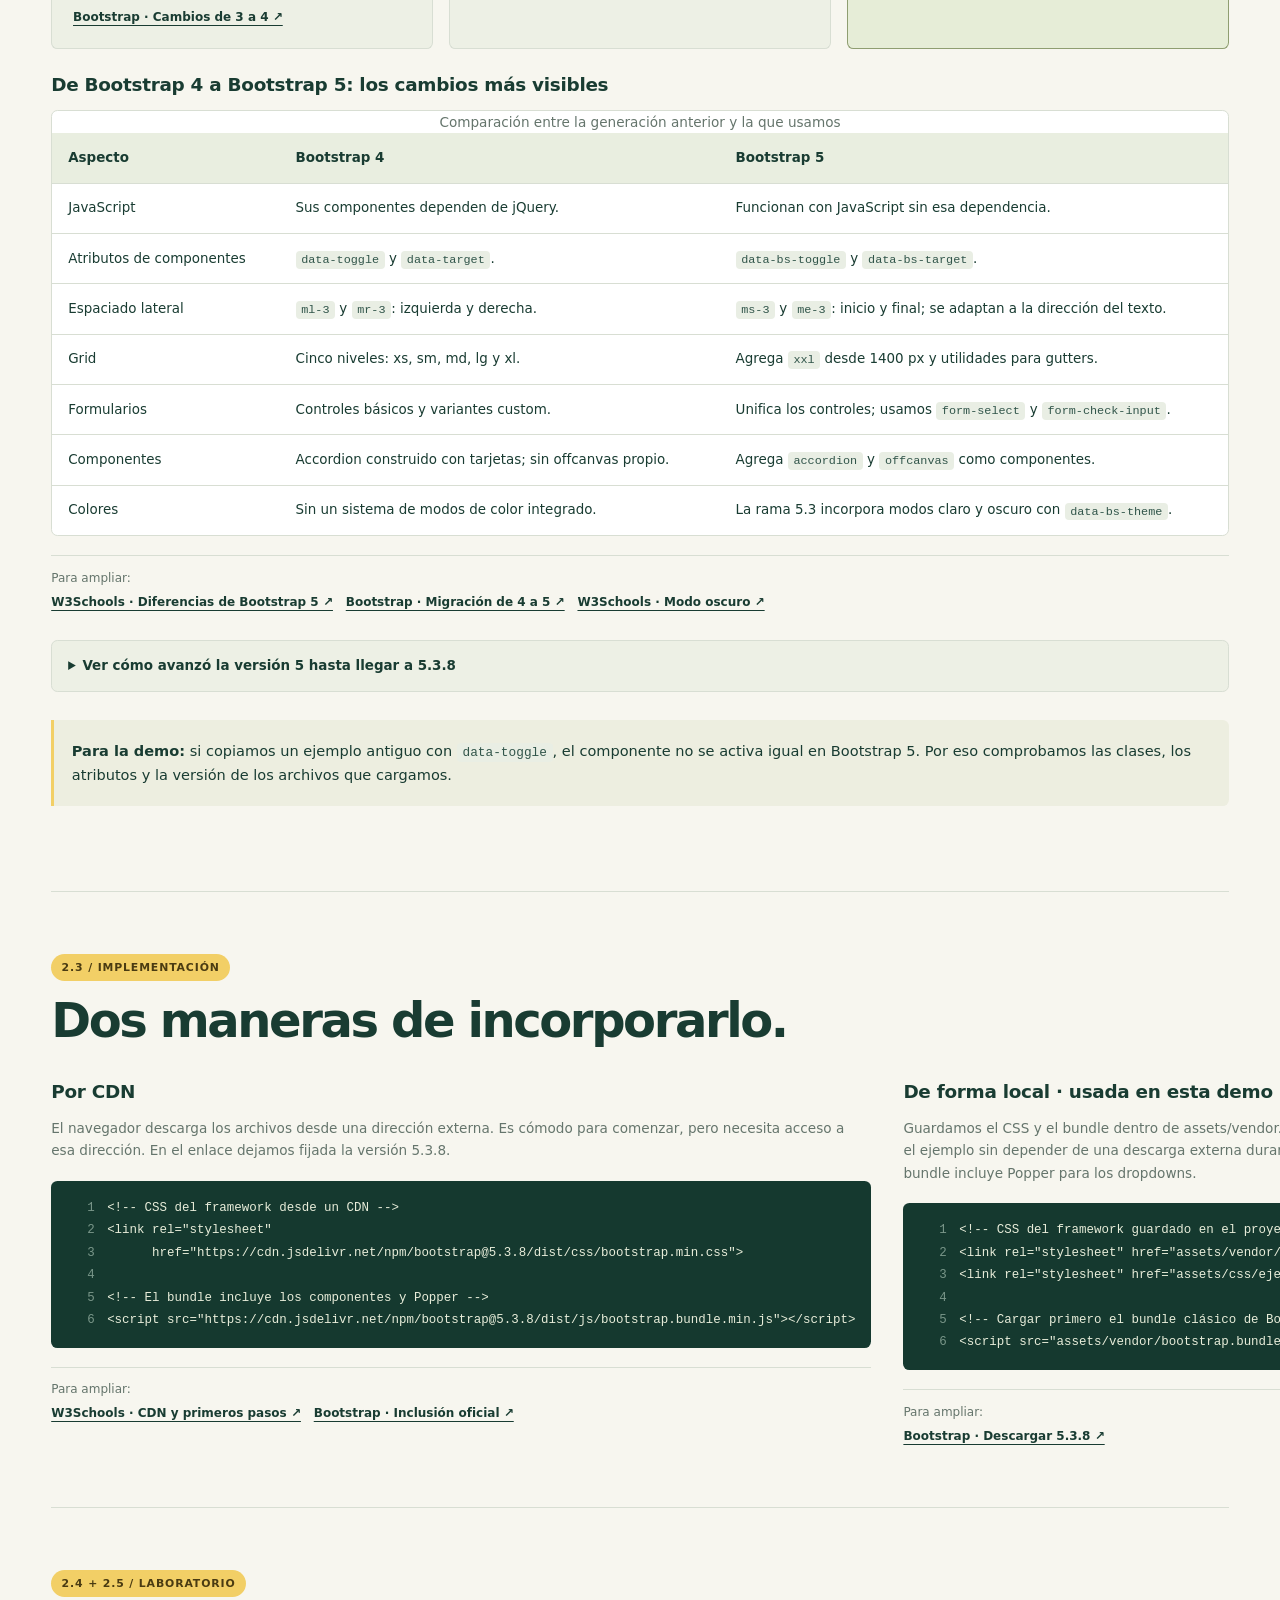
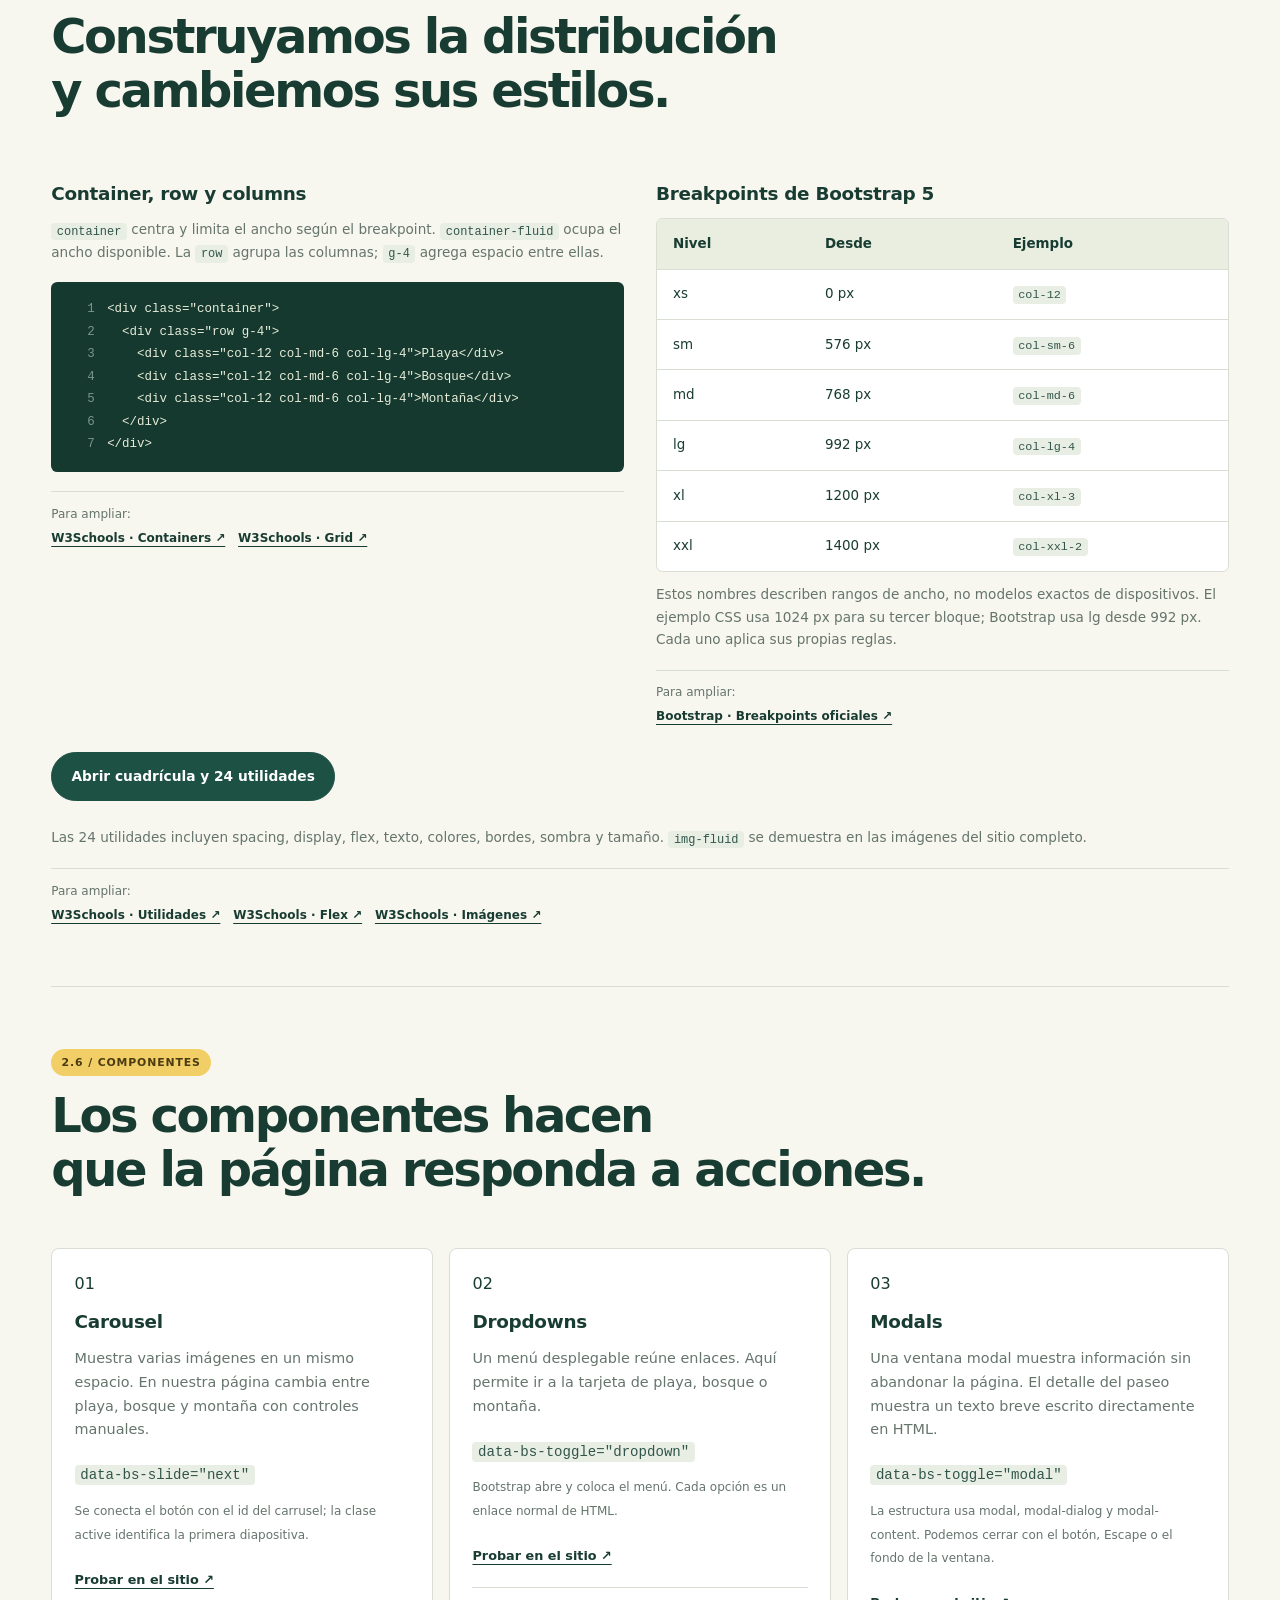
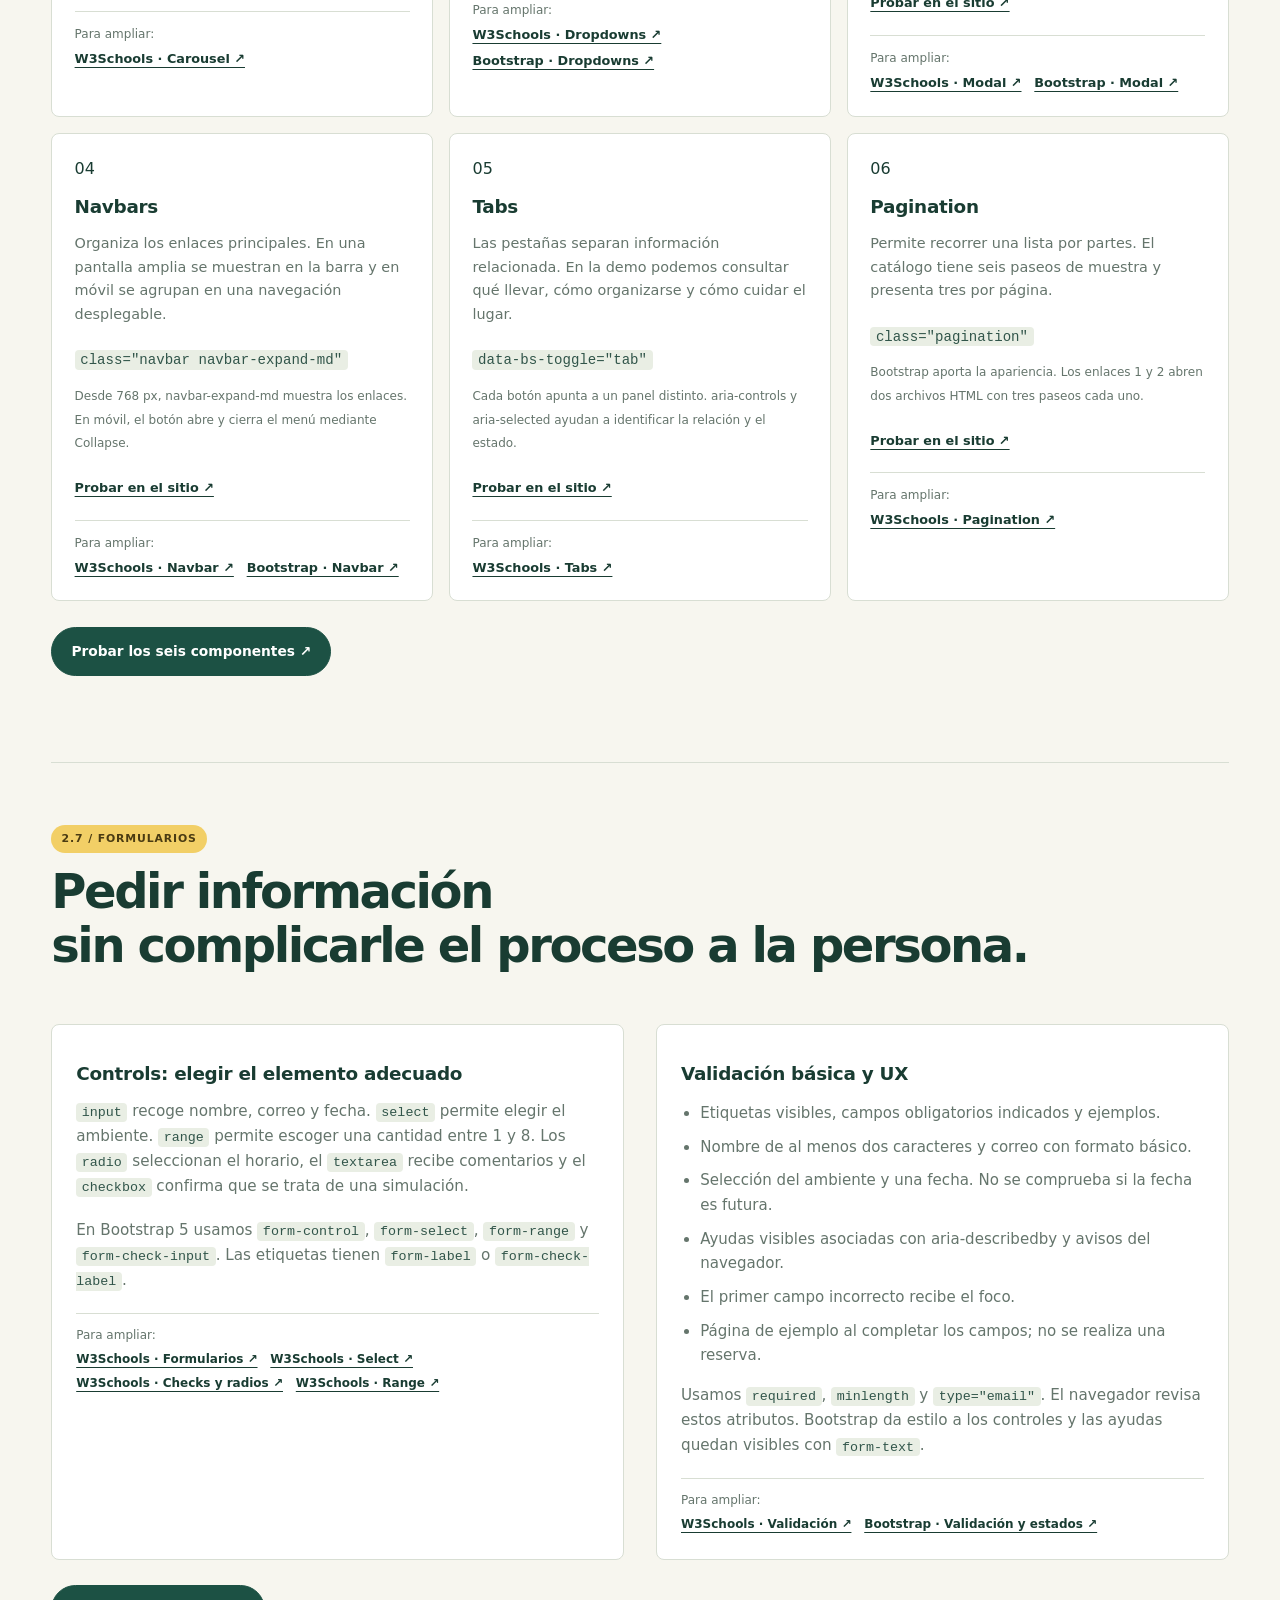
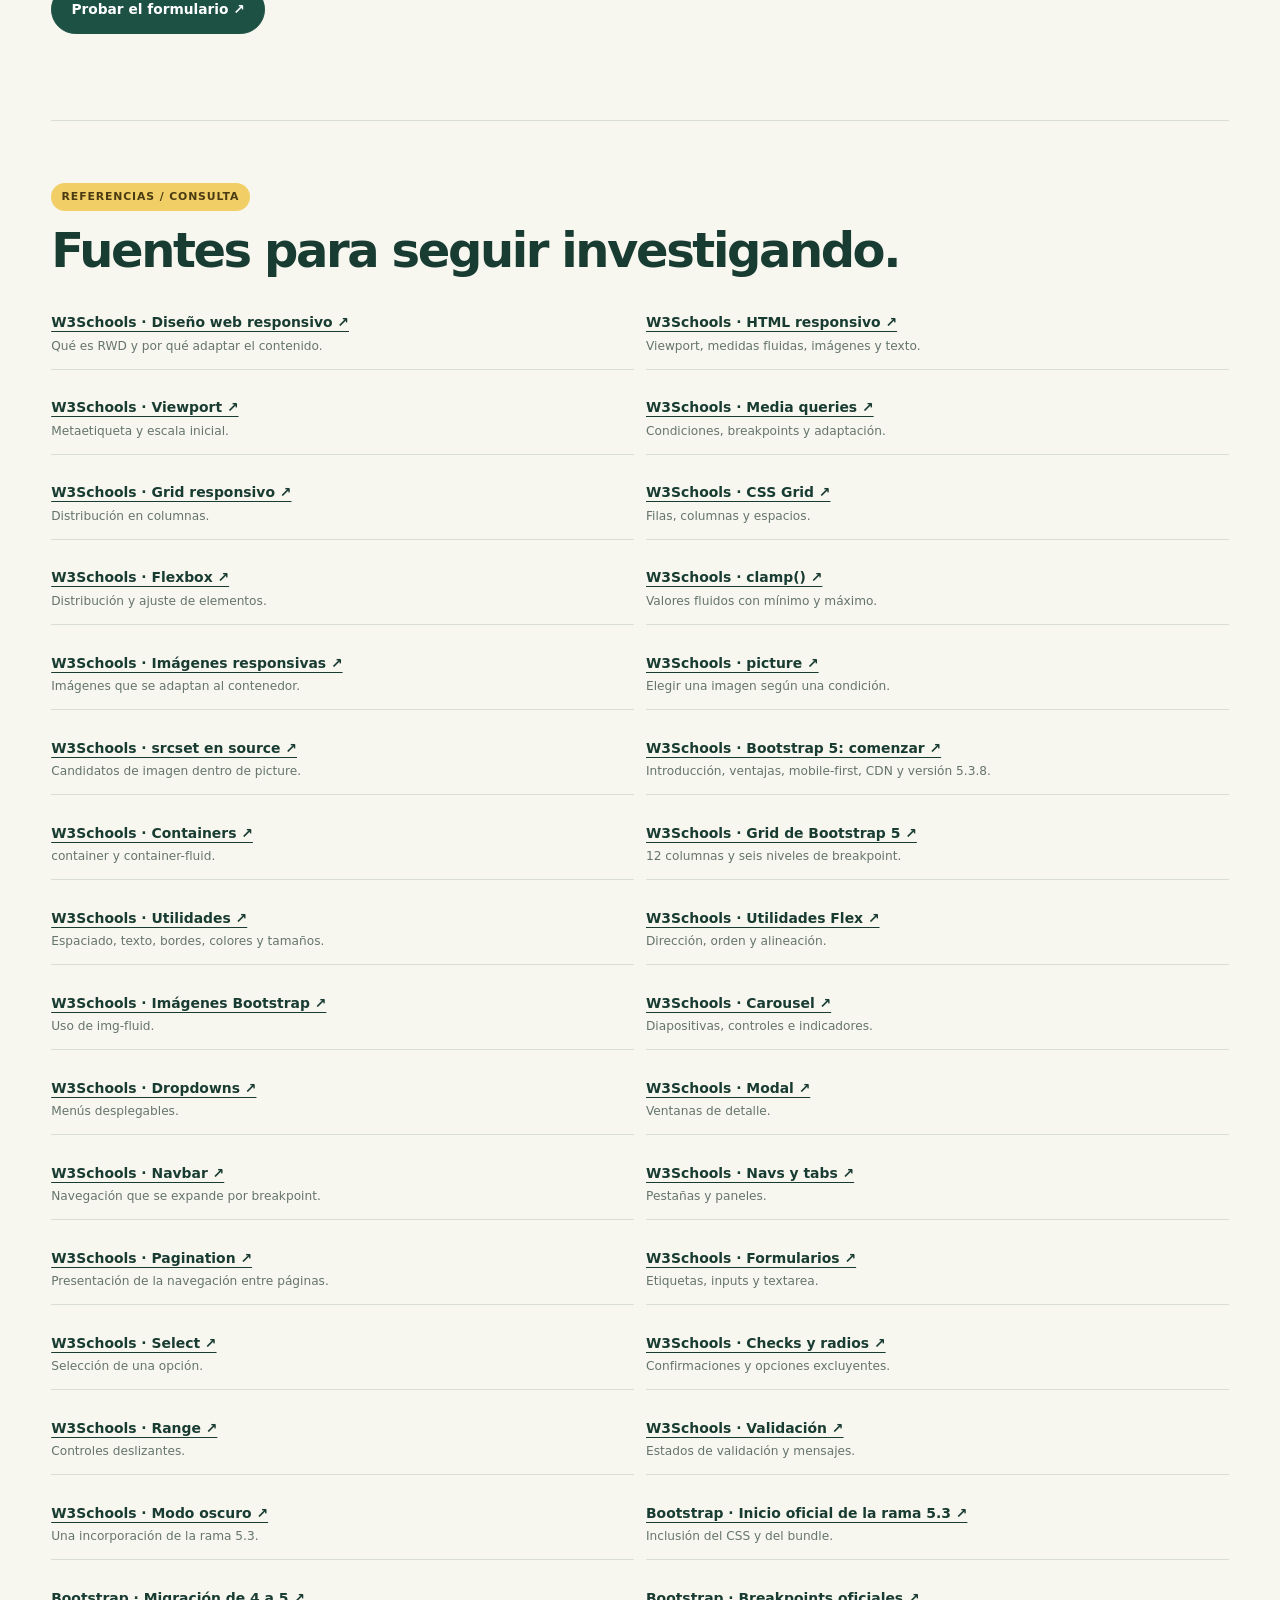
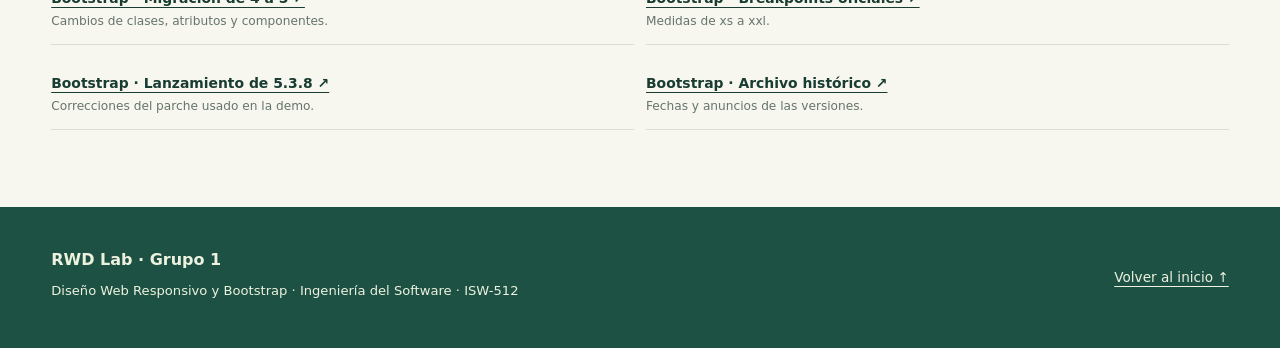
==== commit 5b75bf48: "Quitar texto introductorio del formulario" ====
--- a/index.html
+++ b/index.html
@@ -23,7 +23,7 @@
 <section class="seccion" id="implementacion"><span class="numero">2.3 / IMPLEMENTACIÓN</span><h2>Dos maneras de incorporarlo.</h2><div class="split"><article><h3>Por CDN</h3><p class="nota">El navegador descarga los archivos desde una dirección externa. Es cómodo para comenzar, pero necesita acceso a esa dirección. En el enlace dejamos fijada la versión 5.3.8.</p><pre><code><span class="linea">&lt;!-- CSS del framework desde un CDN --&gt;</span><span class="linea">&lt;link rel=&quot;stylesheet&quot;</span><span class="linea">      href=&quot;https://cdn.jsdelivr.net/npm/bootstrap@5.3.8/dist/css/bootstrap.min.css&quot;&gt;</span><span class="linea"></span><span class="linea">&lt;!-- El bundle incluye los componentes y Popper --&gt;</span><span class="linea">&lt;script src=&quot;https://cdn.jsdelivr.net/npm/bootstrap@5.3.8/dist/js/bootstrap.bundle.min.js&quot;&gt;&lt;/script&gt;</span></code></pre><div class="referencia-tema"><span>Para ampliar:</span> <a href="https://www.w3schools.com/bootstrap5/bootstrap_get_started.php" target="_blank" rel="noopener">W3Schools · CDN y primeros pasos ↗</a><a href="https://getbootstrap.com/docs/5.3/getting-started/introduction/" target="_blank" rel="noopener">Bootstrap · Inclusión oficial ↗</a></div></article><article><h3>De forma local · usada en esta demo</h3><p class="nota">Guardamos el CSS y el bundle dentro de assets/vendor. Así podemos mostrar el ejemplo sin depender de una descarga externa durante la exposición. El bundle incluye Popper para los dropdowns.</p><pre><code><span class="linea">&lt;!-- CSS del framework guardado en el proyecto --&gt;</span><span class="linea">&lt;link rel=&quot;stylesheet&quot; href=&quot;assets/vendor/bootstrap.min.css&quot;&gt;</span><span class="linea">&lt;link rel=&quot;stylesheet&quot; href=&quot;assets/css/ejemplo-bootstrap.css&quot;&gt;</span><span class="linea"></span><span class="linea">&lt;!-- Cargar primero el bundle clásico de Bootstrap 5.3.8 --&gt;</span><span class="linea">&lt;script src=&quot;assets/vendor/bootstrap.bundle.min.js&quot;&gt;&lt;/script&gt;</span></code></pre><div class="referencia-tema"><span>Para ampliar:</span> <a href="https://getbootstrap.com/docs/5.3/getting-started/download/" target="_blank" rel="noopener">Bootstrap · Descargar 5.3.8 ↗</a></div></article></div></section>
 <section class="seccion" id="layout"><div class="titulo-seccion"><div><span class="numero">2.4 + 2.5 / LABORATORIO</span><h2>Construyamos la distribución<br>y cambiemos sus estilos.</h2></div></div><div class="split"><div><h3>Container, row y columns</h3><p class="nota"><code>container</code> centra y limita el ancho según el breakpoint. <code>container-fluid</code> ocupa el ancho disponible. La <code>row</code> agrupa las columnas; <code>g-4</code> agrega espacio entre ellas.</p><pre><code><span class="linea">&lt;div class=&quot;container&quot;&gt;</span><span class="linea">  &lt;div class=&quot;row g-4&quot;&gt;</span><span class="linea">    &lt;div class=&quot;col-12 col-md-6 col-lg-4&quot;&gt;Playa&lt;/div&gt;</span><span class="linea">    &lt;div class=&quot;col-12 col-md-6 col-lg-4&quot;&gt;Bosque&lt;/div&gt;</span><span class="linea">    &lt;div class=&quot;col-12 col-md-6 col-lg-4&quot;&gt;Montaña&lt;/div&gt;</span><span class="linea">  &lt;/div&gt;</span><span class="linea">&lt;/div&gt;</span></code></pre><div class="referencia-tema"><span>Para ampliar:</span> <a href="https://www.w3schools.com/bootstrap5/bootstrap_containers.php" target="_blank" rel="noopener">W3Schools · Containers ↗</a><a href="https://www.w3schools.com/bootstrap5/bootstrap_grid_system.php" target="_blank" rel="noopener">W3Schools · Grid ↗</a></div></div><div><h3>Breakpoints de Bootstrap 5</h3><div class="tabla-wrap"><table><thead><tr><th>Nivel</th><th>Desde</th><th>Ejemplo</th></tr></thead><tbody><tr><td>xs</td><td>0 px</td><td><code>col-12</code></td></tr><tr><td>sm</td><td>576 px</td><td><code>col-sm-6</code></td></tr><tr><td>md</td><td>768 px</td><td><code>col-md-6</code></td></tr><tr><td>lg</td><td>992 px</td><td><code>col-lg-4</code></td></tr><tr><td>xl</td><td>1200 px</td><td><code>col-xl-3</code></td></tr><tr><td>xxl</td><td>1400 px</td><td><code>col-xxl-2</code></td></tr></tbody></table></div><p class="nota">Estos nombres describen rangos de ancho, no modelos exactos de dispositivos. El ejemplo CSS usa 1024 px para su tercer bloque; Bootstrap usa lg desde 992 px. Cada uno aplica sus propias reglas.</p><div class="referencia-tema"><span>Para ampliar:</span> <a href="https://getbootstrap.com/docs/5.3/layout/breakpoints/" target="_blank" rel="noopener">Bootstrap · Breakpoints oficiales ↗</a></div></div></div><div class="acciones"><a class="boton" href="laboratorio-bootstrap.html" target="_blank" rel="noopener">Abrir cuadrícula y 24 utilidades</a></div><p class="nota">Las 24 utilidades incluyen spacing, display, flex, texto, colores, bordes, sombra y tamaño. <code>img-fluid</code> se demuestra en las imágenes del sitio completo.</p><div class="referencia-tema"><span>Para ampliar:</span> <a href="https://www.w3schools.com/bootstrap5/bootstrap_utilities.php" target="_blank" rel="noopener">W3Schools · Utilidades ↗</a><a href="https://www.w3schools.com/bootstrap5/bootstrap_flex.php" target="_blank" rel="noopener">W3Schools · Flex ↗</a><a href="https://www.w3schools.com/bootstrap5/bootstrap_images.php" target="_blank" rel="noopener">W3Schools · Imágenes ↗</a></div></section>
 <section class="seccion" id="componentes"><div class="titulo-seccion"><div><span class="numero">2.6 / COMPONENTES</span><h2>Los componentes hacen<br>que la página responda a acciones.</h2></div></div><div class="componentes"><article class="componente"><span class="codigo-mini">01</span><h3>Carousel</h3><p>Muestra varias imágenes en un mismo espacio. En nuestra página cambia entre playa, bosque y montaña con controles manuales.</p><code>data-bs-slide=&quot;next&quot;</code><p><small>Se conecta el botón con el id del carrusel; la clase active identifica la primera diapositiva.</small></p><a href="ejemplo-bootstrap.html#paisajes" target="_blank" rel="noopener">Probar en el sitio ↗</a><div class="referencia-tema"><span>Para ampliar:</span> <a href="https://www.w3schools.com/bootstrap5/bootstrap_carousel.php" target="_blank" rel="noopener">W3Schools · Carousel ↗</a></div></article><article class="componente"><span class="codigo-mini">02</span><h3>Dropdowns</h3><p>Un menú desplegable reúne enlaces. Aquí permite ir a la tarjeta de playa, bosque o montaña.</p><code>data-bs-toggle=&quot;dropdown&quot;</code><p><small>Bootstrap abre y coloca el menú. Cada opción es un enlace normal de HTML.</small></p><a href="ejemplo-bootstrap.html#destinos" target="_blank" rel="noopener">Probar en el sitio ↗</a><div class="referencia-tema"><span>Para ampliar:</span> <a href="https://www.w3schools.com/bootstrap5/bootstrap_dropdowns.php" target="_blank" rel="noopener">W3Schools · Dropdowns ↗</a><a href="https://getbootstrap.com/docs/5.3/components/dropdowns/" target="_blank" rel="noopener">Bootstrap · Dropdowns ↗</a></div></article><article class="componente"><span class="codigo-mini">03</span><h3>Modals</h3><p>Una ventana modal muestra información sin abandonar la página. El detalle del paseo muestra un texto breve escrito directamente en HTML.</p><code>data-bs-toggle=&quot;modal&quot;</code><p><small>La estructura usa modal, modal-dialog y modal-content. Podemos cerrar con el botón, Escape o el fondo de la ventana.</small></p><a href="ejemplo-bootstrap.html#destinos" target="_blank" rel="noopener">Probar en el sitio ↗</a><div class="referencia-tema"><span>Para ampliar:</span> <a href="https://www.w3schools.com/bootstrap5/bootstrap_modal.php" target="_blank" rel="noopener">W3Schools · Modal ↗</a><a href="https://getbootstrap.com/docs/5.3/components/modal/" target="_blank" rel="noopener">Bootstrap · Modal ↗</a></div></article><article class="componente"><span class="codigo-mini">04</span><h3>Navbars</h3><p>Organiza los enlaces principales. En una pantalla amplia se muestran en la barra y en móvil se agrupan en una navegación desplegable.</p><code>class=&quot;navbar navbar-expand-md&quot;</code><p><small>Desde 768 px, navbar-expand-md muestra los enlaces. En móvil, el botón abre y cierra el menú mediante Collapse.</small></p><a href="ejemplo-bootstrap.html#contenido" target="_blank" rel="noopener">Probar en el sitio ↗</a><div class="referencia-tema"><span>Para ampliar:</span> <a href="https://www.w3schools.com/bootstrap5/bootstrap_navbar.php" target="_blank" rel="noopener">W3Schools · Navbar ↗</a><a href="https://getbootstrap.com/docs/5.3/components/navbar/" target="_blank" rel="noopener">Bootstrap · Navbar ↗</a></div></article><article class="componente"><span class="codigo-mini">05</span><h3>Tabs</h3><p>Las pestañas separan información relacionada. En la demo podemos consultar qué llevar, cómo organizarse y cómo cuidar el lugar.</p><code>data-bs-toggle=&quot;tab&quot;</code><p><small>Cada botón apunta a un panel distinto. aria-controls y aria-selected ayudan a identificar la relación y el estado.</small></p><a href="ejemplo-bootstrap.html#preparacion" target="_blank" rel="noopener">Probar en el sitio ↗</a><div class="referencia-tema"><span>Para ampliar:</span> <a href="https://www.w3schools.com/bootstrap5/bootstrap_navs.php" target="_blank" rel="noopener">W3Schools · Tabs ↗</a></div></article><article class="componente"><span class="codigo-mini">06</span><h3>Pagination</h3><p>Permite recorrer una lista por partes. El catálogo tiene seis paseos de muestra y presenta tres por página.</p><code>class=&quot;pagination&quot;</code><p><small>Bootstrap aporta la apariencia. Los enlaces 1 y 2 abren dos archivos HTML con tres paseos cada uno.</small></p><a href="ejemplo-bootstrap.html#destinos" target="_blank" rel="noopener">Probar en el sitio ↗</a><div class="referencia-tema"><span>Para ampliar:</span> <a href="https://www.w3schools.com/bootstrap5/bootstrap_pagination.php" target="_blank" rel="noopener">W3Schools · Pagination ↗</a></div></article></div><div class="acciones"><a class="boton" href="ejemplo-bootstrap.html" target="_blank" rel="noopener">Probar los seis componentes ↗</a></div></section>
-<section class="seccion" id="formularios"><div class="titulo-seccion"><div><span class="numero">2.7 / FORMULARIOS</span><h2>Pedir información<br>sin complicarle el proceso a la persona.</h2></div><p>El formulario utiliza controles reales y muestra errores específicos. Al corregir un dato, el resto de la información permanece en su lugar.</p></div><div class="split"><article class="concepto"><h3>Controls: elegir el elemento adecuado</h3><p><code>input</code> recoge nombre, correo y fecha. <code>select</code> permite elegir el ambiente. <code>range</code> permite escoger una cantidad entre 1 y 8. Los <code>radio</code> seleccionan el horario, el <code>textarea</code> recibe comentarios y el <code>checkbox</code> confirma que se trata de una simulación.</p><p>En Bootstrap 5 usamos <code>form-control</code>, <code>form-select</code>, <code>form-range</code> y <code>form-check-input</code>. Las etiquetas tienen <code>form-label</code> o <code>form-check-label</code>.</p><div class="referencia-tema"><span>Para ampliar:</span> <a href="https://www.w3schools.com/bootstrap5/bootstrap_forms.php" target="_blank" rel="noopener">W3Schools · Formularios ↗</a><a href="https://www.w3schools.com/bootstrap5/bootstrap_form_select.php" target="_blank" rel="noopener">W3Schools · Select ↗</a><a href="https://www.w3schools.com/bootstrap5/bootstrap_form_check_radio.php" target="_blank" rel="noopener">W3Schools · Checks y radios ↗</a><a href="https://www.w3schools.com/bootstrap5/bootstrap_form_range.php" target="_blank" rel="noopener">W3Schools · Range ↗</a></div></article><article class="concepto"><h3>Validación básica y UX</h3><ul class="lista"><li>Etiquetas visibles, campos obligatorios indicados y ejemplos.</li><li>Nombre de al menos dos caracteres y correo con formato básico.</li><li>Selección del ambiente y una fecha. No se comprueba si la fecha es futura.</li><li>Ayudas visibles asociadas con aria-describedby y avisos del navegador.</li><li>El primer campo incorrecto recibe el foco.</li><li>Página de ejemplo al completar los campos; no se realiza una reserva.</li></ul><p>Usamos <code>required</code>, <code>minlength</code> y <code>type="email"</code>. El navegador revisa estos atributos. Bootstrap da estilo a los controles y las ayudas quedan visibles con <code>form-text</code>.</p><div class="referencia-tema"><span>Para ampliar:</span> <a href="https://www.w3schools.com/bootstrap5/bootstrap_form_validation.php" target="_blank" rel="noopener">W3Schools · Validación ↗</a><a href="https://getbootstrap.com/docs/5.3/forms/validation/" target="_blank" rel="noopener">Bootstrap · Validación y estados ↗</a></div></article></div><div class="acciones"><a class="boton" href="ejemplo-bootstrap.html#solicitud" target="_blank" rel="noopener">Probar el formulario ↗</a></div></section>
+<section class="seccion" id="formularios"><div class="titulo-seccion"><div><span class="numero">2.7 / FORMULARIOS</span><h2>Pedir información<br>sin complicarle el proceso a la persona.</h2></div></div><div class="split"><article class="concepto"><h3>Controls: elegir el elemento adecuado</h3><p><code>input</code> recoge nombre, correo y fecha. <code>select</code> permite elegir el ambiente. <code>range</code> permite escoger una cantidad entre 1 y 8. Los <code>radio</code> seleccionan el horario, el <code>textarea</code> recibe comentarios y el <code>checkbox</code> confirma que se trata de una simulación.</p><p>En Bootstrap 5 usamos <code>form-control</code>, <code>form-select</code>, <code>form-range</code> y <code>form-check-input</code>. Las etiquetas tienen <code>form-label</code> o <code>form-check-label</code>.</p><div class="referencia-tema"><span>Para ampliar:</span> <a href="https://www.w3schools.com/bootstrap5/bootstrap_forms.php" target="_blank" rel="noopener">W3Schools · Formularios ↗</a><a href="https://www.w3schools.com/bootstrap5/bootstrap_form_select.php" target="_blank" rel="noopener">W3Schools · Select ↗</a><a href="https://www.w3schools.com/bootstrap5/bootstrap_form_check_radio.php" target="_blank" rel="noopener">W3Schools · Checks y radios ↗</a><a href="https://www.w3schools.com/bootstrap5/bootstrap_form_range.php" target="_blank" rel="noopener">W3Schools · Range ↗</a></div></article><article class="concepto"><h3>Validación básica y UX</h3><ul class="lista"><li>Etiquetas visibles, campos obligatorios indicados y ejemplos.</li><li>Nombre de al menos dos caracteres y correo con formato básico.</li><li>Selección del ambiente y una fecha. No se comprueba si la fecha es futura.</li><li>Ayudas visibles asociadas con aria-describedby y avisos del navegador.</li><li>El primer campo incorrecto recibe el foco.</li><li>Página de ejemplo al completar los campos; no se realiza una reserva.</li></ul><p>Usamos <code>required</code>, <code>minlength</code> y <code>type="email"</code>. El navegador revisa estos atributos. Bootstrap da estilo a los controles y las ayudas quedan visibles con <code>form-text</code>.</p><div class="referencia-tema"><span>Para ampliar:</span> <a href="https://www.w3schools.com/bootstrap5/bootstrap_form_validation.php" target="_blank" rel="noopener">W3Schools · Validación ↗</a><a href="https://getbootstrap.com/docs/5.3/forms/validation/" target="_blank" rel="noopener">Bootstrap · Validación y estados ↗</a></div></article></div><div class="acciones"><a class="boton" href="ejemplo-bootstrap.html#solicitud" target="_blank" rel="noopener">Probar el formulario ↗</a></div></section>
 
 <section class="seccion" id="referencias"><span class="numero">REFERENCIAS / CONSULTA</span><h2>Fuentes para seguir investigando.</h2><ul class="sources"><li><a href="https://www.w3schools.com/css/css_rwd_intro.asp" target="_blank" rel="noopener">W3Schools · Diseño web responsivo ↗</a><small>Qué es RWD y por qué adaptar el contenido.</small></li><li><a href="https://www.w3schools.com/html/html_responsive.asp" target="_blank" rel="noopener">W3Schools · HTML responsivo ↗</a><small>Viewport, medidas fluidas, imágenes y texto.</small></li><li><a href="https://www.w3schools.com/css/css_rwd_viewport.asp" target="_blank" rel="noopener">W3Schools · Viewport ↗</a><small>Metaetiqueta y escala inicial.</small></li><li><a href="https://www.w3schools.com/css/css_rwd_mediaqueries.asp" target="_blank" rel="noopener">W3Schools · Media queries ↗</a><small>Condiciones, breakpoints y adaptación.</small></li><li><a href="https://www.w3schools.com/css/css_rwd_grid.asp" target="_blank" rel="noopener">W3Schools · Grid responsivo ↗</a><small>Distribución en columnas.</small></li><li><a href="https://www.w3schools.com/css/css_grid.asp" target="_blank" rel="noopener">W3Schools · CSS Grid ↗</a><small>Filas, columnas y espacios.</small></li><li><a href="https://www.w3schools.com/css/css3_flexbox.asp" target="_blank" rel="noopener">W3Schools · Flexbox ↗</a><small>Distribución y ajuste de elementos.</small></li><li><a href="https://www.w3schools.com/cssref/func_clamp.php" target="_blank" rel="noopener">W3Schools · clamp() ↗</a><small>Valores fluidos con mínimo y máximo.</small></li><li><a href="https://www.w3schools.com/css/css_rwd_images.asp" target="_blank" rel="noopener">W3Schools · Imágenes responsivas ↗</a><small>Imágenes que se adaptan al contenedor.</small></li><li><a href="https://www.w3schools.com/tags/tag_picture.asp" target="_blank" rel="noopener">W3Schools · picture ↗</a><small>Elegir una imagen según una condición.</small></li><li><a href="https://www.w3schools.com/tags/att_source_srcset.asp" target="_blank" rel="noopener">W3Schools · srcset en source ↗</a><small>Candidatos de imagen dentro de picture.</small></li><li><a href="https://www.w3schools.com/bootstrap5/bootstrap_get_started.php" target="_blank" rel="noopener">W3Schools · Bootstrap 5: comenzar ↗</a><small>Introducción, ventajas, mobile-first, CDN y versión 5.3.8.</small></li><li><a href="https://www.w3schools.com/bootstrap5/bootstrap_containers.php" target="_blank" rel="noopener">W3Schools · Containers ↗</a><small>container y container-fluid.</small></li><li><a href="https://www.w3schools.com/bootstrap5/bootstrap_grid_system.php" target="_blank" rel="noopener">W3Schools · Grid de Bootstrap 5 ↗</a><small>12 columnas y seis niveles de breakpoint.</small></li><li><a href="https://www.w3schools.com/bootstrap5/bootstrap_utilities.php" target="_blank" rel="noopener">W3Schools · Utilidades ↗</a><small>Espaciado, texto, bordes, colores y tamaños.</small></li><li><a href="https://www.w3schools.com/bootstrap5/bootstrap_flex.php" target="_blank" rel="noopener">W3Schools · Utilidades Flex ↗</a><small>Dirección, orden y alineación.</small></li><li><a href="https://www.w3schools.com/bootstrap5/bootstrap_images.php" target="_blank" rel="noopener">W3Schools · Imágenes Bootstrap ↗</a><small>Uso de img-fluid.</small></li><li><a href="https://www.w3schools.com/bootstrap5/bootstrap_carousel.php" target="_blank" rel="noopener">W3Schools · Carousel ↗</a><small>Diapositivas, controles e indicadores.</small></li><li><a href="https://www.w3schools.com/bootstrap5/bootstrap_dropdowns.php" target="_blank" rel="noopener">W3Schools · Dropdowns ↗</a><small>Menús desplegables.</small></li><li><a href="https://www.w3schools.com/bootstrap5/bootstrap_modal.php" target="_blank" rel="noopener">W3Schools · Modal ↗</a><small>Ventanas de detalle.</small></li><li><a href="https://www.w3schools.com/bootstrap5/bootstrap_navbar.php" target="_blank" rel="noopener">W3Schools · Navbar ↗</a><small>Navegación que se expande por breakpoint.</small></li><li><a href="https://www.w3schools.com/bootstrap5/bootstrap_navs.php" target="_blank" rel="noopener">W3Schools · Navs y tabs ↗</a><small>Pestañas y paneles.</small></li><li><a href="https://www.w3schools.com/bootstrap5/bootstrap_pagination.php" target="_blank" rel="noopener">W3Schools · Pagination ↗</a><small>Presentación de la navegación entre páginas.</small></li><li><a href="https://www.w3schools.com/bootstrap5/bootstrap_forms.php" target="_blank" rel="noopener">W3Schools · Formularios ↗</a><small>Etiquetas, inputs y textarea.</small></li><li><a href="https://www.w3schools.com/bootstrap5/bootstrap_form_select.php" target="_blank" rel="noopener">W3Schools · Select ↗</a><small>Selección de una opción.</small></li><li><a href="https://www.w3schools.com/bootstrap5/bootstrap_form_check_radio.php" target="_blank" rel="noopener">W3Schools · Checks y radios ↗</a><small>Confirmaciones y opciones excluyentes.</small></li><li><a href="https://www.w3schools.com/bootstrap5/bootstrap_form_range.php" target="_blank" rel="noopener">W3Schools · Range ↗</a><small>Controles deslizantes.</small></li><li><a href="https://www.w3schools.com/bootstrap5/bootstrap_form_validation.php" target="_blank" rel="noopener">W3Schools · Validación ↗</a><small>Estados de validación y mensajes.</small></li><li><a href="https://www.w3schools.com/bootstrap5/bootstrap_dark_mode.php" target="_blank" rel="noopener">W3Schools · Modo oscuro ↗</a><small>Una incorporación de la rama 5.3.</small></li><li><a href="https://getbootstrap.com/docs/5.3/getting-started/introduction/" target="_blank" rel="noopener">Bootstrap · Inicio oficial de la rama 5.3 ↗</a><small>Inclusión del CSS y del bundle.</small></li><li><a href="https://getbootstrap.com/docs/5.3/migration/" target="_blank" rel="noopener">Bootstrap · Migración de 4 a 5 ↗</a><small>Cambios de clases, atributos y componentes.</small></li><li><a href="https://getbootstrap.com/docs/5.3/layout/breakpoints/" target="_blank" rel="noopener">Bootstrap · Breakpoints oficiales ↗</a><small>Medidas de xs a xxl.</small></li><li><a href="https://blog.getbootstrap.com/2025/08/25/bootstrap-5-3-8/" target="_blank" rel="noopener">Bootstrap · Lanzamiento de 5.3.8 ↗</a><small>Correcciones del parche usado en la demo.</small></li><li><a href="https://blog.getbootstrap.com/archive/" target="_blank" rel="noopener">Bootstrap · Archivo histórico ↗</a><small>Fechas y anuncios de las versiones.</small></li></ul></section>
 </main><footer class="pie"><div class="contenedor"><div><strong>RWD Lab · Grupo 1</strong><p>Diseño Web Responsivo y Bootstrap · Ingeniería del Software · ISW-512</p></div><a href="#contenido">Volver al inicio ↑</a></div></footer></body></html>
--- a/assets/css/principal.css
+++ b/assets/css/principal.css
@@ -0,0 +1,92 @@
+/* Estilos de la pagina principal */
+* { box-sizing: border-box; }
+:root { --papel:#f7f6ef; --verde:#1c5144; --tinta:#193c32; --suave:#65756c; --borde:#d8ded3; --amarillo:#f2cf66; --blanco:#fff; }
+html { scroll-behavior:smooth; scroll-padding-top:100px; }
+body { margin:0; background:var(--papel); color:var(--tinta); font:1rem/1.65 system-ui,-apple-system,BlinkMacSystemFont,"Segoe UI",sans-serif; }
+a { color:inherit; text-underline-offset:.25rem; }
+button,input,select { font:inherit; }
+button,a,input,select,summary { -webkit-tap-highlight-color:transparent; }
+:focus-visible { outline:3px solid #ad7211; outline-offset:4px; }
+button { cursor:pointer; }
+img { display:block; max-width:100%; height:auto; }
+button:disabled { cursor:default; opacity:.45; }
+[hidden] { display:none !important; }
+.contenedor { width:min(1200px,92%); margin-inline:auto; }
+.salto { position:absolute; top:-100px; left:1rem; padding:.7rem; background:white; z-index:50; }
+.salto:focus { top:1rem; }
+.cabecera { position:sticky; top:0; background:#f7f6eff5; backdrop-filter:blur(12px); border-bottom:1px solid var(--borde); z-index:20; }
+.nav { display:flex; gap:1rem; justify-content:space-between; align-items:center; min-height:76px; flex-wrap:wrap; padding-block:.8rem; }
+.marca { display:flex; gap:.6rem; align-items:center; text-decoration:none; font-weight:750; font-size:1.1rem; letter-spacing:-.04em; }
+.marca-icono { width:32px; height:32px; display:grid; place-items:center; background:var(--verde); color:white; border-radius:9px; font-size:.85rem; }
+.nav-enlaces { display:flex; gap:1.2rem; flex-wrap:wrap; }
+.nav-enlaces a { font-size:.84rem; text-decoration:none; color:var(--suave); }
+.nav-enlaces a:hover { color:var(--tinta); text-decoration:underline; }
+.etiqueta { font-size:.71rem; text-transform:uppercase; letter-spacing:.14em; font-weight:750; }
+.portada { display:grid; grid-template-columns:1.08fr 1fr; gap:4rem; padding-block:4.5rem 4rem; align-items:center; }
+h1 { font-size:clamp(2.9rem,1.2rem + 4.2vw,5.4rem); line-height:1.03; letter-spacing:-.065em; margin:1rem 0 1.5rem; font-weight:700; }
+h1 em { font-family:Georgia,serif; font-weight:400; }
+h2 { font-size:clamp(1.8rem,1.1rem + 2.4vw,3rem); letter-spacing:-.05em; line-height:1.12; font-weight:650; margin:.8rem 0 1.2rem; }
+h3 { font-size:1.15rem; letter-spacing:-.015em; line-height:1.3; margin:.8rem 0; }
+p { margin:.7rem 0 1.2rem; }
+.lead { color:var(--suave); font-size:1.05rem; max-width:52ch; }
+.acciones { display:flex; gap:.65rem; flex-wrap:wrap; margin-block:1.6rem; }
+.boton { border:1px solid var(--verde); border-radius:100px; background:var(--verde); color:white; padding:.75rem 1.2rem; font-size:.86rem; text-decoration:none; font-weight:650; display:inline-flex; align-items:center; justify-content:center; gap:.6rem; }
+.boton:hover { background:#123f33; }
+.boton-claro { background:transparent; color:var(--verde); }
+.boton-claro:hover { background:#e9eddc; }
+.portada-foto { position:relative; padding-bottom:2rem; }
+.portada-foto > img { width:100%; aspect-ratio:1.07; object-fit:cover; border-radius:5rem .5rem .5rem .5rem; }
+.ficha-flotante { position:absolute; bottom:0; left:1rem; right:1rem; background:white; border:1px solid var(--borde); padding:1rem 1.3rem; border-radius:.55rem; display:flex; gap:1rem; align-items:center; box-shadow:0 10px 30px #183b3212; }
+.ficha-flotante strong { display:block; font-size:.95rem; }
+.ficha-flotante small { color:var(--suave); }
+.pantallas { display:flex; align-items:flex-end; gap:.4rem; flex-shrink:0; }
+.pantalla { display:block; width:40px; height:26px; border:2px solid var(--verde); border-radius:3px; position:relative; }
+.pantalla::after { content:""; position:absolute; background:var(--verde); width:14px; height:2px; left:11px; bottom:-5px; }
+.tablet { width:22px; height:30px; }.tablet::after { display:none; }.movil { width:14px; height:24px; }.movil::after { display:none; }
+.datos-portada { display:flex; gap:1.4rem; color:var(--suave); font-size:.78rem; }
+.datos-portada span { border-left:1px solid var(--borde); padding-left:1rem; }.datos-portada span:first-child { border:0; padding:0; }
+.ruta { display:grid; grid-template-columns:repeat(3,1fr); border:1px solid var(--borde); border-radius:.55rem; background:#eeefdf; margin-bottom:4rem; }
+.ruta a { text-decoration:none; padding:1.2rem 1.5rem; display:flex; gap:1rem; align-items:start; }.ruta a+a { border-left:1px solid var(--borde); }
+.ruta span { color:#7b845a; font-size:.8rem; }.ruta strong { display:block; font-size:.9rem; }.ruta small { color:var(--suave); font-size:.78rem; }
+.seccion { padding-block:3.8rem; border-top:1px solid var(--borde); }
+.titulo-seccion { display:flex; justify-content:space-between; gap:2rem; align-items:end; margin-bottom:2rem; }
+.titulo-seccion > p { max-width:45ch; color:var(--suave); }
+.numero { font-size:.68rem; font-weight:700; background:var(--amarillo); color:#4a3b12; border-radius:100px; padding:.3rem .65rem; display:inline-block; letter-spacing:.08em; }
+.conceptos { display:grid; grid-template-columns:repeat(2,1fr); gap:1rem; }
+.concepto { background:white; border:1px solid var(--borde); border-radius:.5rem; padding:1.5rem; min-width:0; }
+.concepto .codigo-mini { color:#64833e; font: .8rem ui-monospace,Consolas,monospace; }
+.concepto p { font-size:.95rem; color:var(--suave); }.concepto p strong { color:var(--tinta); }
+.concepto details { border-top:1px solid var(--borde); margin-top:1.2rem; padding-top:.8rem; }
+summary { cursor:pointer; font-size:.84rem; font-weight:650; }
+pre { margin:.9rem 0; padding:1rem; background:#15392f; color:#e8edda; border-radius:.4rem; overflow:auto; font:.78rem/1.8 ui-monospace,SFMono-Regular,Consolas,monospace; tab-size:2; }
+.linea { display:block; counter-increment:linea; white-space:pre; }.linea::before { content:counter(linea); display:inline-block; width:2.2em; margin-right:1em; color:#799689; text-align:right; user-select:none; }
+pre code { counter-reset:linea; }
+:not(pre)>code { background:#e9eee4; color:#31554a; border-radius:.25rem; padding:.12rem .35rem; font:.88em ui-monospace,Consolas,monospace; overflow-wrap:anywhere; }
+.nota { color:var(--suave); font-size:.85rem; }
+.apunte { border-left:3px solid var(--amarillo); padding:.8rem 1.1rem; background:#edeee0; border-radius:0 .4rem .4rem 0; margin-block:1.5rem; }
+.apunte p { margin:.4rem 0; font-size:.91rem; }
+.split { display:grid; grid-template-columns:1fr 1fr; gap:2rem; }
+.versiones { display:grid; grid-template-columns:repeat(3,1fr); gap:1rem; margin-block:1.5rem; }
+.version { background:#edf0e5; border:1px solid var(--borde); border-top:3px solid #91a17d; padding:1.3rem; border-radius:.4rem; min-width:0; }
+.version strong { display:block; font-size:1.2rem; }
+.version-fecha { display:block; font-size:.75rem; color:#52664e; margin-top:.3rem; }
+.version p { color:var(--suave); font-size:.86rem; line-height:1.65; }
+.version p b { color:var(--tinta); }
+.version a { font-size:.76rem; font-weight:650; }
+.version-elegida { background:#e6edd7; border-color:#8f9e71; border-top-color:var(--verde); }
+.version-detalle { margin-block:1.7rem; }
+.version-detalle summary { padding:.9rem 1rem; background:#edf0e5; border:1px solid var(--borde); border-radius:.4rem; }
+.version-detalle .tabla-wrap { margin-top:.8rem; }
+.referencia-tema { border-top:1px solid var(--borde); padding-top:.8rem; margin-top:1.2rem; display:flex; gap:.3rem .8rem; flex-wrap:wrap; font-size:.75rem; line-height:1.6; }
+.referencia-tema > span { flex-basis:100%; color:var(--suave); }
+.referencia-tema a { font-size:.75rem; font-weight:600; }
+.tabla-wrap { overflow-x:auto; border:1px solid var(--borde); border-radius:.4rem; background:white; }
+table { border-collapse:collapse; width:100%; font-size:.84rem; } th,td { padding:.85rem 1rem; text-align:left; border-bottom:1px solid var(--borde); vertical-align:top; } th { background:#e9eee0; font-weight:650; } tr:last-child td { border:0; }
+.lista { padding-left:1.2rem; color:var(--suave); font-size:.94rem; }.lista li { margin:.55rem 0; }
+.componentes { display:grid; grid-template-columns:repeat(3,1fr); gap:1rem; }.componente { background:white; border:1px solid var(--borde); border-radius:.5rem; padding:1.4rem; min-width:0; }.componente p { color:var(--suave); font-size:.9rem; }.componente a { font-size:.8rem; font-weight:650; }.componente small { color:var(--suave); }
+.sources { display:grid; grid-template-columns:1fr 1fr; gap:.75rem; padding:0; list-style:none; }.sources li { border-bottom:1px solid var(--borde); padding:.8rem 0; }.sources a { font-size:.87rem; font-weight:650; }.sources small { display:block; color:var(--suave); font-size:.76rem; }
+.pie { background:var(--verde); color:#edf2df; padding-block:2.5rem; }.pie .contenedor { display:flex; justify-content:space-between; align-items:center; gap:1.5rem; flex-wrap:wrap; }.pie p { font-size:.82rem; margin:.4rem 0; }.pie a { font-size:.85rem; }
+@media (max-width:900px) { .portada { gap:2rem; }.titulo-seccion { display:block; }.componentes { grid-template-columns:repeat(2,1fr); }.versiones { grid-template-columns:repeat(2,1fr); } }
+@media (max-width:700px) { html { scroll-padding-top:140px; }.portada { grid-template-columns:1fr; padding-top:2.6rem; }.portada-foto { max-width:480px; }.nav { gap:.5rem; }.nav-enlaces { gap:.8rem; }.nav-enlaces a { font-size:.76rem; }.ruta { grid-template-columns:1fr; }.ruta a+a { border-left:0; border-top:1px solid var(--borde); }.conceptos,.split,.sources,.versiones { grid-template-columns:1fr; }.seccion { padding-block:2.8rem; }.concepto { padding:1.2rem; }.componentes { grid-template-columns:1fr; }.datos-portada { gap:.6rem; flex-wrap:wrap; } }
+@media (prefers-reduced-motion:reduce) { html { scroll-behavior:auto; } }
+@media print { .cabecera,.acciones,.portada-foto { display:none; } body { background:white; font-size:11pt; } .portada,.split,.conceptos { display:block; }.concepto,.componente { break-inside:avoid; margin:1rem 0; }.contenedor { width:100%; }.seccion { padding:1rem 0; } details { display:block; } }
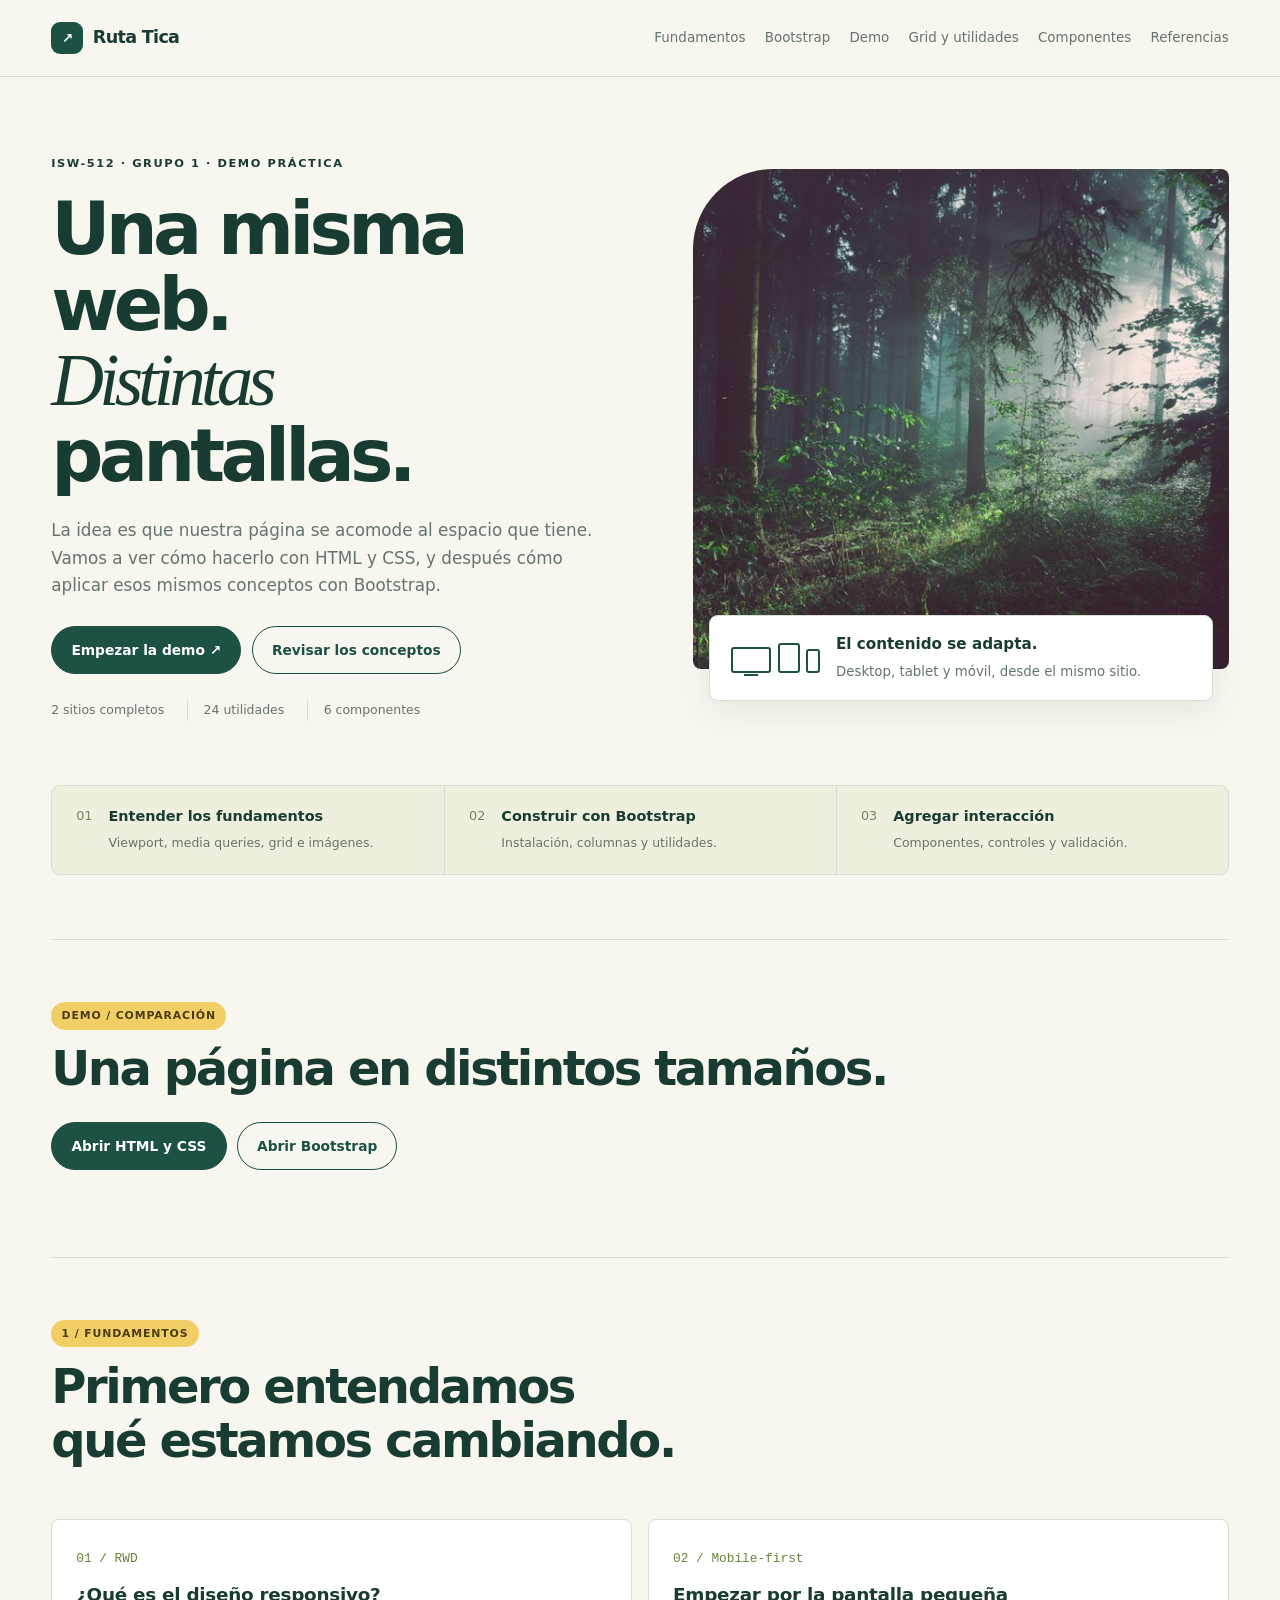
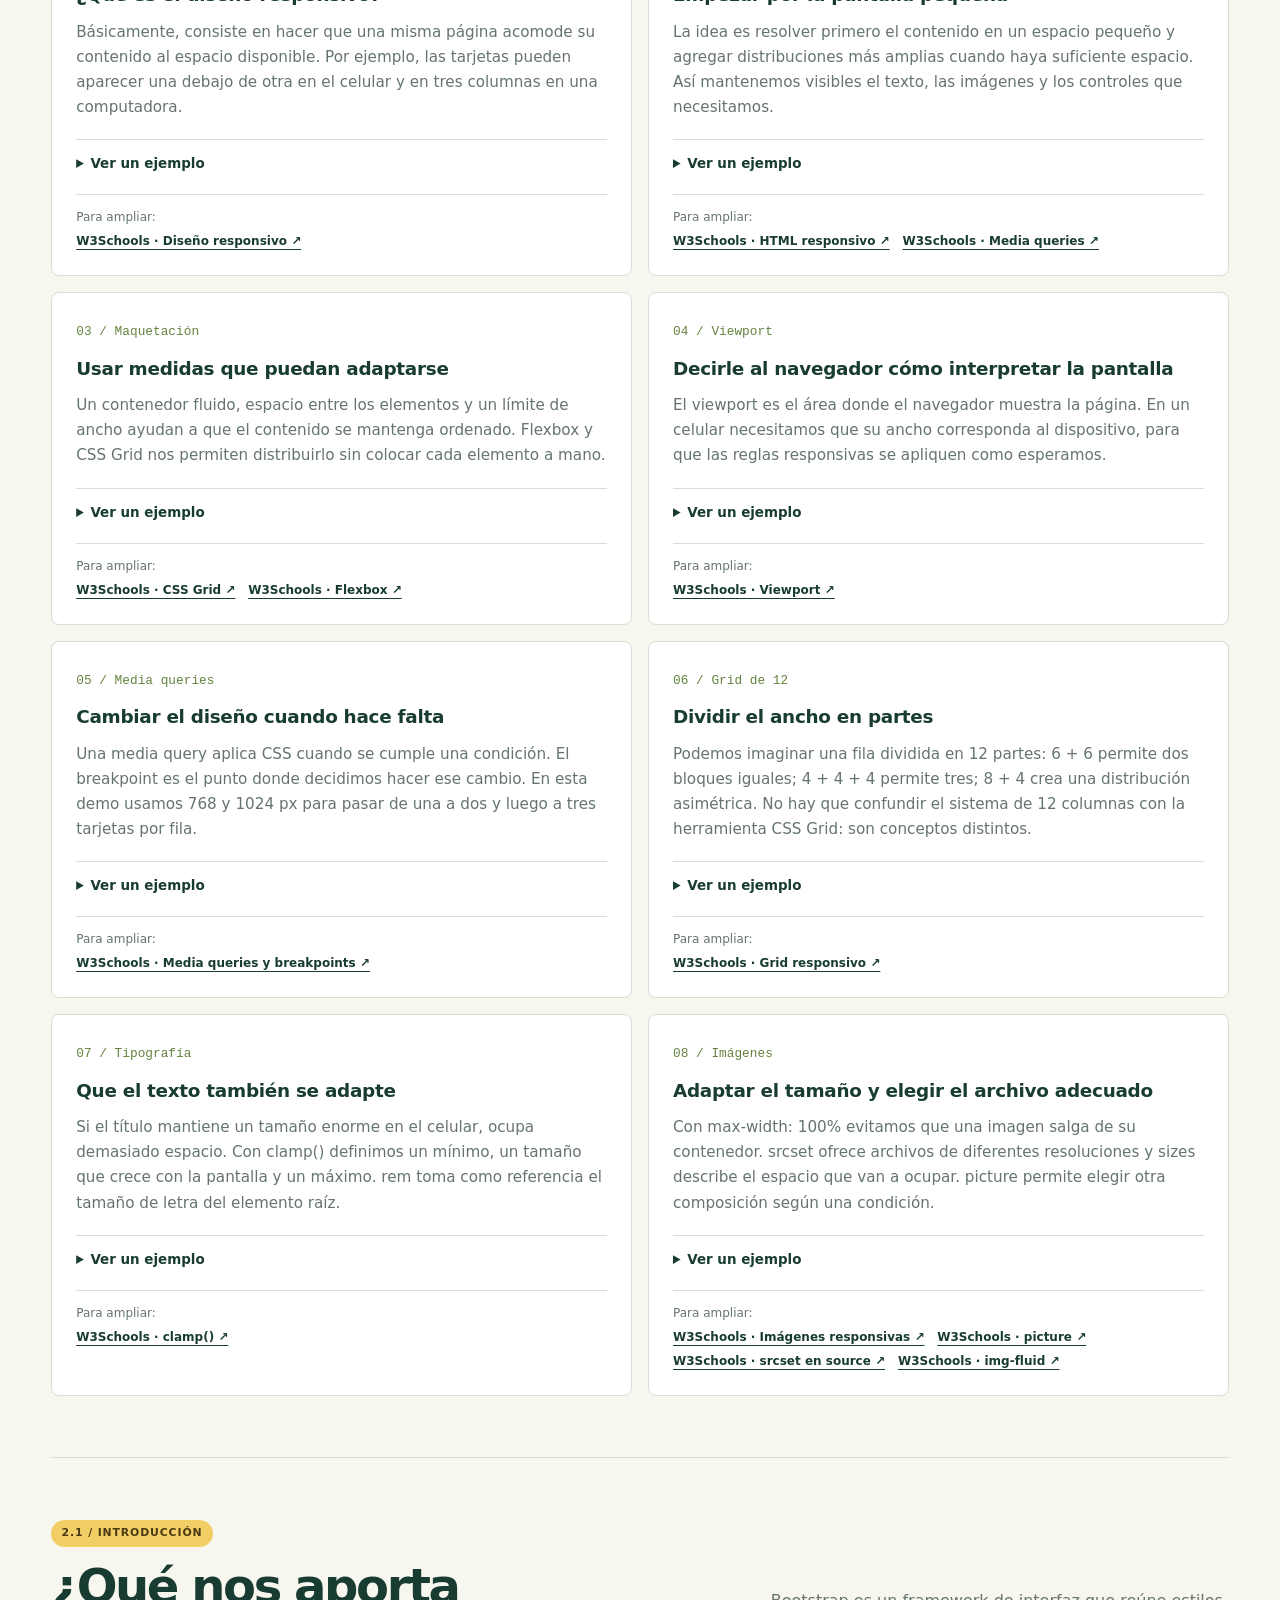
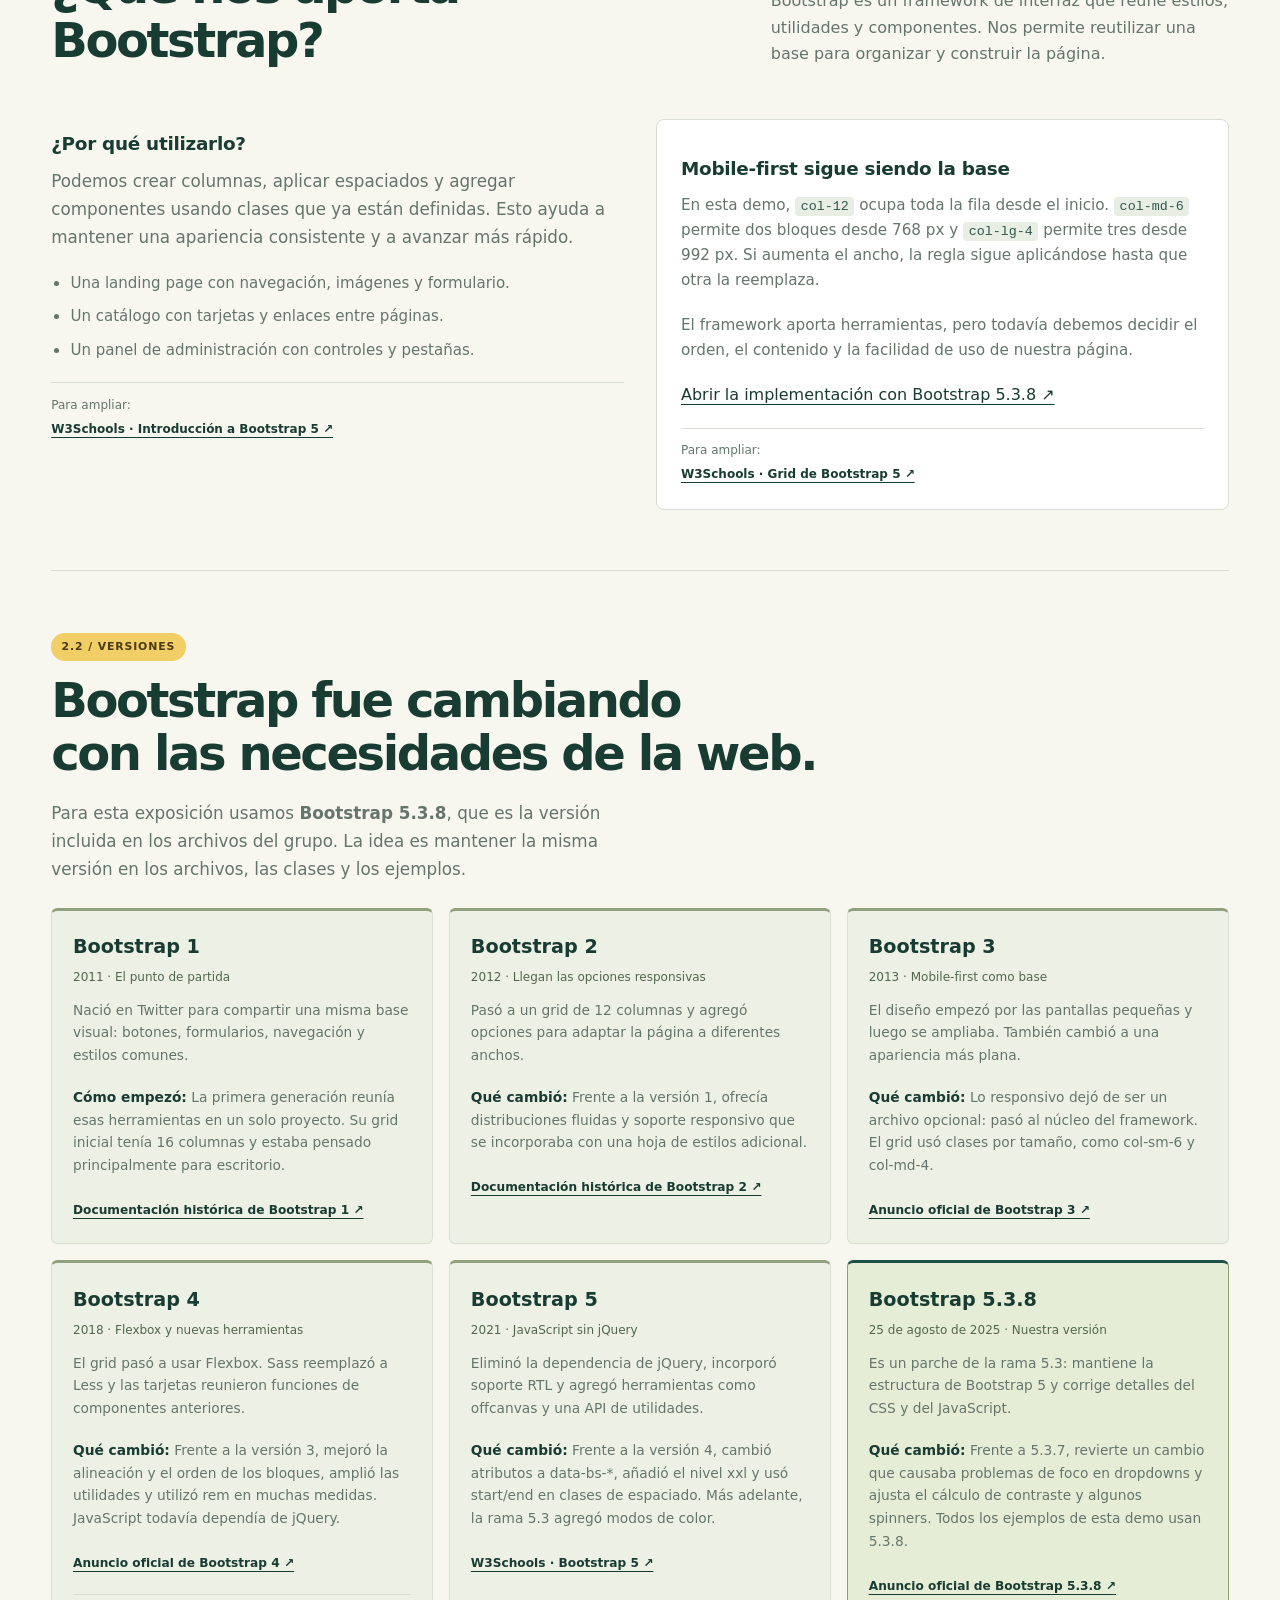
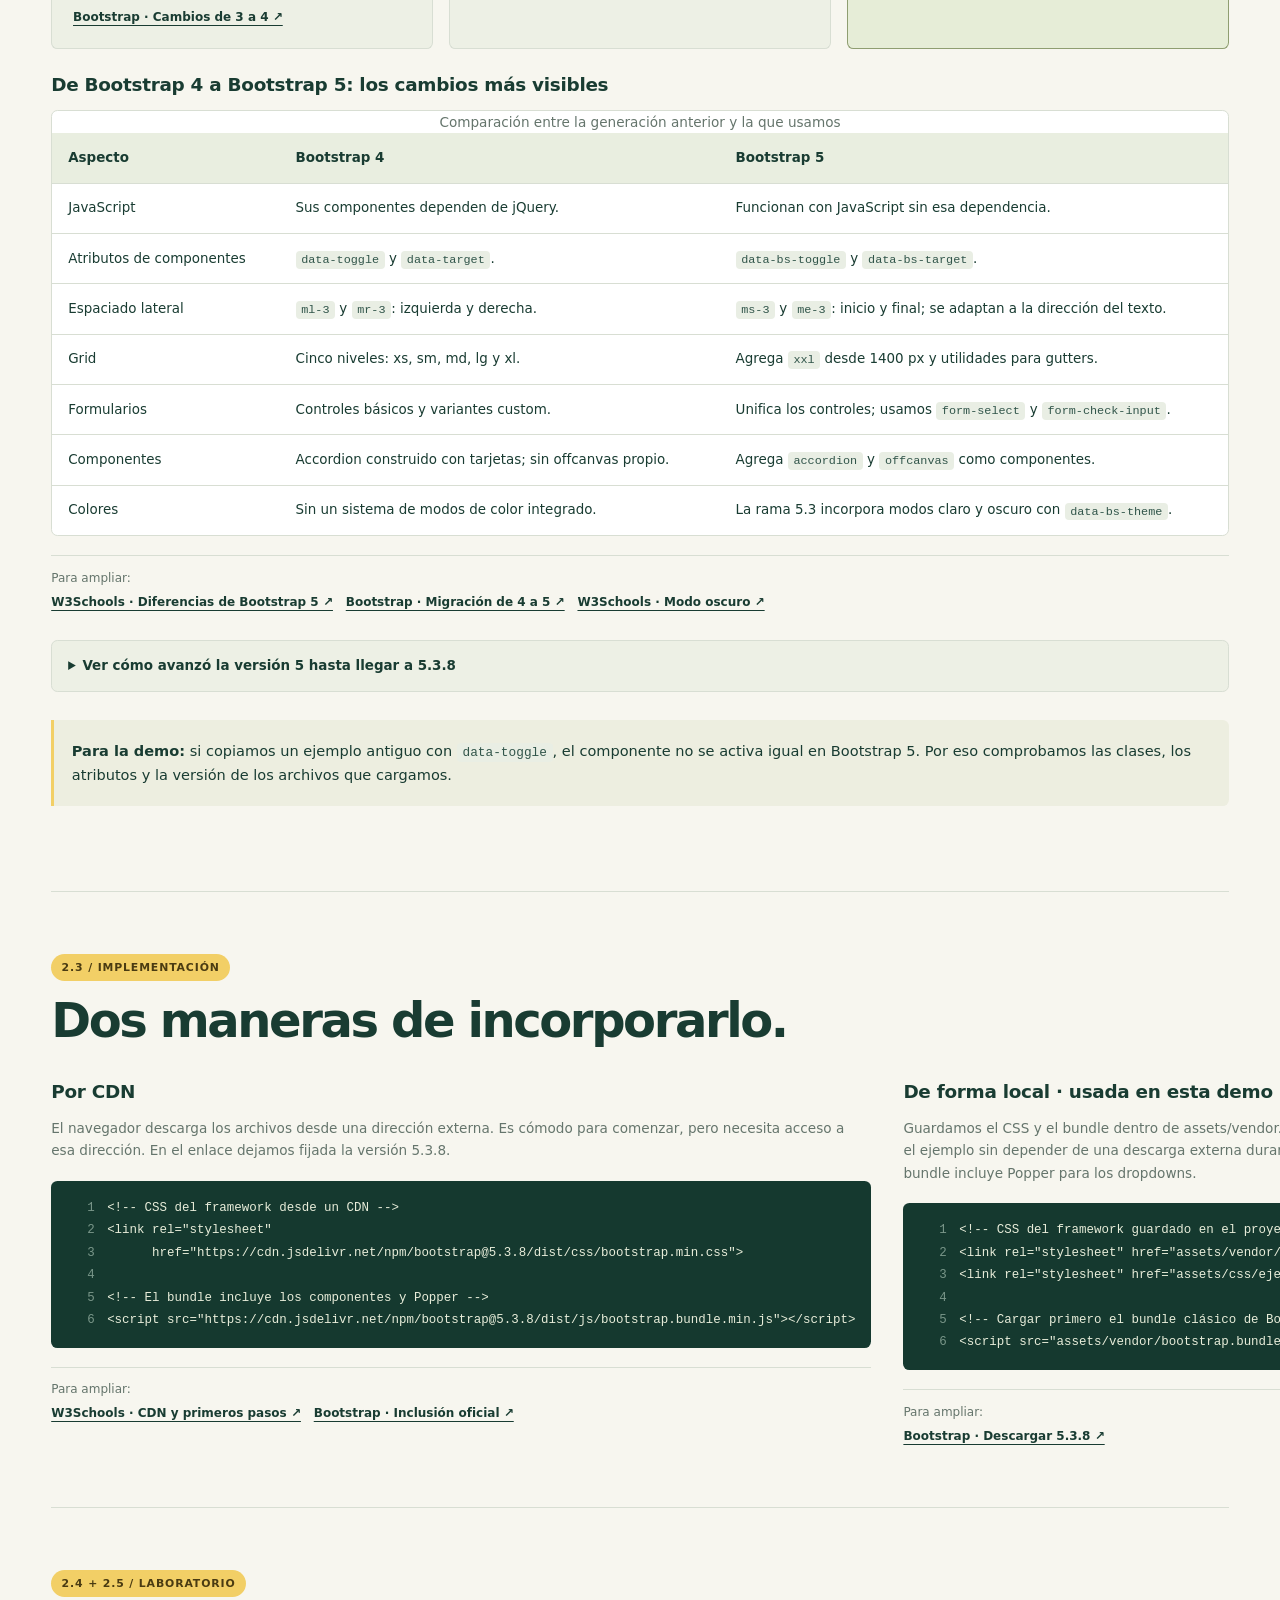
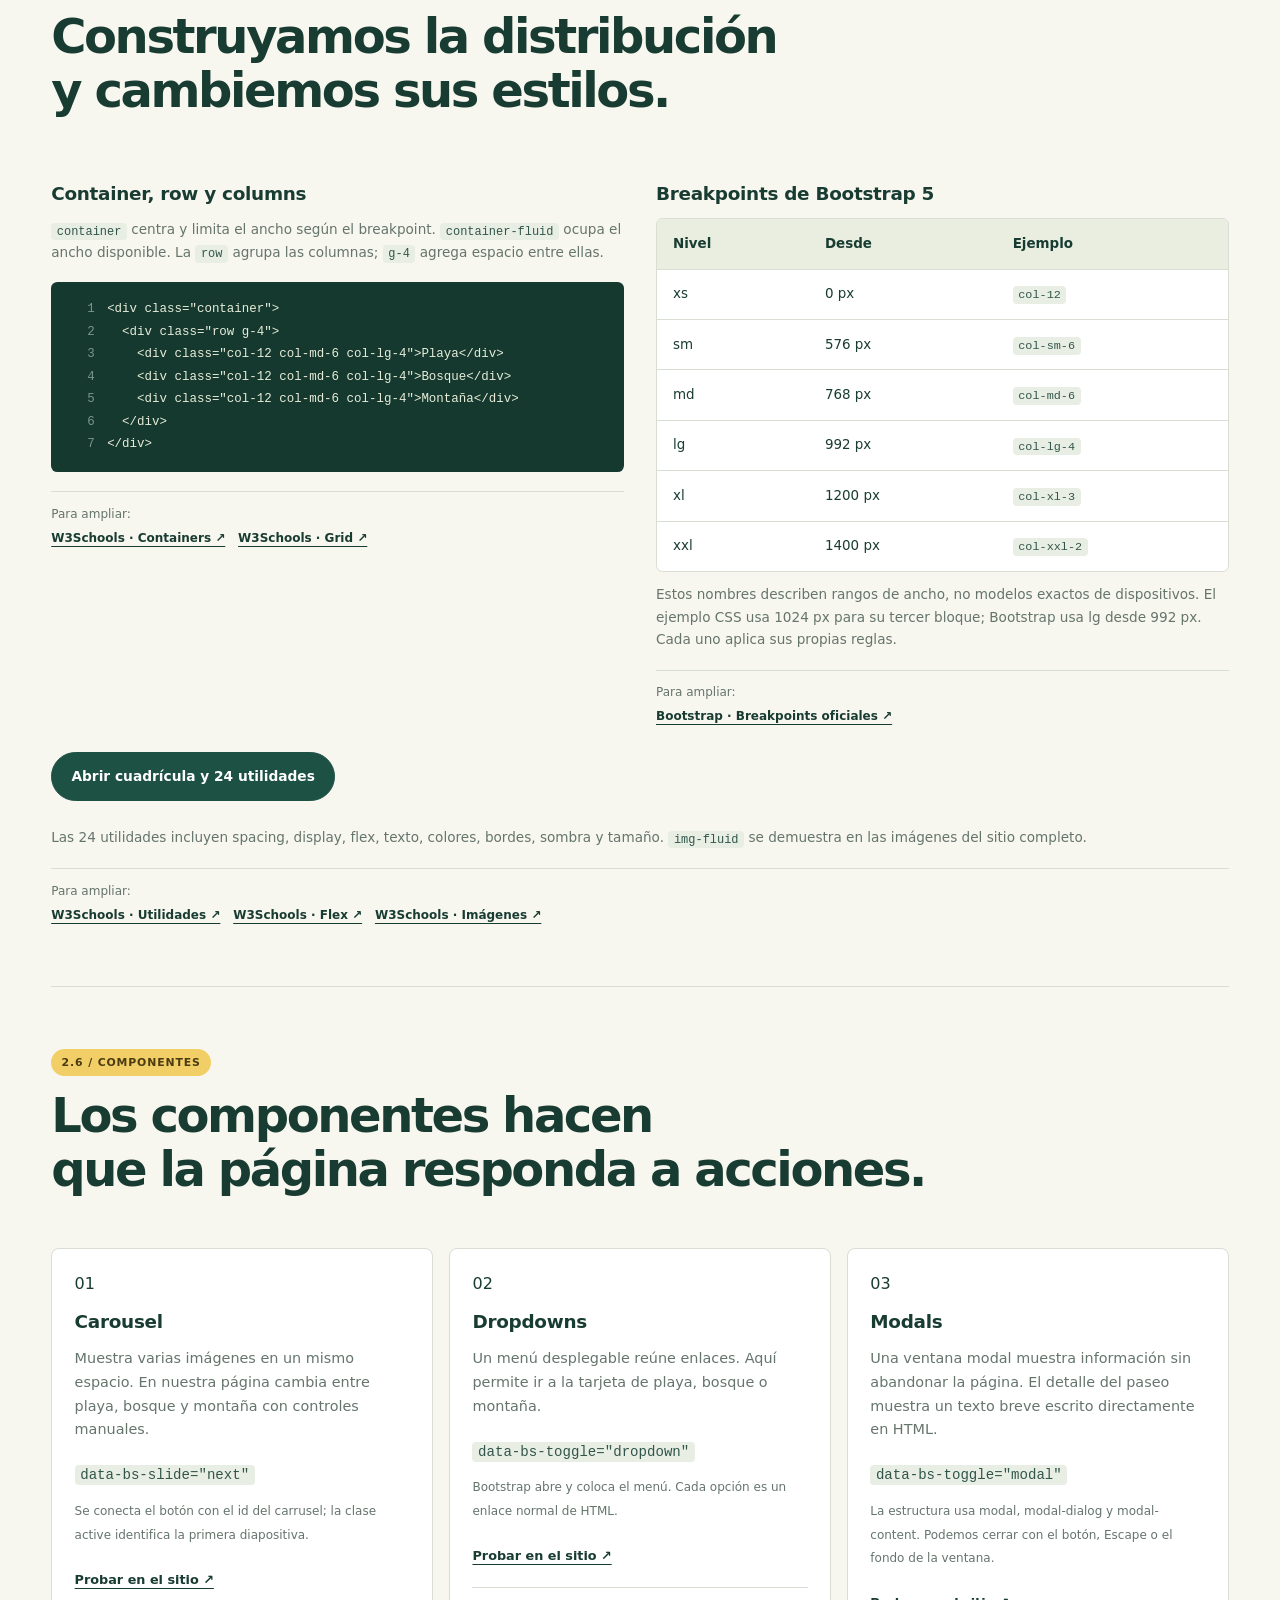
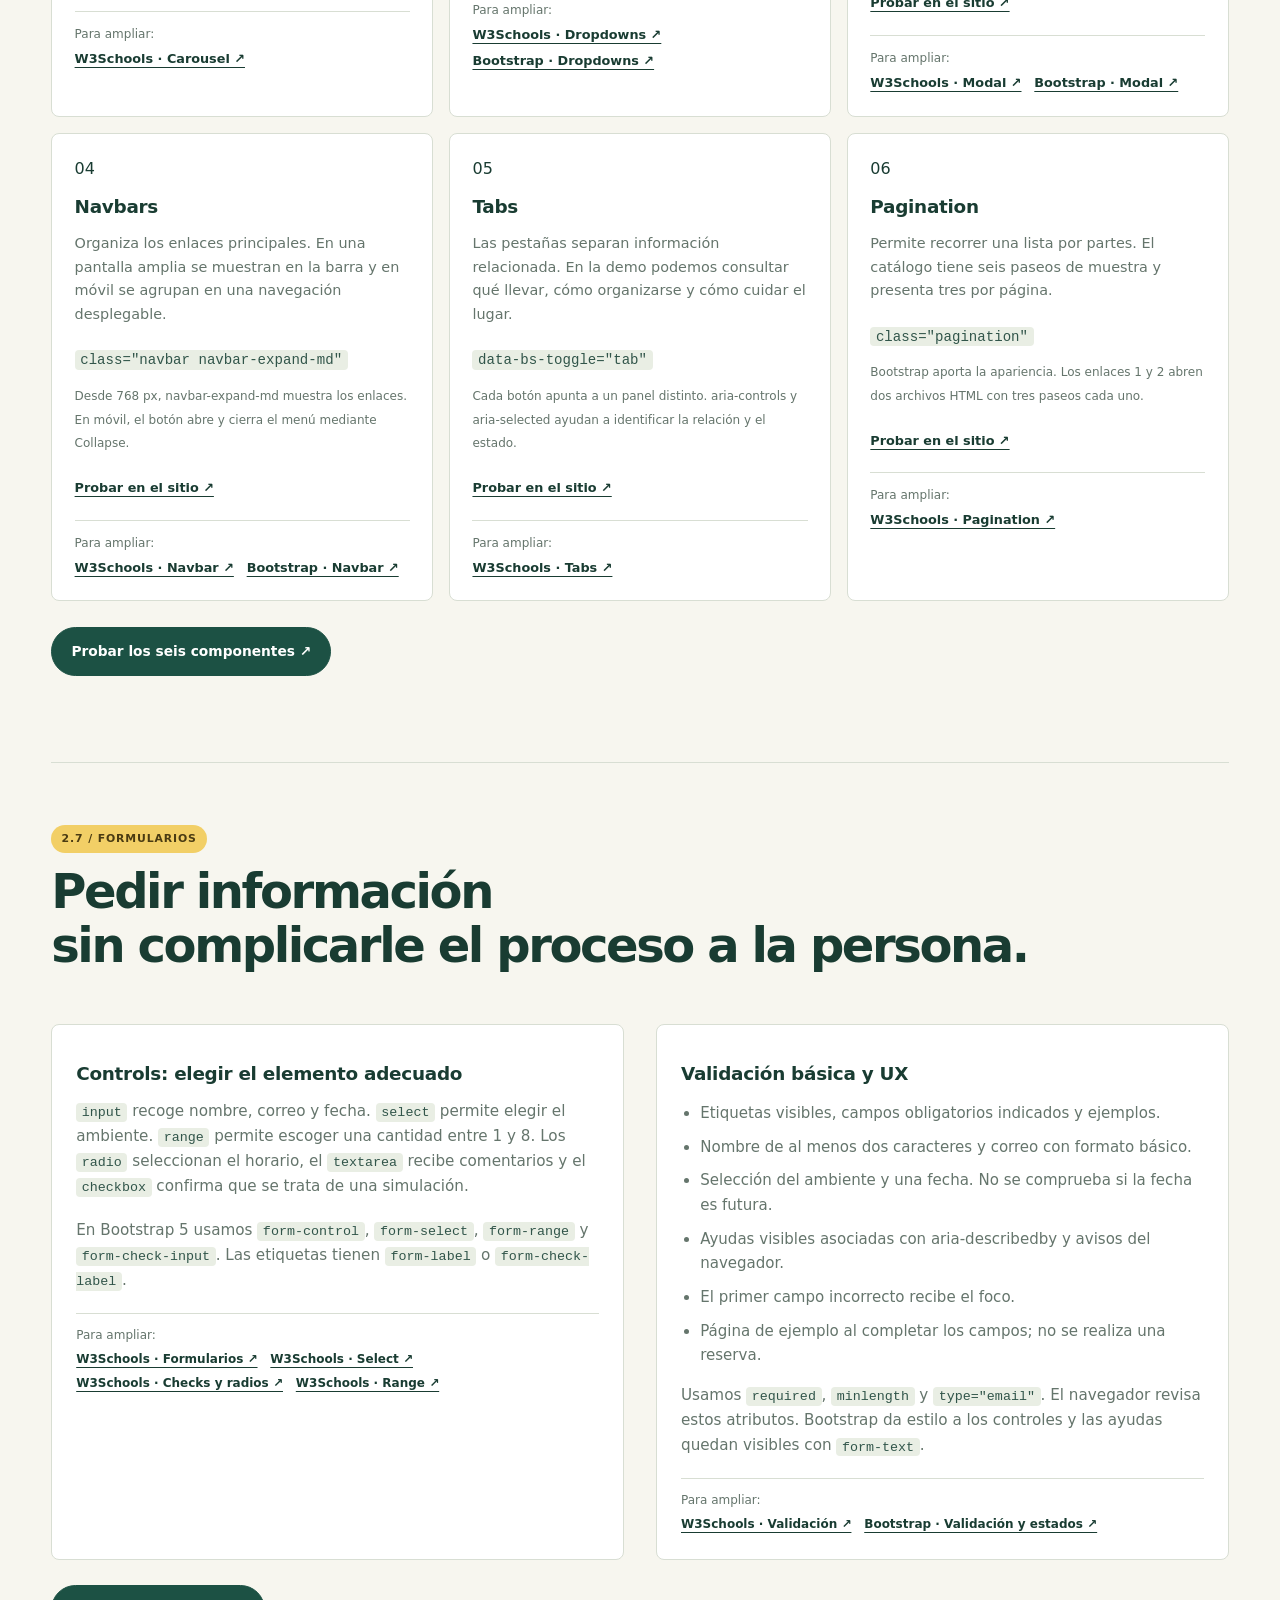
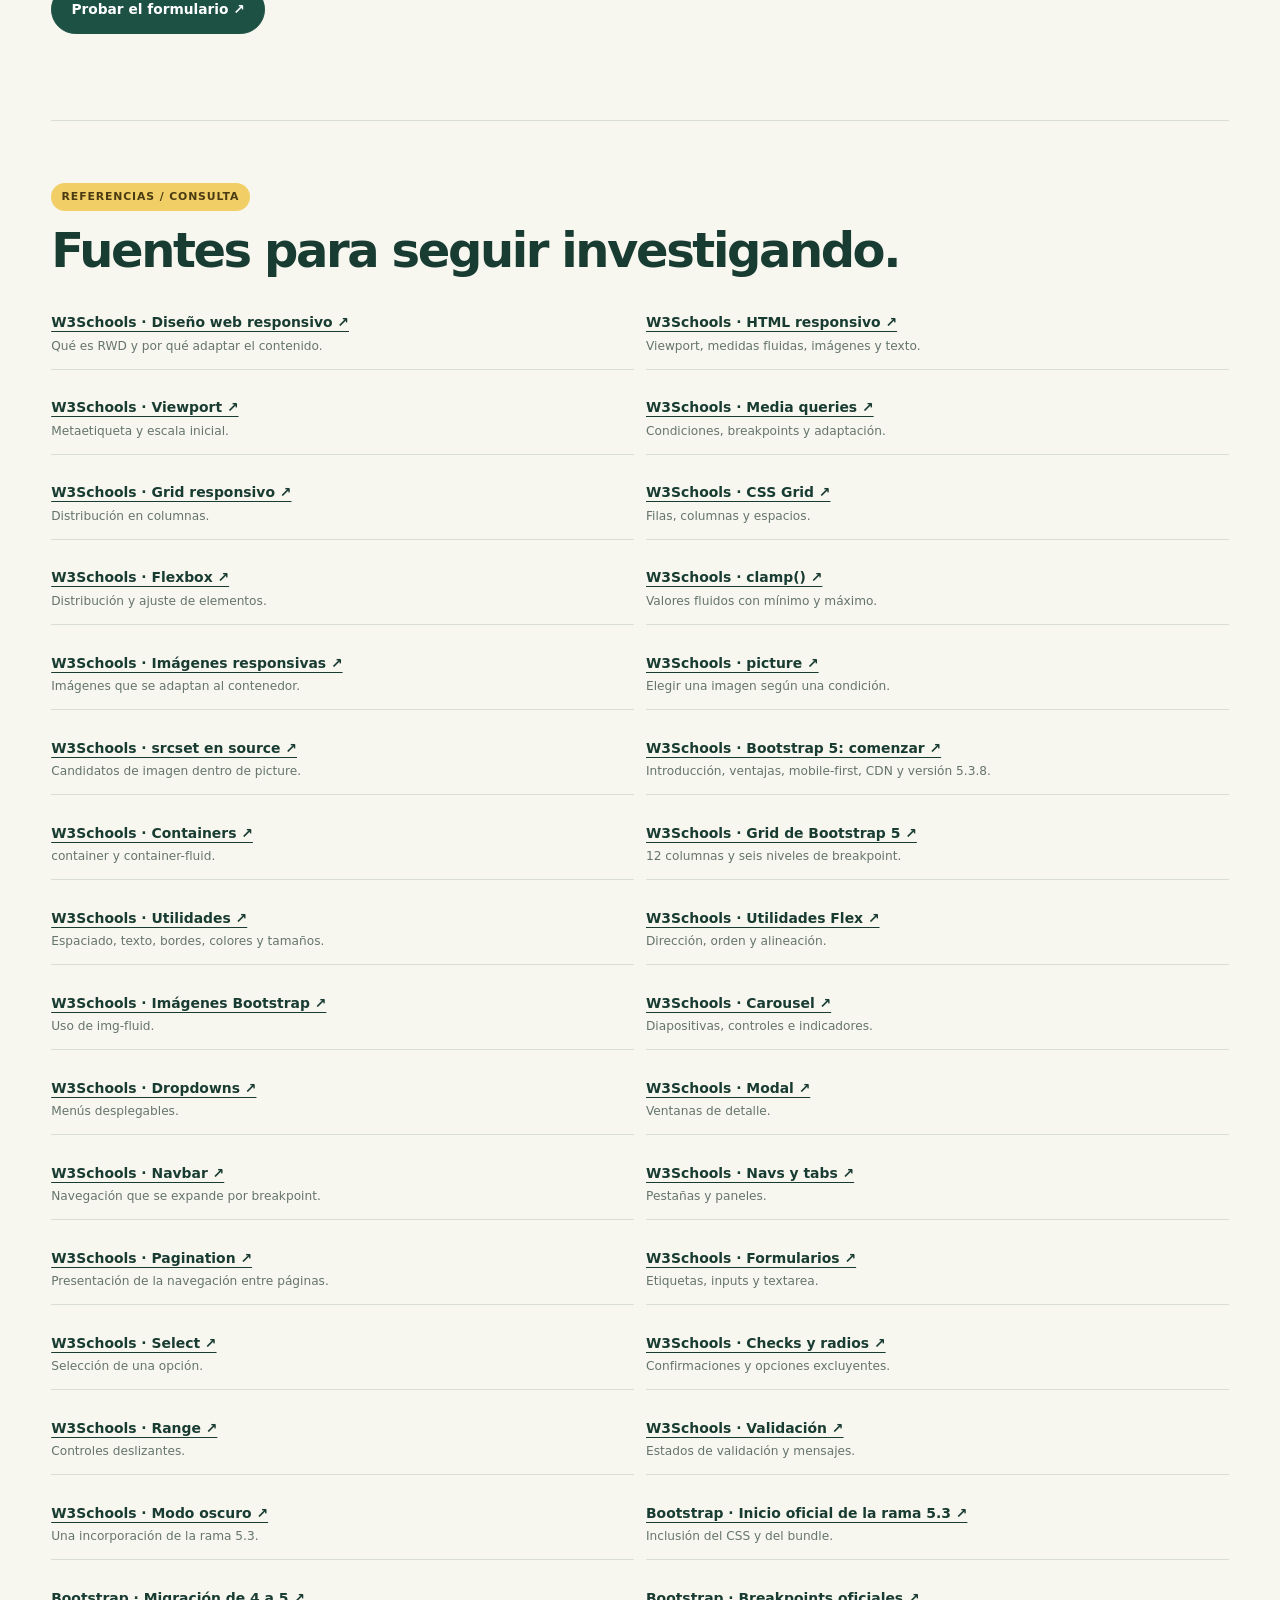
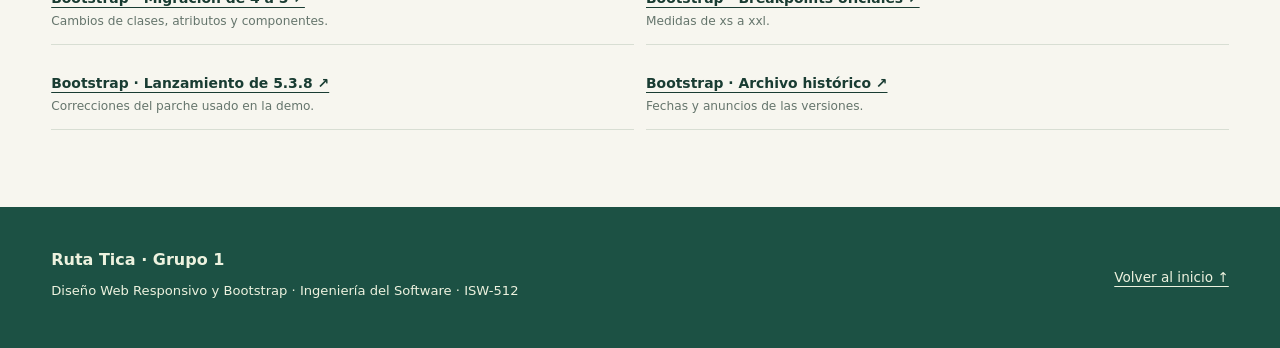
==== commit 5cfaecf2: "Usar Ruta Tica como nombre de la pagina principal" ====
--- a/index.html
+++ b/index.html
@@ -1,7 +1,7 @@
 <!doctype html>
-<html lang="es"><head><meta charset="UTF-8"><meta name="viewport" content="width=device-width,initial-scale=1"><meta name="description" content="Demo del grupo 1 de ISW-512: diseño web responsivo, Bootstrap 5.3.8, ejemplos funcionales y referencias de W3Schools."><title>RWD Lab · Diseño Web Responsivo y Bootstrap</title><link rel="stylesheet" href="assets/css/principal.css"></head><body>
+<html lang="es"><head><meta charset="UTF-8"><meta name="viewport" content="width=device-width,initial-scale=1"><meta name="description" content="Demo del grupo 1 de ISW-512: diseño web responsivo, Bootstrap 5.3.8, ejemplos funcionales y referencias de W3Schools."><title>Ruta Tica · Diseño Web Responsivo y Bootstrap</title><link rel="stylesheet" href="assets/css/principal.css"></head><body>
 <a class="salto" href="#contenido">Saltar al contenido</a>
-<header class="cabecera"><nav class="nav contenedor" aria-label="Navegación del laboratorio"><a class="marca" href="#contenido"><span class="marca-icono">↗</span> RWD Lab</a><div class="nav-enlaces"><a href="#fundamentos">Fundamentos</a><a href="#bootstrap">Bootstrap</a><a href="#laboratorio">Demo</a><a href="#layout">Grid y utilidades</a><a href="#componentes">Componentes</a><a href="#referencias">Referencias</a></div></nav></header>
+<header class="cabecera"><nav class="nav contenedor" aria-label="Navegación del laboratorio"><a class="marca" href="#contenido"><span class="marca-icono">↗</span> Ruta Tica</a><div class="nav-enlaces"><a href="#fundamentos">Fundamentos</a><a href="#bootstrap">Bootstrap</a><a href="#laboratorio">Demo</a><a href="#layout">Grid y utilidades</a><a href="#componentes">Componentes</a><a href="#referencias">Referencias</a></div></nav></header>
 <main id="contenido" class="contenedor">
 <section class="portada"><div><span class="etiqueta">ISW-512 · Grupo 1 · Demo práctica</span><h1>Una misma web.<br><em>Distintas</em><br>pantallas.</h1><p class="lead">La idea es que nuestra página se acomode al espacio que tiene. Vamos a ver cómo hacerlo con HTML y CSS, y después cómo aplicar esos mismos conceptos con Bootstrap.</p><div class="acciones"><a class="boton" href="#laboratorio">Empezar la demo ↗</a><a class="boton boton-claro" href="#fundamentos">Revisar los conceptos</a></div><div class="datos-portada"><span>2 sitios completos</span><span>24 utilidades</span><span>6 componentes</span></div></div><div class="portada-foto"><img src="assets/img/bosque-800.jpg" width="800" height="533" alt="Árboles de un bosque usados como fotografía de muestra"><div class="ficha-flotante"><div class="pantallas" aria-hidden="true"><i class="pantalla"></i><i class="pantalla tablet"></i><i class="pantalla movil"></i></div><div><strong>El contenido se adapta.</strong><small>Desktop, tablet y móvil, desde el mismo sitio.</small></div></div></div></section>
 <nav class="ruta" aria-label="Ruta de la demostración"><a href="#fundamentos"><span>01</span><div><strong>Entender los fundamentos</strong><small>Viewport, media queries, grid e imágenes.</small></div></a><a href="#layout"><span>02</span><div><strong>Construir con Bootstrap</strong><small>Instalación, columnas y utilidades.</small></div></a><a href="#componentes"><span>03</span><div><strong>Agregar interacción</strong><small>Componentes, controles y validación.</small></div></a></nav>
@@ -26,4 +26,4 @@
 <section class="seccion" id="formularios"><div class="titulo-seccion"><div><span class="numero">2.7 / FORMULARIOS</span><h2>Pedir información<br>sin complicarle el proceso a la persona.</h2></div></div><div class="split"><article class="concepto"><h3>Controls: elegir el elemento adecuado</h3><p><code>input</code> recoge nombre, correo y fecha. <code>select</code> permite elegir el ambiente. <code>range</code> permite escoger una cantidad entre 1 y 8. Los <code>radio</code> seleccionan el horario, el <code>textarea</code> recibe comentarios y el <code>checkbox</code> confirma que se trata de una simulación.</p><p>En Bootstrap 5 usamos <code>form-control</code>, <code>form-select</code>, <code>form-range</code> y <code>form-check-input</code>. Las etiquetas tienen <code>form-label</code> o <code>form-check-label</code>.</p><div class="referencia-tema"><span>Para ampliar:</span> <a href="https://www.w3schools.com/bootstrap5/bootstrap_forms.php" target="_blank" rel="noopener">W3Schools · Formularios ↗</a><a href="https://www.w3schools.com/bootstrap5/bootstrap_form_select.php" target="_blank" rel="noopener">W3Schools · Select ↗</a><a href="https://www.w3schools.com/bootstrap5/bootstrap_form_check_radio.php" target="_blank" rel="noopener">W3Schools · Checks y radios ↗</a><a href="https://www.w3schools.com/bootstrap5/bootstrap_form_range.php" target="_blank" rel="noopener">W3Schools · Range ↗</a></div></article><article class="concepto"><h3>Validación básica y UX</h3><ul class="lista"><li>Etiquetas visibles, campos obligatorios indicados y ejemplos.</li><li>Nombre de al menos dos caracteres y correo con formato básico.</li><li>Selección del ambiente y una fecha. No se comprueba si la fecha es futura.</li><li>Ayudas visibles asociadas con aria-describedby y avisos del navegador.</li><li>El primer campo incorrecto recibe el foco.</li><li>Página de ejemplo al completar los campos; no se realiza una reserva.</li></ul><p>Usamos <code>required</code>, <code>minlength</code> y <code>type="email"</code>. El navegador revisa estos atributos. Bootstrap da estilo a los controles y las ayudas quedan visibles con <code>form-text</code>.</p><div class="referencia-tema"><span>Para ampliar:</span> <a href="https://www.w3schools.com/bootstrap5/bootstrap_form_validation.php" target="_blank" rel="noopener">W3Schools · Validación ↗</a><a href="https://getbootstrap.com/docs/5.3/forms/validation/" target="_blank" rel="noopener">Bootstrap · Validación y estados ↗</a></div></article></div><div class="acciones"><a class="boton" href="ejemplo-bootstrap.html#solicitud" target="_blank" rel="noopener">Probar el formulario ↗</a></div></section>
 
 <section class="seccion" id="referencias"><span class="numero">REFERENCIAS / CONSULTA</span><h2>Fuentes para seguir investigando.</h2><ul class="sources"><li><a href="https://www.w3schools.com/css/css_rwd_intro.asp" target="_blank" rel="noopener">W3Schools · Diseño web responsivo ↗</a><small>Qué es RWD y por qué adaptar el contenido.</small></li><li><a href="https://www.w3schools.com/html/html_responsive.asp" target="_blank" rel="noopener">W3Schools · HTML responsivo ↗</a><small>Viewport, medidas fluidas, imágenes y texto.</small></li><li><a href="https://www.w3schools.com/css/css_rwd_viewport.asp" target="_blank" rel="noopener">W3Schools · Viewport ↗</a><small>Metaetiqueta y escala inicial.</small></li><li><a href="https://www.w3schools.com/css/css_rwd_mediaqueries.asp" target="_blank" rel="noopener">W3Schools · Media queries ↗</a><small>Condiciones, breakpoints y adaptación.</small></li><li><a href="https://www.w3schools.com/css/css_rwd_grid.asp" target="_blank" rel="noopener">W3Schools · Grid responsivo ↗</a><small>Distribución en columnas.</small></li><li><a href="https://www.w3schools.com/css/css_grid.asp" target="_blank" rel="noopener">W3Schools · CSS Grid ↗</a><small>Filas, columnas y espacios.</small></li><li><a href="https://www.w3schools.com/css/css3_flexbox.asp" target="_blank" rel="noopener">W3Schools · Flexbox ↗</a><small>Distribución y ajuste de elementos.</small></li><li><a href="https://www.w3schools.com/cssref/func_clamp.php" target="_blank" rel="noopener">W3Schools · clamp() ↗</a><small>Valores fluidos con mínimo y máximo.</small></li><li><a href="https://www.w3schools.com/css/css_rwd_images.asp" target="_blank" rel="noopener">W3Schools · Imágenes responsivas ↗</a><small>Imágenes que se adaptan al contenedor.</small></li><li><a href="https://www.w3schools.com/tags/tag_picture.asp" target="_blank" rel="noopener">W3Schools · picture ↗</a><small>Elegir una imagen según una condición.</small></li><li><a href="https://www.w3schools.com/tags/att_source_srcset.asp" target="_blank" rel="noopener">W3Schools · srcset en source ↗</a><small>Candidatos de imagen dentro de picture.</small></li><li><a href="https://www.w3schools.com/bootstrap5/bootstrap_get_started.php" target="_blank" rel="noopener">W3Schools · Bootstrap 5: comenzar ↗</a><small>Introducción, ventajas, mobile-first, CDN y versión 5.3.8.</small></li><li><a href="https://www.w3schools.com/bootstrap5/bootstrap_containers.php" target="_blank" rel="noopener">W3Schools · Containers ↗</a><small>container y container-fluid.</small></li><li><a href="https://www.w3schools.com/bootstrap5/bootstrap_grid_system.php" target="_blank" rel="noopener">W3Schools · Grid de Bootstrap 5 ↗</a><small>12 columnas y seis niveles de breakpoint.</small></li><li><a href="https://www.w3schools.com/bootstrap5/bootstrap_utilities.php" target="_blank" rel="noopener">W3Schools · Utilidades ↗</a><small>Espaciado, texto, bordes, colores y tamaños.</small></li><li><a href="https://www.w3schools.com/bootstrap5/bootstrap_flex.php" target="_blank" rel="noopener">W3Schools · Utilidades Flex ↗</a><small>Dirección, orden y alineación.</small></li><li><a href="https://www.w3schools.com/bootstrap5/bootstrap_images.php" target="_blank" rel="noopener">W3Schools · Imágenes Bootstrap ↗</a><small>Uso de img-fluid.</small></li><li><a href="https://www.w3schools.com/bootstrap5/bootstrap_carousel.php" target="_blank" rel="noopener">W3Schools · Carousel ↗</a><small>Diapositivas, controles e indicadores.</small></li><li><a href="https://www.w3schools.com/bootstrap5/bootstrap_dropdowns.php" target="_blank" rel="noopener">W3Schools · Dropdowns ↗</a><small>Menús desplegables.</small></li><li><a href="https://www.w3schools.com/bootstrap5/bootstrap_modal.php" target="_blank" rel="noopener">W3Schools · Modal ↗</a><small>Ventanas de detalle.</small></li><li><a href="https://www.w3schools.com/bootstrap5/bootstrap_navbar.php" target="_blank" rel="noopener">W3Schools · Navbar ↗</a><small>Navegación que se expande por breakpoint.</small></li><li><a href="https://www.w3schools.com/bootstrap5/bootstrap_navs.php" target="_blank" rel="noopener">W3Schools · Navs y tabs ↗</a><small>Pestañas y paneles.</small></li><li><a href="https://www.w3schools.com/bootstrap5/bootstrap_pagination.php" target="_blank" rel="noopener">W3Schools · Pagination ↗</a><small>Presentación de la navegación entre páginas.</small></li><li><a href="https://www.w3schools.com/bootstrap5/bootstrap_forms.php" target="_blank" rel="noopener">W3Schools · Formularios ↗</a><small>Etiquetas, inputs y textarea.</small></li><li><a href="https://www.w3schools.com/bootstrap5/bootstrap_form_select.php" target="_blank" rel="noopener">W3Schools · Select ↗</a><small>Selección de una opción.</small></li><li><a href="https://www.w3schools.com/bootstrap5/bootstrap_form_check_radio.php" target="_blank" rel="noopener">W3Schools · Checks y radios ↗</a><small>Confirmaciones y opciones excluyentes.</small></li><li><a href="https://www.w3schools.com/bootstrap5/bootstrap_form_range.php" target="_blank" rel="noopener">W3Schools · Range ↗</a><small>Controles deslizantes.</small></li><li><a href="https://www.w3schools.com/bootstrap5/bootstrap_form_validation.php" target="_blank" rel="noopener">W3Schools · Validación ↗</a><small>Estados de validación y mensajes.</small></li><li><a href="https://www.w3schools.com/bootstrap5/bootstrap_dark_mode.php" target="_blank" rel="noopener">W3Schools · Modo oscuro ↗</a><small>Una incorporación de la rama 5.3.</small></li><li><a href="https://getbootstrap.com/docs/5.3/getting-started/introduction/" target="_blank" rel="noopener">Bootstrap · Inicio oficial de la rama 5.3 ↗</a><small>Inclusión del CSS y del bundle.</small></li><li><a href="https://getbootstrap.com/docs/5.3/migration/" target="_blank" rel="noopener">Bootstrap · Migración de 4 a 5 ↗</a><small>Cambios de clases, atributos y componentes.</small></li><li><a href="https://getbootstrap.com/docs/5.3/layout/breakpoints/" target="_blank" rel="noopener">Bootstrap · Breakpoints oficiales ↗</a><small>Medidas de xs a xxl.</small></li><li><a href="https://blog.getbootstrap.com/2025/08/25/bootstrap-5-3-8/" target="_blank" rel="noopener">Bootstrap · Lanzamiento de 5.3.8 ↗</a><small>Correcciones del parche usado en la demo.</small></li><li><a href="https://blog.getbootstrap.com/archive/" target="_blank" rel="noopener">Bootstrap · Archivo histórico ↗</a><small>Fechas y anuncios de las versiones.</small></li></ul></section>
-</main><footer class="pie"><div class="contenedor"><div><strong>RWD Lab · Grupo 1</strong><p>Diseño Web Responsivo y Bootstrap · Ingeniería del Software · ISW-512</p></div><a href="#contenido">Volver al inicio ↑</a></div></footer></body></html>+</main><footer class="pie"><div class="contenedor"><div><strong>Ruta Tica · Grupo 1</strong><p>Diseño Web Responsivo y Bootstrap · Ingeniería del Software · ISW-512</p></div><a href="#contenido">Volver al inicio ↑</a></div></footer></body></html>
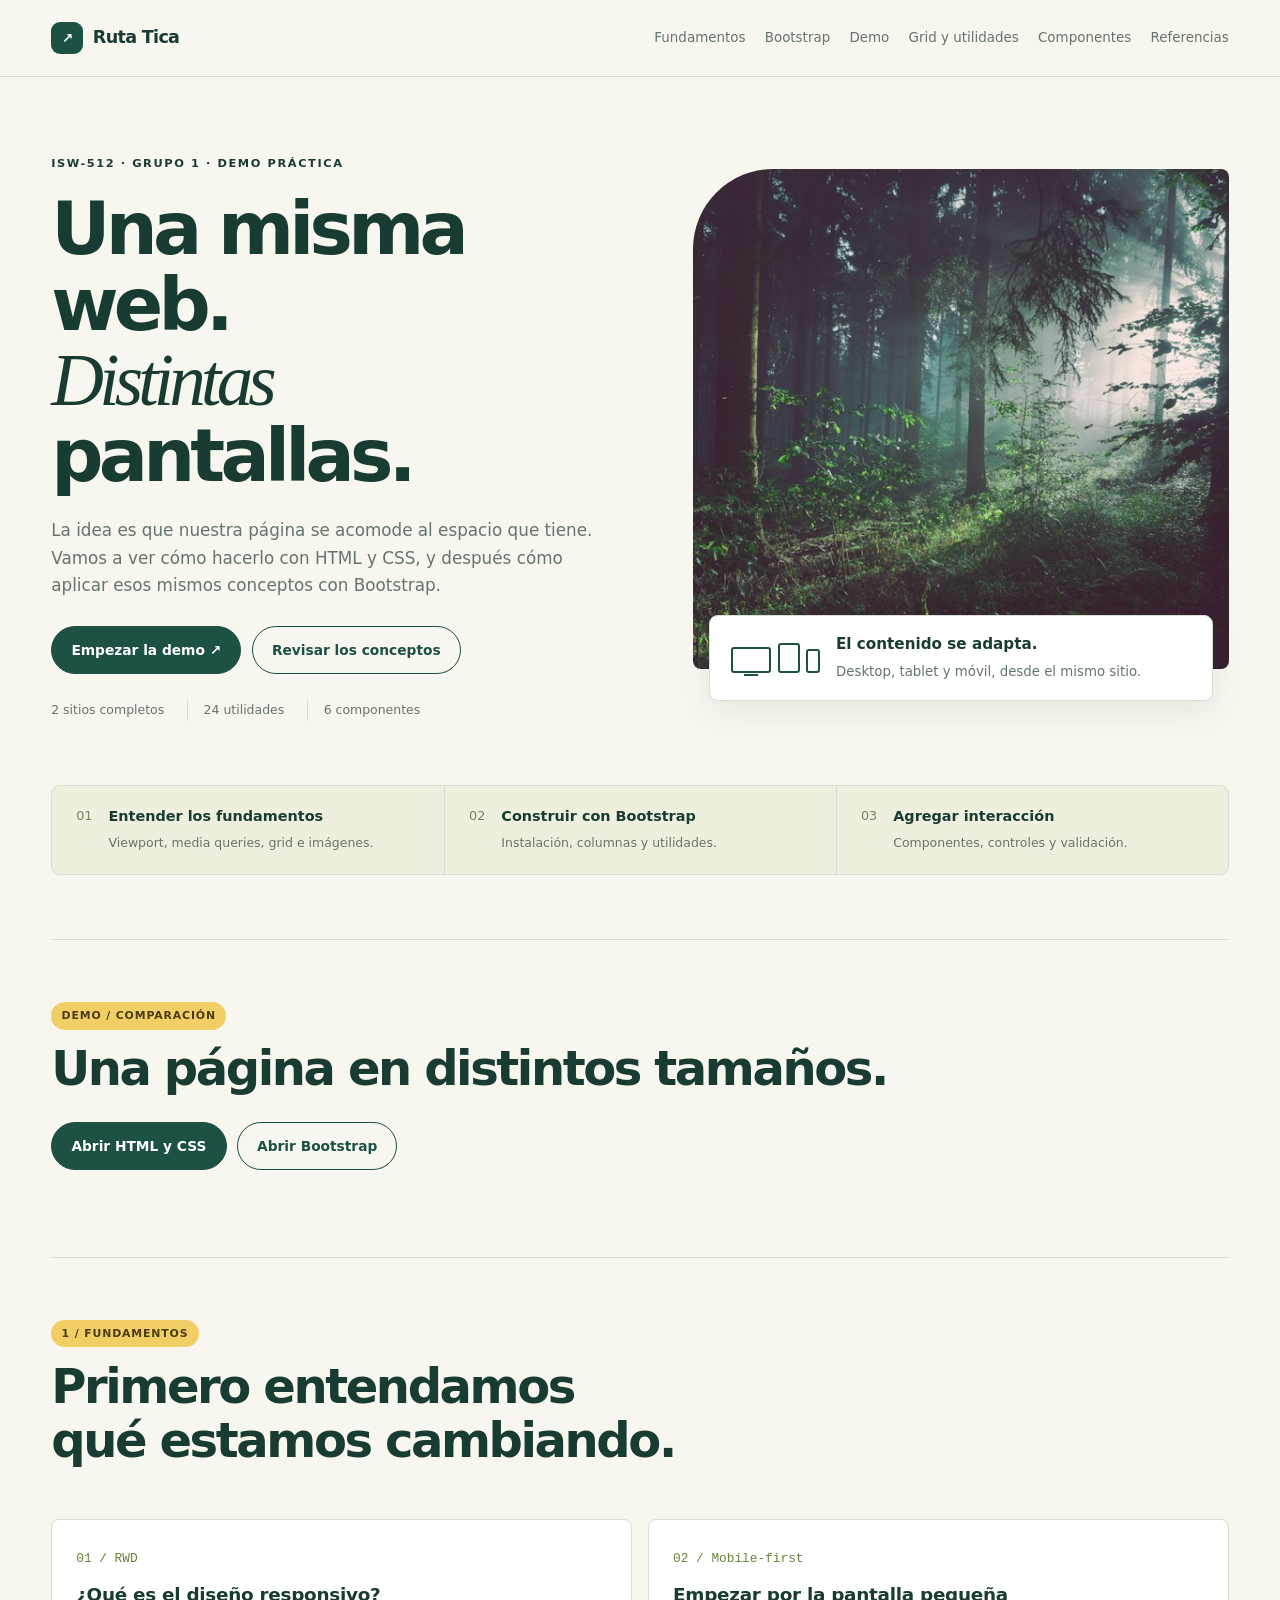
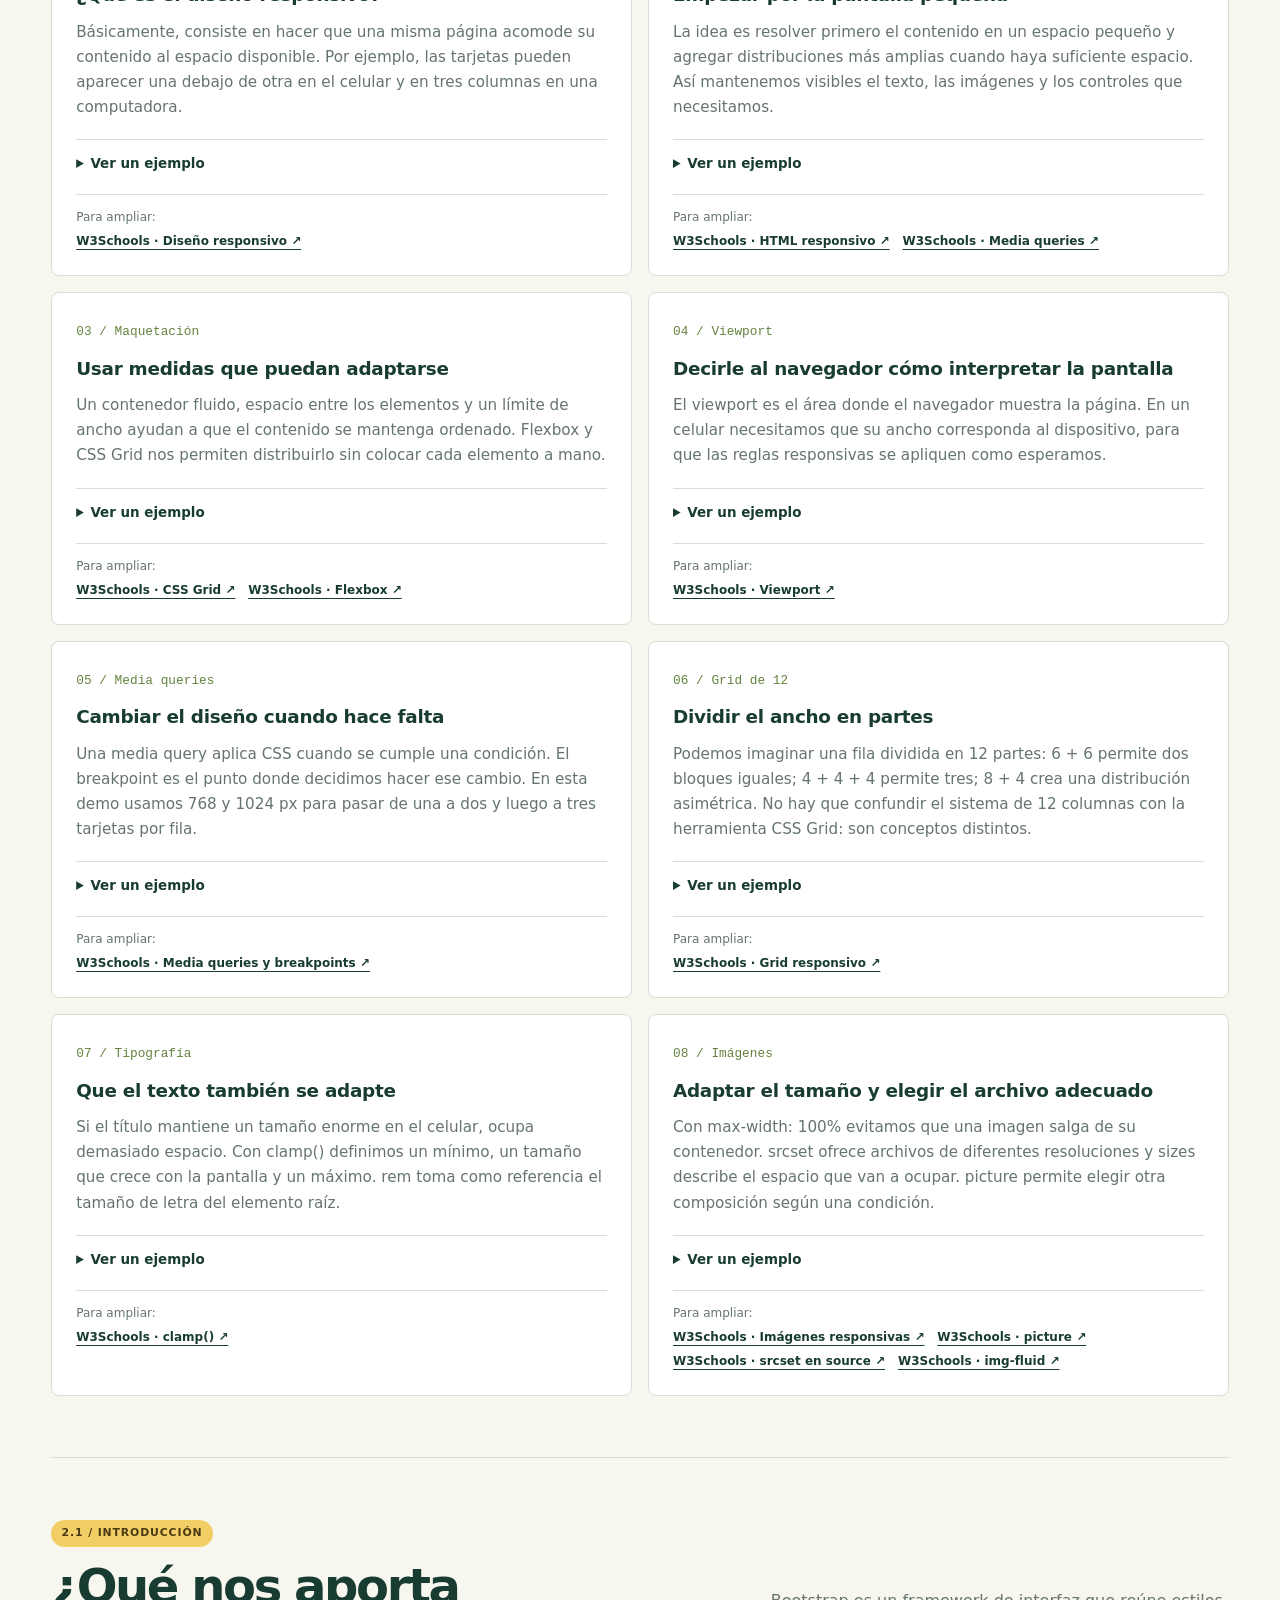
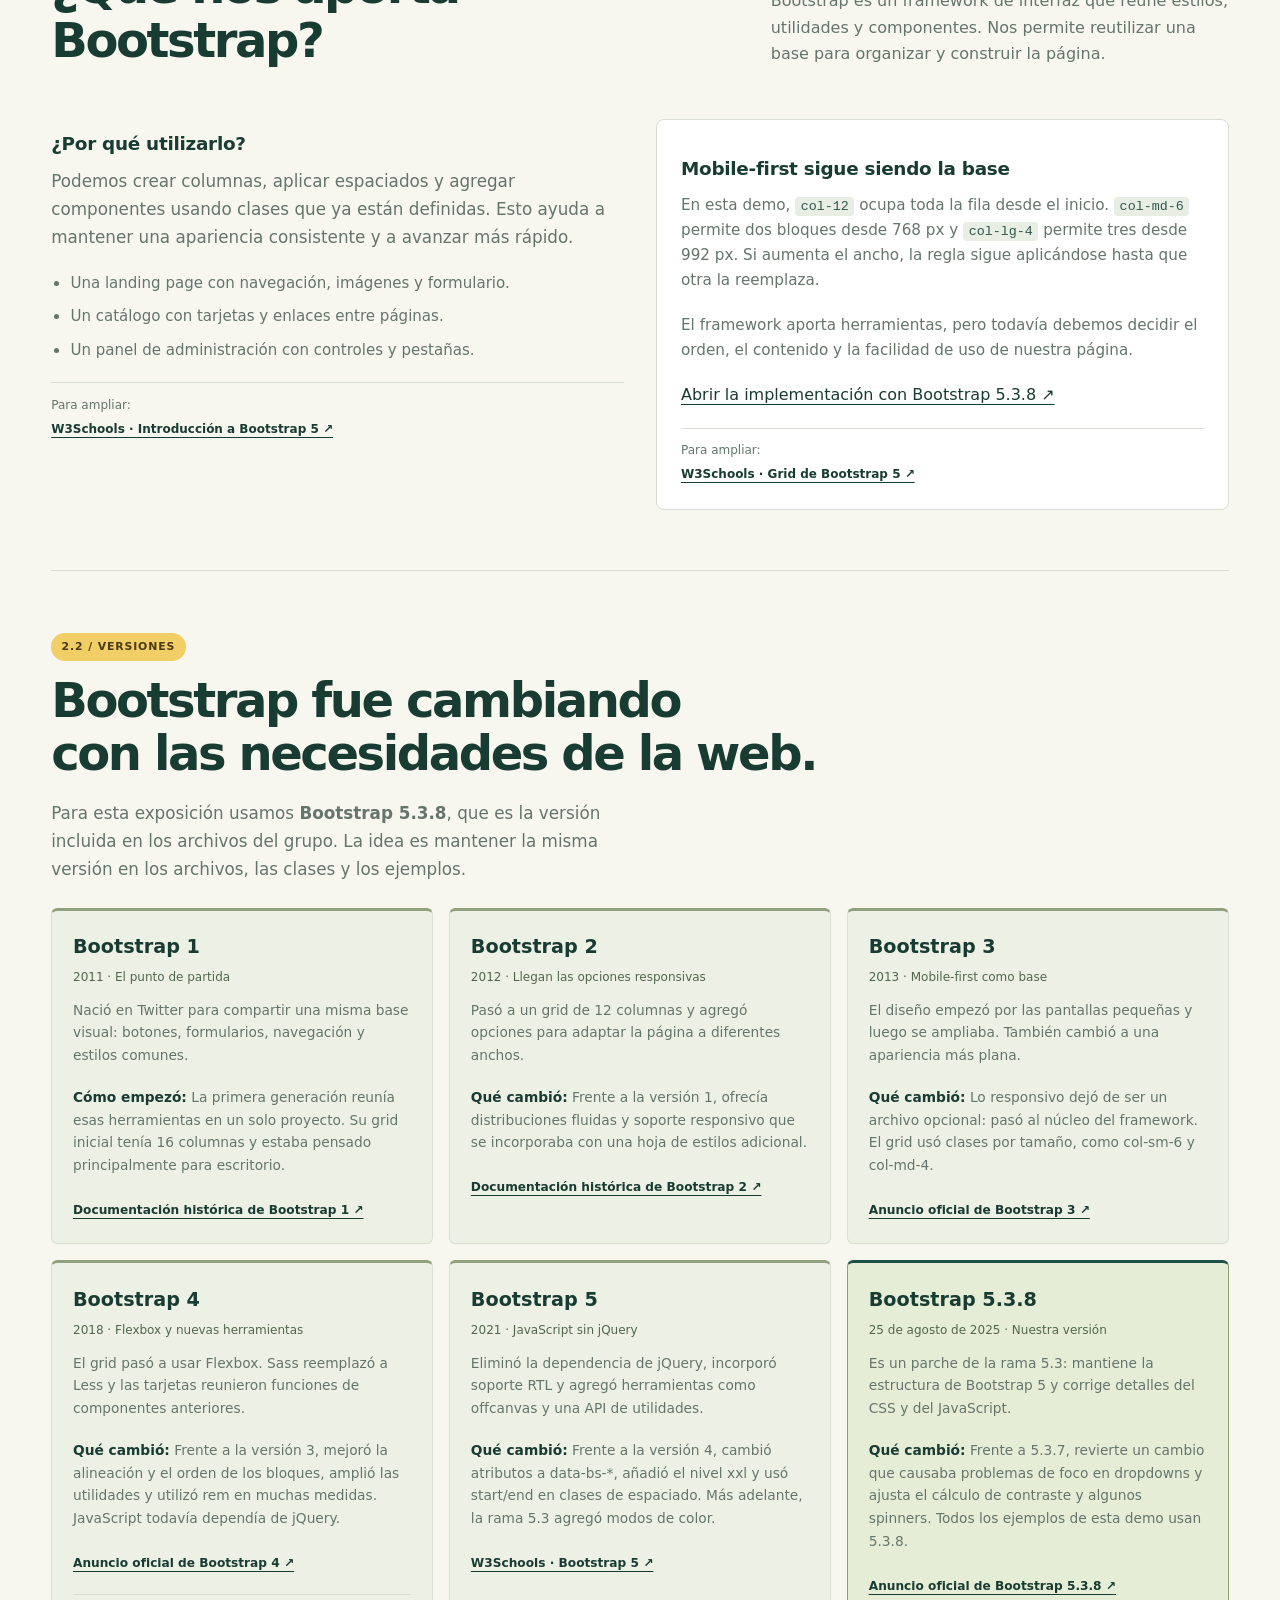
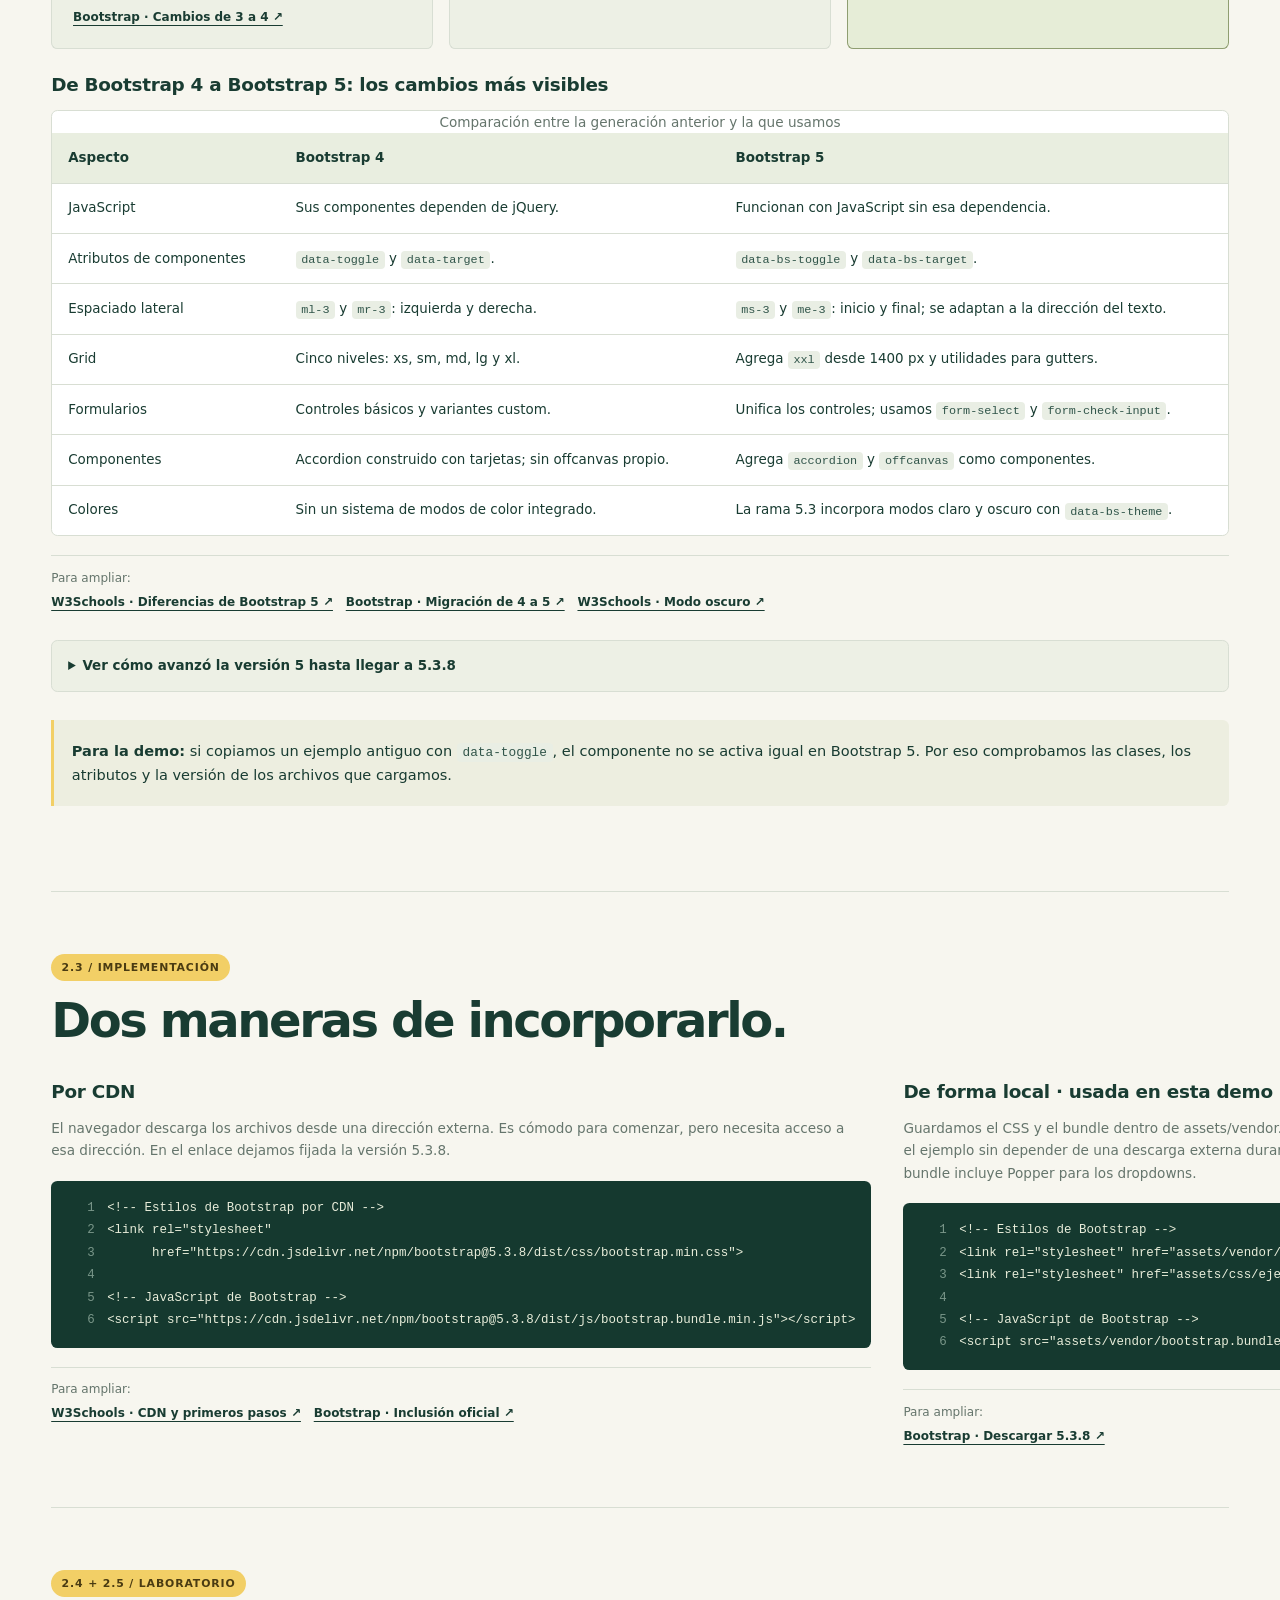
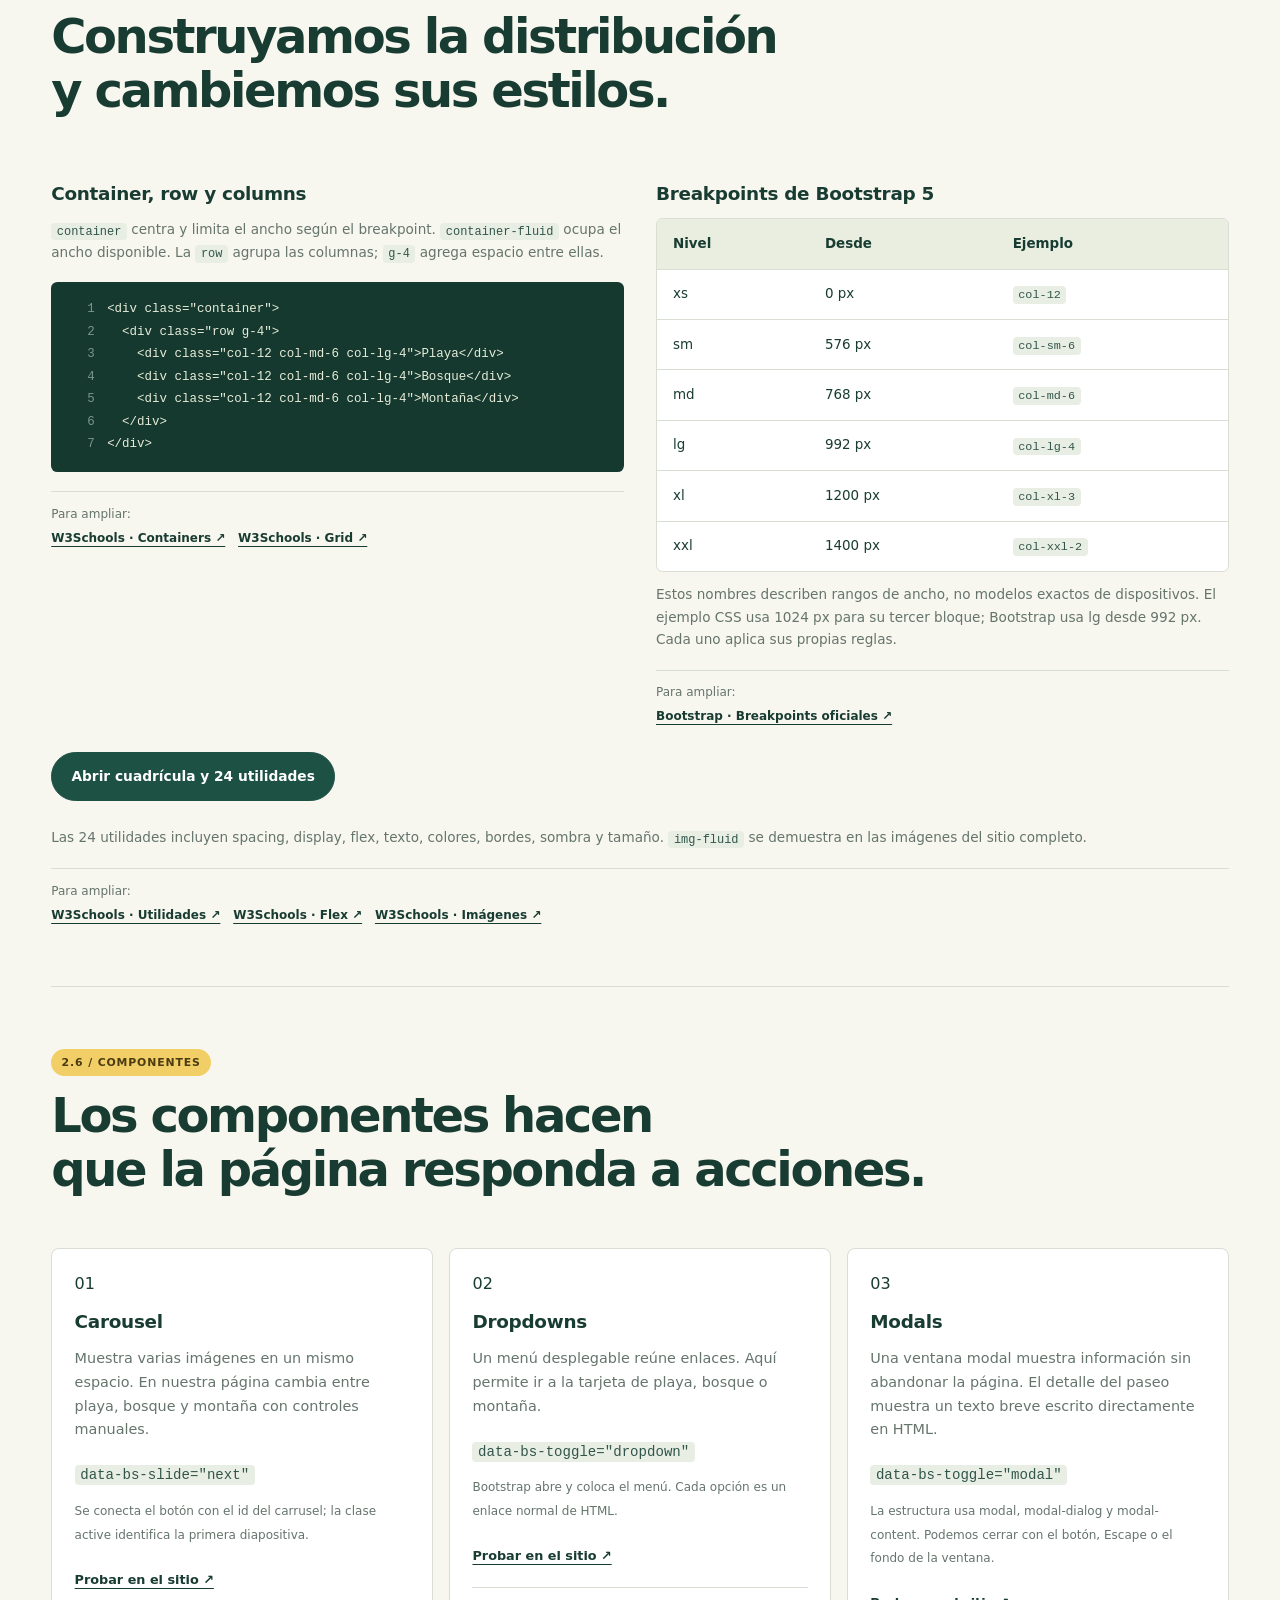
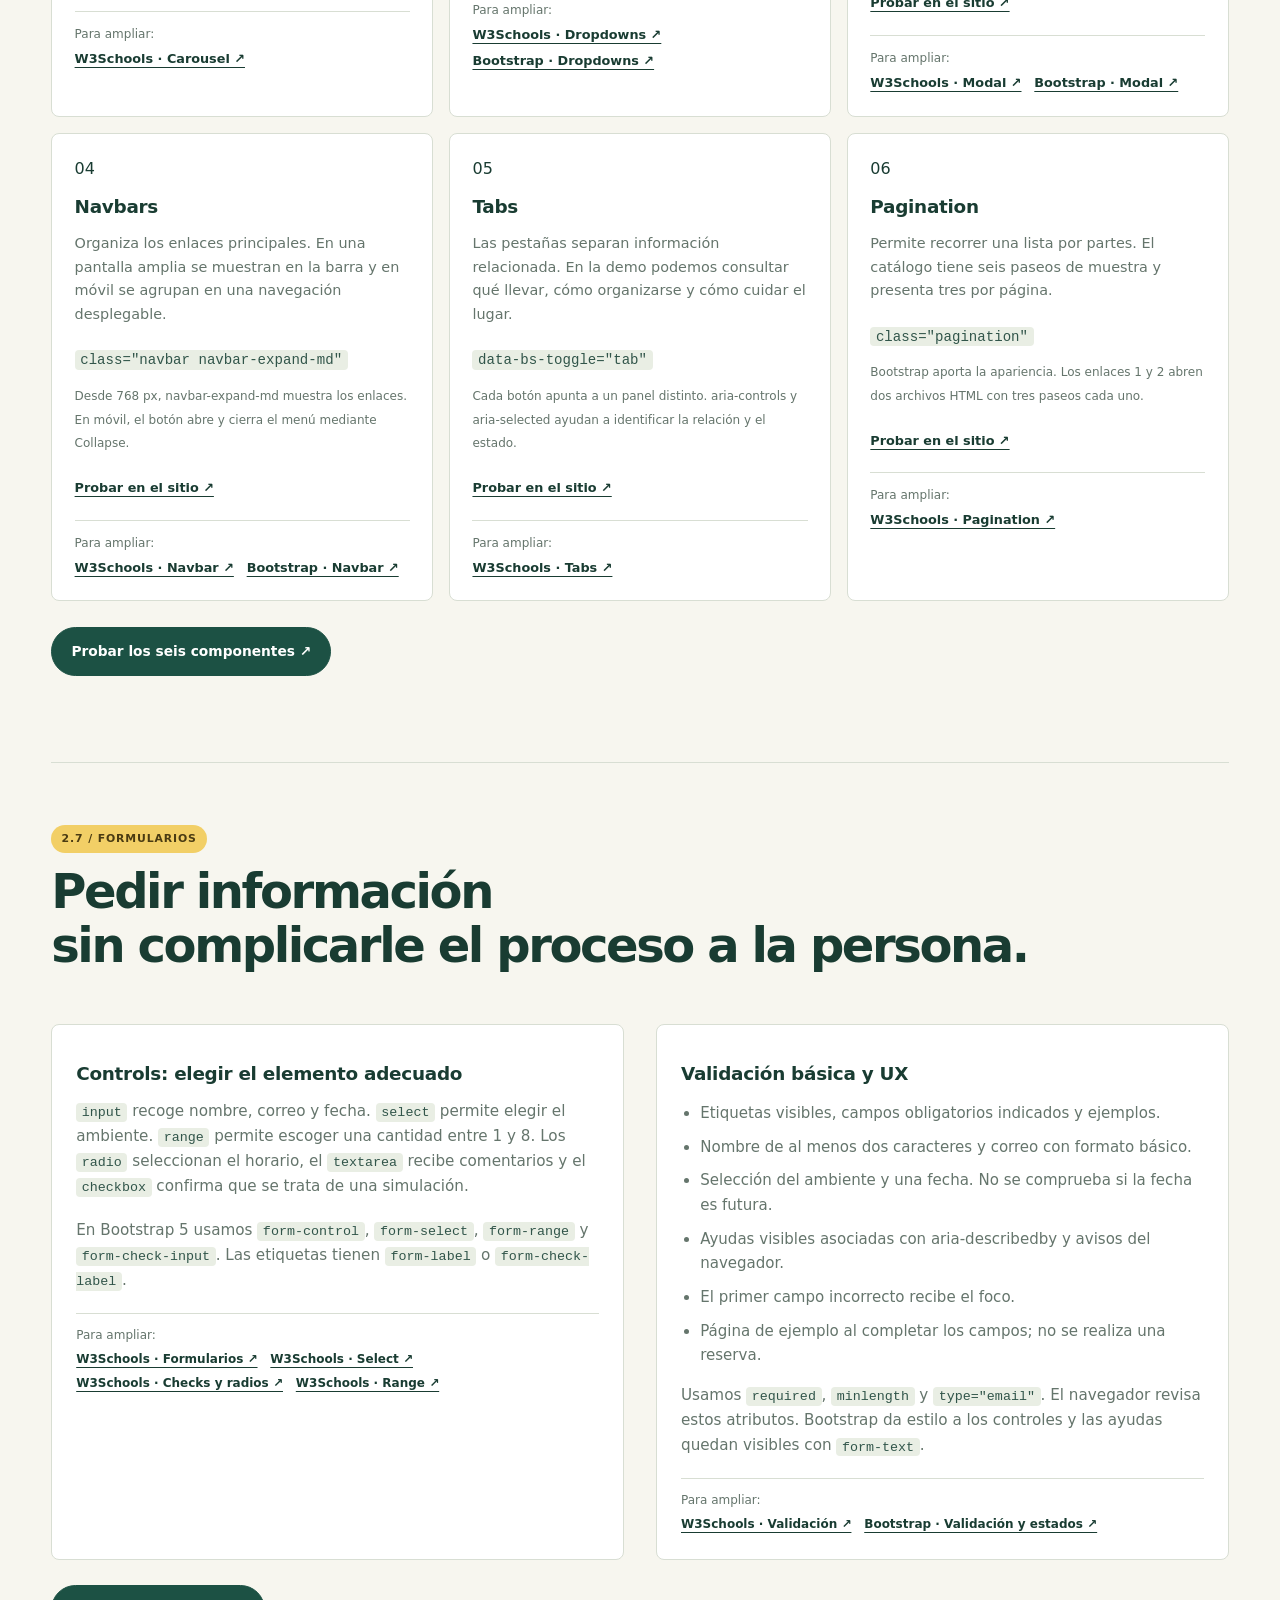
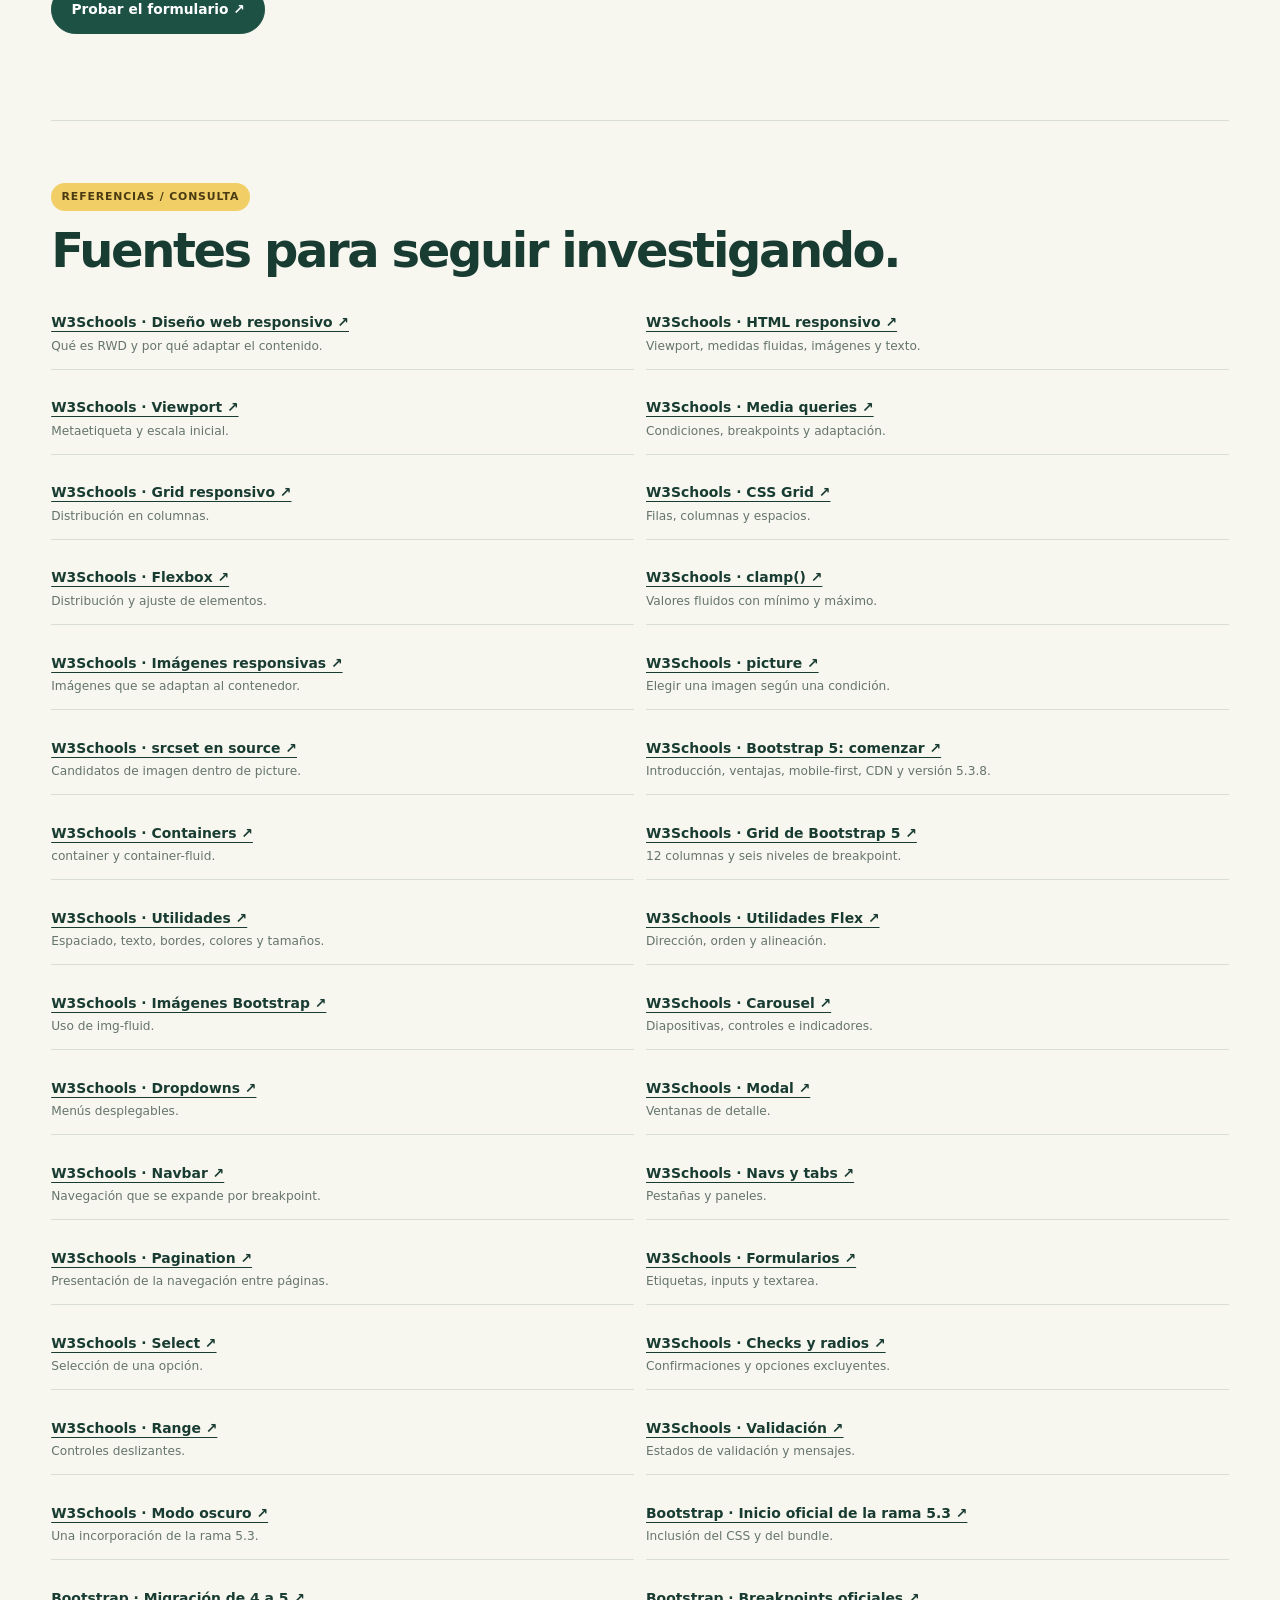
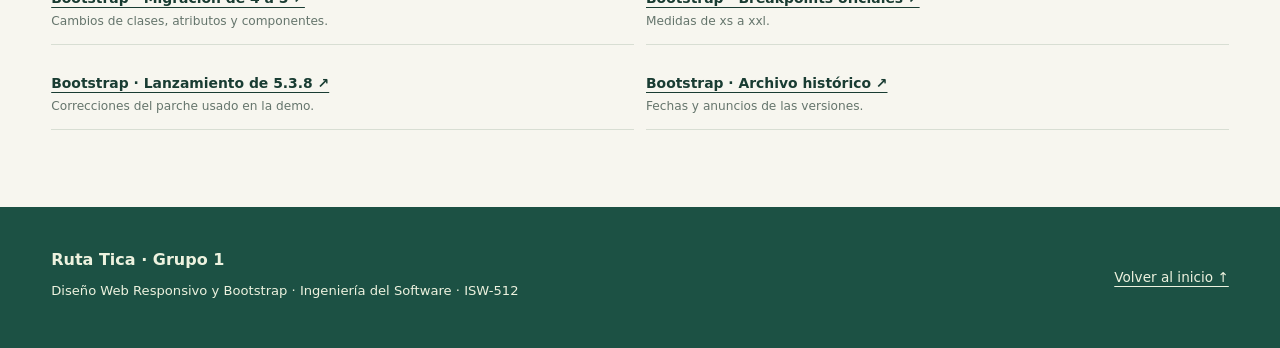
==== commit 9ff2da80: "Ajustar comentarios de ejemplos y detalles finales" ====
--- a/index.html
+++ b/index.html
@@ -8,22 +8,22 @@
 <section class="seccion" id="laboratorio">
   <span class="numero">DEMO / COMPARACIÓN</span>
   <h2>Una página en distintos tamaños.</h2>
-  
+
   <div class="acciones">
     <a class="boton" href="ejemplo-css.html" target="_blank" rel="noopener">Abrir HTML y CSS</a>
     <a class="boton boton-claro" href="ejemplo-bootstrap.html" target="_blank" rel="noopener">Abrir Bootstrap</a>
   </div>
-  
+
 </section>
 <section class="seccion" id="fundamentos"><div class="titulo-seccion"><div><span class="numero">1 / FUNDAMENTOS</span><h2>Primero entendamos<br>qué estamos cambiando.</h2></div></div><div class="conceptos"><article class="concepto"><span class="codigo-mini">01 / RWD</span><h3>¿Qué es el diseño responsivo?</h3><p>Básicamente, consiste en hacer que una misma página acomode su contenido al espacio disponible. Por ejemplo, las tarjetas pueden aparecer una debajo de otra en el celular y en tres columnas en una computadora.</p><details><summary>Ver un ejemplo</summary><pre><code><span class="linea">.destinos {</span><span class="linea">  display: grid;</span><span class="linea">  grid-template-columns: repeat(12, minmax(0, 1fr));</span><span class="linea">}</span><span class="linea">.destino { grid-column: span 12; }</span></code></pre><p>Esta es la base para móvil: cada tarjeta ocupa las 12 columnas. Más adelante, las media queries cambian cuánto ocupa. En el ejemplo podemos verlo funcionando, no solamente en una imagen.</p></details><div class="referencia-tema"><span>Para ampliar:</span> <a href="https://www.w3schools.com/css/css_rwd_intro.asp" target="_blank" rel="noopener">W3Schools · Diseño responsivo ↗</a></div></article><article class="concepto"><span class="codigo-mini">02 / Mobile-first</span><h3>Empezar por la pantalla pequeña</h3><p>La idea es resolver primero el contenido en un espacio pequeño y agregar distribuciones más amplias cuando haya suficiente espacio. Así mantenemos visibles el texto, las imágenes y los controles que necesitamos.</p><details><summary>Ver un ejemplo</summary><pre><code><span class="linea">.portada { grid-template-columns: 1fr; }</span><span class="linea"></span><span class="linea">@media (min-width: 768px) {</span><span class="linea">  .portada { grid-template-columns: 1fr 1fr; }</span><span class="linea">}</span></code></pre><p>La regla inicial crea una columna. Desde 768 px se agregan dos. En lugar de identificar el modelo del celular, trabajamos con el ancho que tiene la página.</p></details><div class="referencia-tema"><span>Para ampliar:</span> <a href="https://www.w3schools.com/html/html_responsive.asp" target="_blank" rel="noopener">W3Schools · HTML responsivo ↗</a><a href="https://www.w3schools.com/css/css_rwd_mediaqueries.asp" target="_blank" rel="noopener">W3Schools · Media queries ↗</a></div></article><article class="concepto"><span class="codigo-mini">03 / Maquetación</span><h3>Usar medidas que puedan adaptarse</h3><p>Un contenedor fluido, espacio entre los elementos y un límite de ancho ayudan a que el contenido se mantenga ordenado. Flexbox y CSS Grid nos permiten distribuirlo sin colocar cada elemento a mano.</p><details><summary>Ver un ejemplo</summary><pre><code><span class="linea">* { box-sizing: border-box; }</span><span class="linea">.contenedor {</span><span class="linea">  width: min(1120px, 92%);</span><span class="linea">  margin-inline: auto;</span><span class="linea">}</span><span class="linea">.navegacion { display: flex; flex-wrap: wrap; }</span></code></pre><p>El 92% deja espacio a los lados; 1120 px limita el ancho en pantallas grandes. border-box incluye padding y borde dentro del tamaño. flex-wrap permite que los enlaces pasen a otra línea.</p></details><div class="referencia-tema"><span>Para ampliar:</span> <a href="https://www.w3schools.com/css/css_grid.asp" target="_blank" rel="noopener">W3Schools · CSS Grid ↗</a><a href="https://www.w3schools.com/css/css3_flexbox.asp" target="_blank" rel="noopener">W3Schools · Flexbox ↗</a></div></article><article class="concepto"><span class="codigo-mini">04 / Viewport</span><h3>Decirle al navegador cómo interpretar la pantalla</h3><p>El viewport es el área donde el navegador muestra la página. En un celular necesitamos que su ancho corresponda al dispositivo, para que las reglas responsivas se apliquen como esperamos.</p><details><summary>Ver un ejemplo</summary><pre><code><span class="linea">&lt;meta name=&quot;viewport&quot;</span><span class="linea">      content=&quot;width=device-width, initial-scale=1&quot;&gt;</span></code></pre><p>width=device-width ajusta el viewport al ancho del dispositivo. initial-scale=1 establece la escala inicial. Lo colocamos dentro de head y dejamos que la persona pueda utilizar el zoom.</p></details><div class="referencia-tema"><span>Para ampliar:</span> <a href="https://www.w3schools.com/css/css_rwd_viewport.asp" target="_blank" rel="noopener">W3Schools · Viewport ↗</a></div></article><article class="concepto"><span class="codigo-mini">05 / Media queries</span><h3>Cambiar el diseño cuando hace falta</h3><p>Una media query aplica CSS cuando se cumple una condición. El breakpoint es el punto donde decidimos hacer ese cambio. En esta demo usamos 768 y 1024 px para pasar de una a dos y luego a tres tarjetas por fila.</p><details><summary>Ver un ejemplo</summary><pre><code><span class="linea">@media (min-width: 768px) {</span><span class="linea">  .destino { grid-column: span 6; }</span><span class="linea">}</span><span class="linea">@media (min-width: 1024px) {</span><span class="linea">  .destino { grid-column: span 4; }</span><span class="linea">}</span></code></pre><p>Las dos condiciones pueden cumplirse al mismo tiempo. En pantallas de 1024 px o más, la regla posterior de span 4 reemplaza span 6. Los breakpoints se eligen según lo que necesita el contenido.</p></details><div class="referencia-tema"><span>Para ampliar:</span> <a href="https://www.w3schools.com/css/css_rwd_mediaqueries.asp" target="_blank" rel="noopener">W3Schools · Media queries y breakpoints ↗</a></div></article><article class="concepto"><span class="codigo-mini">06 / Grid de 12</span><h3>Dividir el ancho en partes</h3><p>Podemos imaginar una fila dividida en 12 partes: 6 + 6 permite dos bloques iguales; 4 + 4 + 4 permite tres; 8 + 4 crea una distribución asimétrica. No hay que confundir el sistema de 12 columnas con la herramienta CSS Grid: son conceptos distintos.</p><details><summary>Ver un ejemplo</summary><pre><code><span class="linea">.destinos {</span><span class="linea">  display: grid;</span><span class="linea">  grid-template-columns: repeat(12, minmax(0, 1fr));</span><span class="linea">  gap: 1.5rem;</span><span class="linea">}</span><span class="linea">.destino { grid-column: span 4; }</span></code></pre><p>En el ejemplo CSS construimos ese sistema con CSS Grid. Bootstrap implementa su grid tradicional con Flexbox. En ambos casos, la distribución se puede expresar como partes de una fila.</p></details><div class="referencia-tema"><span>Para ampliar:</span> <a href="https://www.w3schools.com/css/css_rwd_grid.asp" target="_blank" rel="noopener">W3Schools · Grid responsivo ↗</a></div></article><article class="concepto"><span class="codigo-mini">07 / Tipografía</span><h3>Que el texto también se adapte</h3><p>Si el título mantiene un tamaño enorme en el celular, ocupa demasiado espacio. Con clamp() definimos un mínimo, un tamaño que crece con la pantalla y un máximo. rem toma como referencia el tamaño de letra del elemento raíz.</p><details><summary>Ver un ejemplo</summary><pre><code><span class="linea">h1 {</span><span class="linea">  font-size: clamp(2.4rem, 1.2rem + 5vw, 5rem);</span><span class="linea">  line-height: 1.04;</span><span class="linea">}</span><span class="linea">p { max-width: 65ch; }</span></code></pre><p>El título cambia de manera gradual, incluso entre los breakpoints. El máximo en ch ayuda a que un párrafo no forme líneas demasiado largas.</p></details><div class="referencia-tema"><span>Para ampliar:</span> <a href="https://www.w3schools.com/cssref/func_clamp.php" target="_blank" rel="noopener">W3Schools · clamp() ↗</a></div></article><article class="concepto"><span class="codigo-mini">08 / Imágenes</span><h3>Adaptar el tamaño y elegir el archivo adecuado</h3><p>Con max-width: 100% evitamos que una imagen salga de su contenedor. srcset ofrece archivos de diferentes resoluciones y sizes describe el espacio que van a ocupar. picture permite elegir otra composición según una condición.</p><details><summary>Ver un ejemplo</summary><pre><code><span class="linea">&lt;picture&gt;</span><span class="linea">  &lt;source media=&quot;(max-width: 767px)&quot;</span><span class="linea">          srcset=&quot;assets/img/bosque-800.jpg&quot;&gt;</span><span class="linea">  &lt;img src=&quot;assets/img/playa-1400.jpg&quot;</span><span class="linea">       srcset=&quot;assets/img/playa-400.jpg 400w,</span><span class="linea">               assets/img/playa-800.jpg 800w,</span><span class="linea">               assets/img/playa-1400.jpg 1400w&quot;</span><span class="linea">       sizes=&quot;(min-width: 768px) 44vw, 92vw&quot;</span><span class="linea">       alt=&quot;Olas del mar vistas desde una costa&quot;&gt;</span><span class="linea">&lt;/picture&gt;</span></code></pre><p>En móvil, picture prioriza el bosque; en una pantalla más ancha, aparece la costa. Con srcset el navegador elige el archivo considerando el espacio y la densidad de píxeles. Bootstrap aporta img-fluid para adaptar la imagen al contenedor.</p></details><div class="referencia-tema"><span>Para ampliar:</span> <a href="https://www.w3schools.com/css/css_rwd_images.asp" target="_blank" rel="noopener">W3Schools · Imágenes responsivas ↗</a><a href="https://www.w3schools.com/tags/tag_picture.asp" target="_blank" rel="noopener">W3Schools · picture ↗</a><a href="https://www.w3schools.com/tags/att_source_srcset.asp" target="_blank" rel="noopener">W3Schools · srcset en source ↗</a><a href="https://www.w3schools.com/bootstrap5/bootstrap_images.php" target="_blank" rel="noopener">W3Schools · img-fluid ↗</a></div></article></div></section>
 <section class="seccion" id="bootstrap"><div class="titulo-seccion"><div><span class="numero">2.1 / INTRODUCCIÓN</span><h2>¿Qué nos aporta<br>Bootstrap?</h2></div><p>Bootstrap es un framework de interfaz que reúne estilos, utilidades y componentes. Nos permite reutilizar una base para organizar y construir la página.</p></div><div class="split"><div><h3>¿Por qué utilizarlo?</h3><p class="lead">Podemos crear columnas, aplicar espaciados y agregar componentes usando clases que ya están definidas. Esto ayuda a mantener una apariencia consistente y a avanzar más rápido.</p><ul class="lista"><li>Una landing page con navegación, imágenes y formulario.</li><li>Un catálogo con tarjetas y enlaces entre páginas.</li><li>Un panel de administración con controles y pestañas.</li></ul><div class="referencia-tema"><span>Para ampliar:</span> <a href="https://www.w3schools.com/bootstrap5/bootstrap_get_started.php" target="_blank" rel="noopener">W3Schools · Introducción a Bootstrap 5 ↗</a></div></div><div class="concepto"><h3>Mobile-first sigue siendo la base</h3><p>En esta demo, <code>col-12</code> ocupa toda la fila desde el inicio. <code>col-md-6</code> permite dos bloques desde 768 px y <code>col-lg-4</code> permite tres desde 992 px. Si aumenta el ancho, la regla sigue aplicándose hasta que otra la reemplaza.</p><p>El framework aporta herramientas, pero todavía debemos decidir el orden, el contenido y la facilidad de uso de nuestra página.</p><a href="ejemplo-bootstrap.html" target="_blank" rel="noopener">Abrir la implementación con Bootstrap 5.3.8 ↗</a><div class="referencia-tema"><span>Para ampliar:</span> <a href="https://www.w3schools.com/bootstrap5/bootstrap_grid_system.php" target="_blank" rel="noopener">W3Schools · Grid de Bootstrap 5 ↗</a></div></div></div></section>
 <section class="seccion" id="versiones"><span class="numero">2.2 / VERSIONES</span><h2>Bootstrap fue cambiando<br>con las necesidades de la web.</h2><p class="lead">Para esta exposición usamos <strong>Bootstrap 5.3.8</strong>, que es la versión incluida en los archivos del grupo. La idea es mantener la misma versión en los archivos, las clases y los ejemplos.</p><div class="versiones"><article class="version"><strong>Bootstrap 1</strong><span class="version-fecha">2011 · El punto de partida</span><p>Nació en Twitter para compartir una misma base visual: botones, formularios, navegación y estilos comunes.</p><p><b>Cómo empezó:</b> La primera generación reunía esas herramientas en un solo proyecto. Su grid inicial tenía 16 columnas y estaba pensado principalmente para escritorio.</p><a href="https://getbootstrap.com/1.4.0/" target="_blank" rel="noopener">Documentación histórica de Bootstrap 1 ↗</a></article><article class="version"><strong>Bootstrap 2</strong><span class="version-fecha">2012 · Llegan las opciones responsivas</span><p>Pasó a un grid de 12 columnas y agregó opciones para adaptar la página a diferentes anchos.</p><p><b>Qué cambió:</b> Frente a la versión 1, ofrecía distribuciones fluidas y soporte responsivo que se incorporaba con una hoja de estilos adicional.</p><a href="https://getbootstrap.com/2.3.2/scaffolding.html" target="_blank" rel="noopener">Documentación histórica de Bootstrap 2 ↗</a></article><article class="version"><strong>Bootstrap 3</strong><span class="version-fecha">2013 · Mobile-first como base</span><p>El diseño empezó por las pantallas pequeñas y luego se ampliaba. También cambió a una apariencia más plana.</p><p><b>Qué cambió:</b> Lo responsivo dejó de ser un archivo opcional: pasó al núcleo del framework. El grid usó clases por tamaño, como col-sm-6 y col-md-4.</p><a href="https://blog.getbootstrap.com/2013/08/19/bootstrap-3-released/" target="_blank" rel="noopener">Anuncio oficial de Bootstrap 3 ↗</a></article><article class="version"><strong>Bootstrap 4</strong><span class="version-fecha">2018 · Flexbox y nuevas herramientas</span><p>El grid pasó a usar Flexbox. Sass reemplazó a Less y las tarjetas reunieron funciones de componentes anteriores.</p><p><b>Qué cambió:</b> Frente a la versión 3, mejoró la alineación y el orden de los bloques, amplió las utilidades y utilizó rem en muchas medidas. JavaScript todavía dependía de jQuery.</p><a href="https://blog.getbootstrap.com/2018/01/18/bootstrap-4/" target="_blank" rel="noopener">Anuncio oficial de Bootstrap 4 ↗</a><div class="referencia-tema"><a href="https://getbootstrap.com/docs/4.6/migration/" target="_blank" rel="noopener">Bootstrap · Cambios de 3 a 4 ↗</a></div></article><article class="version"><strong>Bootstrap 5</strong><span class="version-fecha">2021 · JavaScript sin jQuery</span><p>Eliminó la dependencia de jQuery, incorporó soporte RTL y agregó herramientas como offcanvas y una API de utilidades.</p><p><b>Qué cambió:</b> Frente a la versión 4, cambió atributos a data-bs-*, añadió el nivel xxl y usó start/end en clases de espaciado. Más adelante, la rama 5.3 agregó modos de color.</p><a href="https://www.w3schools.com/bootstrap5/bootstrap_get_started.php" target="_blank" rel="noopener">W3Schools · Bootstrap 5 ↗</a></article><article class="version version-elegida"><strong>Bootstrap 5.3.8</strong><span class="version-fecha">25 de agosto de 2025 · Nuestra versión</span><p>Es un parche de la rama 5.3: mantiene la estructura de Bootstrap 5 y corrige detalles del CSS y del JavaScript.</p><p><b>Qué cambió:</b> Frente a 5.3.7, revierte un cambio que causaba problemas de foco en dropdowns y ajusta el cálculo de contraste y algunos spinners. Todos los ejemplos de esta demo usan 5.3.8.</p><a href="https://blog.getbootstrap.com/2025/08/25/bootstrap-5-3-8/" target="_blank" rel="noopener">Anuncio oficial de Bootstrap 5.3.8 ↗</a></article></div>
 <h3>De Bootstrap 4 a Bootstrap 5: los cambios más visibles</h3><div class="tabla-wrap"><table><caption class="nota">Comparación entre la generación anterior y la que usamos</caption><thead><tr><th>Aspecto</th><th>Bootstrap 4</th><th>Bootstrap 5</th></tr></thead><tbody><tr><td>JavaScript</td><td>Sus componentes dependen de jQuery.</td><td>Funcionan con JavaScript sin esa dependencia.</td></tr><tr><td>Atributos de componentes</td><td><code>data-toggle</code> y <code>data-target</code>.</td><td><code>data-bs-toggle</code> y <code>data-bs-target</code>.</td></tr><tr><td>Espaciado lateral</td><td><code>ml-3</code> y <code>mr-3</code>: izquierda y derecha.</td><td><code>ms-3</code> y <code>me-3</code>: inicio y final; se adaptan a la dirección del texto.</td></tr><tr><td>Grid</td><td>Cinco niveles: xs, sm, md, lg y xl.</td><td>Agrega <code>xxl</code> desde 1400 px y utilidades para gutters.</td></tr><tr><td>Formularios</td><td>Controles básicos y variantes custom.</td><td>Unifica los controles; usamos <code>form-select</code> y <code>form-check-input</code>.</td></tr><tr><td>Componentes</td><td>Accordion construido con tarjetas; sin offcanvas propio.</td><td>Agrega <code>accordion</code> y <code>offcanvas</code> como componentes.</td></tr><tr><td>Colores</td><td>Sin un sistema de modos de color integrado.</td><td>La rama 5.3 incorpora modos claro y oscuro con <code>data-bs-theme</code>.</td></tr></tbody></table></div><div class="referencia-tema"><span>Para ampliar:</span> <a href="https://www.w3schools.com/bootstrap5/bootstrap_get_started.php" target="_blank" rel="noopener">W3Schools · Diferencias de Bootstrap 5 ↗</a><a href="https://getbootstrap.com/docs/5.3/migration/" target="_blank" rel="noopener">Bootstrap · Migración de 4 a 5 ↗</a><a href="https://www.w3schools.com/bootstrap5/bootstrap_dark_mode.php" target="_blank" rel="noopener">W3Schools · Modo oscuro ↗</a></div>
 <details class="version-detalle"><summary>Ver cómo avanzó la versión 5 hasta llegar a 5.3.8</summary><div class="tabla-wrap"><table><thead><tr><th>Rama</th><th>Cambio principal</th><th>Fuente oficial</th></tr></thead><tbody><tr><td>5.0 · 2021</td><td>Base sin jQuery, RTL, nuevo accordion y offcanvas.</td><td><a href="https://blog.getbootstrap.com/2021/05/05/bootstrap-5/" target="_blank" rel="noopener">Bootstrap 5.0 ↗</a></td></tr><tr><td>5.1 · 2021</td><td>Agrega stacks para organizar elementos y nuevas utilidades.</td><td><a href="https://blog.getbootstrap.com/2021/08/04/bootstrap-5-1-0/" target="_blank" rel="noopener">Bootstrap 5.1 ↗</a></td></tr><tr><td>5.2 · 2022</td><td>Amplía las variables CSS en componentes y la personalización; incorpora offcanvas responsivo.</td><td><a href="https://blog.getbootstrap.com/2022/07/19/bootstrap-5-2-0/" target="_blank" rel="noopener">Bootstrap 5.2 ↗</a></td></tr><tr><td>5.3 · 2023</td><td>Introduce modos de color y amplía las variables y utilidades de color.</td><td><a href="https://blog.getbootstrap.com/2023/05/30/bootstrap-5-3-0/" target="_blank" rel="noopener">Bootstrap 5.3 ↗</a></td></tr><tr><td>5.3.8 · 2025</td><td>Corrige detalles del foco en dropdowns, contraste del CSS y spinners; actualiza la documentación.</td><td><a href="https://blog.getbootstrap.com/2025/08/25/bootstrap-5-3-8/" target="_blank" rel="noopener">Bootstrap 5.3.8 ↗</a></td></tr></tbody></table></div></details><div class="apunte"><p><strong>Para la demo:</strong> si copiamos un ejemplo antiguo con <code>data-toggle</code>, el componente no se activa igual en Bootstrap 5. Por eso comprobamos las clases, los atributos y la versión de los archivos que cargamos.</p></div></section>
-<section class="seccion" id="implementacion"><span class="numero">2.3 / IMPLEMENTACIÓN</span><h2>Dos maneras de incorporarlo.</h2><div class="split"><article><h3>Por CDN</h3><p class="nota">El navegador descarga los archivos desde una dirección externa. Es cómodo para comenzar, pero necesita acceso a esa dirección. En el enlace dejamos fijada la versión 5.3.8.</p><pre><code><span class="linea">&lt;!-- CSS del framework desde un CDN --&gt;</span><span class="linea">&lt;link rel=&quot;stylesheet&quot;</span><span class="linea">      href=&quot;https://cdn.jsdelivr.net/npm/bootstrap@5.3.8/dist/css/bootstrap.min.css&quot;&gt;</span><span class="linea"></span><span class="linea">&lt;!-- El bundle incluye los componentes y Popper --&gt;</span><span class="linea">&lt;script src=&quot;https://cdn.jsdelivr.net/npm/bootstrap@5.3.8/dist/js/bootstrap.bundle.min.js&quot;&gt;&lt;/script&gt;</span></code></pre><div class="referencia-tema"><span>Para ampliar:</span> <a href="https://www.w3schools.com/bootstrap5/bootstrap_get_started.php" target="_blank" rel="noopener">W3Schools · CDN y primeros pasos ↗</a><a href="https://getbootstrap.com/docs/5.3/getting-started/introduction/" target="_blank" rel="noopener">Bootstrap · Inclusión oficial ↗</a></div></article><article><h3>De forma local · usada en esta demo</h3><p class="nota">Guardamos el CSS y el bundle dentro de assets/vendor. Así podemos mostrar el ejemplo sin depender de una descarga externa durante la exposición. El bundle incluye Popper para los dropdowns.</p><pre><code><span class="linea">&lt;!-- CSS del framework guardado en el proyecto --&gt;</span><span class="linea">&lt;link rel=&quot;stylesheet&quot; href=&quot;assets/vendor/bootstrap.min.css&quot;&gt;</span><span class="linea">&lt;link rel=&quot;stylesheet&quot; href=&quot;assets/css/ejemplo-bootstrap.css&quot;&gt;</span><span class="linea"></span><span class="linea">&lt;!-- Cargar primero el bundle clásico de Bootstrap 5.3.8 --&gt;</span><span class="linea">&lt;script src=&quot;assets/vendor/bootstrap.bundle.min.js&quot;&gt;&lt;/script&gt;</span></code></pre><div class="referencia-tema"><span>Para ampliar:</span> <a href="https://getbootstrap.com/docs/5.3/getting-started/download/" target="_blank" rel="noopener">Bootstrap · Descargar 5.3.8 ↗</a></div></article></div></section>
+<section class="seccion" id="implementacion"><span class="numero">2.3 / IMPLEMENTACIÓN</span><h2>Dos maneras de incorporarlo.</h2><div class="split"><article><h3>Por CDN</h3><p class="nota">El navegador descarga los archivos desde una dirección externa. Es cómodo para comenzar, pero necesita acceso a esa dirección. En el enlace dejamos fijada la versión 5.3.8.</p><pre><code><span class="linea">&lt;!-- Estilos de Bootstrap por CDN --&gt;</span><span class="linea">&lt;link rel=&quot;stylesheet&quot;</span><span class="linea">      href=&quot;https://cdn.jsdelivr.net/npm/bootstrap@5.3.8/dist/css/bootstrap.min.css&quot;&gt;</span><span class="linea"></span><span class="linea">&lt;!-- JavaScript de Bootstrap --&gt;</span><span class="linea">&lt;script src=&quot;https://cdn.jsdelivr.net/npm/bootstrap@5.3.8/dist/js/bootstrap.bundle.min.js&quot;&gt;&lt;/script&gt;</span></code></pre><div class="referencia-tema"><span>Para ampliar:</span> <a href="https://www.w3schools.com/bootstrap5/bootstrap_get_started.php" target="_blank" rel="noopener">W3Schools · CDN y primeros pasos ↗</a><a href="https://getbootstrap.com/docs/5.3/getting-started/introduction/" target="_blank" rel="noopener">Bootstrap · Inclusión oficial ↗</a></div></article><article><h3>De forma local · usada en esta demo</h3><p class="nota">Guardamos el CSS y el bundle dentro de assets/vendor. Así podemos mostrar el ejemplo sin depender de una descarga externa durante la exposición. El bundle incluye Popper para los dropdowns.</p><pre><code><span class="linea">&lt;!-- Estilos de Bootstrap --&gt;</span><span class="linea">&lt;link rel=&quot;stylesheet&quot; href=&quot;assets/vendor/bootstrap.min.css&quot;&gt;</span><span class="linea">&lt;link rel=&quot;stylesheet&quot; href=&quot;assets/css/ejemplo-bootstrap.css&quot;&gt;</span><span class="linea"></span><span class="linea">&lt;!-- JavaScript de Bootstrap --&gt;</span><span class="linea">&lt;script src=&quot;assets/vendor/bootstrap.bundle.min.js&quot;&gt;&lt;/script&gt;</span></code></pre><div class="referencia-tema"><span>Para ampliar:</span> <a href="https://getbootstrap.com/docs/5.3/getting-started/download/" target="_blank" rel="noopener">Bootstrap · Descargar 5.3.8 ↗</a></div></article></div></section>
 <section class="seccion" id="layout"><div class="titulo-seccion"><div><span class="numero">2.4 + 2.5 / LABORATORIO</span><h2>Construyamos la distribución<br>y cambiemos sus estilos.</h2></div></div><div class="split"><div><h3>Container, row y columns</h3><p class="nota"><code>container</code> centra y limita el ancho según el breakpoint. <code>container-fluid</code> ocupa el ancho disponible. La <code>row</code> agrupa las columnas; <code>g-4</code> agrega espacio entre ellas.</p><pre><code><span class="linea">&lt;div class=&quot;container&quot;&gt;</span><span class="linea">  &lt;div class=&quot;row g-4&quot;&gt;</span><span class="linea">    &lt;div class=&quot;col-12 col-md-6 col-lg-4&quot;&gt;Playa&lt;/div&gt;</span><span class="linea">    &lt;div class=&quot;col-12 col-md-6 col-lg-4&quot;&gt;Bosque&lt;/div&gt;</span><span class="linea">    &lt;div class=&quot;col-12 col-md-6 col-lg-4&quot;&gt;Montaña&lt;/div&gt;</span><span class="linea">  &lt;/div&gt;</span><span class="linea">&lt;/div&gt;</span></code></pre><div class="referencia-tema"><span>Para ampliar:</span> <a href="https://www.w3schools.com/bootstrap5/bootstrap_containers.php" target="_blank" rel="noopener">W3Schools · Containers ↗</a><a href="https://www.w3schools.com/bootstrap5/bootstrap_grid_system.php" target="_blank" rel="noopener">W3Schools · Grid ↗</a></div></div><div><h3>Breakpoints de Bootstrap 5</h3><div class="tabla-wrap"><table><thead><tr><th>Nivel</th><th>Desde</th><th>Ejemplo</th></tr></thead><tbody><tr><td>xs</td><td>0 px</td><td><code>col-12</code></td></tr><tr><td>sm</td><td>576 px</td><td><code>col-sm-6</code></td></tr><tr><td>md</td><td>768 px</td><td><code>col-md-6</code></td></tr><tr><td>lg</td><td>992 px</td><td><code>col-lg-4</code></td></tr><tr><td>xl</td><td>1200 px</td><td><code>col-xl-3</code></td></tr><tr><td>xxl</td><td>1400 px</td><td><code>col-xxl-2</code></td></tr></tbody></table></div><p class="nota">Estos nombres describen rangos de ancho, no modelos exactos de dispositivos. El ejemplo CSS usa 1024 px para su tercer bloque; Bootstrap usa lg desde 992 px. Cada uno aplica sus propias reglas.</p><div class="referencia-tema"><span>Para ampliar:</span> <a href="https://getbootstrap.com/docs/5.3/layout/breakpoints/" target="_blank" rel="noopener">Bootstrap · Breakpoints oficiales ↗</a></div></div></div><div class="acciones"><a class="boton" href="laboratorio-bootstrap.html" target="_blank" rel="noopener">Abrir cuadrícula y 24 utilidades</a></div><p class="nota">Las 24 utilidades incluyen spacing, display, flex, texto, colores, bordes, sombra y tamaño. <code>img-fluid</code> se demuestra en las imágenes del sitio completo.</p><div class="referencia-tema"><span>Para ampliar:</span> <a href="https://www.w3schools.com/bootstrap5/bootstrap_utilities.php" target="_blank" rel="noopener">W3Schools · Utilidades ↗</a><a href="https://www.w3schools.com/bootstrap5/bootstrap_flex.php" target="_blank" rel="noopener">W3Schools · Flex ↗</a><a href="https://www.w3schools.com/bootstrap5/bootstrap_images.php" target="_blank" rel="noopener">W3Schools · Imágenes ↗</a></div></section>
 <section class="seccion" id="componentes"><div class="titulo-seccion"><div><span class="numero">2.6 / COMPONENTES</span><h2>Los componentes hacen<br>que la página responda a acciones.</h2></div></div><div class="componentes"><article class="componente"><span class="codigo-mini">01</span><h3>Carousel</h3><p>Muestra varias imágenes en un mismo espacio. En nuestra página cambia entre playa, bosque y montaña con controles manuales.</p><code>data-bs-slide=&quot;next&quot;</code><p><small>Se conecta el botón con el id del carrusel; la clase active identifica la primera diapositiva.</small></p><a href="ejemplo-bootstrap.html#paisajes" target="_blank" rel="noopener">Probar en el sitio ↗</a><div class="referencia-tema"><span>Para ampliar:</span> <a href="https://www.w3schools.com/bootstrap5/bootstrap_carousel.php" target="_blank" rel="noopener">W3Schools · Carousel ↗</a></div></article><article class="componente"><span class="codigo-mini">02</span><h3>Dropdowns</h3><p>Un menú desplegable reúne enlaces. Aquí permite ir a la tarjeta de playa, bosque o montaña.</p><code>data-bs-toggle=&quot;dropdown&quot;</code><p><small>Bootstrap abre y coloca el menú. Cada opción es un enlace normal de HTML.</small></p><a href="ejemplo-bootstrap.html#destinos" target="_blank" rel="noopener">Probar en el sitio ↗</a><div class="referencia-tema"><span>Para ampliar:</span> <a href="https://www.w3schools.com/bootstrap5/bootstrap_dropdowns.php" target="_blank" rel="noopener">W3Schools · Dropdowns ↗</a><a href="https://getbootstrap.com/docs/5.3/components/dropdowns/" target="_blank" rel="noopener">Bootstrap · Dropdowns ↗</a></div></article><article class="componente"><span class="codigo-mini">03</span><h3>Modals</h3><p>Una ventana modal muestra información sin abandonar la página. El detalle del paseo muestra un texto breve escrito directamente en HTML.</p><code>data-bs-toggle=&quot;modal&quot;</code><p><small>La estructura usa modal, modal-dialog y modal-content. Podemos cerrar con el botón, Escape o el fondo de la ventana.</small></p><a href="ejemplo-bootstrap.html#destinos" target="_blank" rel="noopener">Probar en el sitio ↗</a><div class="referencia-tema"><span>Para ampliar:</span> <a href="https://www.w3schools.com/bootstrap5/bootstrap_modal.php" target="_blank" rel="noopener">W3Schools · Modal ↗</a><a href="https://getbootstrap.com/docs/5.3/components/modal/" target="_blank" rel="noopener">Bootstrap · Modal ↗</a></div></article><article class="componente"><span class="codigo-mini">04</span><h3>Navbars</h3><p>Organiza los enlaces principales. En una pantalla amplia se muestran en la barra y en móvil se agrupan en una navegación desplegable.</p><code>class=&quot;navbar navbar-expand-md&quot;</code><p><small>Desde 768 px, navbar-expand-md muestra los enlaces. En móvil, el botón abre y cierra el menú mediante Collapse.</small></p><a href="ejemplo-bootstrap.html#contenido" target="_blank" rel="noopener">Probar en el sitio ↗</a><div class="referencia-tema"><span>Para ampliar:</span> <a href="https://www.w3schools.com/bootstrap5/bootstrap_navbar.php" target="_blank" rel="noopener">W3Schools · Navbar ↗</a><a href="https://getbootstrap.com/docs/5.3/components/navbar/" target="_blank" rel="noopener">Bootstrap · Navbar ↗</a></div></article><article class="componente"><span class="codigo-mini">05</span><h3>Tabs</h3><p>Las pestañas separan información relacionada. En la demo podemos consultar qué llevar, cómo organizarse y cómo cuidar el lugar.</p><code>data-bs-toggle=&quot;tab&quot;</code><p><small>Cada botón apunta a un panel distinto. aria-controls y aria-selected ayudan a identificar la relación y el estado.</small></p><a href="ejemplo-bootstrap.html#preparacion" target="_blank" rel="noopener">Probar en el sitio ↗</a><div class="referencia-tema"><span>Para ampliar:</span> <a href="https://www.w3schools.com/bootstrap5/bootstrap_navs.php" target="_blank" rel="noopener">W3Schools · Tabs ↗</a></div></article><article class="componente"><span class="codigo-mini">06</span><h3>Pagination</h3><p>Permite recorrer una lista por partes. El catálogo tiene seis paseos de muestra y presenta tres por página.</p><code>class=&quot;pagination&quot;</code><p><small>Bootstrap aporta la apariencia. Los enlaces 1 y 2 abren dos archivos HTML con tres paseos cada uno.</small></p><a href="ejemplo-bootstrap.html#destinos" target="_blank" rel="noopener">Probar en el sitio ↗</a><div class="referencia-tema"><span>Para ampliar:</span> <a href="https://www.w3schools.com/bootstrap5/bootstrap_pagination.php" target="_blank" rel="noopener">W3Schools · Pagination ↗</a></div></article></div><div class="acciones"><a class="boton" href="ejemplo-bootstrap.html" target="_blank" rel="noopener">Probar los seis componentes ↗</a></div></section>
 <section class="seccion" id="formularios"><div class="titulo-seccion"><div><span class="numero">2.7 / FORMULARIOS</span><h2>Pedir información<br>sin complicarle el proceso a la persona.</h2></div></div><div class="split"><article class="concepto"><h3>Controls: elegir el elemento adecuado</h3><p><code>input</code> recoge nombre, correo y fecha. <code>select</code> permite elegir el ambiente. <code>range</code> permite escoger una cantidad entre 1 y 8. Los <code>radio</code> seleccionan el horario, el <code>textarea</code> recibe comentarios y el <code>checkbox</code> confirma que se trata de una simulación.</p><p>En Bootstrap 5 usamos <code>form-control</code>, <code>form-select</code>, <code>form-range</code> y <code>form-check-input</code>. Las etiquetas tienen <code>form-label</code> o <code>form-check-label</code>.</p><div class="referencia-tema"><span>Para ampliar:</span> <a href="https://www.w3schools.com/bootstrap5/bootstrap_forms.php" target="_blank" rel="noopener">W3Schools · Formularios ↗</a><a href="https://www.w3schools.com/bootstrap5/bootstrap_form_select.php" target="_blank" rel="noopener">W3Schools · Select ↗</a><a href="https://www.w3schools.com/bootstrap5/bootstrap_form_check_radio.php" target="_blank" rel="noopener">W3Schools · Checks y radios ↗</a><a href="https://www.w3schools.com/bootstrap5/bootstrap_form_range.php" target="_blank" rel="noopener">W3Schools · Range ↗</a></div></article><article class="concepto"><h3>Validación básica y UX</h3><ul class="lista"><li>Etiquetas visibles, campos obligatorios indicados y ejemplos.</li><li>Nombre de al menos dos caracteres y correo con formato básico.</li><li>Selección del ambiente y una fecha. No se comprueba si la fecha es futura.</li><li>Ayudas visibles asociadas con aria-describedby y avisos del navegador.</li><li>El primer campo incorrecto recibe el foco.</li><li>Página de ejemplo al completar los campos; no se realiza una reserva.</li></ul><p>Usamos <code>required</code>, <code>minlength</code> y <code>type="email"</code>. El navegador revisa estos atributos. Bootstrap da estilo a los controles y las ayudas quedan visibles con <code>form-text</code>.</p><div class="referencia-tema"><span>Para ampliar:</span> <a href="https://www.w3schools.com/bootstrap5/bootstrap_form_validation.php" target="_blank" rel="noopener">W3Schools · Validación ↗</a><a href="https://getbootstrap.com/docs/5.3/forms/validation/" target="_blank" rel="noopener">Bootstrap · Validación y estados ↗</a></div></article></div><div class="acciones"><a class="boton" href="ejemplo-bootstrap.html#solicitud" target="_blank" rel="noopener">Probar el formulario ↗</a></div></section>
 
 <section class="seccion" id="referencias"><span class="numero">REFERENCIAS / CONSULTA</span><h2>Fuentes para seguir investigando.</h2><ul class="sources"><li><a href="https://www.w3schools.com/css/css_rwd_intro.asp" target="_blank" rel="noopener">W3Schools · Diseño web responsivo ↗</a><small>Qué es RWD y por qué adaptar el contenido.</small></li><li><a href="https://www.w3schools.com/html/html_responsive.asp" target="_blank" rel="noopener">W3Schools · HTML responsivo ↗</a><small>Viewport, medidas fluidas, imágenes y texto.</small></li><li><a href="https://www.w3schools.com/css/css_rwd_viewport.asp" target="_blank" rel="noopener">W3Schools · Viewport ↗</a><small>Metaetiqueta y escala inicial.</small></li><li><a href="https://www.w3schools.com/css/css_rwd_mediaqueries.asp" target="_blank" rel="noopener">W3Schools · Media queries ↗</a><small>Condiciones, breakpoints y adaptación.</small></li><li><a href="https://www.w3schools.com/css/css_rwd_grid.asp" target="_blank" rel="noopener">W3Schools · Grid responsivo ↗</a><small>Distribución en columnas.</small></li><li><a href="https://www.w3schools.com/css/css_grid.asp" target="_blank" rel="noopener">W3Schools · CSS Grid ↗</a><small>Filas, columnas y espacios.</small></li><li><a href="https://www.w3schools.com/css/css3_flexbox.asp" target="_blank" rel="noopener">W3Schools · Flexbox ↗</a><small>Distribución y ajuste de elementos.</small></li><li><a href="https://www.w3schools.com/cssref/func_clamp.php" target="_blank" rel="noopener">W3Schools · clamp() ↗</a><small>Valores fluidos con mínimo y máximo.</small></li><li><a href="https://www.w3schools.com/css/css_rwd_images.asp" target="_blank" rel="noopener">W3Schools · Imágenes responsivas ↗</a><small>Imágenes que se adaptan al contenedor.</small></li><li><a href="https://www.w3schools.com/tags/tag_picture.asp" target="_blank" rel="noopener">W3Schools · picture ↗</a><small>Elegir una imagen según una condición.</small></li><li><a href="https://www.w3schools.com/tags/att_source_srcset.asp" target="_blank" rel="noopener">W3Schools · srcset en source ↗</a><small>Candidatos de imagen dentro de picture.</small></li><li><a href="https://www.w3schools.com/bootstrap5/bootstrap_get_started.php" target="_blank" rel="noopener">W3Schools · Bootstrap 5: comenzar ↗</a><small>Introducción, ventajas, mobile-first, CDN y versión 5.3.8.</small></li><li><a href="https://www.w3schools.com/bootstrap5/bootstrap_containers.php" target="_blank" rel="noopener">W3Schools · Containers ↗</a><small>container y container-fluid.</small></li><li><a href="https://www.w3schools.com/bootstrap5/bootstrap_grid_system.php" target="_blank" rel="noopener">W3Schools · Grid de Bootstrap 5 ↗</a><small>12 columnas y seis niveles de breakpoint.</small></li><li><a href="https://www.w3schools.com/bootstrap5/bootstrap_utilities.php" target="_blank" rel="noopener">W3Schools · Utilidades ↗</a><small>Espaciado, texto, bordes, colores y tamaños.</small></li><li><a href="https://www.w3schools.com/bootstrap5/bootstrap_flex.php" target="_blank" rel="noopener">W3Schools · Utilidades Flex ↗</a><small>Dirección, orden y alineación.</small></li><li><a href="https://www.w3schools.com/bootstrap5/bootstrap_images.php" target="_blank" rel="noopener">W3Schools · Imágenes Bootstrap ↗</a><small>Uso de img-fluid.</small></li><li><a href="https://www.w3schools.com/bootstrap5/bootstrap_carousel.php" target="_blank" rel="noopener">W3Schools · Carousel ↗</a><small>Diapositivas, controles e indicadores.</small></li><li><a href="https://www.w3schools.com/bootstrap5/bootstrap_dropdowns.php" target="_blank" rel="noopener">W3Schools · Dropdowns ↗</a><small>Menús desplegables.</small></li><li><a href="https://www.w3schools.com/bootstrap5/bootstrap_modal.php" target="_blank" rel="noopener">W3Schools · Modal ↗</a><small>Ventanas de detalle.</small></li><li><a href="https://www.w3schools.com/bootstrap5/bootstrap_navbar.php" target="_blank" rel="noopener">W3Schools · Navbar ↗</a><small>Navegación que se expande por breakpoint.</small></li><li><a href="https://www.w3schools.com/bootstrap5/bootstrap_navs.php" target="_blank" rel="noopener">W3Schools · Navs y tabs ↗</a><small>Pestañas y paneles.</small></li><li><a href="https://www.w3schools.com/bootstrap5/bootstrap_pagination.php" target="_blank" rel="noopener">W3Schools · Pagination ↗</a><small>Presentación de la navegación entre páginas.</small></li><li><a href="https://www.w3schools.com/bootstrap5/bootstrap_forms.php" target="_blank" rel="noopener">W3Schools · Formularios ↗</a><small>Etiquetas, inputs y textarea.</small></li><li><a href="https://www.w3schools.com/bootstrap5/bootstrap_form_select.php" target="_blank" rel="noopener">W3Schools · Select ↗</a><small>Selección de una opción.</small></li><li><a href="https://www.w3schools.com/bootstrap5/bootstrap_form_check_radio.php" target="_blank" rel="noopener">W3Schools · Checks y radios ↗</a><small>Confirmaciones y opciones excluyentes.</small></li><li><a href="https://www.w3schools.com/bootstrap5/bootstrap_form_range.php" target="_blank" rel="noopener">W3Schools · Range ↗</a><small>Controles deslizantes.</small></li><li><a href="https://www.w3schools.com/bootstrap5/bootstrap_form_validation.php" target="_blank" rel="noopener">W3Schools · Validación ↗</a><small>Estados de validación y mensajes.</small></li><li><a href="https://www.w3schools.com/bootstrap5/bootstrap_dark_mode.php" target="_blank" rel="noopener">W3Schools · Modo oscuro ↗</a><small>Una incorporación de la rama 5.3.</small></li><li><a href="https://getbootstrap.com/docs/5.3/getting-started/introduction/" target="_blank" rel="noopener">Bootstrap · Inicio oficial de la rama 5.3 ↗</a><small>Inclusión del CSS y del bundle.</small></li><li><a href="https://getbootstrap.com/docs/5.3/migration/" target="_blank" rel="noopener">Bootstrap · Migración de 4 a 5 ↗</a><small>Cambios de clases, atributos y componentes.</small></li><li><a href="https://getbootstrap.com/docs/5.3/layout/breakpoints/" target="_blank" rel="noopener">Bootstrap · Breakpoints oficiales ↗</a><small>Medidas de xs a xxl.</small></li><li><a href="https://blog.getbootstrap.com/2025/08/25/bootstrap-5-3-8/" target="_blank" rel="noopener">Bootstrap · Lanzamiento de 5.3.8 ↗</a><small>Correcciones del parche usado en la demo.</small></li><li><a href="https://blog.getbootstrap.com/archive/" target="_blank" rel="noopener">Bootstrap · Archivo histórico ↗</a><small>Fechas y anuncios de las versiones.</small></li></ul></section>
-</main><footer class="pie"><div class="contenedor"><div><strong>Ruta Tica · Grupo 1</strong><p>Diseño Web Responsivo y Bootstrap · Ingeniería del Software · ISW-512</p></div><a href="#contenido">Volver al inicio ↑</a></div></footer></body></html>+</main><footer class="pie"><div class="contenedor"><div><strong>Ruta Tica · Grupo 1</strong><p>Diseño Web Responsivo y Bootstrap · Ingeniería del Software · ISW-512</p></div><a href="#contenido">Volver al inicio ↑</a></div></footer></body></html>
